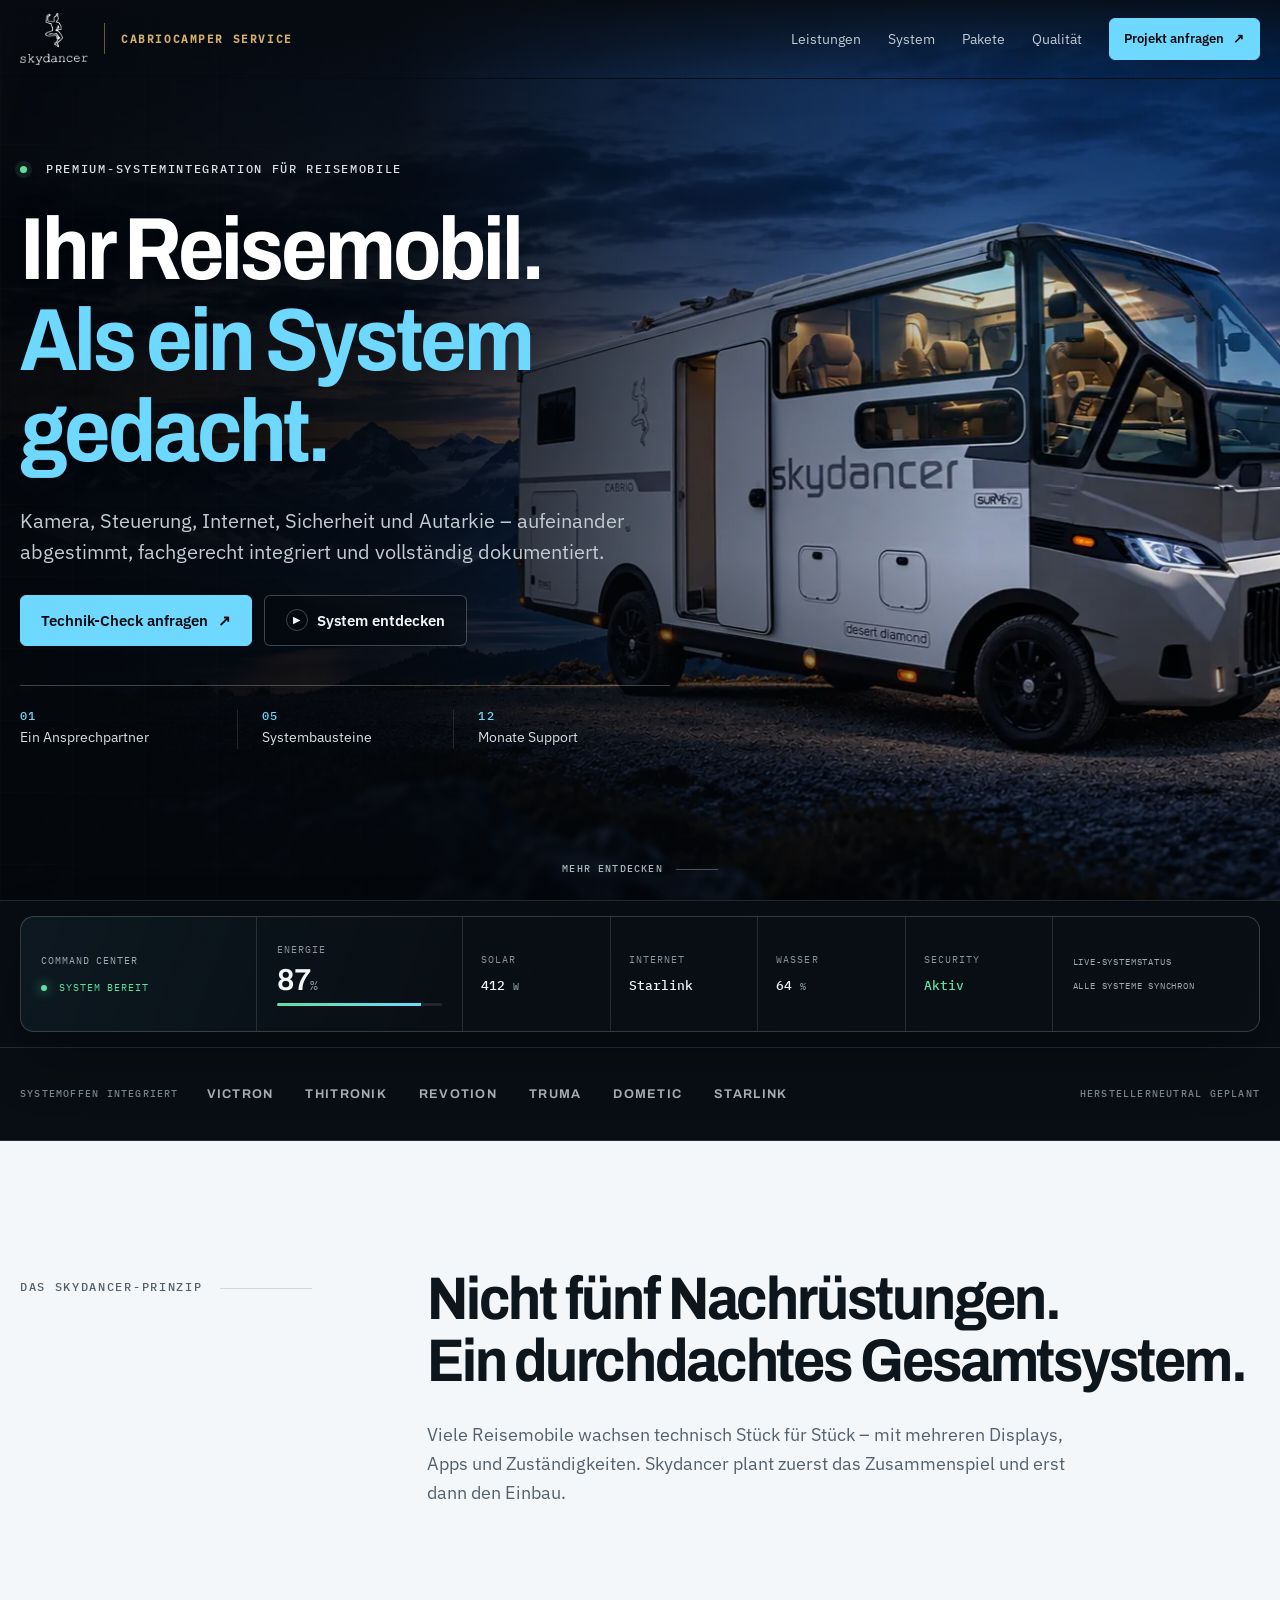
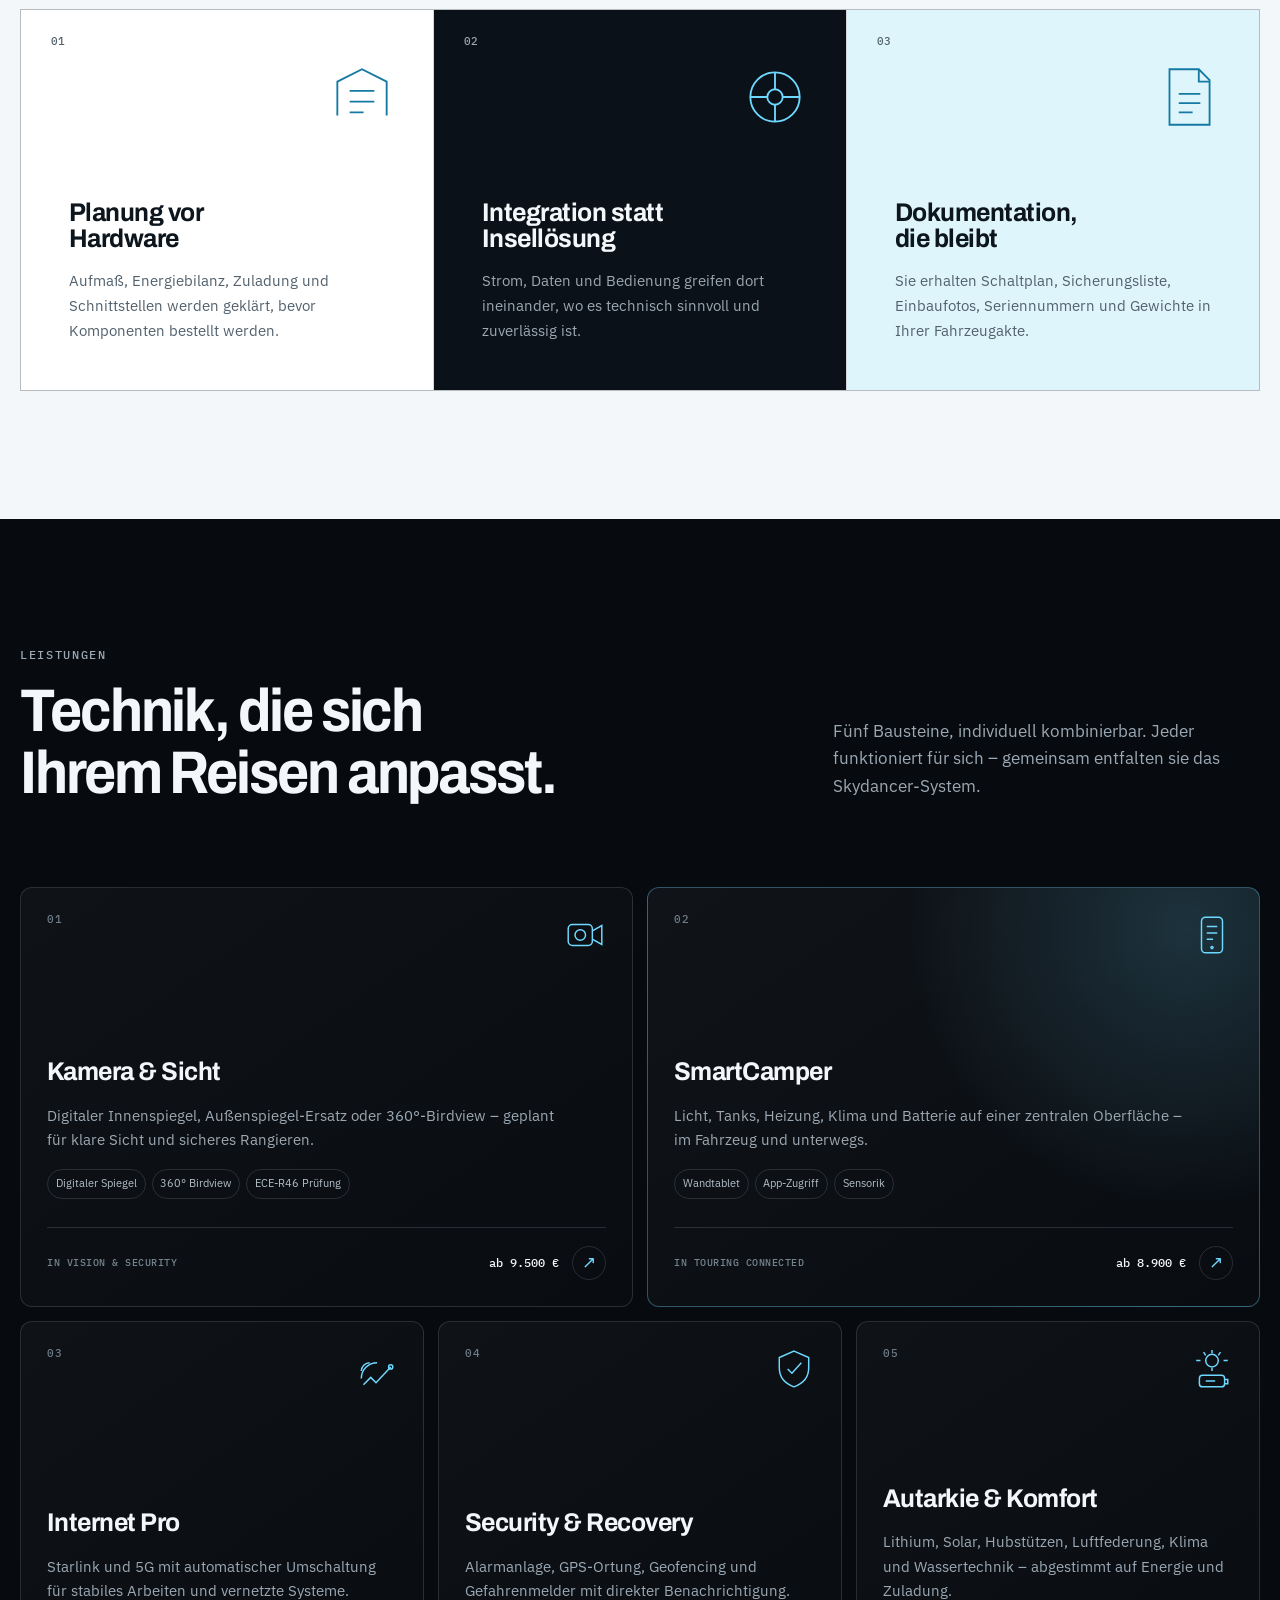
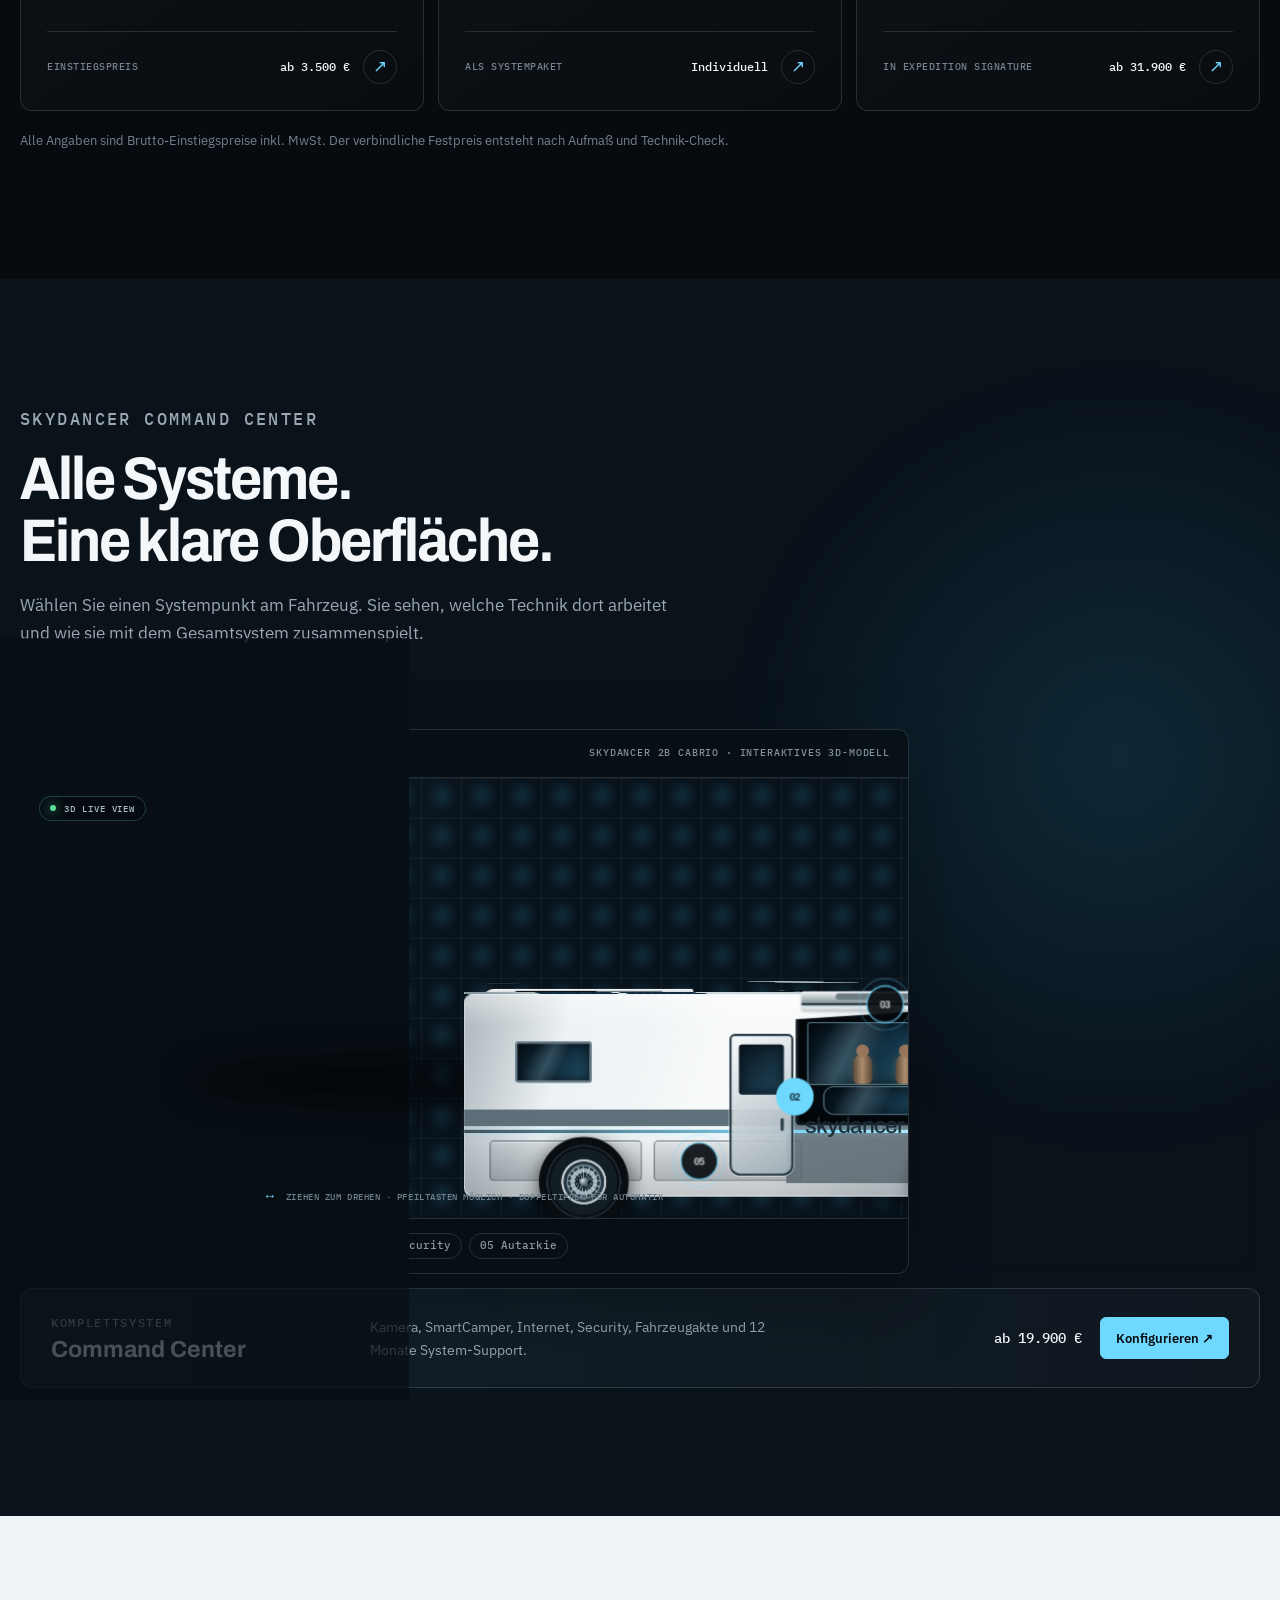
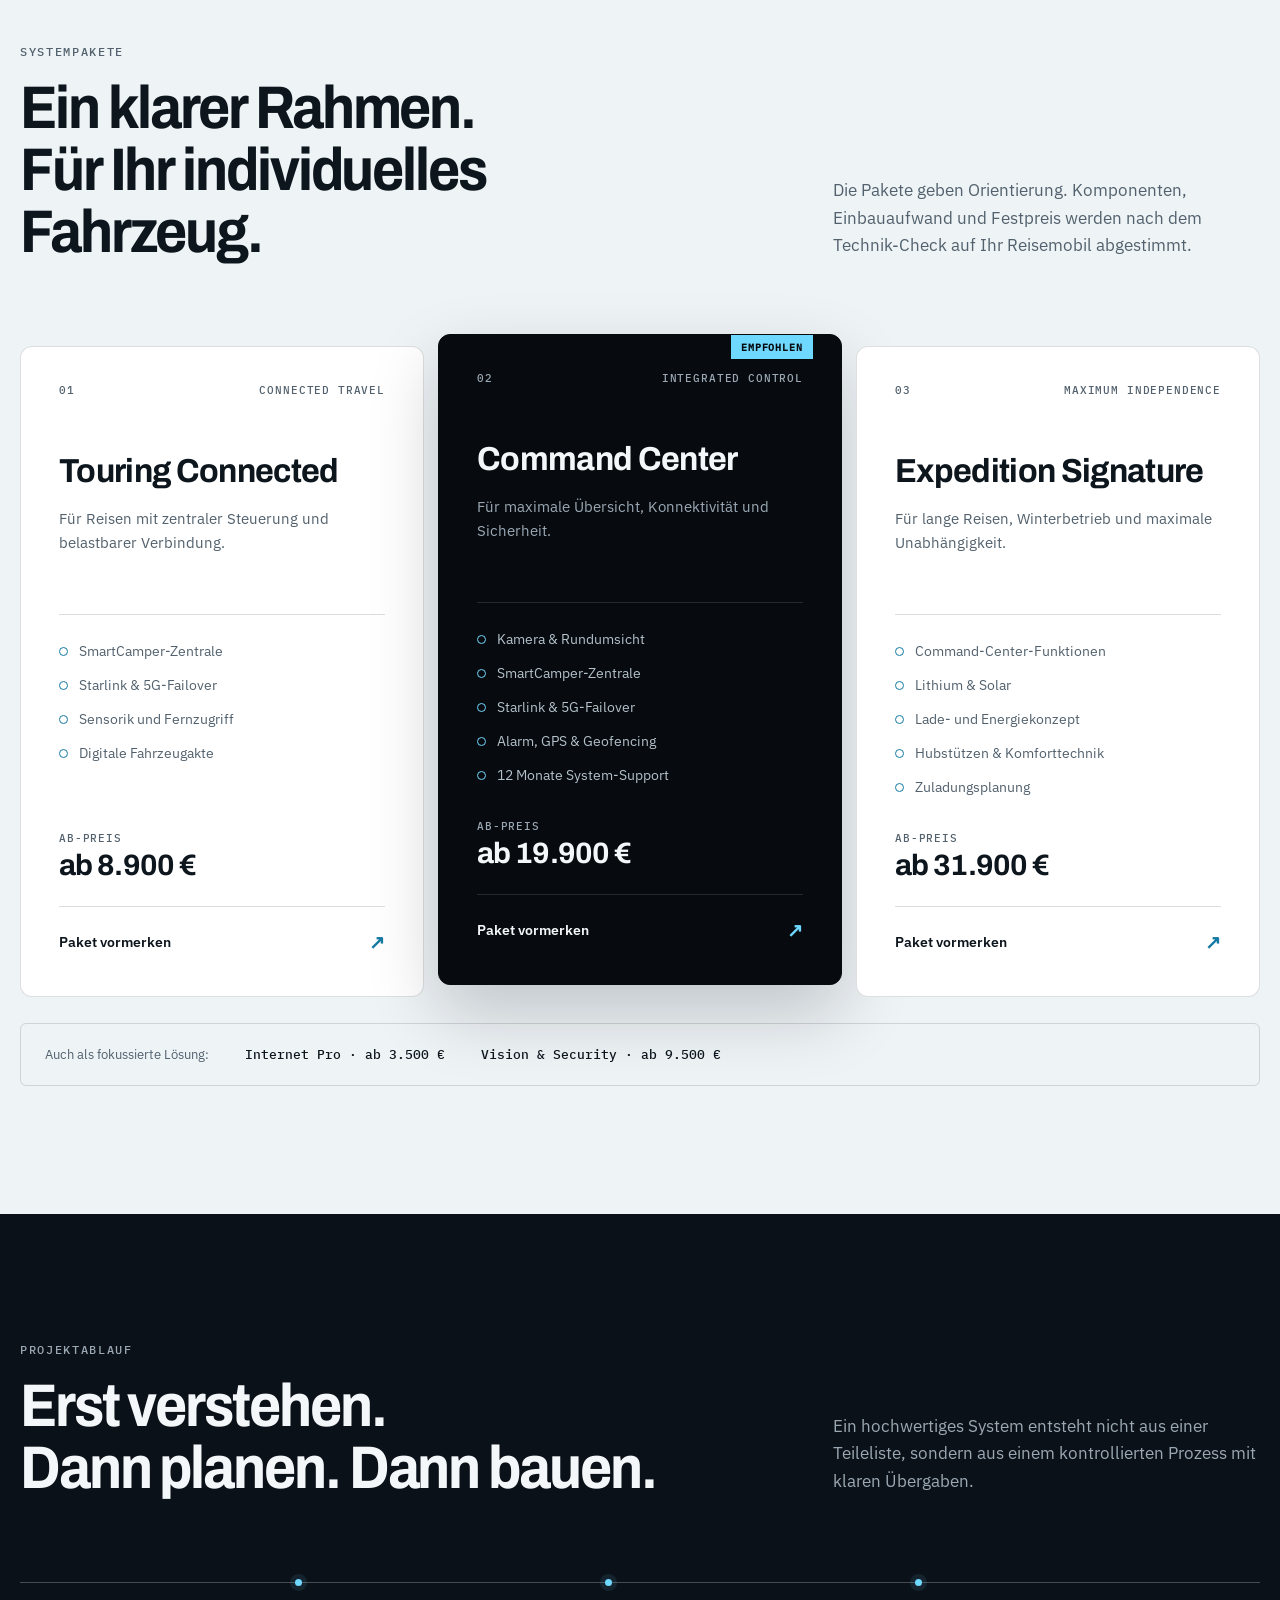
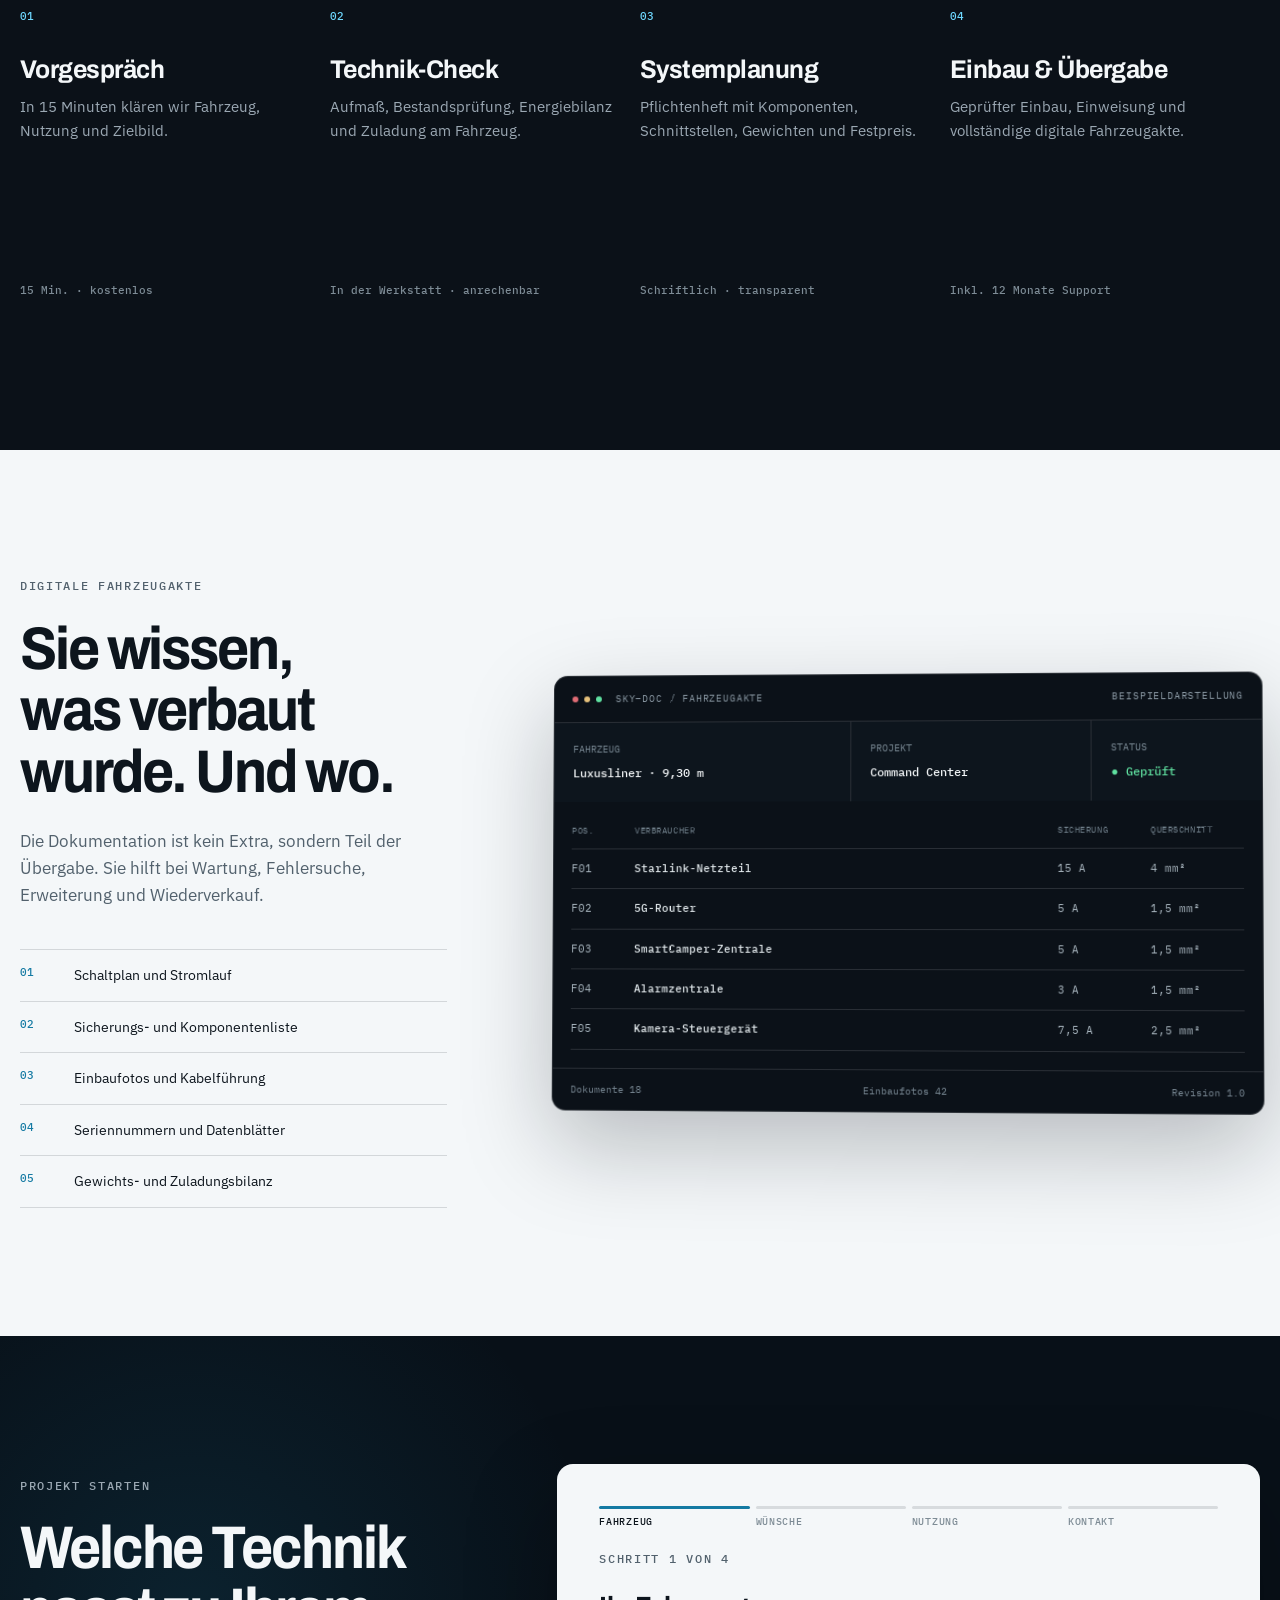
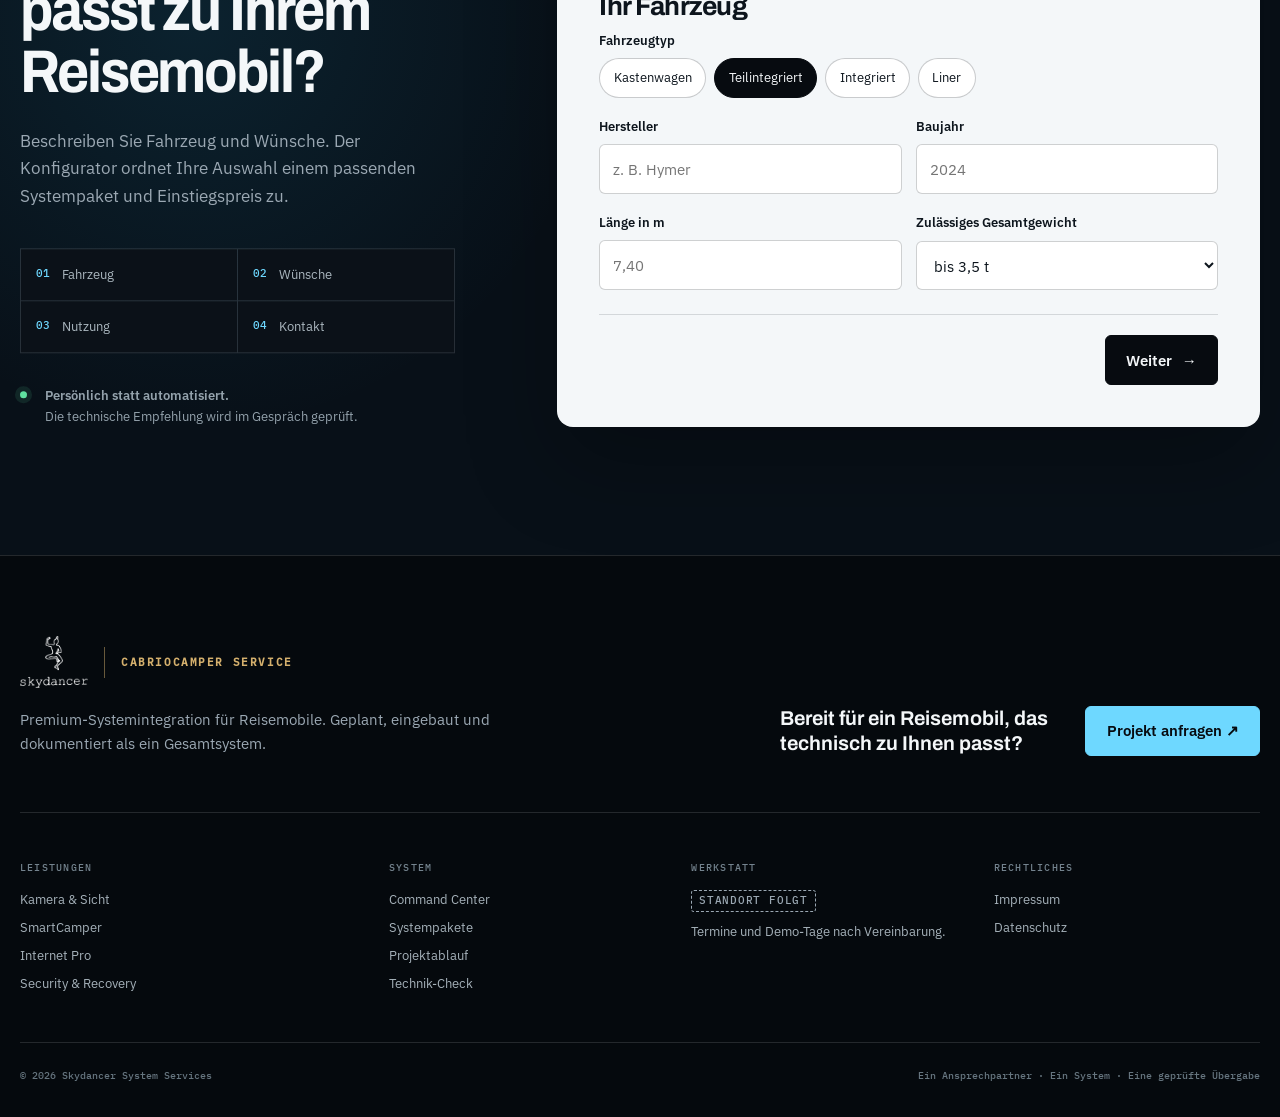
==== index.html @ f737f05a "3D-Modell an originalen Skydancer Cabrio anpassen" ====
<!DOCTYPE html>
<html lang="de">
<!-- Eigenständige Chrome-Version: Medien, Schriften, Styles und Funktionen sind vollständig eingebettet. -->
<head>
  <meta charset="UTF-8" />
  <meta name="viewport" content="width=device-width, initial-scale=1.0, viewport-fit=cover" />
  <title>Skydancer | Premium-Systemintegration für Reisemobile</title>
  <meta name="description" content="Skydancer plant und integriert Kamera, SmartCamper, Internet, Sicherheit und Autarkie als ein abgestimmtes System – inklusive geprüfter Übergabe und digitaler Fahrzeugakte." />
  <meta name="theme-color" content="#070b10" />
  <link rel="canonical" href="https://vanlifemum-boop.github.io/Skydancer-System-Services/" />
  <meta property="og:type" content="website" />
  <meta property="og:title" content="Skydancer System Services" />
  <meta property="og:description" content="Premium-Systemintegration für Reisemobile. Ein Ansprechpartner. Ein System. Eine geprüfte Übergabe." />
  <meta property="og:url" content="https://vanlifemum-boop.github.io/Skydancer-System-Services/" />
  <link rel="icon" type="image/png" href="[data-uri]" />
  <style>
/* Lokal gehostet (DSGVO): keine Verbindung zu Google Fonts. Nur Latin-Zeichensatz. */
@font-face {
  font-family: 'Archivo';
  font-style: normal;
  font-weight: 500 800;
  font-stretch: 62% 125%;
  font-display: swap;
  src: url([data-uri]) format('woff2');
  unicode-range: U+0000-00FF, U+0131, U+0152-0153, U+02BB-02BC, U+02C6, U+02DA, U+02DC, U+0304, U+0308, U+0329, U+2000-206F, U+20AC, U+2122, U+2191, U+2193, U+2212, U+2215, U+FEFF, U+FFFD;
}
@font-face {
  font-family: 'IBM Plex Mono';
  font-style: normal;
  font-weight: 400;
  font-display: swap;
  src: url([data-uri]) format('woff2');
  unicode-range: U+0000-00FF, U+0131, U+0152-0153, U+02BB-02BC, U+02C6, U+02DA, U+02DC, U+0304, U+0308, U+0329, U+2000-206F, U+20AC, U+2122, U+2191, U+2193, U+2212, U+2215, U+FEFF, U+FFFD;
}
@font-face {
  font-family: 'IBM Plex Mono';
  font-style: normal;
  font-weight: 500;
  font-display: swap;
  src: url([data-uri]) format('woff2');
  unicode-range: U+0000-00FF, U+0131, U+0152-0153, U+02BB-02BC, U+02C6, U+02DA, U+02DC, U+0304, U+0308, U+0329, U+2000-206F, U+20AC, U+2122, U+2191, U+2193, U+2212, U+2215, U+FEFF, U+FFFD;
}
@font-face {
  font-family: 'IBM Plex Sans';
  font-style: normal;
  font-weight: 400 600;
  font-stretch: 100%;
  font-display: swap;
  src: url([data-uri]) format('woff2');
  unicode-range: U+0000-00FF, U+0131, U+0152-0153, U+02BB-02BC, U+02C6, U+02DA, U+02DC, U+0304, U+0308, U+0329, U+2000-206F, U+20AC, U+2122, U+2191, U+2193, U+2212, U+2215, U+FEFF, U+FFFD;
}

/* Skydancer System Services — Premium-Relaunch 2026
   Automotive-Präzision, kühle Farben, keine extern geladenen Schriften. */
:root {
  color-scheme: dark;
  --nacht: #070b10;
  --nacht-2: #0b1118;
  --nacht-3: #101923;
  --panel: #121c26;
  --eis: #f4f7f9;
  --eis-2: #e8eef2;
  --eis-3: #d5dfe5;
  --blau: #6ed8ff;
  --blau-hell: #a7ebff;
  --blau-dunkel: #147aa3;
  --gruen: #5fe0a0;
  --text: #f4f7f9;
  --text-leise: #9ba8b3;
  --tinte: #0d151d;
  --tinte-leise: #52616d;
  --linie: rgba(244, 247, 249, .13);
  --linie-stark: rgba(244, 247, 249, .25);
  --linie-hell: rgba(13, 21, 29, .14);
  --schatten: 0 30px 80px rgba(0, 0, 0, .25);
  --f-display: "Archivo", "Helvetica Neue", Arial, sans-serif;
  --f-text: "IBM Plex Sans", "Segoe UI", Arial, sans-serif;
  --f-mono: "IBM Plex Mono", ui-monospace, "SFMono-Regular", Menlo, monospace;
  --r-klein: 6px;
  --r: 12px;
  --r-gross: 20px;
  --breite: 1240px;
}

* { box-sizing: border-box; }
[hidden] { display: none !important; }
html { scroll-behavior: smooth; scroll-padding-top: 82px; -webkit-text-size-adjust: 100%; }
body { margin: 0; overflow-x: hidden; background: var(--nacht); color: var(--text); font-family: var(--f-text); font-size: 1.0625rem; line-height: 1.6; font-variant-numeric: tabular-nums; }
body, button, input, select, textarea { -webkit-font-smoothing: antialiased; }
img, svg { display: block; max-width: 100%; }
a { color: inherit; }
h1, h2, h3 { margin: 0; font-family: var(--f-display); font-weight: 700; line-height: 1.03; letter-spacing: -.035em; text-wrap: balance; }
h1 { font-size: clamp(3rem, 6.9vw, 6.8rem); font-stretch: 88%; }
h2 { font-size: clamp(2.35rem, 4.7vw, 4.6rem); font-stretch: 90%; }
h3 { font-size: clamp(1.3rem, 2vw, 1.7rem); font-stretch: 96%; letter-spacing: -.02em; }
p { margin: 0; }
button, input, select, textarea { font: inherit; }
:focus-visible { outline: 2px solid var(--blau-hell); outline-offset: 3px; }
::selection { background: var(--blau); color: var(--nacht); }
.symbol-defs { position: absolute; }
.wrap { width: min(100% - 40px, var(--breite)); margin-inline: auto; }
.sr-only { position: absolute; width: 1px; height: 1px; padding: 0; margin: -1px; overflow: hidden; clip: rect(0, 0, 0, 0); white-space: nowrap; border: 0; }
.skip { position: fixed; z-index: 200; top: -80px; left: 16px; padding: 10px 16px; background: var(--eis); color: var(--tinte); text-decoration: none; border-radius: 0 0 8px 8px; transition: top .2s; }
.skip:focus { top: 0; }
.label, .eyebrow { font: 500 .75rem/1.4 var(--f-mono); letter-spacing: .14em; text-transform: uppercase; }
.label { color: var(--text-leise); }
.statuspunkt { display: inline-block; width: 7px; height: 7px; margin-right: .65rem; border-radius: 50%; background: var(--gruen); box-shadow: 0 0 0 5px rgba(95, 224, 160, .11); }
.leise { color: var(--text-leise); }
.ph { display: inline-block; padding: .2em .6em; border: 1px dashed currentColor; border-radius: 3px; color: var(--text-leise); font: 500 .7rem/1.4 var(--f-mono); letter-spacing: .07em; text-transform: uppercase; }

/* Buttons */
.btn { display: inline-flex; min-height: 50px; align-items: center; justify-content: center; gap: .65em; padding: .9em 1.35em; border: 1px solid var(--blau); border-radius: var(--r-klein); background: var(--blau); color: var(--nacht); font: 600 .94rem/1 var(--f-text); text-decoration: none; cursor: pointer; transition: color .2s, background .2s, border-color .2s, transform .2s; }
.btn:hover { background: var(--blau-hell); border-color: var(--blau-hell); transform: translateY(-1px); }
.btn--klein { min-height: 42px; padding: .75em 1.1em; font-size: .84rem; }
.btn--glas { border-color: var(--linie-stark); background: rgba(7, 11, 16, .42); color: var(--eis); backdrop-filter: blur(12px); }
.btn--glas:hover { border-color: rgba(255,255,255,.45); background: rgba(255,255,255,.1); color: #fff; }
.btn--dunkel { border-color: var(--nacht); background: var(--nacht); color: var(--eis); }
.btn--dunkel:hover { border-color: #1b2a36; background: #1b2a36; }
.btn--zurueck { border-color: var(--linie-hell); background: transparent; color: var(--tinte); }
.btn--zurueck:hover { border-color: rgba(13,21,29,.3); background: rgba(13,21,29,.05); }
.btn-zeile { display: flex; flex-wrap: wrap; gap: 12px; }
.play { display: grid; width: 22px; height: 22px; place-items: center; border: 1px solid var(--linie-stark); border-radius: 50%; font-size: .55rem; }

/* Header */
.kopf { position: fixed; z-index: 100; top: 0; right: 0; left: 0; border-bottom: 1px solid transparent; background: linear-gradient(to bottom, rgba(7,11,16,.84), rgba(7,11,16,0)); transition: background .25s, border-color .25s, box-shadow .25s; }
.kopf.ist-kompakt, body:not(:has(.hero)) .kopf { border-color: var(--linie); background: rgba(7, 11, 16, .93); box-shadow: 0 10px 35px rgba(0,0,0,.15); backdrop-filter: blur(18px); }
.kopf__innen { display: flex; min-height: 78px; align-items: center; gap: 32px; }
.logo { display: inline-flex; align-items: center; gap: 16px; margin-right: auto; color: var(--eis); text-decoration: none; }
.logo__bild { width: 68px; height: auto; flex: none; object-fit: contain; }
.logo__zusatz { display: inline-flex; min-height: 31px; align-items: center; padding-left: 16px; border-left: 1px solid rgba(203, 169, 105, .5); color: #d5b06d; font: 600 .66rem/1.2 var(--f-mono); letter-spacing: .15em; text-transform: uppercase; white-space: nowrap; }
.nav { display: flex; align-items: center; gap: clamp(18px, 2.1vw, 32px); }
.nav > a:not(.btn) { position: relative; color: #c0cbd2; font-size: .89rem; text-decoration: none; }
.nav > a:not(.btn)::after { position: absolute; right: 0; bottom: -.55rem; left: 0; height: 1px; background: var(--blau); content: ""; transform: scaleX(0); transform-origin: left; transition: transform .2s; }
.nav > a:not(.btn):hover { color: #fff; }
.nav > a:not(.btn):hover::after { transform: scaleX(1); }
.menu-btn { display: none; width: 44px; height: 44px; place-items: center; gap: 5px; border: 1px solid var(--linie); border-radius: var(--r-klein); background: rgba(7,11,16,.5); color: #fff; cursor: pointer; }
.menu-btn i { display: block; width: 18px; height: 1px; background: currentColor; transition: transform .2s; }

/* Hero */
.hero { position: relative; min-height: max(760px, 100svh); overflow: hidden; border-bottom: 1px solid var(--linie); isolation: isolate; }
.hero__media, .hero__media img { position: absolute; inset: 0; width: 100%; height: 100%; }
.hero__media { overflow: hidden; }
.hero__media img { object-fit: cover; object-position: center; animation: hero-cinematic 20s ease-in-out infinite alternate; transform: scale(1.035); transform-origin: 64% 52%; will-change: transform; }
.hero__overlay { position: absolute; z-index: 1; inset: 0; background: linear-gradient(90deg, rgba(4,7,11,.98) 0%, rgba(4,7,11,.88) 31%, rgba(4,7,11,.48) 52%, rgba(4,7,11,.05) 76%), linear-gradient(0deg, rgba(4,7,11,.72) 0%, transparent 38%, rgba(4,7,11,.2) 100%); }
.hero__raster { position: absolute; z-index: 2; inset: 0; opacity: .16; background-image: linear-gradient(rgba(255,255,255,.08) 1px, transparent 1px), linear-gradient(90deg, rgba(255,255,255,.08) 1px, transparent 1px); background-size: 72px 72px; mask-image: linear-gradient(90deg, #000, transparent 58%); }
.hero__motion { position: absolute; z-index: 2; inset: 0; overflow: hidden; pointer-events: none; }
.hero__motion::before { position: absolute; top: -18%; left: 46%; width: 24vw; min-width: 260px; height: 140%; background: linear-gradient(90deg, transparent, rgba(110,216,255,.11), rgba(255,255,255,.045), transparent); content: ""; filter: blur(28px); mix-blend-mode: screen; transform: translateX(-75vw) skewX(-13deg); animation: hero-beam 12s ease-in-out infinite; }
.hero__motion::after { position: absolute; top: 10%; right: 5%; width: min(38vw, 560px); aspect-ratio: 1; border-radius: 50%; background: radial-gradient(circle, rgba(90,199,238,.13), rgba(28,96,130,.04) 43%, transparent 69%); content: ""; filter: blur(8px); mix-blend-mode: screen; animation: hero-glow 8s ease-in-out infinite alternate; }
.hero__innen { position: relative; z-index: 3; display: grid; min-height: max(760px, 100svh); grid-template-columns: minmax(0, 760px); align-items: center; padding-block: 130px 120px; }
.hero__text { display: grid; max-width: 760px; gap: 27px; }
.eyebrow { color: #d6e0e5; }
.hero h1 { color: #fff; text-shadow: 0 2px 30px rgba(0,0,0,.3); }
.hero h1 span { color: var(--blau); }
.hero__sub { max-width: 630px; color: #c2ccd3; font-size: clamp(1.08rem, 1.55vw, 1.3rem); line-height: 1.58; }
.hero__fakten { display: grid; max-width: 650px; grid-template-columns: repeat(3, minmax(0, 1fr)); margin: 12px 0 0; padding-top: 24px; border-top: 1px solid var(--linie-stark); }
.hero__fakten div { display: grid; gap: 5px; padding-right: 18px; }
.hero__fakten div + div { padding-left: 24px; border-left: 1px solid var(--linie); }
.hero__fakten dt { color: var(--blau); font: 500 .72rem/1 var(--f-mono); letter-spacing: .12em; }
.hero__fakten dd { margin: 0; color: #d8e0e5; font-size: .88rem; }
.statusband { position: relative; z-index: 5; padding-block: 15px; border-bottom: 1px solid var(--linie); background: #070d13; }
.hero__konsole { display: grid; min-height: 116px; grid-template-columns: minmax(185px,.8fr) minmax(170px,.7fr) minmax(0,2fr) minmax(170px,.7fr); overflow: hidden; border: 1px solid rgba(255,255,255,.18); border-radius: 14px; background: linear-gradient(110deg, rgba(110,216,255,.06), rgba(9,15,21,.92) 35%, rgba(9,15,21,.98)); box-shadow: 0 24px 60px rgba(0,0,0,.26); font-family: var(--f-mono); }
.konsole__kopf, .konsole__fuss { display: flex; align-items: center; justify-content: space-between; gap: 10px; color: #9dabb5; font-size: .65rem; letter-spacing: .09em; text-transform: uppercase; }
.konsole__kopf { align-items: flex-start; flex-direction: column; justify-content: center; padding: 18px 20px; border-right: 1px solid var(--linie); }
.online { color: var(--gruen); }
.online i { display: inline-block; width: 6px; height: 6px; margin-right: 5px; border-radius: 50%; background: currentColor; box-shadow: 0 0 12px currentColor; }
.konsole__wert { display: grid; align-content: center; gap: 7px; padding: 17px 20px; border-right: 1px solid var(--linie); }
.konsole__wert > span, .konsole__grid span { color: #85949f; font-size: .64rem; letter-spacing: .1em; text-transform: uppercase; }
.konsole__wert strong { font: 600 1.9rem/1 var(--f-display); letter-spacing: -.04em; }
.konsole__wert strong small { font: 400 .8rem/1 var(--f-mono); color: #8b9aa4; }
.meter { height: 3px; overflow: hidden; border-radius: 4px; background: rgba(255,255,255,.1); }
.meter i { display: block; height: 100%; background: linear-gradient(90deg, var(--gruen), var(--blau)); }
.konsole__grid { display: grid; grid-template-columns: repeat(4, minmax(0,1fr)); border-right: 1px solid var(--linie); }
.konsole__grid div { display: grid; align-content: center; gap: 7px; padding: 16px 18px; }
.konsole__grid div + div { border-left: 1px solid var(--linie); }
.konsole__grid strong { color: #edf3f6; font-size: .84rem; font-weight: 500; }
.konsole__grid strong small { color: #85949f; font-size: .65rem; }
.konsole__grid .ok { color: var(--gruen); }
.konsole__fuss { align-items: flex-start; flex-direction: column; justify-content: center; padding: 17px 20px; font-size: .56rem; }
.hero__scroll { position: absolute; z-index: 4; bottom: 26px; left: 50%; display: flex; align-items: center; gap: 13px; color: #aab6be; font: 500 .62rem/1 var(--f-mono); letter-spacing: .12em; text-decoration: none; text-transform: uppercase; transform: translateX(-50%); }
.hero__scroll i { position: relative; width: 42px; height: 1px; overflow: hidden; background: rgba(255,255,255,.28); }
.hero__scroll i::after { position: absolute; inset: 0; background: var(--blau); content: ""; animation: scroll-line 2.5s infinite; transform: translateX(-100%); }
@keyframes scroll-line { 55%, 100% { transform: translateX(100%); } }
@keyframes hero-cinematic { from { transform: scale(1.035) translate3d(-.25%,0,0); } to { transform: scale(1.105) translate3d(1.1%,-.45%,0); } }
@keyframes hero-beam { 0%,15% { transform: translateX(-75vw) skewX(-13deg); opacity: 0; } 38%,62% { opacity: .75; } 85%,100% { transform: translateX(72vw) skewX(-13deg); opacity: 0; } }
@keyframes hero-glow { from { opacity: .38; transform: scale(.88) translate3d(0,2%,0); } to { opacity: .9; transform: scale(1.08) translate3d(-4%,-2%,0); } }

/* Markenleiste */
.systemleiste { border-bottom: 1px solid var(--linie); background: #090e14; }
.systemleiste__innen { display: flex; min-height: 92px; align-items: center; gap: 28px; }
.systemleiste__titel, .systemleiste__hinweis { flex: none; color: #778691; font: 500 .63rem/1.3 var(--f-mono); letter-spacing: .12em; text-transform: uppercase; }
.systemleiste__hinweis { margin-left: auto; text-align: right; }
.marken { display: flex; flex-wrap: wrap; align-items: center; justify-content: center; gap: 10px clamp(18px, 2.5vw, 35px); }
.marken span { color: #cdd6dc; font: 650 .79rem/1 var(--f-display); letter-spacing: .1em; opacity: .82; }

/* Gemeinsame Sektionen */
.sek { position: relative; padding-block: clamp(86px, 10vw, 150px); }
.sek--hell { background: var(--eis); color: var(--tinte); }
.sek--hell .label { color: var(--tinte-leise); }
.sek__kopf { display: grid; max-width: 760px; gap: 18px; margin-bottom: clamp(48px, 7vw, 82px); }
.sek__kopf > p { max-width: 650px; color: var(--text-leise); font-size: 1.08rem; }
.sek__kopf--breit { max-width: none; grid-template-columns: minmax(0, 1.25fr) minmax(280px, .75fr); align-items: end; gap: clamp(40px, 8vw, 110px); }
.sek__kopf--breit > div { display: grid; gap: 17px; }
.sek__kopf--breit > p { padding-bottom: 5px; }

/* Prinzip */
.prinzip { overflow: hidden; }
.intro { display: grid; grid-template-columns: minmax(180px, .35fr) minmax(0, 1fr); gap: clamp(40px, 9vw, 130px); }
.intro > div:first-child { display: flex; align-items: flex-start; gap: 18px; padding-top: 10px; }
.intro__linie { height: 1px; flex: 1; margin-top: .5em; background: var(--linie-hell); }
.intro__text { display: grid; max-width: 880px; gap: 27px; }
.intro__text p { max-width: 670px; color: var(--tinte-leise); font-size: 1.13rem; }
.prinzip__karten { display: grid; grid-template-columns: repeat(3, minmax(0, 1fr)); gap: 1px; margin-top: clamp(60px, 8vw, 110px); background: var(--linie-hell); border: 1px solid var(--linie-hell); }
.prinzipkarte { position: relative; display: grid; min-height: 380px; align-content: end; gap: 16px; overflow: hidden; padding: clamp(28px, 4vw, 48px); background: #fff; }
.prinzipkarte__nr { position: absolute; top: 26px; left: 30px; color: var(--tinte-leise); font: 500 .7rem/1 var(--f-mono); }
.prinzipkarte svg { position: absolute; top: 50px; right: 34px; width: 74px; color: var(--blau-dunkel); fill: none; stroke: currentColor; stroke-width: 1.2; }
.prinzipkarte h3 { max-width: 240px; }
.prinzipkarte p { color: var(--tinte-leise); font-size: .96rem; }
.prinzipkarte--dunkel { background: var(--nacht-2); color: var(--eis); }
.prinzipkarte--dunkel p, .prinzipkarte--dunkel .prinzipkarte__nr { color: var(--text-leise); }
.prinzipkarte--dunkel svg { color: var(--blau); }
.prinzipkarte--blau { background: #dff5fc; }

/* Leistungen */
.leistungen { background: var(--nacht); }
.service-grid { display: grid; grid-template-columns: repeat(12, minmax(0, 1fr)); gap: 14px; }
.service { position: relative; display: flex; min-height: 390px; grid-column: span 4; flex-direction: column; overflow: hidden; padding: 26px; border: 1px solid var(--linie); border-radius: var(--r); background: linear-gradient(145deg, rgba(255,255,255,.035), rgba(255,255,255,.01)); transition: border-color .25s, background .25s, transform .25s; }
.service--gross { min-height: 420px; grid-column: span 6; }
.service:hover { z-index: 1; border-color: rgba(110,216,255,.5); background: linear-gradient(145deg, rgba(110,216,255,.075), rgba(255,255,255,.015)); transform: translateY(-4px); }
.service--akzent { border-color: rgba(110,216,255,.35); background: radial-gradient(circle at 88% 10%, rgba(110,216,255,.17), transparent 42%), linear-gradient(145deg, rgba(255,255,255,.04), rgba(255,255,255,.01)); }
.service__kopf { display: flex; align-items: flex-start; justify-content: space-between; }
.service__nr { color: #6f7d88; font: 500 .7rem/1 var(--f-mono); letter-spacing: .1em; }
.service__kopf svg { width: 42px; color: var(--blau); fill: none; stroke: currentColor; stroke-width: 1.4; }
.service__inhalt { display: grid; gap: 17px; margin-top: auto; padding-top: 60px; }
.service__inhalt p { max-width: 520px; color: var(--text-leise); font-size: .96rem; }
.tags { display: flex; flex-wrap: wrap; gap: 6px; margin: 0; padding: 0; list-style: none; }
.tags li { padding: .45em .7em; border: 1px solid var(--linie); border-radius: 100px; color: #b4c0c8; font-size: .7rem; }
.service__fuss { display: grid; grid-template-columns: minmax(0, 1fr) auto auto; align-items: center; gap: 13px; margin-top: 28px; padding-top: 18px; border-top: 1px solid var(--linie); }
.service__fuss > span { color: #75838d; font: 500 .65rem/1.3 var(--f-mono); letter-spacing: .05em; text-transform: uppercase; }
.service__fuss strong { font: 500 .77rem/1.2 var(--f-mono); white-space: nowrap; }
.service__fuss a { display: grid; width: 34px; height: 34px; place-items: center; border: 1px solid var(--linie); border-radius: 50%; color: var(--blau); text-decoration: none; transition: background .2s, color .2s; }
.service__fuss a:hover { background: var(--blau); color: var(--nacht); }
.preishinweis { margin-top: 20px; color: #74828d; font-size: .8rem; }

/* Command Center */
.command { overflow: hidden; background: #0a121a; }
.command::before { position: absolute; inset: 0; opacity: .18; background-image: linear-gradient(rgba(255,255,255,.045) 1px, transparent 1px), linear-gradient(90deg, rgba(255,255,255,.045) 1px, transparent 1px); background-size: 64px 64px; content: ""; mask-image: radial-gradient(circle at center, #000, transparent 72%); }
.command__glow { position: absolute; top: 5%; right: -20%; width: 65vw; height: 65vw; border-radius: 50%; background: radial-gradient(circle, rgba(35,151,196,.18), transparent 64%); filter: blur(30px); pointer-events: none; }
.command .wrap { position: relative; }
.command__kopf { max-width: 760px; }
.command__layout { display: grid; grid-template-columns: minmax(0, 1.45fr) minmax(300px, .55fr); gap: 14px; }
.fahrzeug, .modul { border: 1px solid var(--linie); border-radius: var(--r); background: rgba(8, 14, 20, .72); box-shadow: var(--schatten); backdrop-filter: blur(8px); }
.fahrzeug { overflow: hidden; }
.fahrzeug__kopf { display: flex; min-height: 48px; align-items: center; justify-content: space-between; gap: 20px; padding: 0 18px; border-bottom: 1px solid var(--linie); color: #81909b; font: 500 .65rem/1.3 var(--f-mono); letter-spacing: .08em; text-transform: uppercase; }
.fahrzeug__buehne { position: relative; min-height: 400px; background-image: linear-gradient(rgba(255,255,255,.05) 1px, transparent 1px), linear-gradient(90deg, rgba(255,255,255,.05) 1px, transparent 1px); background-size: 40px 40px; }
.fahrzeug__buehne--3d { min-height: 440px; overflow: hidden; isolation: isolate; background-color: #09131c; background-image: radial-gradient(ellipse at 52% 44%, rgba(56,175,218,.16), transparent 52%), linear-gradient(rgba(255,255,255,.043) 1px, transparent 1px), linear-gradient(90deg, rgba(255,255,255,.043) 1px, transparent 1px); }
.fahrzeug__buehne--3d::before { position: absolute; z-index: -1; inset: 0; background: linear-gradient(116deg, transparent 15%, rgba(110,216,255,.045) 49%, transparent 72%); content: ""; transform: translateX(-35%); animation: vehicle-scan 7s ease-in-out infinite; }
.vehicle-badge { position: absolute; z-index: 5; top: 18px; left: 18px; display: flex; align-items: center; gap: 8px; padding: 7px 10px; border: 1px solid rgba(110,216,255,.24); border-radius: 100px; background: rgba(7,11,16,.58); color: #a8bbc6; font: 500 .59rem/1 var(--f-mono); letter-spacing: .1em; text-transform: uppercase; backdrop-filter: blur(8px); }
.vehicle-badge i { width: 6px; height: 6px; border-radius: 50%; background: var(--gruen); box-shadow: 0 0 12px var(--gruen); }
.vehicle-scene { --vehicle-scale: .95; --vehicle-turn: 20deg; position: absolute; z-index: 2; inset: 0; outline: none; cursor: grab; perspective: 1100px; perspective-origin: 50% 44%; touch-action: pan-y; -webkit-user-select: none; user-select: none; }
.vehicle-scene:focus-visible { outline: 1px solid var(--blau); outline-offset: -5px; }
.vehicle-scene.is-dragging { cursor: grabbing; }
.vehicle-shadow { position: absolute; top: 69%; left: 50%; width: min(72%, 560px); height: 48px; border-radius: 50%; background: rgba(0,0,0,.72); filter: blur(18px); opacity: .85; transform: translate(-50%, -50%); }
.vehicle-orbit { position: absolute; top: 49%; left: 50%; width: 560px; height: 190px; transform-style: preserve-3d; animation: vehicle-orbit 9s ease-in-out infinite; will-change: transform; }
.vehicle-scene.is-manual .vehicle-orbit { animation: none; transform: translate3d(-50%,-50%,0) rotateX(-7deg) rotateY(var(--vehicle-turn)) scale(var(--vehicle-scale)); }
.bus-3d { position: relative; width: 560px; height: 190px; transform-style: preserve-3d; }
.bus-face { position: absolute; overflow: hidden; border: 1px solid rgba(234,244,249,.35); box-shadow: inset 0 0 28px rgba(255,255,255,.08); backface-visibility: hidden; transform-style: preserve-3d; }
.bus-face--side { inset: 0; overflow: visible; border-radius: 7px 30px 17px 8px; background: linear-gradient(104deg, #a9b4ba 0%, #edf2f4 17%, #f8fafb 54%, #abb8bf 100%); }
.bus-face--side::before { position: absolute; inset: 0; border-radius: inherit; background: linear-gradient(180deg, rgba(255,255,255,.42), transparent 16%, transparent 68%, rgba(13,25,34,.23)), linear-gradient(108deg, transparent 0 28%, rgba(255,255,255,.4) 42%, transparent 57%); content: ""; pointer-events: none; }
.bus-face--side-a { transform: translateZ(68px); }
.bus-face--side-b { transform: rotateY(180deg) translateZ(68px); }
.skydancer-rear-window { position: absolute; z-index: 1; top: 43px; left: 47px; width: 72px; height: 39px; border: 2px solid #667b87; border-radius: 3px; background: linear-gradient(135deg, #07121a, #17394c 68%, #285a70); box-shadow: inset 0 0 13px #050a0e, 0 1px rgba(255,255,255,.6); }
.skydancer-rear-window::after { position: absolute; inset: 0; background: linear-gradient(116deg, transparent 22%, rgba(181,227,245,.2) 43%, transparent 60%); content: ""; }
.skydancer-cockpit { position: absolute; z-index: 2; top: 10px; right: 8px; width: 240px; height: 112px; overflow: hidden; border: 3px solid #111b22; border-radius: 5px 20px 5px 4px; background: #050b10; box-shadow: inset 0 0 22px #000, 0 1px rgba(255,255,255,.5); clip-path: polygon(0 11%, 78% 0, 94% 10%, 100% 31%, 100% 100%, 0 100%); }
.cockpit-glass { position: absolute; overflow: hidden; border: 1px solid rgba(133,177,196,.58); background: linear-gradient(135deg, #071018 3%, #15384c 62%, #2d6075); box-shadow: inset 0 0 16px rgba(2,7,11,.85); }
.cockpit-glass::after { position: absolute; inset: 0; background: linear-gradient(117deg, transparent 15%, rgba(188,231,248,.22) 35%, transparent 55%); content: ""; }
.cockpit-glass--salon { top: 12px; left: 8px; width: 116px; height: 59px; border-radius: 3px 4px 4px 3px; }
.cockpit-glass--lower { bottom: 7px; left: 23px; width: 109px; height: 27px; border-radius: 10px 3px 3px 10px; }
.cockpit-glass--driver { top: 7px; right: 6px; width: 100px; height: 96px; border-radius: 4px 15px 4px 4px; clip-path: polygon(0 7%, 72% 0, 91% 13%, 100% 30%, 100% 100%, 18% 100%, 0 64%); }
.cockpit-seat { position: absolute; z-index: 2; top: 42px; width: 18px; height: 28px; border-radius: 9px 9px 5px 5px; background: linear-gradient(90deg, #6b4b34, #d2a275 48%, #6b4b34); box-shadow: 0 0 8px rgba(244,183,120,.22); opacity: .8; }
.cockpit-seat::before { position: absolute; top: -9px; left: 3px; width: 12px; height: 12px; border-radius: 50%; background: #b7845d; content: ""; }.cockpit-seat--1 { left: 51px; }.cockpit-seat--2 { left: 91px; }
.cabrio-rail { position: absolute; z-index: 3; top: -4px; right: 18px; width: 225px; height: 17px; border-radius: 2px 13px 2px 2px; background: linear-gradient(180deg, #f8fafb, #86959d 64%, #25343d 65% 78%, #dbe4e8 79%); box-shadow: 0 2px 3px rgba(0,0,0,.25); transform: translateZ(2px); }
.cabrio-rail i { position: absolute; top: 2px; right: 35px; width: 88px; height: 6px; border-radius: 5px; background: #0a1319; box-shadow: -70px 0 0 #6d7b82; }
.bus-swoosh { position: absolute; z-index: 1; top: 98px; right: -1px; left: -1px; height: 78px; background: linear-gradient(180deg, transparent 0 11%, #596a74 12% 31%, transparent 32%), linear-gradient(90deg, transparent 0 54%, rgba(94,106,114,.92) 54% 100%); opacity: .96; }
.bus-swoosh::after { position: absolute; top: 28px; right: 0; left: 0; height: 3px; background: linear-gradient(90deg, #394e59, #7fdfff 60%, #f4f7f9); content: ""; box-shadow: 0 0 7px rgba(110,216,255,.38); }
.bus-brand { position: absolute; z-index: 4; top: 112px; left: 319px; display: flex; align-items: baseline; gap: 7px; color: #1a2c36; letter-spacing: -.04em; }
.bus-brand b { font: 500 21px/1 var(--f-display); }
.bus-brand span { color: #435a67; font: 500 6px/1 var(--f-mono); letter-spacing: .12em; }
.bus-door { position: absolute; z-index: 4; top: 36px; left: 248px; width: 60px; height: 133px; border: 2px solid #263a46; border-radius: 5px 5px 10px 10px; background: linear-gradient(145deg, rgba(246,249,250,.96), rgba(160,174,182,.92)); box-shadow: 0 0 0 1px rgba(255,255,255,.42); }
.bus-door i { position: absolute; top: 8px; right: 7px; left: 7px; height: 47px; border-radius: 3px; background: linear-gradient(140deg, #0a1721, #21485d); box-shadow: inset 0 0 13px #071019; }
.bus-door span { position: absolute; top: 77px; right: 7px; width: 3px; height: 12px; border-radius: 3px; background: #2b3d47; }
.bus-bay { position: absolute; bottom: 14px; height: 38px; border: 1px solid rgba(35,53,63,.55); border-radius: 4px; background: linear-gradient(180deg, rgba(35,52,61,.08), rgba(27,44,53,.2)); box-shadow: inset 0 1px rgba(255,255,255,.35); }
.bus-bay--1 { left: 23px; width: 143px; }.bus-bay--2 { left: 177px; width: 139px; }.bus-bay--3 { right: 22px; width: 91px; }
.bus-wheel { position: absolute; z-index: 3; bottom: -28px; width: 84px; height: 84px; border: 7px solid #080d12; border-radius: 50%; background: radial-gradient(circle, #15232d 0 17%, #9eafb8 18% 25%, #263640 26% 38%, #cbd5da 39% 42%, #131d24 43% 63%, #06090c 64%); box-shadow: 0 5px 18px rgba(0,0,0,.65), inset 0 0 0 2px #202a30; transform: translateZ(4px); }
.bus-wheel::before { position: absolute; inset: 19px; border: 1px solid #8ca0ab; border-radius: 50%; content: ""; background: repeating-conic-gradient(from 4deg, transparent 0 15deg, rgba(203,216,223,.7) 16deg 21deg); }
.bus-wheel i { position: absolute; inset: 31px; z-index: 2; border-radius: 50%; background: radial-gradient(circle at 35% 32%, #dce5e9, #435660 70%); }
.bus-wheel--rear { left: 69px; }.bus-wheel--front { right: 55px; }
.bus-face--front, .bus-face--rear { top: 0; left: 212px; width: 136px; height: 190px; }
.bus-face--front { border-radius: 8px 29px 15px 8px; background: linear-gradient(165deg, #e9eef0 0 47%, #63717a 48% 76%, #b7c2c7 77%); transform: rotateY(90deg) translateZ(280px); }
.bus-windshield { position: absolute; top: 8px; right: 7px; left: 7px; height: 108px; overflow: hidden; border: 4px solid #10191f; border-radius: 5px 22px 4px 4px; background: linear-gradient(145deg, #050b10 12%, #123348 67%, #2e6a83); box-shadow: inset 0 0 25px #020507; clip-path: polygon(3% 4%, 77% 0, 94% 12%, 100% 27%, 100% 100%, 0 100%, 0 16%); }
.bus-windshield::after { position: absolute; inset: 0; background: linear-gradient(113deg, transparent 17%, rgba(175,229,249,.25) 34%, transparent 52%); content: ""; }
.bus-windshield i { position: absolute; top: 0; bottom: 0; left: 50%; width: 3px; background: #111c23; box-shadow: 1px 0 rgba(194,220,232,.25); }
.bus-frontline { position: absolute; top: 118px; right: 0; left: 0; height: 4px; background: linear-gradient(90deg, #202d35, #77868e 22%, #202d35 50%, #77868e 78%, #202d35); box-shadow: 0 0 8px rgba(110,216,255,.2); }
.bus-light { position: absolute; top: 131px; width: 35px; height: 11px; border-radius: 2px 10px 3px 8px; background: linear-gradient(90deg, #7ccfea, #f4fdff 55%, #8edff5); box-shadow: 0 0 11px rgba(167,235,255,.75); clip-path: polygon(0 22%,100% 0,83% 100%,8% 78%); }.bus-light--l { left: 8px; }.bus-light--r { right: 8px; transform: scaleX(-1); }
.bus-grille { position: absolute; bottom: 3px; left: 50%; display: flex; width: 43px; height: 45px; align-items: stretch; justify-content: center; gap: 3px; padding: 5px 6px; border: 2px solid #465861; border-radius: 7px 7px 3px 3px; background: #070b0e; box-shadow: inset 0 0 8px #000; transform: translateX(-50%); }.bus-grille i { width: 3px; height: 100%; border-radius: 2px; background: #26343b; }
.bus-emblem { position: absolute; bottom: 45px; left: 50%; display: grid; width: 18px; height: 18px; place-items: center; border: 1px solid rgba(227,240,246,.75); border-radius: 50%; background: #15242c; color: var(--blau); font: 700 9px/1 var(--f-display); transform: translateX(-50%); }
.bus-face--rear { border-radius: 24px 6px 8px 15px; background: linear-gradient(145deg, #dce5e9, #71838d); transform: rotateY(-90deg) translateZ(280px); }
.bus-rear-window { position: absolute; top: 14px; right: 12px; left: 12px; height: 68px; border: 1px solid #607d8c; border-radius: 16px 5px 5px 5px; background: linear-gradient(135deg, #09141d, #1d4054); box-shadow: inset 0 0 18px #050a0e; }
.bus-tail { position: absolute; top: 96px; width: 8px; height: 48px; border-radius: 5px; background: linear-gradient(#ff5d57 0 36%, #ffcb68 37% 54%, #d91f2b 55%); box-shadow: 0 0 9px rgba(255,74,66,.5); }.bus-tail--l { left: 11px; }.bus-tail--r { right: 11px; }
.bus-rear-panel { position: absolute; right: 27px; bottom: 16px; left: 27px; height: 30px; border: 1px solid #455b67; border-radius: 4px; background: rgba(21,36,45,.12); }.bus-face--rear > span { position: absolute; top: 103px; right: 0; left: 0; color: #2b414d; font: 600 7px/1 var(--f-mono); letter-spacing: .16em; text-align: center; }
.bus-face--roof, .bus-face--floor { left: 0; width: 560px; height: 136px; }
.bus-face--roof { top: 27px; overflow: visible; border-radius: 16px; background: linear-gradient(90deg, #7d8d96, #e5ebee 24%, #bac6cc 72%, #71818a); transform: rotateX(90deg) translateZ(95px); }
.roof-panel { position: absolute; top: 20px; height: 90px; border: 2px solid #354c59; border-radius: 3px; background: repeating-linear-gradient(90deg, transparent 0 14px, rgba(117,191,216,.2) 15px 16px), repeating-linear-gradient(0deg, #0f2a3a 0 13px, #173e52 14px 15px); box-shadow: 0 2px 5px rgba(0,0,0,.25); }.roof-panel--1 { left: 72px; width: 78px; }.roof-panel--2 { left: 158px; width: 78px; }
.roof-cabrio-opening { position: absolute; top: 12px; right: 16px; width: 215px; height: 112px; border: 5px solid #18262e; border-radius: 5px 15px 5px 5px; background: radial-gradient(ellipse at 48% 60%, rgba(218,156,98,.42), transparent 25%), linear-gradient(135deg, #020507, #173141 72%, #081018); box-shadow: inset 0 0 22px #000, 0 0 0 2px rgba(225,235,240,.55); transform: translateZ(2px); }
.roof-cabrio-opening::after { position: absolute; inset: 8px; border: 1px solid rgba(137,190,212,.34); border-radius: 3px 10px 3px 3px; background: linear-gradient(125deg, transparent 25%, rgba(183,229,246,.14) 42%, transparent 59%); content: ""; }
.roof-cabrio-cover { position: absolute; top: 8px; right: 182px; width: 80px; height: 119px; border: 2px solid #5b6d76; border-radius: 5px; background: linear-gradient(90deg, #7c8c94, #edf2f4 45%, #788991); box-shadow: 9px 0 14px rgba(0,0,0,.25); transform: translateZ(11px); }
.roof-dome { position: absolute; top: 43px; left: 246px; width: 47px; height: 47px; border: 2px solid #78909c; border-radius: 50%; background: radial-gradient(ellipse at 50% 24%, #eef5f7, #8a9aa2 70%); box-shadow: 0 8px 14px rgba(0,0,0,.2); transform: translateZ(14px); }.roof-air { position: absolute; top: 34px; left: 18px; width: 42px; height: 65px; border: 2px solid #5e737e; border-radius: 7px; background: linear-gradient(90deg, #9aaab2, #e0e7ea, #7f9099); transform: translateZ(9px); }
.bus-face--floor { top: 27px; background: #101920; transform: rotateX(-90deg) translateZ(95px); }
.bus-hotspot { position: absolute; z-index: 12; display: grid; width: 35px; height: 35px; place-items: center; padding: 0; border: 1px solid var(--blau); border-radius: 50%; background: rgba(7,11,16,.91); color: var(--eis); font: 500 9px/1 var(--f-mono); cursor: pointer; transform: translate(-50%,-50%) translateZ(8px); transition: background .2s, color .2s, scale .2s; }
.bus-hotspot::after { position: absolute; inset: -8px; border: 1px solid var(--blau); border-radius: 50%; content: ""; opacity: .35; animation: hotspot 2.8s ease-out infinite; }
.bus-hotspot:hover { scale: 1.1; }.bus-hotspot[aria-pressed="true"] { background: var(--blau); color: var(--nacht); }.bus-hotspot[aria-pressed="true"]::after { animation: none; opacity: 0; }
.bus-hotspot--kamera { top: 41%; right: -2%; }.bus-hotspot--smart { top: 50%; left: 55%; }.bus-hotspot--internet { top: 4%; left: 70%; }.bus-hotspot--security { top: 41%; right: 13%; }.bus-hotspot--autarkie { top: 82%; left: 39%; }
.vehicle-hint { position: absolute; z-index: 4; right: 16px; bottom: 13px; left: 16px; color: #6f818d; font: 500 .57rem/1.4 var(--f-mono); letter-spacing: .06em; text-align: center; text-transform: uppercase; pointer-events: none; }.vehicle-hint span { margin-right: 6px; color: var(--blau); font-size: .85rem; }
@keyframes hotspot { from { opacity: .5; transform: scale(.7); } to { opacity: 0; transform: scale(1.5); } }
@keyframes vehicle-orbit { 0%,100% { transform: translate3d(-50%,-50%,0) rotateX(-7deg) rotateY(28deg) scale(var(--vehicle-scale)); } 50% { transform: translate3d(-50%,-50%,0) rotateX(-7deg) rotateY(8deg) scale(var(--vehicle-scale)); } }
@keyframes vehicle-scan { 0%,100% { transform: translateX(-44%); } 50% { transform: translateX(48%); } }
.modul-legende { display: flex; flex-wrap: wrap; gap: 7px; padding: 14px 16px; border-top: 1px solid var(--linie); }
.modul-legende button { padding: .6em .9em; border: 1px solid var(--linie); border-radius: 100px; background: transparent; color: #8998a3; font: 500 .7rem/1 var(--f-mono); cursor: pointer; }
.modul-legende button:hover, .modul-legende button[aria-pressed="true"] { border-color: var(--blau); color: var(--eis); }
.modul { position: relative; display: flex; min-height: 500px; flex-direction: column; gap: 18px; overflow: hidden; padding: 30px; }
.modul__status { color: var(--gruen); font: 500 .68rem/1.4 var(--f-mono); }
.modul__status span { display: inline-block; width: 6px; height: 6px; margin-right: 6px; border-radius: 50%; background: currentColor; }
.modul__index { position: absolute; top: 30px; right: 30px; color: rgba(255,255,255,.08); font: 700 5.5rem/1 var(--f-display); }
.modul h3 { margin-top: auto; padding-top: 90px; font-size: clamp(1.8rem, 3vw, 2.7rem); }
.modul > p:not(.modul__status):not(.modul__index) { color: var(--text-leise); font-size: .95rem; }
.modul ul { display: grid; gap: 8px; margin: 0; padding: 0; color: #bec9d0; font-size: .85rem; list-style: none; }
.modul li { position: relative; padding-left: 18px; }
.modul li::before { position: absolute; top: .65em; left: 0; width: 5px; height: 5px; border-radius: 50%; background: var(--blau); content: ""; }
.modul__linie { display: grid; grid-template-columns: repeat(5, 1fr); gap: 4px; margin-top: auto; }
.modul__linie i { height: 2px; background: var(--linie); }
.modul__linie i:nth-child(2) { background: var(--blau); }
.command__cta { display: grid; grid-template-columns: .75fr 1.15fr 1fr; align-items: center; gap: 30px; margin-top: 14px; padding: 26px 30px; border: 1px solid var(--linie); border-radius: var(--r); background: linear-gradient(90deg, rgba(110,216,255,.08), rgba(255,255,255,.025)); }
.command__cta > div:first-child { display: grid; gap: 6px; }
.command__cta > div:first-child strong { font: 700 1.45rem/1 var(--f-display); }
.command__cta > p { color: var(--text-leise); font-size: .9rem; }
.command__cta > div:last-child { display: flex; align-items: center; justify-content: flex-end; gap: 18px; }
.command__cta > div:last-child > strong { font: 500 .85rem/1 var(--f-mono); white-space: nowrap; }

/* Pakete */
.pakete { background: #eef3f6; }
.pakete__kopf > p { color: var(--tinte-leise); }
.paket-grid { display: grid; grid-template-columns: repeat(3, minmax(0, 1fr)); gap: 14px; }
.paket { position: relative; display: flex; min-height: 620px; flex-direction: column; padding: clamp(26px, 3vw, 38px); border: 1px solid var(--linie-hell); border-radius: var(--r); background: #fff; }
.paket--empfohlen { border-color: var(--nacht); background: var(--nacht); color: var(--eis); box-shadow: 0 28px 70px rgba(6,15,22,.2); transform: translateY(-12px); }
.paket__badge { position: absolute; top: 0; right: 28px; padding: .65em 1em; background: var(--blau); color: var(--nacht); font: 600 .65rem/1 var(--f-mono); letter-spacing: .08em; text-transform: uppercase; }
.paket__oben { display: flex; align-items: center; justify-content: space-between; margin-bottom: 58px; color: var(--tinte-leise); font: 500 .66rem/1 var(--f-mono); letter-spacing: .08em; text-transform: uppercase; }
.paket--empfohlen .paket__oben { color: var(--text-leise); }
.paket h3 { font-size: clamp(1.8rem, 2.6vw, 2.6rem); }
.paket__intro { min-height: 82px; margin-top: 18px; color: var(--tinte-leise); font-size: .95rem; }
.paket--empfohlen .paket__intro { color: var(--text-leise); }
.paket ul { display: grid; gap: 11px; margin: 26px 0 0; padding: 24px 0 0; border-top: 1px solid var(--linie-hell); color: var(--tinte-leise); font-size: .9rem; list-style: none; }
.paket--empfohlen ul { border-color: var(--linie); color: #b4c1c9; }
.paket li { position: relative; padding-left: 20px; }
.paket li::before { position: absolute; top: .55em; left: 0; width: 7px; height: 7px; border: 1px solid var(--blau-dunkel); border-radius: 50%; content: ""; }
.paket--empfohlen li::before { border-color: var(--blau); }
.paket__preis { display: grid; gap: 7px; margin-top: auto; padding-top: 35px; }
.paket__preis small { color: var(--tinte-leise); font: 500 .66rem/1 var(--f-mono); letter-spacing: .08em; text-transform: uppercase; }
.paket--empfohlen .paket__preis small { color: var(--text-leise); }
.paket__preis strong { font: 700 clamp(1.6rem, 2.3vw, 2.2rem)/1 var(--f-display); letter-spacing: -.03em; }
.paket__link { display: flex; align-items: center; justify-content: space-between; margin-top: 26px; padding-top: 20px; border-top: 1px solid var(--linie-hell); color: var(--tinte); font-size: .87rem; font-weight: 600; text-decoration: none; }
.paket--empfohlen .paket__link { border-color: var(--linie); color: var(--eis); }
.paket__link span { color: var(--blau-dunkel); font-size: 1.2rem; }
.paket--empfohlen .paket__link span { color: var(--blau); }
.pakete__solo { display: flex; flex-wrap: wrap; gap: 18px 36px; margin-top: 26px; padding: 20px 24px; border: 1px solid var(--linie-hell); border-radius: var(--r-klein); color: var(--tinte-leise); font-size: .83rem; }
.pakete__solo strong { color: var(--tinte); font-family: var(--f-mono); font-weight: 500; }

/* Ablauf */
.ablauf-sektion { background: var(--nacht-2); }
.ablauf { display: grid; grid-template-columns: repeat(4, minmax(0, 1fr)); margin: 0; padding: 0; list-style: none; }
.schritt { position: relative; display: flex; min-height: 340px; flex-direction: column; gap: 35px; padding: 28px 28px 24px 0; border-top: 1px solid var(--linie-stark); }
.schritt:not(:last-child)::after { position: absolute; top: -4px; right: 28px; width: 7px; height: 7px; border-radius: 50%; background: var(--blau); content: ""; box-shadow: 0 0 0 5px rgba(110,216,255,.09); }
.schritt__nr { color: var(--blau); font: 500 .7rem/1 var(--f-mono); }
.schritt > div { display: grid; gap: 12px; }
.schritt p { color: var(--text-leise); font-size: .92rem; }
.dauer { margin-top: auto; color: #7e8c96; font: 500 .68rem/1.4 var(--f-mono); }

/* Fahrzeugakte */
.dokumentation { overflow: hidden; }
.dokumentation__layout { display: grid; grid-template-columns: minmax(280px, .75fr) minmax(0, 1.25fr); align-items: center; gap: clamp(50px, 8vw, 120px); }
.dokumentation__text { display: grid; gap: 24px; }
.dokumentation__text > p:not(.label) { color: var(--tinte-leise); font-size: 1.05rem; }
.dokumentation__liste { display: grid; gap: 0; margin: 16px 0 0; padding: 0; border-top: 1px solid var(--linie-hell); list-style: none; }
.dokumentation__liste li { display: grid; grid-template-columns: 40px 1fr; gap: 14px; padding: 14px 0; border-bottom: 1px solid var(--linie-hell); font-size: .88rem; }
.dokumentation__liste span { color: var(--blau-dunkel); font: 500 .68rem/1.5 var(--f-mono); }
.akte { margin: 0; overflow: hidden; border: 1px solid rgba(255,255,255,.15); border-radius: 14px; background: var(--nacht-2); color: var(--eis); box-shadow: 0 35px 90px rgba(7,16,23,.25); font-family: var(--f-mono); transform: perspective(1200px) rotateY(-2deg) rotateX(1deg); }
.akte__kopf { display: flex; align-items: center; justify-content: space-between; gap: 15px; padding: 15px 18px; border-bottom: 1px solid var(--linie); color: #8997a2; font-size: .64rem; letter-spacing: .08em; text-transform: uppercase; }
.akte__kopf > span:first-child { display: flex; align-items: center; gap: 6px; }
.akte__kopf i { width: 6px; height: 6px; border-radius: 50%; background: #40505c; }
.akte__kopf i:first-child { background: #e06c75; }
.akte__kopf i:nth-child(2) { background: #e5c07b; }
.akte__kopf i:nth-child(3) { margin-right: 8px; background: var(--gruen); }
.akte__meta { display: grid; grid-template-columns: 1.25fr 1fr .7fr; gap: 1px; background: var(--linie); }
.akte__meta div { display: grid; gap: 6px; padding: 19px; background: #0d151d; }
.akte__meta small { color: #778691; font-size: .62rem; text-transform: uppercase; }
.akte__meta strong { font-size: .76rem; font-weight: 500; }
.status-ok { color: var(--gruen); }
.status-ok::before { content: "● "; }
.akte__tabelle { padding: 10px 18px 18px; }
.akte__zeile { display: grid; grid-template-columns: 52px minmax(145px, 1fr) 80px 92px; gap: 12px; padding: 11px 0; border-bottom: 1px solid var(--linie); color: #a9b6bf; font-size: .68rem; }
.akte__zeile strong { color: #e5ecef; font-weight: 500; }
.akte__zeile--kopf { color: #6f7e89; font-size: .59rem; letter-spacing: .06em; text-transform: uppercase; }
.akte figcaption { display: flex; flex-wrap: wrap; justify-content: space-between; gap: 12px; padding: 13px 18px; border-top: 1px solid var(--linie); color: #74838e; font-size: .61rem; }

/* Anfrage und Konfigurator */
.anfrage { overflow: hidden; background: #081018; }
.anfrage__glow { position: absolute; top: -20%; left: -20%; width: 70vw; height: 70vw; border-radius: 50%; background: radial-gradient(circle, rgba(31,144,186,.14), transparent 65%); }
.konf { position: relative; display: grid; grid-template-columns: minmax(280px, .65fr) minmax(0, 1.05fr); align-items: start; gap: clamp(45px, 8vw, 110px); }
.konf__info { position: sticky; top: 120px; display: grid; gap: 24px; }
.konf__info > p:not(.label) { max-width: 510px; color: var(--text-leise); }
.konf__info ol { display: grid; grid-template-columns: repeat(2, minmax(0, 1fr)); gap: 1px; margin: 14px 0 0; padding: 1px; background: var(--linie); list-style: none; }
.konf__info li { display: flex; gap: 12px; padding: 15px; background: var(--nacht-2); color: #aab6be; font-size: .82rem; }
.konf__info li span { color: var(--blau); font: 500 .68rem/1.7 var(--f-mono); }
.konf__hinweis { display: flex; align-items: flex-start; gap: 8px; margin-top: 8px; color: #94a2ac; font-size: .82rem; }
.konf__hinweis .statuspunkt { margin-top: .48em; flex: none; }
.formular { display: grid; gap: 24px; padding: clamp(24px, 4vw, 42px); border-radius: 16px; background: var(--eis); color: var(--tinte); box-shadow: 0 35px 90px rgba(0,0,0,.28); }
.formular > .label { color: var(--tinte-leise); }
.fortschritt { display: grid; grid-template-columns: repeat(4, minmax(0, 1fr)); gap: 6px; }
.fortschritt span { display: grid; gap: 8px; color: #7d8b95; font: 500 .64rem/1 var(--f-mono); letter-spacing: .07em; text-transform: uppercase; }
.fortschritt span::before { height: 3px; border-radius: 2px; background: rgba(13,21,29,.12); content: ""; }
.fortschritt span.aktiv, .fortschritt span.fertig { color: var(--tinte); }
.fortschritt span.aktiv::before, .fortschritt span.fertig::before { background: var(--blau-dunkel); }
fieldset { display: grid; min-width: 0; gap: 18px; margin: 0; padding: 0; border: 0; }
legend { margin-bottom: 8px; padding: 0; font: 700 1.65rem/1.15 var(--f-display); letter-spacing: -.02em; }
.feld { display: grid; gap: 7px; }
.feld > label, .feld__titel { font-size: .82rem; font-weight: 600; }
.feld label small { color: var(--tinte-leise); font-size: .75rem; font-weight: 400; }
.feldhilfe { color: var(--tinte-leise); font-size: .84rem; }
.feldreihe { display: grid; grid-template-columns: repeat(2, minmax(0, 1fr)); gap: 14px; }
input[type="text"], input[type="tel"], input[type="number"], input[type="file"], select, textarea { width: 100%; border: 1px solid rgba(13,21,29,.2); border-radius: var(--r-klein); background: #fff; color: var(--tinte); color-scheme: light; font-size: .95rem; }
input[type="text"], input[type="tel"], input[type="number"], select, textarea { padding: .78em .85em; }
input[type="file"] { padding: .55em; font-size: .82rem; }
input[type="file"]::file-selector-button { margin-right: 12px; padding: .55em .8em; border: 0; border-radius: 4px; background: var(--eis-2); color: var(--tinte); cursor: pointer; }
textarea { min-height: 100px; resize: vertical; }
input:focus-visible, select:focus-visible, textarea:focus-visible { outline: 2px solid var(--blau-dunkel); outline-offset: 1px; }
.chips { display: flex; flex-wrap: wrap; gap: 8px; }
.chip { position: relative; }
.chip input { position: absolute; inset: 0; margin: 0; opacity: 0; cursor: pointer; }
.chip span { display: inline-block; padding: .62em 1em; border: 1px solid rgba(13,21,29,.22); border-radius: 100px; background: #fff; font-size: .84rem; }
.chip input:checked + span { border-color: var(--nacht); background: var(--nacht); color: var(--eis); }
.chip input:focus-visible + span { outline: 2px solid var(--blau-dunkel); outline-offset: 2px; }
.wahl { display: grid; grid-template-columns: repeat(2, minmax(0, 1fr)); gap: 8px; }
.wahl label { position: relative; display: grid; grid-template-columns: 35px minmax(0, 1fr); align-items: center; gap: 12px; padding: 15px; border: 1px solid rgba(13,21,29,.15); border-radius: 8px; background: #fff; cursor: pointer; }
.wahl label:last-child { grid-column: 1 / -1; }
.wahl input { position: absolute; top: 12px; right: 12px; accent-color: var(--blau-dunkel); }
.wahl label:has(input:checked) { border-color: var(--blau-dunkel); box-shadow: inset 0 0 0 1px var(--blau-dunkel); }
.wahl__icon { color: var(--blau-dunkel); font: 500 .68rem/1 var(--f-mono); }
.wahl label > span:last-child { display: grid; gap: 2px; padding-right: 18px; }
.wahl b { font-size: .86rem; }
.wahl small { color: var(--tinte-leise); font-size: .72rem; }
.vorschlag { display: grid; gap: 5px; padding: 15px 17px; border: 1px solid rgba(20,122,163,.3); border-radius: 8px; background: #e6f6fc; }
.vorschlag .label { color: var(--blau-dunkel); font-size: .61rem; }
.vorschlag b { font: 650 1rem/1.3 var(--f-display); }
.spanne { color: var(--blau-dunkel); font: 500 .78rem/1.4 var(--f-mono); }
.toggle-zeile { display: grid; grid-template-columns: repeat(2, minmax(0, 1fr)); gap: 8px; }
.check { display: grid; grid-template-columns: 20px minmax(0, 1fr); gap: 10px; padding: 14px; border: 1px solid rgba(13,21,29,.15); border-radius: 8px; background: #fff; cursor: pointer; }
.check input { margin: .2em 0 0; accent-color: var(--blau-dunkel); }
.check span { display: grid; gap: 2px; }
.check b { font-size: .84rem; }
.check small { color: var(--tinte-leise); font-size: .72rem; }
.formular__nav { display: flex; align-items: center; justify-content: flex-end; gap: 10px; padding-top: 20px; border-top: 1px solid var(--linie-hell); }
.formular__nav #zurueck { margin-right: auto; }
.fehler { color: #a23228; font-size: .82rem; }
.ergebnis { display: grid; gap: 18px; }
.ergebnis h3 { font-size: 2rem; }
.ergebnis dl { display: grid; grid-template-columns: 110px minmax(0, 1fr); gap: 9px 16px; margin: 0; font-size: .82rem; }
.ergebnis dt { color: var(--tinte-leise); }
.ergebnis dd { margin: 0; }
.hinweis { padding: 12px 14px; border-radius: 6px; background: rgba(13,21,29,.05); color: var(--tinte-leise); font-size: .77rem; }
.ergebnis .btn { justify-self: start; }
.kopierstatus { min-height: 1em; color: var(--blau-dunkel); font-size: .78rem; }

/* Footer */
.fuss { padding-block: 80px 34px; border-top: 1px solid var(--linie); background: #05090d; }
.fuss__oben { display: grid; grid-template-columns: 1fr .8fr; align-items: end; gap: 50px; padding-bottom: 56px; border-bottom: 1px solid var(--linie); }
.fuss__oben > div:first-child { display: grid; max-width: 500px; gap: 20px; }
.fuss__oben > div:first-child > p { color: var(--text-leise); font-size: .92rem; }
.logo--fuss { justify-self: start; }
.fuss__cta { display: flex; align-items: center; justify-content: flex-end; gap: 25px; }
.fuss__cta p { max-width: 280px; font: 650 1.25rem/1.25 var(--f-display); }
.fuss__raster { display: grid; grid-template-columns: 1.25fr 1fr 1fr 1fr; gap: 36px; padding-block: 48px; }
.fuss__raster h3 { margin-bottom: 15px; color: #74838e; font: 500 .65rem/1.3 var(--f-mono); letter-spacing: .12em; text-transform: uppercase; }
.fuss__raster p, .fuss__raster li { color: #a5b1b9; font-size: .82rem; }
.fuss__raster p + p { margin-top: 9px; }
.fuss__raster ul { display: grid; gap: 7px; margin: 0; padding: 0; list-style: none; }
.fuss__raster a { color: #a5b1b9; text-decoration: none; }
.fuss__raster a:hover { color: var(--blau); }
.fuss__unten { display: flex; flex-wrap: wrap; justify-content: space-between; gap: 15px; padding-top: 25px; border-top: 1px solid var(--linie); color: #66757f; font: 500 .65rem/1.4 var(--f-mono); }
.mobil-cta { display: none; }

/* Rechtsseiten */
.recht { min-height: 70vh; padding-block: 150px 100px; background: var(--eis); color: var(--tinte); }
.recht .wrap { max-width: 840px; }
.recht__innen { display: grid; gap: 30px; }
.recht h1 { font-size: clamp(2.8rem, 6vw, 5rem); }
.recht h2 { margin-top: 12px; font-size: 1.45rem; letter-spacing: -.02em; }
.recht h3 { font-size: 1.05rem; }
.recht section { display: grid; gap: 10px; }
.recht p, .recht li { color: var(--tinte); }
.recht ul { display: grid; gap: 6px; margin: 0; padding-left: 1.2em; }
.recht a { color: var(--blau-dunkel); }
.recht address { font-style: normal; line-height: 1.75; }
.recht__stand { padding-top: 18px; border-top: 1px solid var(--linie-hell); color: var(--tinte-leise) !important; font-size: .8rem; }
.recht .ph { color: var(--blau-dunkel); }

/* Responsive */
@media (max-width: 1100px) {
  .hero__innen { grid-template-columns: minmax(0, 760px); }
  .command__layout { grid-template-columns: 1fr; }
  .modul { min-height: 420px; }
  .command__cta { grid-template-columns: .8fr 1.2fr; }
  .command__cta > div:last-child { grid-column: 1 / -1; justify-content: space-between; border-top: 1px solid var(--linie); padding-top: 18px; }
  .paket { min-height: 650px; }
}

@media (max-width: 920px) {
  h1 { font-size: clamp(3.1rem, 10vw, 5.6rem); }
  .menu-btn { display: grid; }
  .nav { position: fixed; top: 78px; right: 0; left: 0; display: grid; gap: 0; padding: 10px 20px 22px; border-bottom: 1px solid var(--linie); background: rgba(7,11,16,.98); box-shadow: 0 18px 40px rgba(0,0,0,.25); visibility: hidden; opacity: 0; transform: translateY(-10px); transition: opacity .2s, transform .2s, visibility .2s; }
  .nav.ist-offen { visibility: visible; opacity: 1; transform: translateY(0); }
  .nav > a:not(.btn) { padding: 13px 2px; border-bottom: 1px solid var(--linie); font-size: .95rem; }
  .nav > a:not(.btn)::after { display: none; }
  .nav .btn { margin-top: 14px; }
  .menu-btn[aria-expanded="true"] i:first-of-type { transform: translateY(3px) rotate(45deg); }
  .menu-btn[aria-expanded="true"] i:last-of-type { transform: translateY(-3px) rotate(-45deg); }
  .hero__innen { grid-template-columns: 1fr; align-content: center; padding-block: 130px 110px; }
  .hero__text { max-width: 720px; }
  .hero__konsole { grid-template-columns: 1fr 1fr; }
  .konsole__wert { border-right: 0; }
  .konsole__grid { grid-column: 1 / -1; border-top: 1px solid var(--linie); border-right: 0; }
  .konsole__fuss { grid-column: 1 / -1; align-items: center; flex-direction: row; border-top: 1px solid var(--linie); }
  .hero__overlay { background: linear-gradient(90deg, rgba(4,7,11,.98), rgba(4,7,11,.76) 56%, rgba(4,7,11,.18)), linear-gradient(0deg, rgba(4,7,11,.72), transparent 48%); }
  .systemleiste__hinweis { display: none; }
  .systemleiste__innen { align-items: flex-start; flex-direction: column; gap: 15px; padding-block: 22px; }
  .marken { justify-content: flex-start; }
  .intro { grid-template-columns: 1fr; gap: 32px; }
  .intro > div:first-child { max-width: 360px; }
  .prinzip__karten { grid-template-columns: 1fr; }
  .prinzipkarte { min-height: 320px; }
  .service { grid-column: span 6; }
  .service--gross { grid-column: span 12; }
  .paket-grid { grid-template-columns: 1fr; }
  .paket, .paket--empfohlen { min-height: auto; transform: none; }
  .paket__intro { min-height: 0; }
  .paket ul { margin-bottom: 40px; }
  .ablauf { grid-template-columns: repeat(2, minmax(0, 1fr)); gap: 30px 0; }
  .schritt { min-height: 280px; }
  .dokumentation__layout { grid-template-columns: 1fr; }
  .akte { transform: none; }
  .konf { grid-template-columns: 1fr; }
  .konf__info { position: static; }
  .fuss__raster { grid-template-columns: repeat(2, minmax(0, 1fr)); }
}

@media (max-width: 720px) {
  body { padding-bottom: 70px; }
  .wrap { width: min(100% - 28px, var(--breite)); }
  .kopf__innen { min-height: 70px; }
  .nav { top: 70px; }
  .kopf .logo__zusatz { display: none; }
  .hero { min-height: 760px; }
  .hero__media img { object-position: 67% center; }
  .hero__overlay { background: linear-gradient(90deg, rgba(4,7,11,.97), rgba(4,7,11,.66) 76%, rgba(4,7,11,.28)), linear-gradient(0deg, rgba(4,7,11,.92), rgba(4,7,11,.03) 58%, rgba(4,7,11,.28)); }
  .hero__raster { opacity: .1; }
  .hero__innen { min-height: 760px; align-content: end; padding-block: 110px 92px; }
  .hero__text { gap: 21px; }
  .hero h1 { font-size: clamp(2.75rem, 13vw, 4.3rem); }
  .hero__sub { font-size: 1rem; }
  .hero .btn-zeile { display: grid; grid-template-columns: 1fr; }
  .hero__fakten { grid-template-columns: 1fr; gap: 0; }
  .hero__fakten div { grid-template-columns: 36px 1fr; align-items: center; gap: 8px; padding: 8px 0; }
  .hero__fakten div + div { padding-left: 0; border-top: 1px solid var(--linie); border-left: 0; }
  .hero__scroll { display: none; }
  .statusband { padding-block: 10px; }
  .hero__konsole { border-radius: 10px; }
  .konsole__kopf, .konsole__wert { min-height: 98px; padding: 15px 16px; }
  .konsole__grid { grid-template-columns: repeat(2, minmax(0,1fr)); }
  .konsole__grid div { min-height: 72px; padding: 13px 16px; }
  .konsole__grid div:nth-child(3) { border-left: 0; }
  .konsole__grid div:nth-child(n+3) { border-top: 1px solid var(--linie); }
  .konsole__fuss { padding: 12px 16px; }
  .sek { padding-block: 82px; }
  .sek__kopf--breit { grid-template-columns: 1fr; gap: 22px; }
  .service-grid { grid-template-columns: 1fr; }
  .service, .service--gross { min-height: 360px; grid-column: auto; }
  .service__fuss { grid-template-columns: 1fr auto; }
  .service__fuss > span { grid-column: 1 / -1; }
  .fahrzeug__kopf span:last-child { display: none; }
  .fahrzeug__buehne { min-height: 280px; }
  .fahrzeug__buehne--3d { min-height: 330px; }
  .vehicle-scene { --vehicle-scale: .56; perspective: 850px; }
  .vehicle-orbit { top: 48%; }
  .vehicle-shadow { top: 65%; width: 68%; height: 34px; }
  .bus-hotspot { width: 34px; height: 34px; }
  .vehicle-hint { bottom: 10px; font-size: .5rem; }
  .modul { min-height: 390px; padding: 24px; }
  .modul__index { top: 22px; right: 22px; font-size: 4rem; }
  .command__cta { grid-template-columns: 1fr; padding: 24px; }
  .command__cta > div:last-child { grid-column: auto; align-items: flex-start; flex-direction: column; }
  .pakete__solo { display: grid; }
  .ablauf { grid-template-columns: 1fr; gap: 0; }
  .schritt { min-height: 240px; padding-right: 0; }
  .schritt:not(:last-child)::after { right: 0; }
  .akte { overflow-x: auto; }
  .akte__kopf, .akte__meta, .akte__tabelle, .akte figcaption { min-width: 600px; }
  .formular { padding: 22px 18px; }
  .wahl, .toggle-zeile, .feldreihe { grid-template-columns: 1fr; }
  .wahl label:last-child { grid-column: auto; }
  .fortschritt span { font-size: 0; gap: 0; }
  .ergebnis dl { grid-template-columns: 1fr; gap: 2px; }
  .ergebnis dd { margin-bottom: 10px; }
  .fuss { padding-block: 65px 30px; }
  .fuss__oben { grid-template-columns: 1fr; }
  .fuss__cta { align-items: flex-start; flex-direction: column; }
  .fuss__raster { grid-template-columns: 1fr; }
  .fuss__unten { flex-direction: column; }
  .mobil-cta { position: fixed; z-index: 90; right: 0; bottom: 0; left: 0; display: flex; gap: 8px; padding: 9px 12px calc(9px + env(safe-area-inset-bottom, 0px)); border-top: 1px solid var(--linie); background: rgba(7,11,16,.96); backdrop-filter: blur(15px); }
  .mobil-cta .btn { min-height: 48px; flex: 1; padding-inline: .7em; font-size: .82rem; }
  .recht { padding-block: 120px 80px; }
}

@media (max-width: 420px) {
  .logo__bild { width: 62px; }
  .marken { gap: 12px 18px; }
  .marken span { font-size: .68rem; }
  .modul-legende { display: grid; grid-template-columns: repeat(2, 1fr); }
  .modul-legende button { text-align: left; }
  .fahrzeug__buehne--3d { min-height: 300px; }
  .vehicle-scene { --vehicle-scale: .48; }
  .vehicle-orbit { top: 47%; }
  .vehicle-badge { top: 12px; left: 12px; }
  .vehicle-hint { right: 9px; left: 9px; letter-spacing: .03em; }
  .formular__nav { align-items: stretch; flex-direction: column-reverse; }
  .formular__nav #zurueck { margin-right: 0; }
}

@media (prefers-reduced-motion: reduce) {
  html { scroll-behavior: auto; }
  *, *::before, *::after { scroll-behavior: auto !important; animation-duration: .01ms !important; animation-iteration-count: 1 !important; transition-duration: .01ms !important; }
}

  </style>
</head>
<body>
  <a class="skip" href="#inhalt">Zum Inhalt springen</a>

  <header class="kopf" data-header>
    <div class="wrap kopf__innen">
      <a class="logo" href="#top" aria-label="Skydancer, zum Seitenanfang">
        <img class="logo__bild" src="[data-uri]" width="174" height="134" alt="" />
        <span class="logo__zusatz">CabrioCamper Service</span>
      </a>
      <button class="menu-btn" type="button" aria-expanded="false" aria-controls="hauptnav" data-menu-button><span class="sr-only">Menü öffnen</span><i></i><i></i></button>
      <nav class="nav" id="hauptnav" aria-label="Hauptnavigation" data-navigation>
        <a href="#bausteine">Leistungen</a><a href="#command-center">System</a><a href="#pakete">Pakete</a><a href="#ablauf">Qualität</a>
        <a class="btn btn--klein" href="#technik-check">Projekt anfragen <span aria-hidden="true">↗</span></a>
      </nav>
    </div>
  </header>

  <main id="inhalt">
    <section class="hero" id="top" aria-labelledby="hero-titel">
      <picture class="hero__media" aria-hidden="true">
        <source media="(max-width: 720px)" srcset="[data-uri]" type="image/webp" />
        <img src="[data-uri]" alt="" width="1672" height="941" fetchpriority="high" />
      </picture>
      <div class="hero__overlay" aria-hidden="true"></div><div class="hero__raster" aria-hidden="true"></div><div class="hero__motion" aria-hidden="true"></div>
      <div class="wrap hero__innen">
        <div class="hero__text">
          <p class="eyebrow"><span class="statuspunkt"></span> Premium-Systemintegration für Reisemobile</p>
          <h1 id="hero-titel">Ihr Reisemobil.<br /><span>Als ein System gedacht.</span></h1>
          <p class="hero__sub">Kamera, Steuerung, Internet, Sicherheit und Autarkie – aufeinander abgestimmt, fachgerecht integriert und vollständig dokumentiert.</p>
          <div class="btn-zeile"><a class="btn" href="#technik-check">Technik-Check anfragen <span aria-hidden="true">↗</span></a><a class="btn btn--glas" href="#command-center"><span class="play" aria-hidden="true">▶</span> System entdecken</a></div>
          <dl class="hero__fakten" aria-label="Skydancer Leistungsversprechen"><div><dt>01</dt><dd>Ein Ansprechpartner</dd></div><div><dt>05</dt><dd>Systembausteine</dd></div><div><dt>12</dt><dd>Monate Support</dd></div></dl>
        </div>
      </div>
      <a class="hero__scroll" href="#prinzip"><span>Mehr entdecken</span><i aria-hidden="true"></i></a>
    </section>

    <section class="statusband" aria-label="Beispiel eines integrierten Systemstatus">
      <div class="wrap">
        <aside class="hero__konsole">
          <div class="konsole__kopf"><span>Command Center</span><span class="online"><i></i> System bereit</span></div>
          <div class="konsole__wert"><span>Energie</span><strong>87<small>%</small></strong><div class="meter"><i style="width:87%"></i></div></div>
          <div class="konsole__grid"><div><span>Solar</span><strong>412 <small>W</small></strong></div><div><span>Internet</span><strong>Starlink</strong></div><div><span>Wasser</span><strong>64 <small>%</small></strong></div><div><span>Security</span><strong class="ok">Aktiv</strong></div></div>
          <div class="konsole__fuss"><span>Live-Systemstatus</span><span>Alle Systeme synchron</span></div>
        </aside>
      </div>
    </section>

    <section class="systemleiste" aria-label="Integrierbare Systeme"><div class="wrap systemleiste__innen"><span class="systemleiste__titel">Systemoffen integriert</span><div class="marken"><span>VICTRON</span><span>THITRONIK</span><span>REVOTION</span><span>TRUMA</span><span>DOMETIC</span><span>STARLINK</span></div><span class="systemleiste__hinweis">Herstellerneutral geplant</span></div></section>

    <section class="sek sek--hell prinzip" id="prinzip" aria-labelledby="prinzip-titel">
      <div class="wrap">
        <div class="intro"><div><p class="label">Das Skydancer-Prinzip</p><span class="intro__linie" aria-hidden="true"></span></div><div class="intro__text"><h2 id="prinzip-titel">Nicht fünf Nachrüstungen.<br />Ein durchdachtes Gesamtsystem.</h2><p>Viele Reisemobile wachsen technisch Stück für Stück – mit mehreren Displays, Apps und Zuständigkeiten. Skydancer plant zuerst das Zusammenspiel und erst dann den Einbau.</p></div></div>
        <div class="prinzip__karten">
          <article class="prinzipkarte"><span class="prinzipkarte__nr">01</span><svg viewBox="0 0 48 48" aria-hidden="true"><path d="M8 36V14l16-8 16 8v22M16 20h16M16 27h16M16 34h9" /></svg><h3>Planung vor Hardware</h3><p>Aufmaß, Energiebilanz, Zuladung und Schnittstellen werden geklärt, bevor Komponenten bestellt werden.</p></article>
          <article class="prinzipkarte prinzipkarte--dunkel"><span class="prinzipkarte__nr">02</span><svg viewBox="0 0 48 48" aria-hidden="true"><circle cx="24" cy="24" r="16"/><circle cx="24" cy="24" r="5"/><path d="M24 8v11M24 29v11M8 24h11M29 24h11"/></svg><h3>Integration statt Insellösung</h3><p>Strom, Daten und Bedienung greifen dort ineinander, wo es technisch sinnvoll und zuverlässig ist.</p></article>
          <article class="prinzipkarte prinzipkarte--blau"><span class="prinzipkarte__nr">03</span><svg viewBox="0 0 48 48" aria-hidden="true"><path d="M12 6h19l7 7v29H12z"/><path d="M31 6v8h7M18 22h14M18 28h14M18 34h9"/></svg><h3>Dokumentation, die bleibt</h3><p>Sie erhalten Schaltplan, Sicherungsliste, Einbaufotos, Seriennummern und Gewichte in Ihrer Fahrzeugakte.</p></article>
        </div>
      </div>
    </section>

    <section class="sek leistungen" id="bausteine" aria-labelledby="leistungen-titel">
      <div class="wrap">
        <div class="sek__kopf sek__kopf--breit"><div><p class="label">Leistungen</p><h2 id="leistungen-titel">Technik, die sich Ihrem Reisen anpasst.</h2></div><p>Fünf Bausteine, individuell kombinierbar. Jeder funktioniert für sich – gemeinsam entfalten sie das Skydancer-System.</p></div>
        <div class="service-grid">
          <article class="service service--gross"><div class="service__kopf"><span class="service__nr">01</span><svg viewBox="0 0 40 40" aria-hidden="true"><rect x="4" y="10" width="23" height="20" rx="4"/><path d="M27 16l9-5v18l-9-5"/><circle cx="15.5" cy="20" r="5"/></svg></div><div class="service__inhalt"><h3>Kamera &amp; Sicht</h3><p>Digitaler Innenspiegel, Außenspiegel-Ersatz oder 360°-Birdview – geplant für klare Sicht und sicheres Rangieren.</p><ul class="tags"><li>Digitaler Spiegel</li><li>360° Birdview</li><li>ECE-R46 Prüfung</li></ul></div><div class="service__fuss"><span>In Vision &amp; Security</span><strong>ab 9.500 €</strong><a href="#technik-check" data-preset="kamera" aria-label="Kamera und Sicht auswählen">↗</a></div></article>
          <article class="service service--gross service--akzent"><div class="service__kopf"><span class="service__nr">02</span><svg viewBox="0 0 40 40" aria-hidden="true"><rect x="10" y="3" width="20" height="34" rx="4"/><path d="M15 12h10M15 18h10M15 24h6"/><circle cx="20" cy="32" r="1"/></svg></div><div class="service__inhalt"><h3>SmartCamper</h3><p>Licht, Tanks, Heizung, Klima und Batterie auf einer zentralen Oberfläche – im Fahrzeug und unterwegs.</p><ul class="tags"><li>Wandtablet</li><li>App-Zugriff</li><li>Sensorik</li></ul></div><div class="service__fuss"><span>In Touring Connected</span><strong>ab 8.900 €</strong><a href="#technik-check" data-preset="smart" aria-label="SmartCamper auswählen">↗</a></div></article>
          <article class="service"><div class="service__kopf"><span class="service__nr">03</span><svg viewBox="0 0 40 40" aria-hidden="true"><path d="M6 29a15 15 0 0 1 15-15M6 22a8 8 0 0 1 8-8M8 35l7-7 5 5 14-15"/><circle cx="34" cy="18" r="2"/></svg></div><div class="service__inhalt"><h3>Internet Pro</h3><p>Starlink und 5G mit automatischer Umschaltung für stabiles Arbeiten und vernetzte Systeme.</p></div><div class="service__fuss"><span>Einstiegspreis</span><strong>ab 3.500 €</strong><a href="#technik-check" data-preset="internet" aria-label="Internet Pro auswählen">↗</a></div></article>
          <article class="service"><div class="service__kopf"><span class="service__nr">04</span><svg viewBox="0 0 40 40" aria-hidden="true"><path d="M20 3l14 6v10c0 9-6 15-14 18C12 34 6 28 6 19V9z"/><path d="M14 20l4 4 9-10"/></svg></div><div class="service__inhalt"><h3>Security &amp; Recovery</h3><p>Alarmanlage, GPS-Ortung, Geofencing und Gefahrenmelder mit direkter Benachrichtigung.</p></div><div class="service__fuss"><span>Als Systempaket</span><strong>Individuell</strong><a href="#technik-check" data-preset="security" aria-label="Security und Recovery auswählen">↗</a></div></article>
          <article class="service"><div class="service__kopf"><span class="service__nr">05</span><svg viewBox="0 0 40 40" aria-hidden="true"><circle cx="20" cy="12" r="6"/><path d="M20 2v3M20 19v3M9 12H5M35 12h-4M12 4l2 3M28 4l-2 3"/><rect x="8" y="26" width="24" height="11" rx="3"/><path d="M14 31.5h9M32 30h3v4h-3"/></svg></div><div class="service__inhalt"><h3>Autarkie &amp; Komfort</h3><p>Lithium, Solar, Hubstützen, Luftfederung, Klima und Wassertechnik – abgestimmt auf Energie und Zuladung.</p></div><div class="service__fuss"><span>In Expedition Signature</span><strong>ab 31.900 €</strong><a href="#technik-check" data-preset="autarkie" aria-label="Autarkie und Komfort auswählen">↗</a></div></article>
        </div>
        <p class="preishinweis">Alle Angaben sind Brutto-Einstiegspreise inkl. MwSt. Der verbindliche Festpreis entsteht nach Aufmaß und Technik-Check.</p>
      </div>
    </section>

    <section class="sek command" id="command-center" aria-labelledby="command-titel">
      <div class="command__glow" aria-hidden="true"></div>
      <div class="wrap">
        <div class="sek__kopf command__kopf"><p class="label">Skydancer Command Center</p><h2 id="command-titel">Alle Systeme.<br />Eine klare Oberfläche.</h2><p>Wählen Sie einen Systempunkt am Fahrzeug. Sie sehen, welche Technik dort arbeitet und wie sie mit dem Gesamtsystem zusammenspielt.</p></div>
        <div class="command__layout">
          <div class="fahrzeug">
            <div class="fahrzeug__kopf"><span>Systemarchitektur</span><span>Skydancer 2B Cabrio · Interaktives 3D-Modell</span></div>
            <div class="fahrzeug__buehne fahrzeug__buehne--3d">
              <div class="vehicle-badge"><i></i> 3D Live View</div>
              <div class="vehicle-scene" data-vehicle-scene tabindex="0" role="group" aria-label="Drehbares 3D-Modell eines busförmigen Luxus-Reisemobils. Mit Maus oder Finger ziehen, um das Fahrzeug zu drehen.">
                <div class="vehicle-shadow" aria-hidden="true"></div>
                <div class="vehicle-orbit" data-vehicle-orbit>
                  <div class="bus-3d">
                    <div class="bus-face bus-face--side bus-face--side-a">
                      <div class="skydancer-rear-window"></div>
                      <div class="skydancer-cockpit"><i class="cockpit-glass cockpit-glass--salon"></i><i class="cockpit-glass cockpit-glass--lower"></i><i class="cockpit-glass cockpit-glass--driver"></i><span class="cockpit-seat cockpit-seat--1"></span><span class="cockpit-seat cockpit-seat--2"></span></div>
                      <div class="cabrio-rail"><i></i></div>
                      <div class="bus-swoosh"></div><div class="bus-brand"><b>skydancer</b><span>CABRIO · 2B</span></div>
                      <div class="bus-door"><i></i><span></span></div>
                      <div class="bus-bay bus-bay--1"></div><div class="bus-bay bus-bay--2"></div><div class="bus-bay bus-bay--3"></div>
                      <div class="bus-wheel bus-wheel--rear"><i></i><span></span></div><div class="bus-wheel bus-wheel--front"><i></i><span></span></div>
                      <button class="bus-hotspot bus-hotspot--kamera" type="button" data-modul="kamera" aria-pressed="false" aria-label="Kamera und Sicht anzeigen"><span>01</span></button>
                      <button class="bus-hotspot bus-hotspot--smart" type="button" data-modul="smart" aria-pressed="true" aria-label="SmartCamper anzeigen"><span>02</span></button>
                      <button class="bus-hotspot bus-hotspot--internet" type="button" data-modul="internet" aria-pressed="false" aria-label="Internet Pro anzeigen"><span>03</span></button>
                      <button class="bus-hotspot bus-hotspot--security" type="button" data-modul="security" aria-pressed="false" aria-label="Security und Recovery anzeigen"><span>04</span></button>
                      <button class="bus-hotspot bus-hotspot--autarkie" type="button" data-modul="autarkie" aria-pressed="false" aria-label="Autarkie und Komfort anzeigen"><span>05</span></button>
                    </div>
                    <div class="bus-face bus-face--side bus-face--side-b">
                      <div class="skydancer-rear-window"></div>
                      <div class="skydancer-cockpit"><i class="cockpit-glass cockpit-glass--salon"></i><i class="cockpit-glass cockpit-glass--lower"></i><i class="cockpit-glass cockpit-glass--driver"></i><span class="cockpit-seat cockpit-seat--1"></span><span class="cockpit-seat cockpit-seat--2"></span></div>
                      <div class="cabrio-rail"><i></i></div>
                      <div class="bus-swoosh"></div><div class="bus-brand"><b>skydancer</b><span>CABRIO · 2B</span></div>
                      <div class="bus-door"><i></i><span></span></div>
                      <div class="bus-bay bus-bay--1"></div><div class="bus-bay bus-bay--2"></div><div class="bus-bay bus-bay--3"></div>
                      <div class="bus-wheel bus-wheel--rear"><i></i><span></span></div><div class="bus-wheel bus-wheel--front"><i></i><span></span></div>
                    </div>
                    <div class="bus-face bus-face--front"><div class="bus-windshield"><i></i></div><div class="bus-frontline"></div><i class="bus-light bus-light--l"></i><i class="bus-light bus-light--r"></i><div class="bus-grille"><i></i><i></i><i></i><i></i><i></i></div><span class="bus-emblem">S</span></div>
                    <div class="bus-face bus-face--rear"><div class="bus-rear-window"></div><i class="bus-tail bus-tail--l"></i><i class="bus-tail bus-tail--r"></i><div class="bus-rear-panel"></div><span>SKYDANCER</span></div>
                    <div class="bus-face bus-face--roof"><i class="roof-panel roof-panel--1"></i><i class="roof-panel roof-panel--2"></i><i class="roof-cabrio-opening"></i><i class="roof-cabrio-cover"></i><i class="roof-dome"></i><i class="roof-air"></i></div>
                    <div class="bus-face bus-face--floor"></div>
                  </div>
                </div>
              </div>
              <p class="vehicle-hint"><span aria-hidden="true">↔</span> Ziehen zum Drehen · Pfeiltasten möglich · Doppeltippen für Automatik</p>
            </div>
            <div class="modul-legende" aria-label="Systempunkt auswählen"><button type="button" data-modul="kamera" aria-pressed="false">01 Kamera</button><button type="button" data-modul="smart" aria-pressed="true">02 SmartCamper</button><button type="button" data-modul="internet" aria-pressed="false">03 Internet</button><button type="button" data-modul="security" aria-pressed="false">04 Security</button><button type="button" data-modul="autarkie" aria-pressed="false">05 Autarkie</button></div>
          </div>
          <article class="modul" aria-live="polite"><p class="modul__status" id="modul-status"><span></span> Zentrale · Tablet im Wohnraum</p><p class="modul__index" id="modul-index">02</p><h3 id="modul-titel">SmartCamper</h3><p id="modul-text">Ein Wandtablet und die App auf Ihrem Telefon bündeln Werte und Funktionen. Sensoren melden sich, bevor etwas knapp wird.</p><ul id="modul-liste"><li>Zentrale Steuerung mit Wandtablet und App</li><li>Einbindung von Truma, Dometic und Victron</li><li>Füllstand-, Gas- und Temperatursensoren</li></ul><div class="modul__linie" aria-hidden="true"><i></i><i></i><i></i><i></i><i></i></div></article>
        </div>
        <div class="command__cta"><div><span class="label">Komplettsystem</span><strong>Command Center</strong></div><p>Kamera, SmartCamper, Internet, Security, Fahrzeugakte und 12 Monate System-Support.</p><div><strong>ab 19.900 €</strong><a class="btn btn--klein" href="#technik-check" data-preset="kamera,smart,internet,security">Konfigurieren ↗</a></div></div>
      </div>
    </section>

    <section class="sek sek--hell pakete" id="pakete" aria-labelledby="pakete-titel">
      <div class="wrap">
        <div class="sek__kopf sek__kopf--breit pakete__kopf"><div><p class="label">Systempakete</p><h2 id="pakete-titel">Ein klarer Rahmen.<br />Für Ihr individuelles Fahrzeug.</h2></div><p>Die Pakete geben Orientierung. Komponenten, Einbauaufwand und Festpreis werden nach dem Technik-Check auf Ihr Reisemobil abgestimmt.</p></div>
        <div class="paket-grid">
          <article class="paket"><div class="paket__oben"><span>01</span><p>Connected Travel</p></div><h3>Touring Connected</h3><p class="paket__intro">Für Reisen mit zentraler Steuerung und belastbarer Verbindung.</p><ul><li>SmartCamper-Zentrale</li><li>Starlink &amp; 5G-Failover</li><li>Sensorik und Fernzugriff</li><li>Digitale Fahrzeugakte</li></ul><div class="paket__preis"><small>ab-Preis</small><strong>ab 8.900 €</strong></div><a class="paket__link" href="#technik-check" data-preset="smart,internet">Paket vormerken <span>↗</span></a></article>
          <article class="paket paket--empfohlen"><div class="paket__badge">Empfohlen</div><div class="paket__oben"><span>02</span><p>Integrated Control</p></div><h3>Command Center</h3><p class="paket__intro">Für maximale Übersicht, Konnektivität und Sicherheit.</p><ul><li>Kamera &amp; Rundumsicht</li><li>SmartCamper-Zentrale</li><li>Starlink &amp; 5G-Failover</li><li>Alarm, GPS &amp; Geofencing</li><li>12 Monate System-Support</li></ul><div class="paket__preis"><small>ab-Preis</small><strong>ab 19.900 €</strong></div><a class="paket__link" href="#technik-check" data-preset="kamera,smart,internet,security">Paket vormerken <span>↗</span></a></article>
          <article class="paket"><div class="paket__oben"><span>03</span><p>Maximum Independence</p></div><h3>Expedition Signature</h3><p class="paket__intro">Für lange Reisen, Winterbetrieb und maximale Unabhängigkeit.</p><ul><li>Command-Center-Funktionen</li><li>Lithium &amp; Solar</li><li>Lade- und Energiekonzept</li><li>Hubstützen &amp; Komforttechnik</li><li>Zuladungsplanung</li></ul><div class="paket__preis"><small>ab-Preis</small><strong>ab 31.900 €</strong></div><a class="paket__link" href="#technik-check" data-preset="kamera,smart,internet,security,autarkie">Paket vormerken <span>↗</span></a></article>
        </div>
        <div class="pakete__solo"><span>Auch als fokussierte Lösung:</span><strong>Internet Pro · ab 3.500 €</strong><strong>Vision &amp; Security · ab 9.500 €</strong></div>
      </div>
    </section>

    <section class="sek ablauf-sektion" id="ablauf" aria-labelledby="ablauf-titel">
      <div class="wrap"><div class="sek__kopf sek__kopf--breit"><div><p class="label">Projektablauf</p><h2 id="ablauf-titel">Erst verstehen.<br />Dann planen. Dann bauen.</h2></div><p>Ein hochwertiges System entsteht nicht aus einer Teileliste, sondern aus einem kontrollierten Prozess mit klaren Übergaben.</p></div>
        <ol class="ablauf"><li class="schritt"><span class="schritt__nr">01</span><div><h3>Vorgespräch</h3><p>In 15 Minuten klären wir Fahrzeug, Nutzung und Zielbild.</p></div><span class="dauer">15 Min. · kostenlos</span></li><li class="schritt"><span class="schritt__nr">02</span><div><h3>Technik-Check</h3><p>Aufmaß, Bestandsprüfung, Energiebilanz und Zuladung am Fahrzeug.</p></div><span class="dauer">In der Werkstatt · anrechenbar</span></li><li class="schritt"><span class="schritt__nr">03</span><div><h3>Systemplanung</h3><p>Pflichtenheft mit Komponenten, Schnittstellen, Gewichten und Festpreis.</p></div><span class="dauer">Schriftlich · transparent</span></li><li class="schritt"><span class="schritt__nr">04</span><div><h3>Einbau &amp; Übergabe</h3><p>Geprüfter Einbau, Einweisung und vollständige digitale Fahrzeugakte.</p></div><span class="dauer">Inkl. 12 Monate Support</span></li></ol>
      </div>
    </section>

    <section class="sek sek--hell dokumentation" aria-labelledby="akte-titel">
      <div class="wrap dokumentation__layout">
        <div class="dokumentation__text"><p class="label">Digitale Fahrzeugakte</p><h2 id="akte-titel">Sie wissen, was verbaut wurde. Und wo.</h2><p>Die Dokumentation ist kein Extra, sondern Teil der Übergabe. Sie hilft bei Wartung, Fehlersuche, Erweiterung und Wiederverkauf.</p><ul class="dokumentation__liste"><li><span>01</span>Schaltplan und Stromlauf</li><li><span>02</span>Sicherungs- und Komponentenliste</li><li><span>03</span>Einbaufotos und Kabelführung</li><li><span>04</span>Seriennummern und Datenblätter</li><li><span>05</span>Gewichts- und Zuladungsbilanz</li></ul></div>
        <figure class="akte"><div class="akte__kopf"><span><i></i><i></i><i></i> SKY–DOC / FAHRZEUGAKTE</span><span>Beispieldarstellung</span></div><div class="akte__meta"><div><small>Fahrzeug</small><strong>Luxusliner · 9,30 m</strong></div><div><small>Projekt</small><strong>Command Center</strong></div><div><small>Status</small><strong class="status-ok">Geprüft</strong></div></div><div class="akte__tabelle"><div class="akte__zeile akte__zeile--kopf"><span>Pos.</span><span>Verbraucher</span><span>Sicherung</span><span>Querschnitt</span></div><div class="akte__zeile"><span>F01</span><strong>Starlink-Netzteil</strong><span>15 A</span><span>4 mm²</span></div><div class="akte__zeile"><span>F02</span><strong>5G-Router</strong><span>5 A</span><span>1,5 mm²</span></div><div class="akte__zeile"><span>F03</span><strong>SmartCamper-Zentrale</strong><span>5 A</span><span>1,5 mm²</span></div><div class="akte__zeile"><span>F04</span><strong>Alarmzentrale</strong><span>3 A</span><span>1,5 mm²</span></div><div class="akte__zeile"><span>F05</span><strong>Kamera-Steuergerät</strong><span>7,5 A</span><span>2,5 mm²</span></div></div><figcaption><span>Dokumente 18</span><span>Einbaufotos 42</span><span>Revision 1.0</span></figcaption></figure>
      </div>
    </section>

    <section class="sek anfrage" id="technik-check" aria-labelledby="konf-titel">
      <div class="anfrage__glow" aria-hidden="true"></div>
      <div class="wrap konf">
        <div class="konf__info"><p class="label">Projekt starten</p><h2 id="konf-titel">Welche Technik passt zu Ihrem Reisemobil?</h2><p>Beschreiben Sie Fahrzeug und Wünsche. Der Konfigurator ordnet Ihre Auswahl einem passenden Systempaket und Einstiegspreis zu.</p><ol><li><span>01</span>Fahrzeug</li><li><span>02</span>Wünsche</li><li><span>03</span>Nutzung</li><li><span>04</span>Kontakt</li></ol><div class="konf__hinweis"><span class="statuspunkt"></span><p><strong>Persönlich statt automatisiert.</strong><br />Die technische Empfehlung wird im Gespräch geprüft.</p></div></div>
        <form class="formular" id="konfigurator" novalidate>
          <div class="fortschritt" aria-hidden="true"><span class="aktiv">Fahrzeug</span><span>Wünsche</span><span>Nutzung</span><span>Kontakt</span></div><p class="label" id="schritt-anzeige" aria-live="polite">Schritt 1 von 4</p>
          <fieldset data-schritt="1"><legend>Ihr Fahrzeug</legend><div class="feld"><span class="feld__titel" id="typ-titel">Fahrzeugtyp</span><div class="chips" role="radiogroup" aria-labelledby="typ-titel"><label class="chip"><input type="radio" name="typ" value="Kastenwagen"/><span>Kastenwagen</span></label><label class="chip"><input type="radio" name="typ" value="Teilintegriert" checked/><span>Teilintegriert</span></label><label class="chip"><input type="radio" name="typ" value="Integriert"/><span>Integriert</span></label><label class="chip"><input type="radio" name="typ" value="Liner"/><span>Liner</span></label></div></div><div class="feldreihe"><div class="feld"><label for="hersteller">Hersteller</label><input type="text" id="hersteller" name="hersteller" placeholder="z. B. Hymer" autocomplete="organization"/></div><div class="feld"><label for="baujahr">Baujahr</label><input type="number" id="baujahr" name="baujahr" inputmode="numeric" min="1990" max="2028" placeholder="2024"/></div></div><div class="feldreihe"><div class="feld"><label for="laenge">Länge in m</label><input type="text" id="laenge" name="laenge" inputmode="decimal" placeholder="7,40"/></div><div class="feld"><label for="zgg">Zulässiges Gesamtgewicht</label><select id="zgg" name="zgg"><option>bis 3,5 t</option><option>bis 4,25 t</option><option>bis 5,5 t</option><option>bis 7,5 t</option><option>über 7,5 t</option><option>weiß ich nicht</option></select></div></div></fieldset>
          <fieldset data-schritt="2" hidden><legend>Ihre Wünsche</legend><p class="feldhilfe">Mehrfachauswahl möglich.</p><div class="wahl"><label><input type="checkbox" name="baustein" value="kamera"/><span class="wahl__icon">01</span><span><b>Kamera &amp; Sicht</b><small>Spiegel, Birdview, 360°</small></span></label><label><input type="checkbox" name="baustein" value="smart"/><span class="wahl__icon">02</span><span><b>SmartCamper</b><small>Zentrale Steuerung</small></span></label><label><input type="checkbox" name="baustein" value="internet"/><span class="wahl__icon">03</span><span><b>Internet Pro</b><small>Starlink, 5G, Failover</small></span></label><label><input type="checkbox" name="baustein" value="security"/><span class="wahl__icon">04</span><span><b>Security &amp; Recovery</b><small>Alarm, GPS, Geofencing</small></span></label><label><input type="checkbox" name="baustein" value="autarkie"/><span class="wahl__icon">05</span><span><b>Autarkie &amp; Komfort</b><small>Lithium, Solar, Hubstützen</small></span></label></div><div class="vorschlag" id="vorschlag" aria-live="polite"><span class="label">Passender Vorschlag</span><b id="vorschlag-name">Wählen Sie mindestens einen Baustein</b><span class="spanne" id="vorschlag-spanne"></span></div></fieldset>
          <fieldset data-schritt="3" hidden><legend>So reisen Sie</legend><div class="feld"><label for="dauer">Reisedauer pro Jahr</label><select id="dauer" name="dauer"><option>bis 4 Wochen</option><option selected>1 bis 3 Monate</option><option>3 bis 6 Monate</option><option>mehr als 6 Monate</option></select></div><div class="toggle-zeile"><label class="check"><input type="checkbox" id="winter" name="winter"/><span><b>Winterbetrieb</b><small>Ich reise auch bei Frost.</small></span></label><label class="check"><input type="checkbox" id="arbeit" name="arbeit"/><span><b>Mobiles Arbeiten</b><small>Ich arbeite aus dem Fahrzeug.</small></span></label></div><div class="feld"><label for="vorhanden">Vorhandene Technik <small>(optional)</small></label><textarea id="vorhanden" name="vorhanden" placeholder="z. B. 2 × 100 Ah AGM, 200 W Solar, Truma Combi 6"></textarea></div></fieldset>
          <fieldset data-schritt="4" hidden><legend>Ihr Rückruf</legend><div class="feldreihe"><div class="feld"><label for="name">Name</label><input type="text" id="name" name="name" autocomplete="name" required/></div><div class="feld"><label for="telefon">Telefon</label><input type="tel" id="telefon" name="telefon" autocomplete="tel" required/></div></div><div class="feld"><label for="zeit">Beste Rückrufzeit</label><select id="zeit" name="zeit"><option>Vormittags (9–12 Uhr)</option><option>Mittags (12–14 Uhr)</option><option>Nachmittags (14–17 Uhr)</option><option>Abends (17–19 Uhr)</option></select></div><div class="feld"><label for="fotos">Fotos von Elektrik und Zuladungsschild <small>(optional)</small></label><input type="file" id="fotos" name="fotos" accept="image/*" multiple/></div><p class="fehler" id="fehler" hidden></p></fieldset>
          <div class="ergebnis" id="ergebnis" hidden tabindex="-1"><p class="label">Projektübersicht</p><h3 id="ergebnis-titel">Ihre Anfrage ist vorbereitet.</h3><dl id="ergebnis-liste"></dl><p class="hinweis">Der Einstiegspreis ist unverbindlich. Die Website überträgt in dieser Vorschau noch keine Daten.</p><button class="btn btn--dunkel" type="button" id="kopieren">Zusammenfassung kopieren</button><p class="kopierstatus" id="kopierstatus" aria-live="polite"></p></div>
          <div class="formular__nav"><button type="button" class="btn btn--zurueck" id="zurueck" hidden>← Zurück</button><button type="button" class="btn btn--dunkel" id="weiter">Weiter <span aria-hidden="true">→</span></button><button type="submit" class="btn btn--dunkel" id="absenden" hidden>Anfrage zusammenstellen <span aria-hidden="true">→</span></button></div>
        </form>
      </div>
    </section>
  </main>

  <footer class="fuss" id="ueber">
    <div class="wrap">
      <div class="fuss__oben"><div><a class="logo logo--fuss" href="#top" aria-label="Skydancer, zum Seitenanfang"><img class="logo__bild" src="[data-uri]" width="174" height="134" alt="" /><span class="logo__zusatz">CabrioCamper Service</span></a><p>Premium-Systemintegration für Reisemobile. Geplant, eingebaut und dokumentiert als ein Gesamtsystem.</p></div><div class="fuss__cta"><p>Bereit für ein Reisemobil, das technisch zu Ihnen passt?</p><a class="btn" href="#technik-check">Projekt anfragen ↗</a></div></div>
      <div class="fuss__raster"><div><h3>Leistungen</h3><ul><li><a href="#bausteine">Kamera &amp; Sicht</a></li><li><a href="#bausteine">SmartCamper</a></li><li><a href="#bausteine">Internet Pro</a></li><li><a href="#bausteine">Security &amp; Recovery</a></li></ul></div><div><h3>System</h3><ul><li><a href="#command-center">Command Center</a></li><li><a href="#pakete">Systempakete</a></li><li><a href="#ablauf">Projektablauf</a></li><li><a href="#technik-check">Technik-Check</a></li></ul></div><div><h3>Werkstatt</h3><p><span class="ph">Standort folgt</span></p><p>Termine und Demo-Tage nach Vereinbarung.</p></div><div><h3>Rechtliches</h3><ul><li><a href="impressum.html">Impressum</a></li><li><a href="datenschutz.html">Datenschutz</a></li></ul></div></div>
      <div class="fuss__unten"><span>© <span id="jahr">2026</span> Skydancer System Services</span><span>Ein Ansprechpartner · Ein System · Eine geprüfte Übergabe</span></div>
    </div>
  </footer>
  <div class="mobil-cta"><a class="btn btn--glas" href="#technik-check">Rückruf</a><a class="btn" href="#technik-check">Projekt anfragen</a></div>
  <script>
(function () {
  "use strict";

  var header = document.querySelector("[data-header]");
  var menuButton = document.querySelector("[data-menu-button]");
  var navigation = document.querySelector("[data-navigation]");
  var year = document.getElementById("jahr");

  if (year) year.textContent = String(new Date().getFullYear());

  function updateHeader() {
    if (header) header.classList.toggle("ist-kompakt", window.scrollY > 24);
  }
  updateHeader();
  window.addEventListener("scroll", updateHeader, { passive: true });

  function closeMenu() {
    if (!menuButton || !navigation) return;
    menuButton.setAttribute("aria-expanded", "false");
    navigation.classList.remove("ist-offen");
    menuButton.querySelector(".sr-only").textContent = "Menü öffnen";
  }

  if (menuButton && navigation) {
    menuButton.addEventListener("click", function () {
      var isOpen = menuButton.getAttribute("aria-expanded") === "true";
      menuButton.setAttribute("aria-expanded", String(!isOpen));
      navigation.classList.toggle("ist-offen", !isOpen);
      menuButton.querySelector(".sr-only").textContent = isOpen ? "Menü öffnen" : "Menü schließen";
    });
    navigation.querySelectorAll("a").forEach(function (link) { link.addEventListener("click", closeMenu); });
    document.addEventListener("keydown", function (event) { if (event.key === "Escape") closeMenu(); });
  }

  var vehicleScene = document.querySelector("[data-vehicle-scene]");
  if (vehicleScene) {
    var vehicleAngle = 20;
    var dragStartX = 0;
    var dragStartAngle = vehicleAngle;
    var draggingVehicle = false;

    function setVehicleAngle(angle) {
      vehicleAngle = angle;
      vehicleScene.style.setProperty("--vehicle-turn", angle + "deg");
      vehicleScene.classList.add("is-manual");
    }

    function stopVehicleDrag(event) {
      if (!draggingVehicle) return;
      draggingVehicle = false;
      vehicleScene.classList.remove("is-dragging");
      if (event && vehicleScene.hasPointerCapture && vehicleScene.hasPointerCapture(event.pointerId)) {
        vehicleScene.releasePointerCapture(event.pointerId);
      }
    }

    vehicleScene.addEventListener("pointerdown", function (event) {
      if (event.target.closest("[data-modul]") || (event.pointerType === "mouse" && event.button !== 0)) return;
      draggingVehicle = true;
      dragStartX = event.clientX;
      dragStartAngle = vehicleAngle;
      setVehicleAngle(vehicleAngle);
      vehicleScene.classList.add("is-dragging");
      vehicleScene.setPointerCapture(event.pointerId);
    });
    vehicleScene.addEventListener("pointermove", function (event) {
      if (!draggingVehicle) return;
      setVehicleAngle(dragStartAngle + (event.clientX - dragStartX) * .42);
    });
    vehicleScene.addEventListener("pointerup", stopVehicleDrag);
    vehicleScene.addEventListener("pointercancel", stopVehicleDrag);
    vehicleScene.addEventListener("dblclick", function (event) {
      if (event.target.closest("[data-modul]")) return;
      vehicleAngle = 20;
      vehicleScene.classList.remove("is-manual", "is-dragging");
    });
    vehicleScene.addEventListener("keydown", function (event) {
      if (event.key !== "ArrowLeft" && event.key !== "ArrowRight") return;
      event.preventDefault();
      setVehicleAngle(vehicleAngle + (event.key === "ArrowRight" ? 8 : -8));
    });
  }

  var modules = {
    kamera: {
      index: "01",
      status: "Front und Heck · Monitor im Cockpit",
      title: "Kamera & Sicht",
      text: "Digitale Sichtsysteme reduzieren tote Winkel und geben beim Rangieren ein klares Bild – passend zur Geometrie Ihres Fahrzeugs geplant.",
      items: ["Digitaler Innenspiegel mit Heckkamera", "360°-Birdview aus vier Kameras", "Außenspiegel-Ersatz nur mit passender Abnahme"]
    },
    smart: {
      index: "02",
      status: "Zentrale · Tablet im Wohnraum",
      title: "SmartCamper",
      text: "Ein Wandtablet und die App auf Ihrem Telefon bündeln Werte und Funktionen. Sensoren melden sich, bevor etwas knapp wird.",
      items: ["Zentrale Steuerung mit Wandtablet und App", "Einbindung von Truma, Dometic und Victron", "Füllstand-, Gas- und Temperatursensoren"]
    },
    internet: {
      index: "03",
      status: "Dach · Starlink aktiv, 5G bereit",
      title: "Internet Pro",
      text: "Starlink und 5G arbeiten als abgestimmtes Netz. Bricht eine Verbindung ab, übernimmt die andere automatisch.",
      items: ["Flach montierte Starlink-Antenne", "5G-Router mit leistungsfähiger Dachantenne", "WLAN im gesamten Fahrzeug und Fernzugriff"]
    },
    security: {
      index: "04",
      status: "Aufbautür · Security aktiv",
      title: "Security & Recovery",
      text: "Tür- und Klappenkontakte, Ortung und Gefahrenmelder informieren Sie direkt, wenn am Fahrzeug etwas passiert.",
      items: ["Alarmanlage mit Kontakten und Sirene", "GPS-Ortung mit Geofencing", "Gas- und Rauchmelder mit Benachrichtigung"]
    },
    autarkie: {
      index: "05",
      status: "Unterflur · Energiesystem bereit",
      title: "Autarkie & Komfort",
      text: "Lithium, Solar und Ladetechnik werden aus Ihrer Nutzung berechnet. Komfortsysteme planen wir mit Blick auf Gewicht und Reserven.",
      items: ["Lithium-Batterie mit abgestimmter Ladetechnik", "Solarleistung nach Energiebilanz", "Hubstützen, Luftfederung, Klima und Wassertechnik"]
    }
  };

  var moduleButtons = document.querySelectorAll("[data-modul]");
  function showModule(id) {
    var module = modules[id];
    if (!module) return;
    var status = document.getElementById("modul-status");
    var index = document.getElementById("modul-index");
    var title = document.getElementById("modul-titel");
    var text = document.getElementById("modul-text");
    var list = document.getElementById("modul-liste");
    if (status) status.innerHTML = "<span></span> " + module.status;
    if (index) index.textContent = module.index;
    if (title) title.textContent = module.title;
    if (text) text.textContent = module.text;
    if (list) {
      list.innerHTML = "";
      module.items.forEach(function (item) {
        var li = document.createElement("li");
        li.textContent = item;
        list.appendChild(li);
      });
    }
    moduleButtons.forEach(function (button) {
      button.setAttribute("aria-pressed", button.dataset.modul === id ? "true" : "false");
    });
  }
  moduleButtons.forEach(function (button) {
    button.addEventListener("click", function () { showModule(button.dataset.modul); });
  });

  var form = document.getElementById("konfigurator");
  if (!form) return;

  var steps = form.querySelectorAll("fieldset[data-schritt]");
  var progress = form.querySelectorAll(".fortschritt span");
  var stepLabel = document.getElementById("schritt-anzeige");
  var next = document.getElementById("weiter");
  var back = document.getElementById("zurueck");
  var submit = document.getElementById("absenden");
  var error = document.getElementById("fehler");
  var current = 1;
  var summaryText = "";
  var names = { kamera: "Kamera & Sicht", smart: "SmartCamper", internet: "Internet Pro", security: "Security & Recovery", autarkie: "Autarkie & Komfort" };

  function selected() {
    return Array.prototype.map.call(form.querySelectorAll('input[name="baustein"]:checked'), function (input) { return input.value; });
  }

  function recommendation(selection) {
    function has(value) { return selection.indexOf(value) !== -1; }
    if (!selection.length) return null;
    if (has("autarkie") && selection.length >= 3) return { name: "Expedition Signature", price: "ab 31.900 €" };
    if (has("kamera") && has("smart") && has("internet") && has("security")) return { name: "Command Center", price: "ab 19.900 €" };
    if ((has("kamera") || has("security")) && !has("smart") && !has("internet") && !has("autarkie")) return { name: "Vision & Security", price: "ab 9.500 €" };
    if (has("internet") && selection.length === 1) return { name: "Internet Pro", price: "ab 3.500 €" };
    if ((has("internet") || has("smart")) && !has("kamera") && !has("security") && !has("autarkie")) return { name: "Touring Connected", price: "ab 8.900 €" };
    return { name: "Individuelle Kombination", price: "Preis nach Technik-Check" };
  }

  function updateRecommendation() {
    var result = recommendation(selected());
    document.getElementById("vorschlag-name").textContent = result ? result.name : "Wählen Sie mindestens einen Baustein";
    document.getElementById("vorschlag-spanne").textContent = result ? result.price : "";
  }
  form.querySelectorAll('input[name="baustein"]').forEach(function (input) { input.addEventListener("change", updateRecommendation); });

  function goTo(step) {
    current = step;
    steps.forEach(function (fieldset) { fieldset.hidden = Number(fieldset.dataset.schritt) !== step; });
    progress.forEach(function (marker, index) { marker.className = index + 1 < step ? "fertig" : (index + 1 === step ? "aktiv" : ""); });
    stepLabel.textContent = "Schritt " + step + " von 4";
    back.hidden = step === 1;
    next.hidden = step === 4;
    submit.hidden = step !== 4;
    if (error) error.hidden = true;
  }

  function valid(step) {
    if (step === 2 && !selected().length) {
      document.getElementById("vorschlag-name").textContent = "Bitte wählen Sie mindestens einen Baustein.";
      return false;
    }
    return true;
  }

  next.addEventListener("click", function () {
    if (!valid(current)) return;
    goTo(current + 1);
    var first = form.querySelector('fieldset[data-schritt="' + current + '"] input, fieldset[data-schritt="' + current + '"] select');
    if (first) first.focus({ preventScroll: true });
  });
  back.addEventListener("click", function () { goTo(current - 1); });

  document.querySelectorAll("[data-preset]").forEach(function (link) {
    link.addEventListener("click", function () {
      var preset = link.dataset.preset.split(",");
      form.querySelectorAll('input[name="baustein"]').forEach(function (input) { input.checked = preset.indexOf(input.value) !== -1; });
      updateRecommendation();
    });
  });

  form.addEventListener("submit", function (event) {
    event.preventDefault();
    var nameInput = form.elements.namedItem("name");
    var phoneInput = form.elements.namedItem("telefon");
    var customerName = nameInput.value.trim();
    var phone = phoneInput.value.trim();
    if (!customerName || !phone) {
      error.textContent = "Bitte tragen Sie Ihren Namen und Ihre Telefonnummer ein, damit ein Rückruf vorbereitet werden kann.";
      error.hidden = false;
      (customerName ? phoneInput : nameInput).focus();
      return;
    }

    var vehicleType = (form.querySelector('input[name="typ"]:checked') || {}).value || "–";
    var result = recommendation(selected());
    var manufacturer = form.elements.namedItem("hersteller").value.trim();
    var buildYear = form.elements.namedItem("baujahr").value.trim();
    var length = form.elements.namedItem("laenge").value.trim();
    var weight = form.elements.namedItem("zgg").value;
    var vehicle = [vehicleType, manufacturer, buildYear, length ? length + " m" : "", weight].filter(Boolean).join(" · ");
    var rows = [
      ["Fahrzeug", vehicle],
      ["Bausteine", selected().map(function (id) { return names[id]; }).join(", ")],
      ["Vorschlag", result.name],
      ["Einstiegspreis", result.price],
      ["Rückruf", phone + " · " + form.elements.namedItem("zeit").value]
    ];
    var list = document.getElementById("ergebnis-liste");
    list.innerHTML = "";
    rows.forEach(function (row) {
      var dt = document.createElement("dt");
      var dd = document.createElement("dd");
      dt.textContent = row[0];
      dd.textContent = row[1];
      list.appendChild(dt);
      list.appendChild(dd);
    });
    document.getElementById("ergebnis-titel").textContent = "Danke, " + customerName + ".";
    summaryText = "Skydancer Projektanfrage\n" + rows.map(function (row) { return row[0] + ": " + row[1]; }).join("\n");
    steps.forEach(function (fieldset) { fieldset.hidden = true; });
    form.querySelector(".formular__nav").hidden = true;
    form.querySelector(".fortschritt").hidden = true;
    stepLabel.hidden = true;
    var resultBox = document.getElementById("ergebnis");
    resultBox.hidden = false;
    resultBox.focus();
  });

  var copyButton = document.getElementById("kopieren");
  var copyStatus = document.getElementById("kopierstatus");
  if (copyButton) {
    copyButton.addEventListener("click", function () {
      function done() { copyStatus.textContent = "Zusammenfassung wurde kopiert."; }
      if (navigator.clipboard && window.isSecureContext) {
        navigator.clipboard.writeText(summaryText).then(done).catch(function () { copyStatus.textContent = "Kopieren war nicht möglich. Bitte markieren Sie die Angaben manuell."; });
      } else {
        var area = document.createElement("textarea");
        area.value = summaryText;
        area.setAttribute("readonly", "");
        area.style.position = "fixed";
        area.style.opacity = "0";
        document.body.appendChild(area);
        area.select();
        try { document.execCommand("copy"); done(); } catch (ignore) { copyStatus.textContent = "Kopieren war nicht möglich. Bitte markieren Sie die Angaben manuell."; }
        document.body.removeChild(area);
      }
    });
  }
})();

  </script>
</body>
</html>
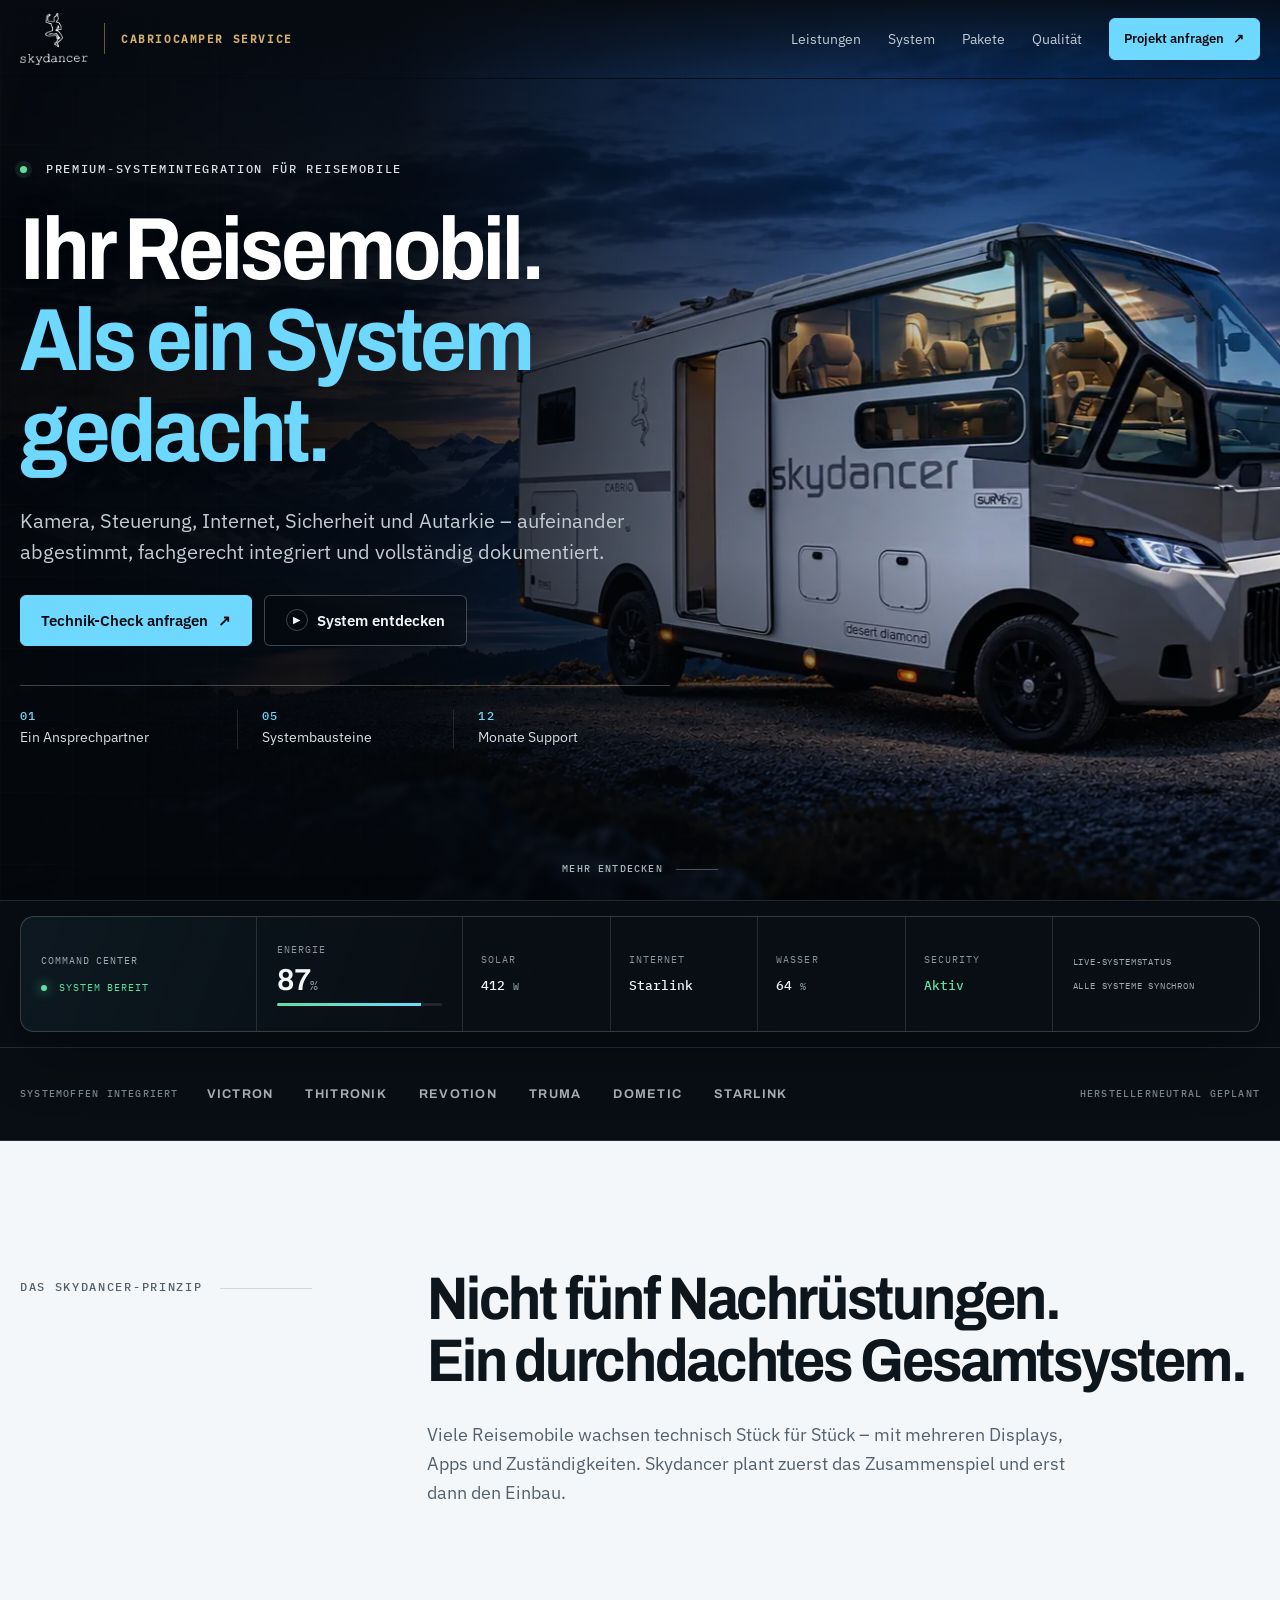
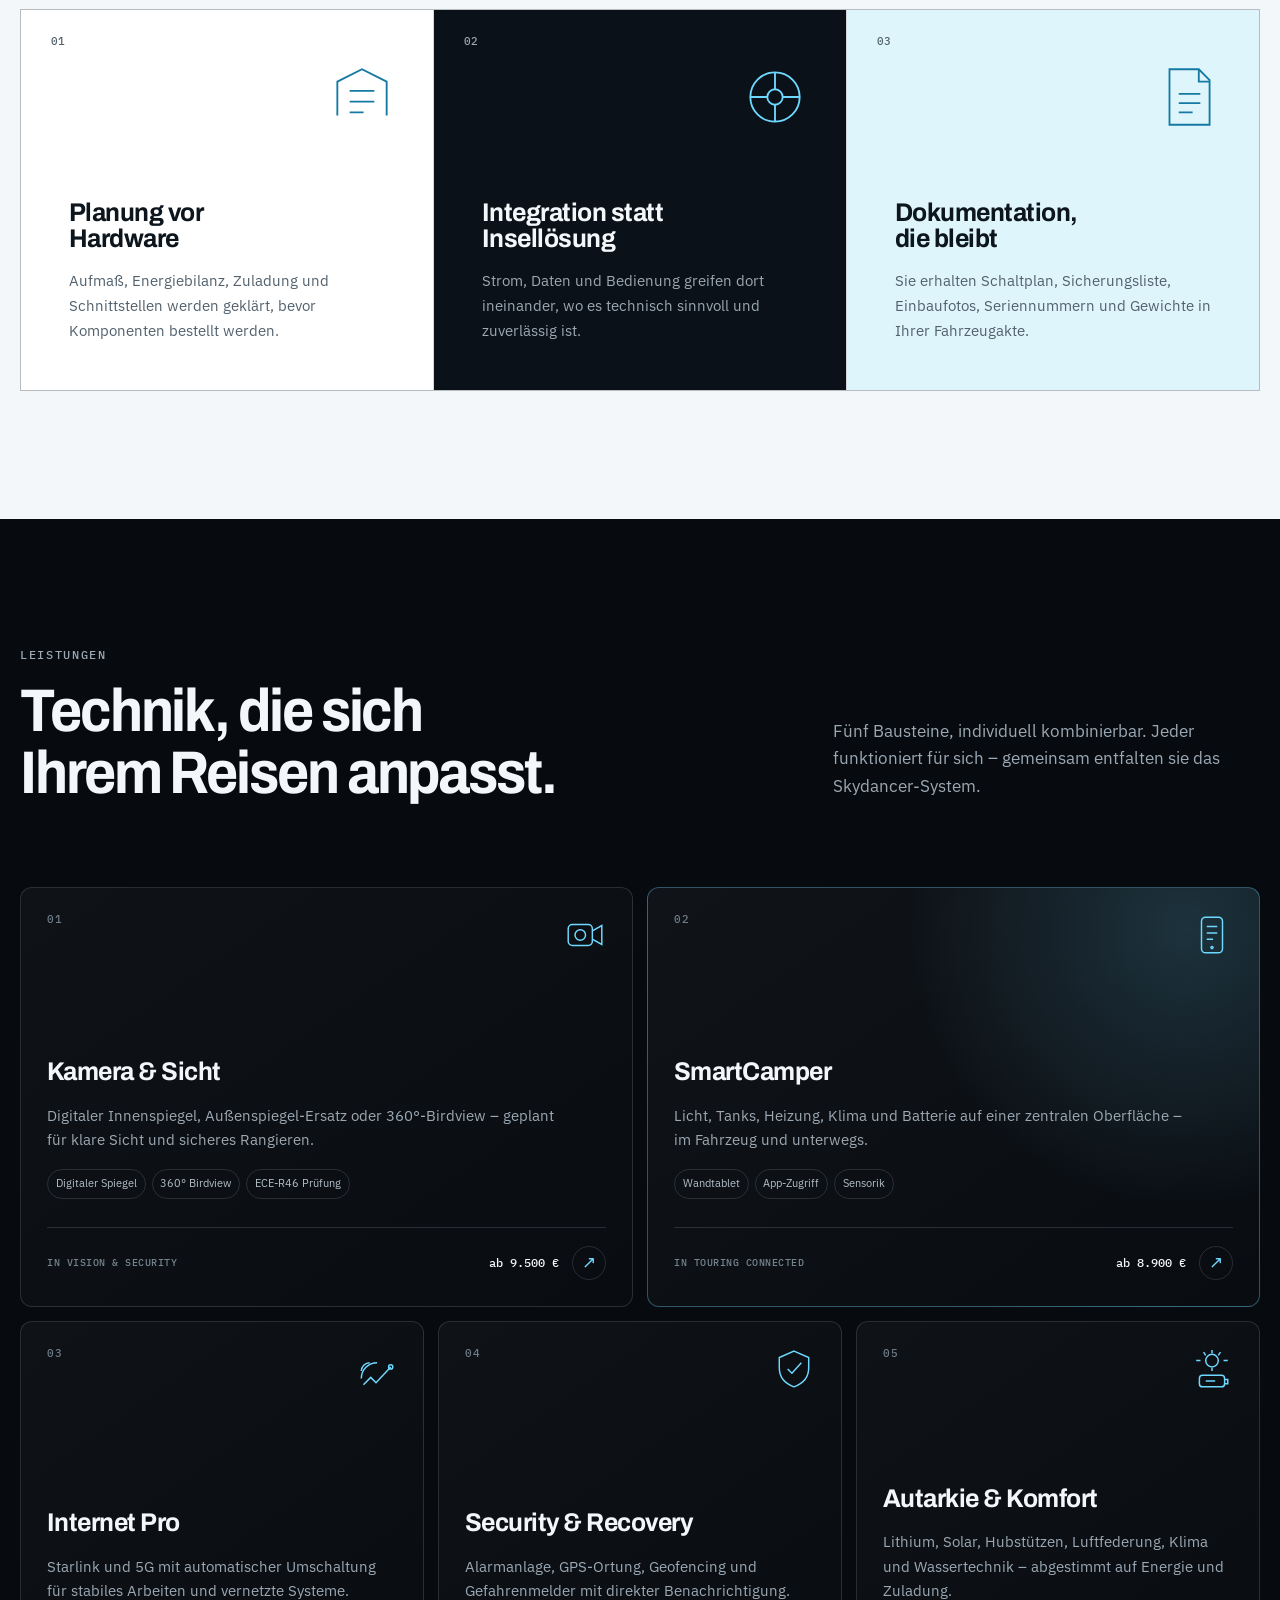
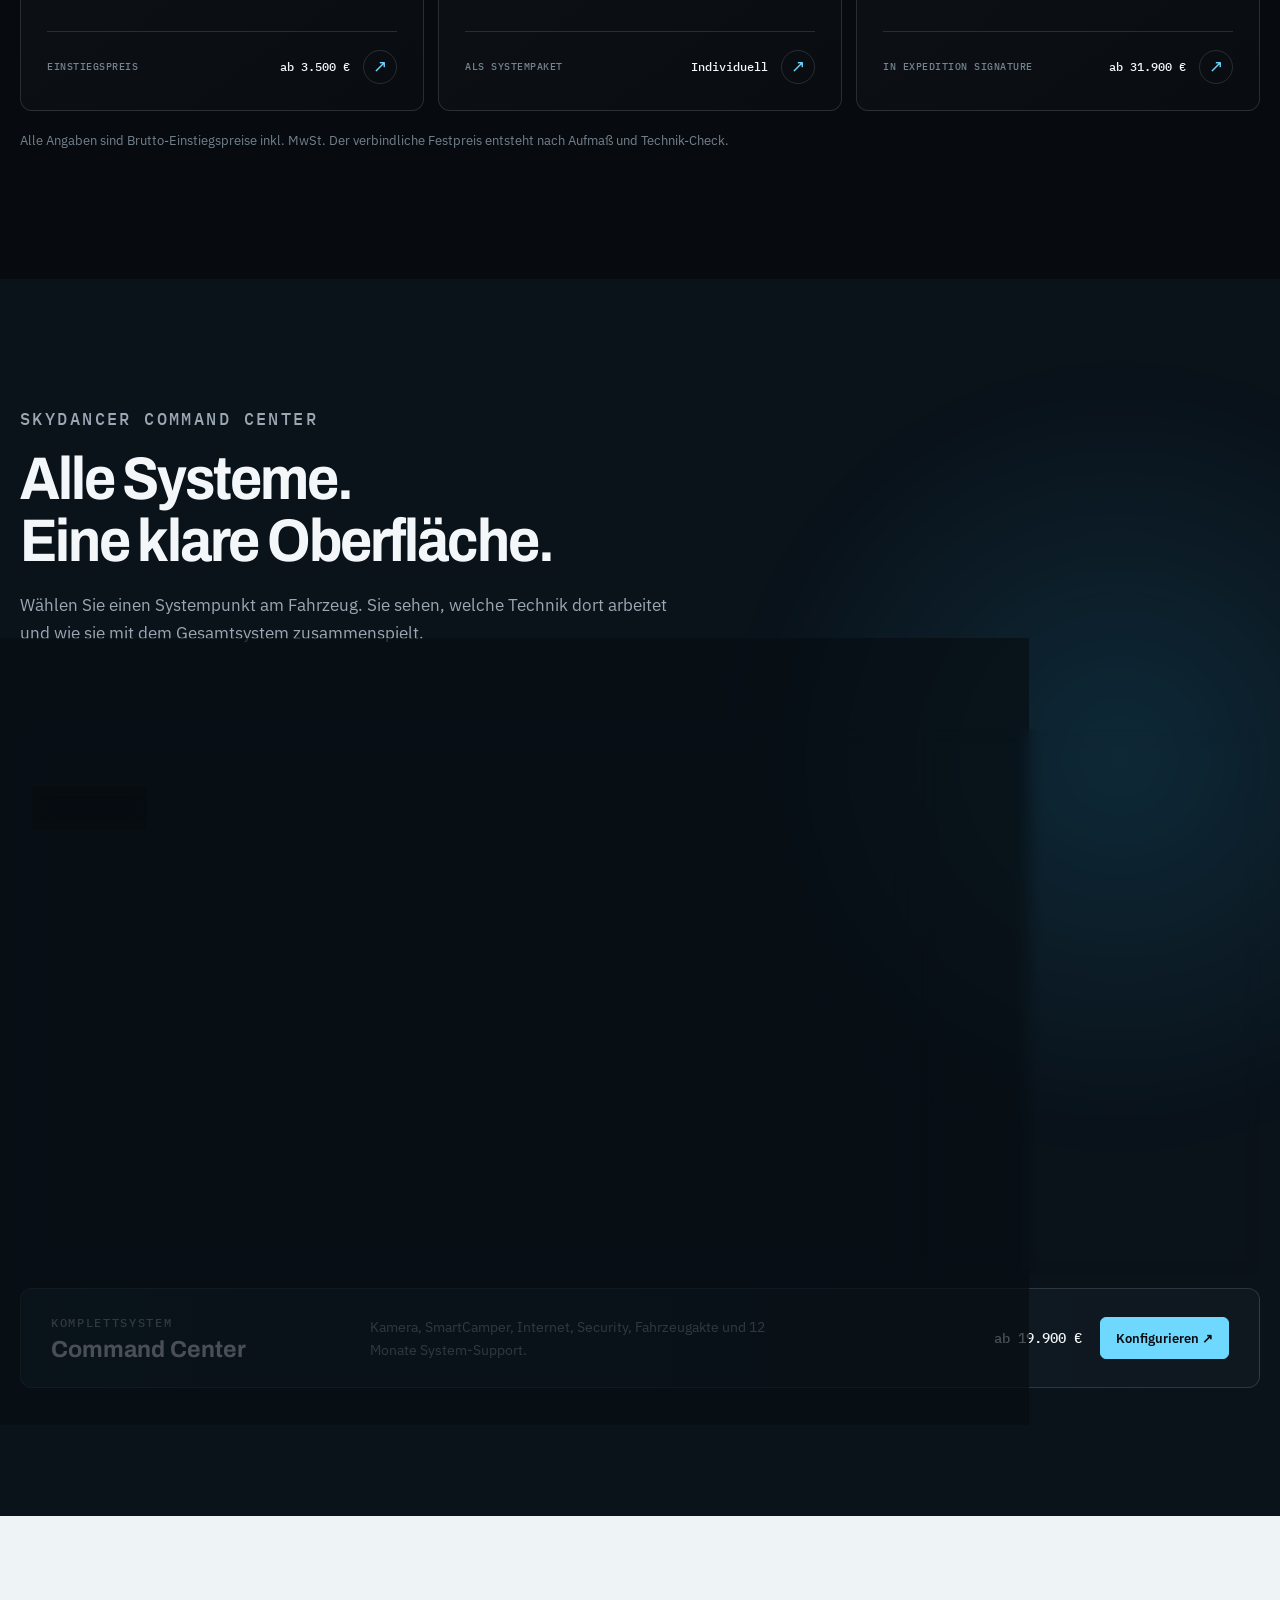
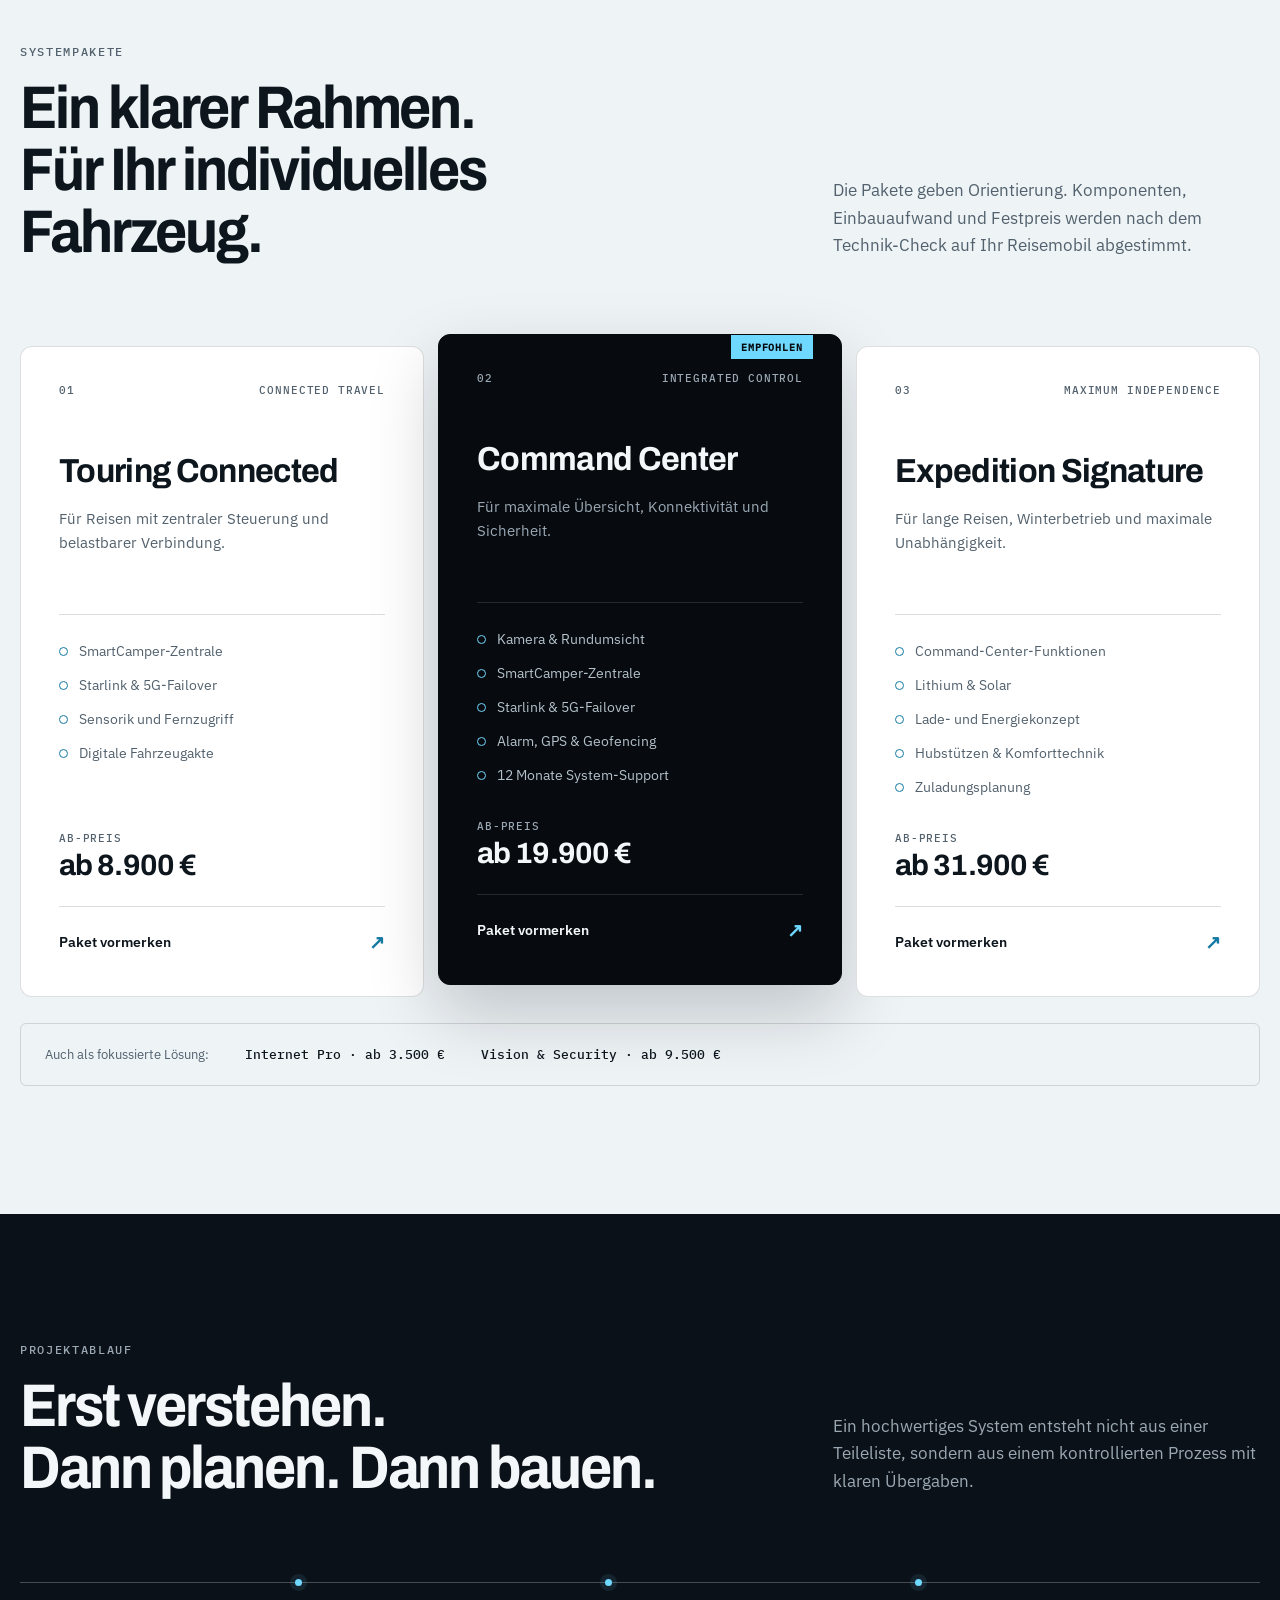
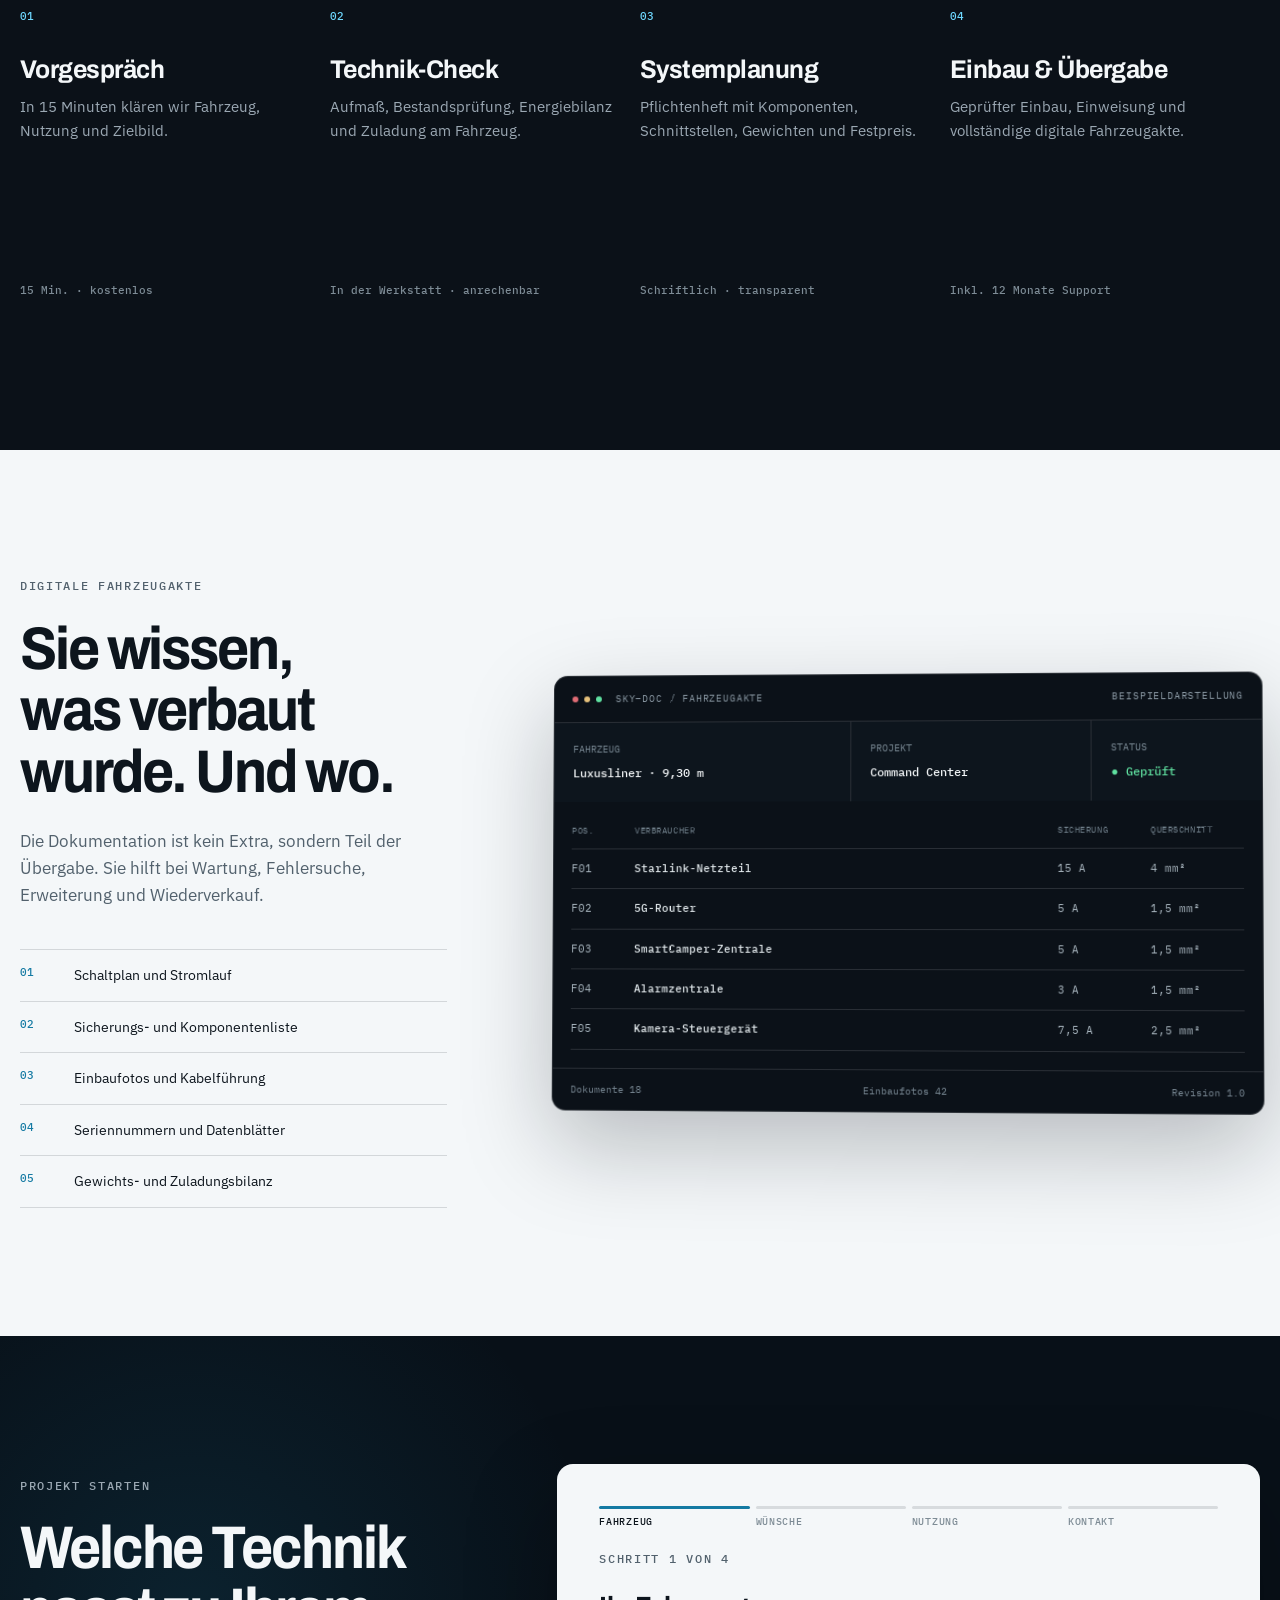
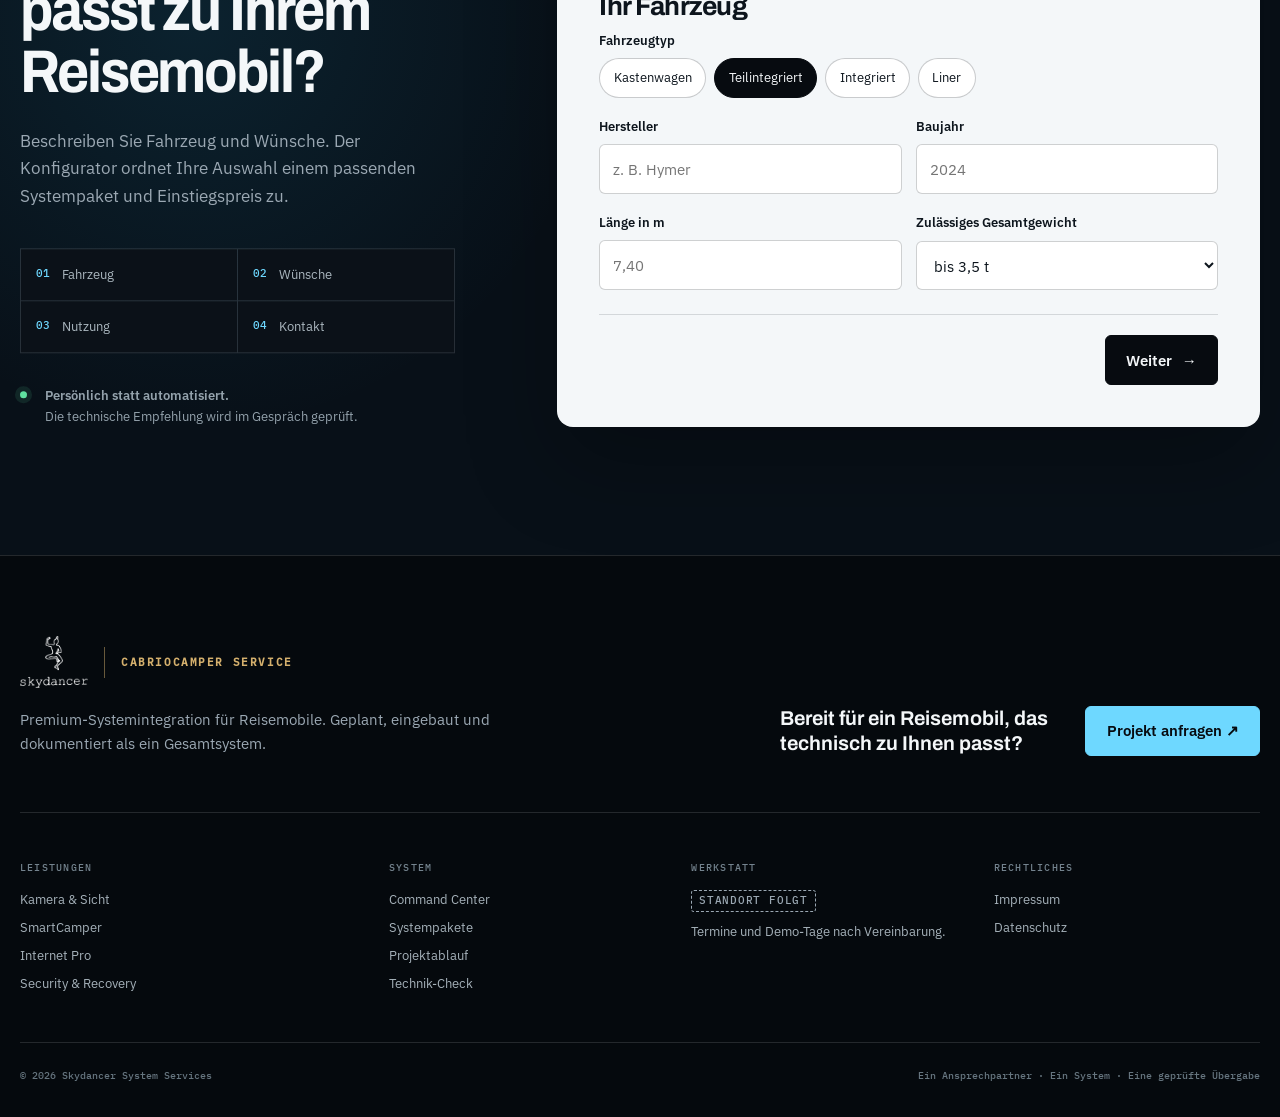
==== commit b3f8b4f7: "Skydancer 3D-Modell aus Frontperspektive zeigen" ====
--- a/index.html
+++ b/index.html
@@ -256,7 +256,7 @@
 .fahrzeug__buehne--3d::before { position: absolute; z-index: -1; inset: 0; background: linear-gradient(116deg, transparent 15%, rgba(110,216,255,.045) 49%, transparent 72%); content: ""; transform: translateX(-35%); animation: vehicle-scan 7s ease-in-out infinite; }
 .vehicle-badge { position: absolute; z-index: 5; top: 18px; left: 18px; display: flex; align-items: center; gap: 8px; padding: 7px 10px; border: 1px solid rgba(110,216,255,.24); border-radius: 100px; background: rgba(7,11,16,.58); color: #a8bbc6; font: 500 .59rem/1 var(--f-mono); letter-spacing: .1em; text-transform: uppercase; backdrop-filter: blur(8px); }
 .vehicle-badge i { width: 6px; height: 6px; border-radius: 50%; background: var(--gruen); box-shadow: 0 0 12px var(--gruen); }
-.vehicle-scene { --vehicle-scale: .95; --vehicle-turn: 20deg; position: absolute; z-index: 2; inset: 0; outline: none; cursor: grab; perspective: 1100px; perspective-origin: 50% 44%; touch-action: pan-y; -webkit-user-select: none; user-select: none; }
+.vehicle-scene { --vehicle-scale: .95; --vehicle-turn: -20deg; position: absolute; z-index: 2; inset: 0; outline: none; cursor: grab; perspective: 1100px; perspective-origin: 50% 44%; touch-action: pan-y; -webkit-user-select: none; user-select: none; }
 .vehicle-scene:focus-visible { outline: 1px solid var(--blau); outline-offset: -5px; }
 .vehicle-scene.is-dragging { cursor: grabbing; }
 .vehicle-shadow { position: absolute; top: 69%; left: 50%; width: min(72%, 560px); height: 48px; border-radius: 50%; background: rgba(0,0,0,.72); filter: blur(18px); opacity: .85; transform: translate(-50%, -50%); }
@@ -321,7 +321,7 @@
 .bus-hotspot--kamera { top: 41%; right: -2%; }.bus-hotspot--smart { top: 50%; left: 55%; }.bus-hotspot--internet { top: 4%; left: 70%; }.bus-hotspot--security { top: 41%; right: 13%; }.bus-hotspot--autarkie { top: 82%; left: 39%; }
 .vehicle-hint { position: absolute; z-index: 4; right: 16px; bottom: 13px; left: 16px; color: #6f818d; font: 500 .57rem/1.4 var(--f-mono); letter-spacing: .06em; text-align: center; text-transform: uppercase; pointer-events: none; }.vehicle-hint span { margin-right: 6px; color: var(--blau); font-size: .85rem; }
 @keyframes hotspot { from { opacity: .5; transform: scale(.7); } to { opacity: 0; transform: scale(1.5); } }
-@keyframes vehicle-orbit { 0%,100% { transform: translate3d(-50%,-50%,0) rotateX(-7deg) rotateY(28deg) scale(var(--vehicle-scale)); } 50% { transform: translate3d(-50%,-50%,0) rotateX(-7deg) rotateY(8deg) scale(var(--vehicle-scale)); } }
+@keyframes vehicle-orbit { 0%,100% { transform: translate3d(-50%,-50%,0) rotateX(-7deg) rotateY(-28deg) scale(var(--vehicle-scale)); } 50% { transform: translate3d(-50%,-50%,0) rotateX(-7deg) rotateY(-8deg) scale(var(--vehicle-scale)); } }
 @keyframes vehicle-scan { 0%,100% { transform: translateX(-44%); } 50% { transform: translateX(48%); } }
 .modul-legende { display: flex; flex-wrap: wrap; gap: 7px; padding: 14px 16px; border-top: 1px solid var(--linie); }
 .modul-legende button { padding: .6em .9em; border: 1px solid var(--linie); border-radius: 100px; background: transparent; color: #8998a3; font: 500 .7rem/1 var(--f-mono); cursor: pointer; }
@@ -863,7 +863,7 @@
 
   var vehicleScene = document.querySelector("[data-vehicle-scene]");
   if (vehicleScene) {
-    var vehicleAngle = 20;
+    var vehicleAngle = -20;
     var dragStartX = 0;
     var dragStartAngle = vehicleAngle;
     var draggingVehicle = false;
@@ -900,7 +900,7 @@
     vehicleScene.addEventListener("pointercancel", stopVehicleDrag);
     vehicleScene.addEventListener("dblclick", function (event) {
       if (event.target.closest("[data-modul]")) return;
-      vehicleAngle = 20;
+      vehicleAngle = -20;
       vehicleScene.classList.remove("is-manual", "is-dragging");
     });
     vehicleScene.addEventListener("keydown", function (event) {
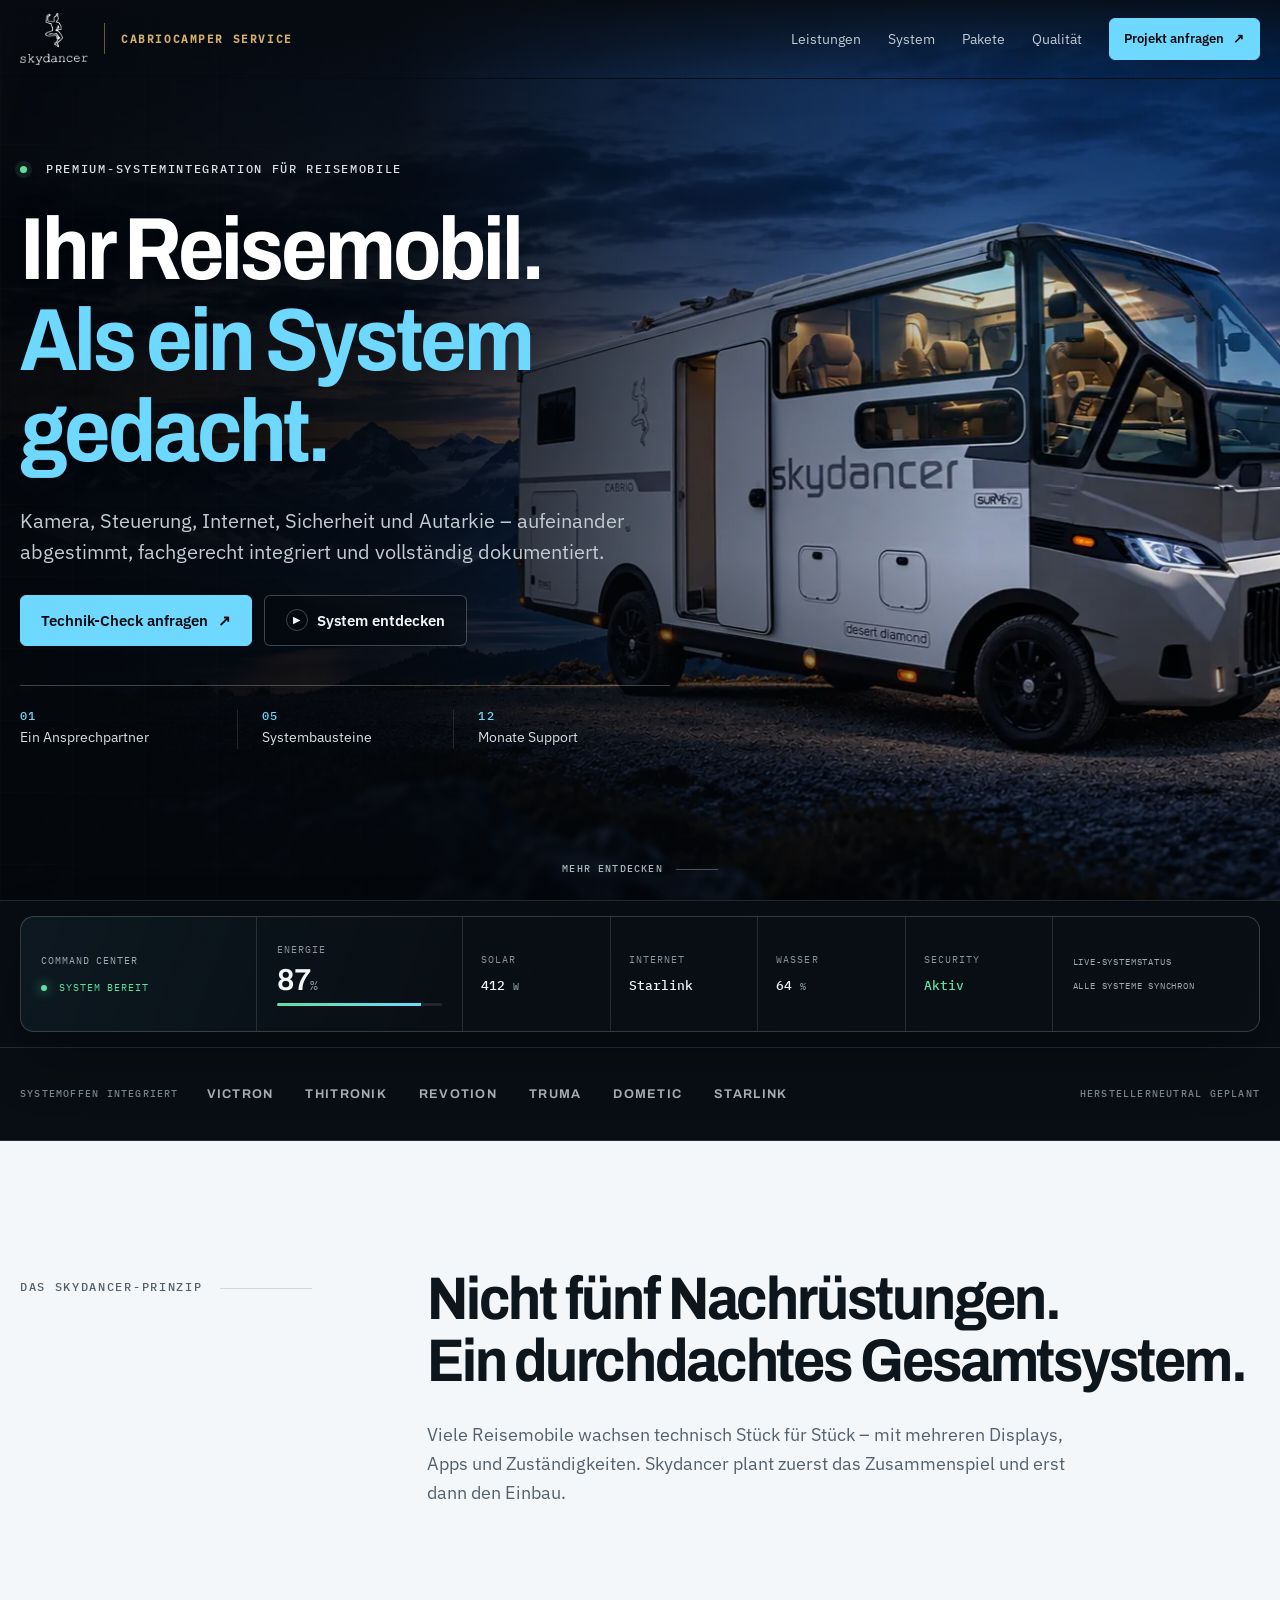
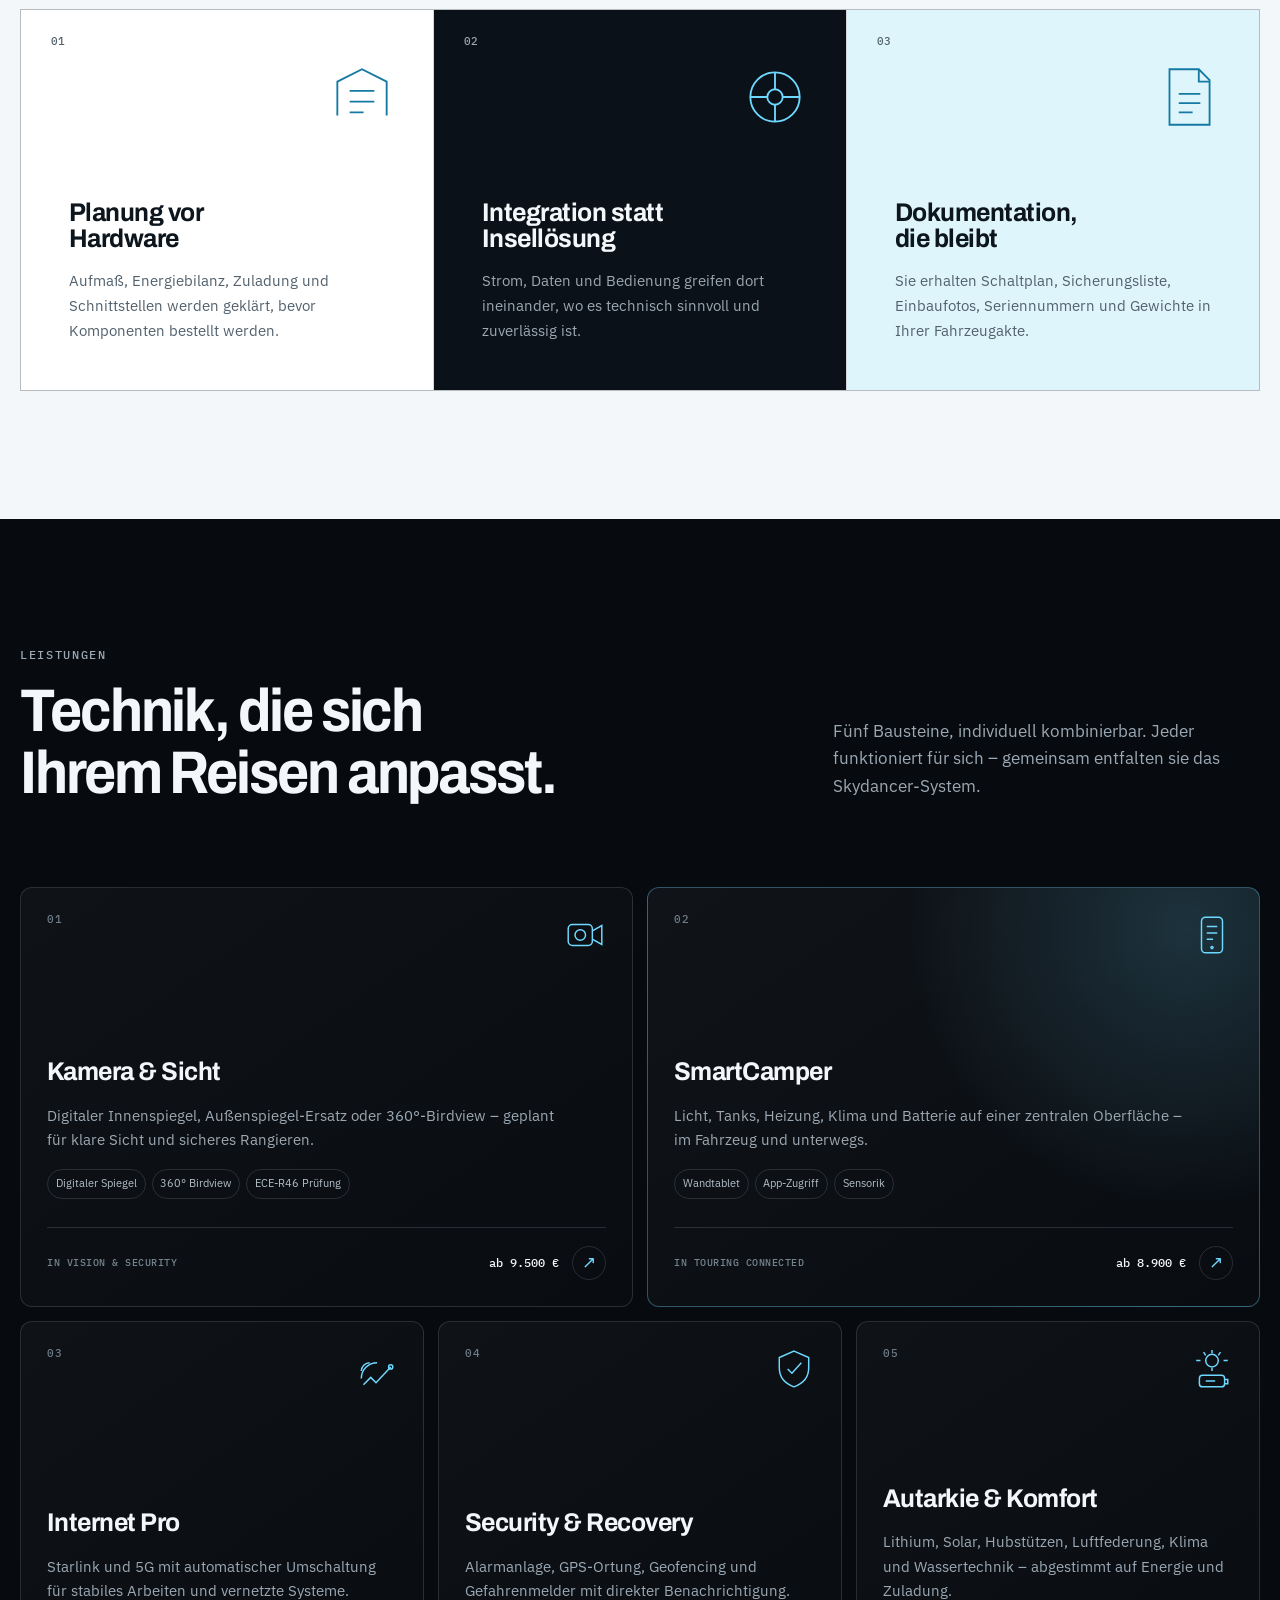
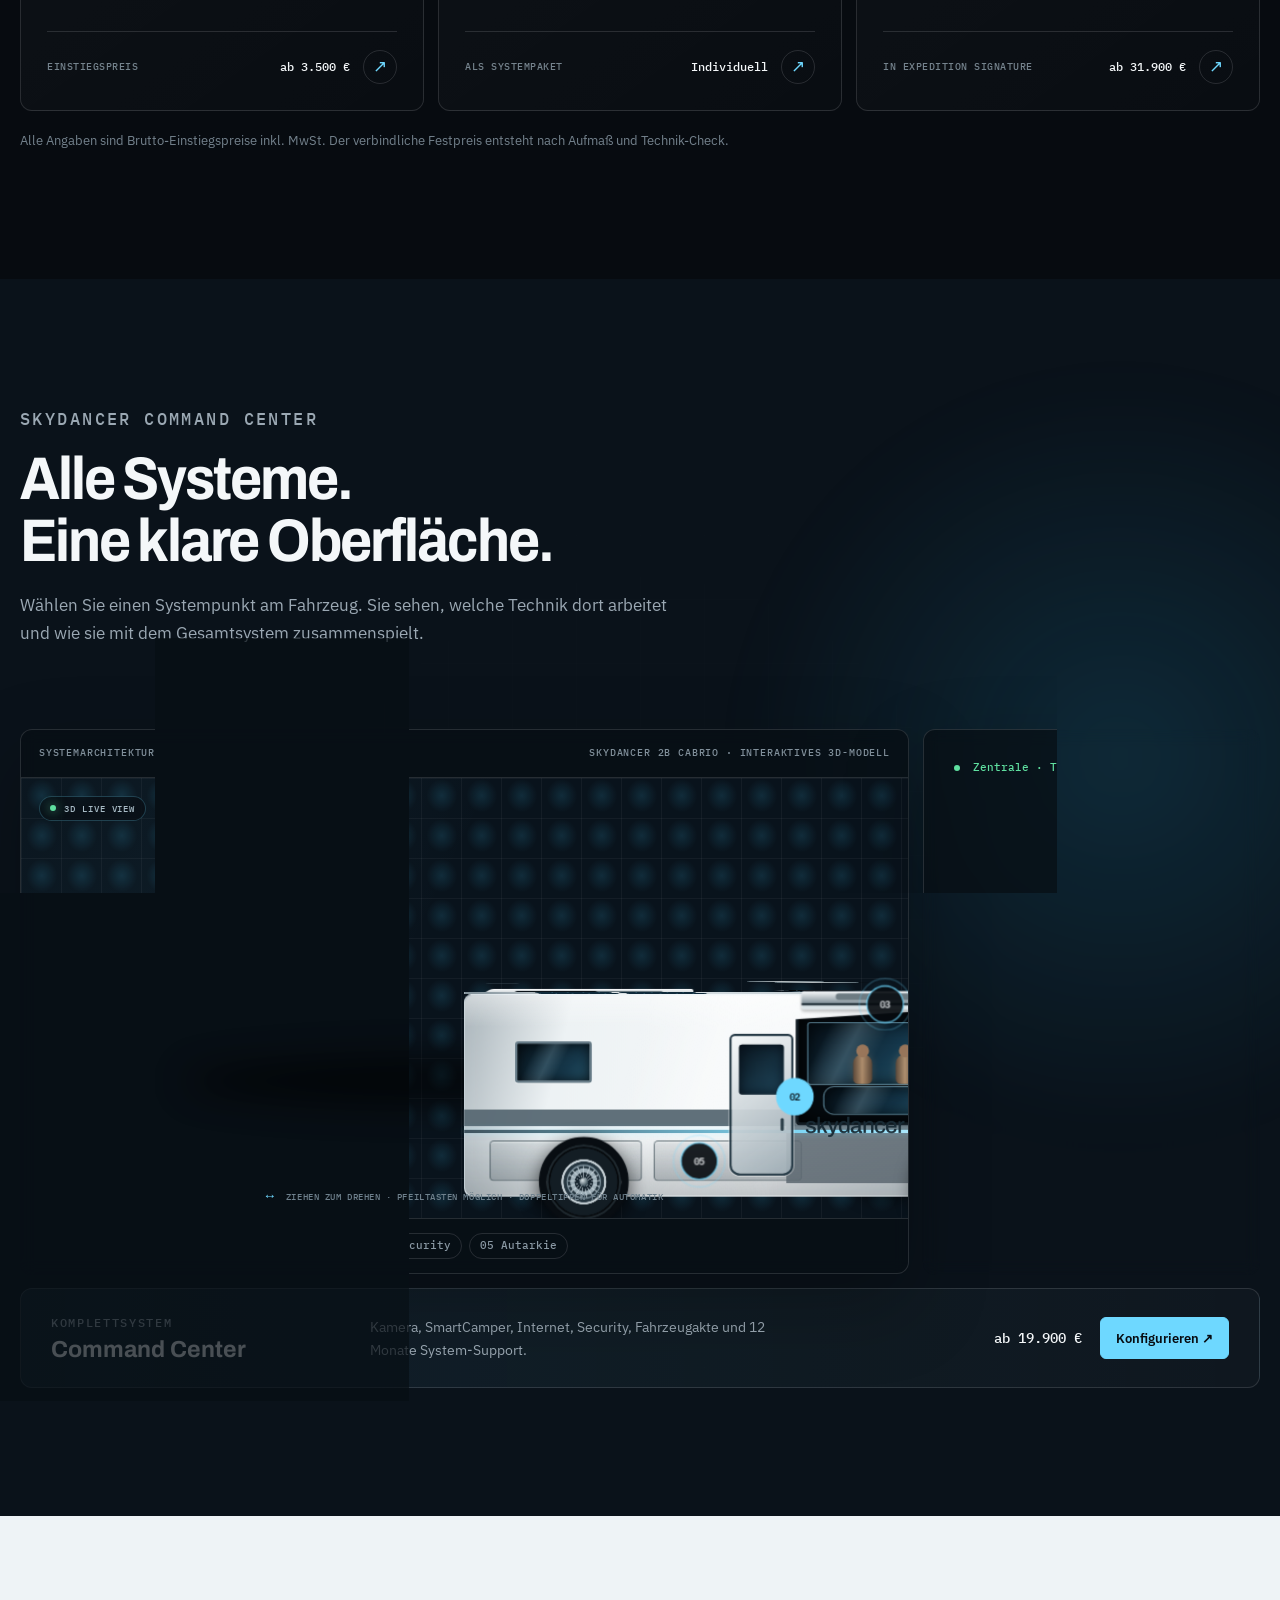
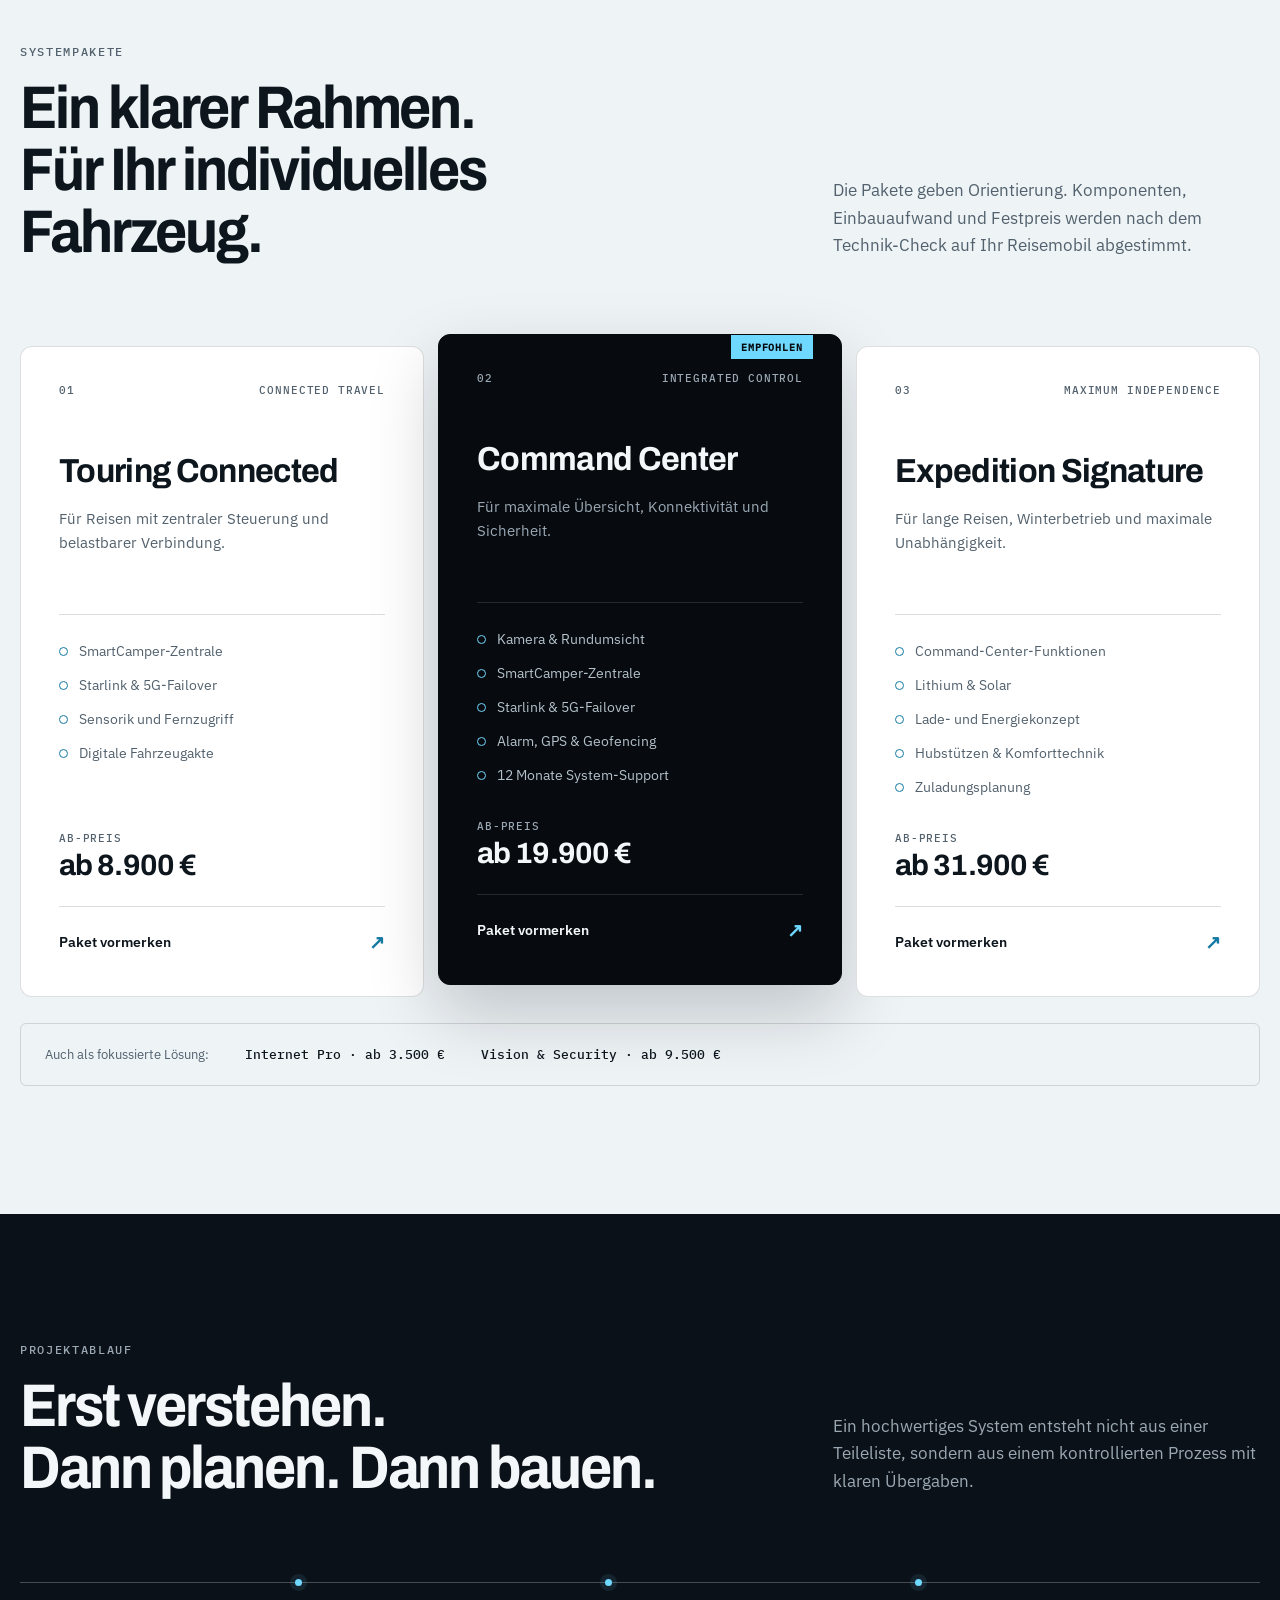
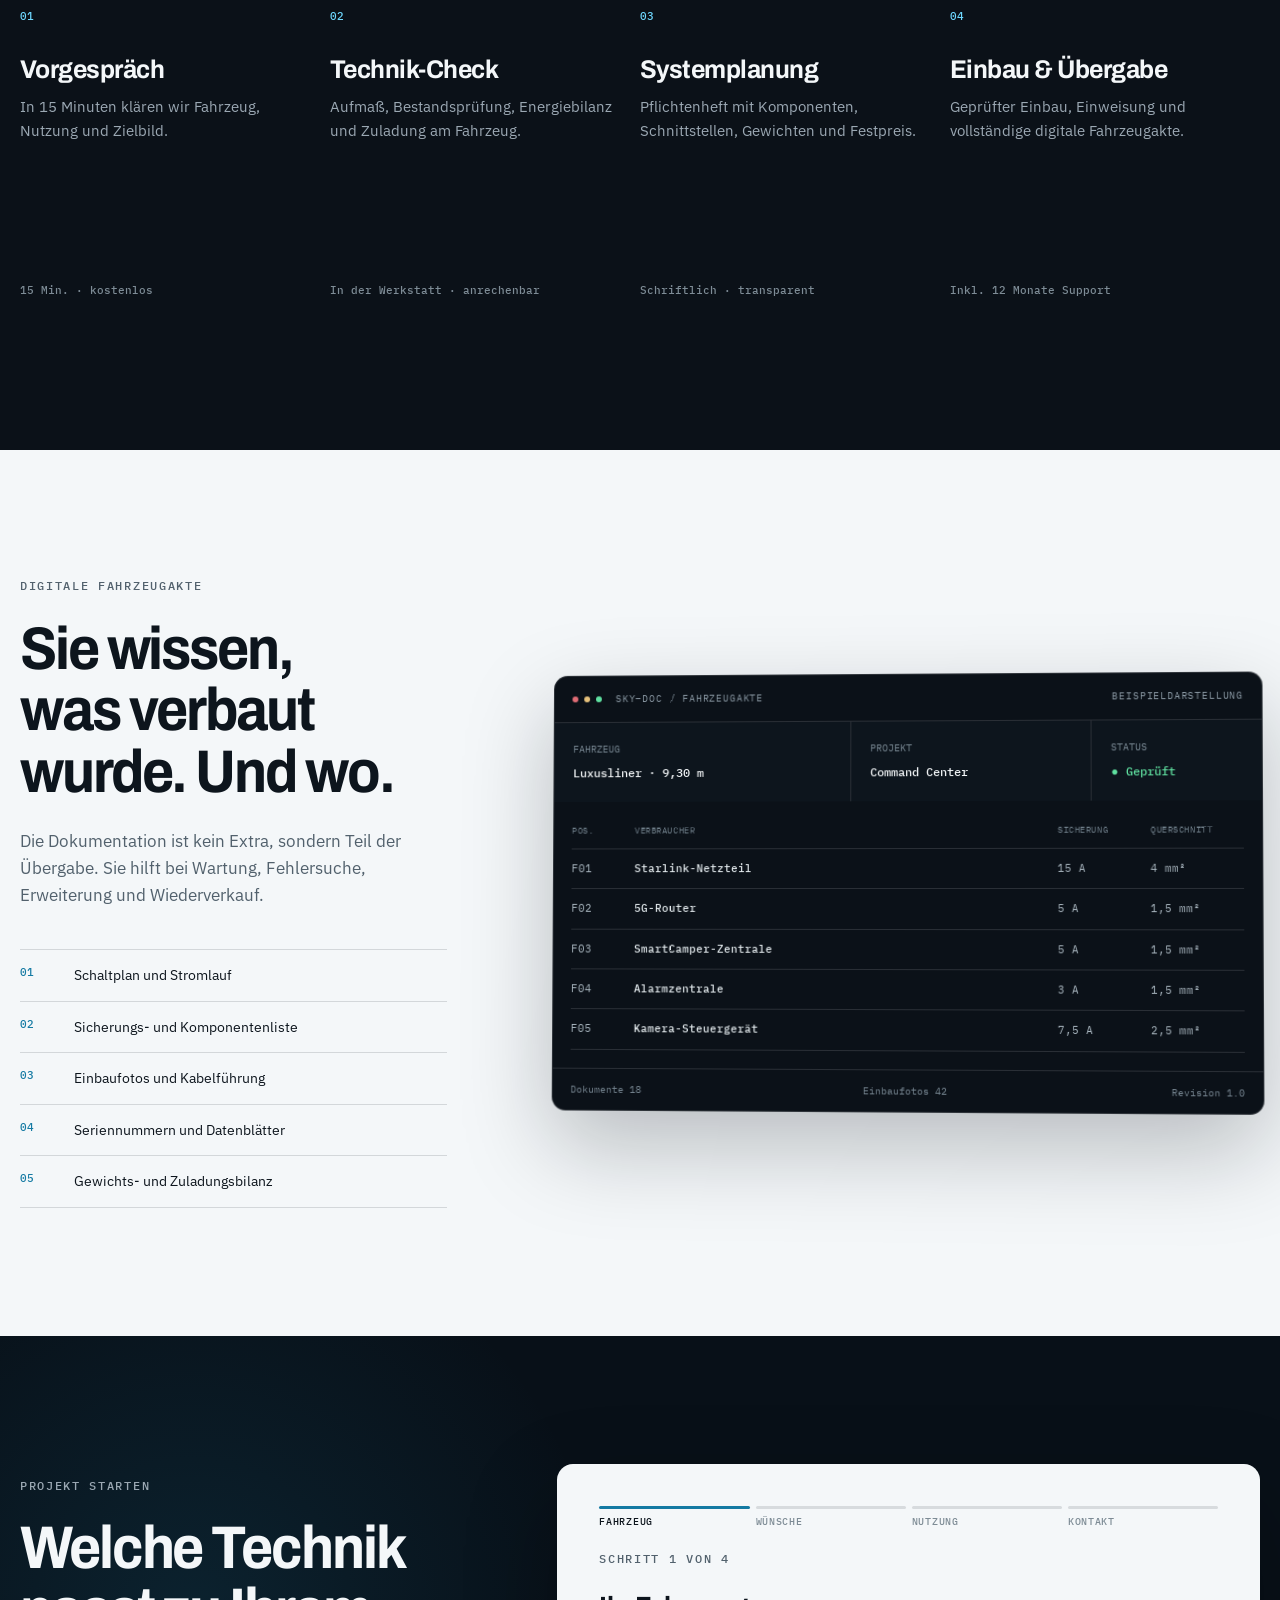
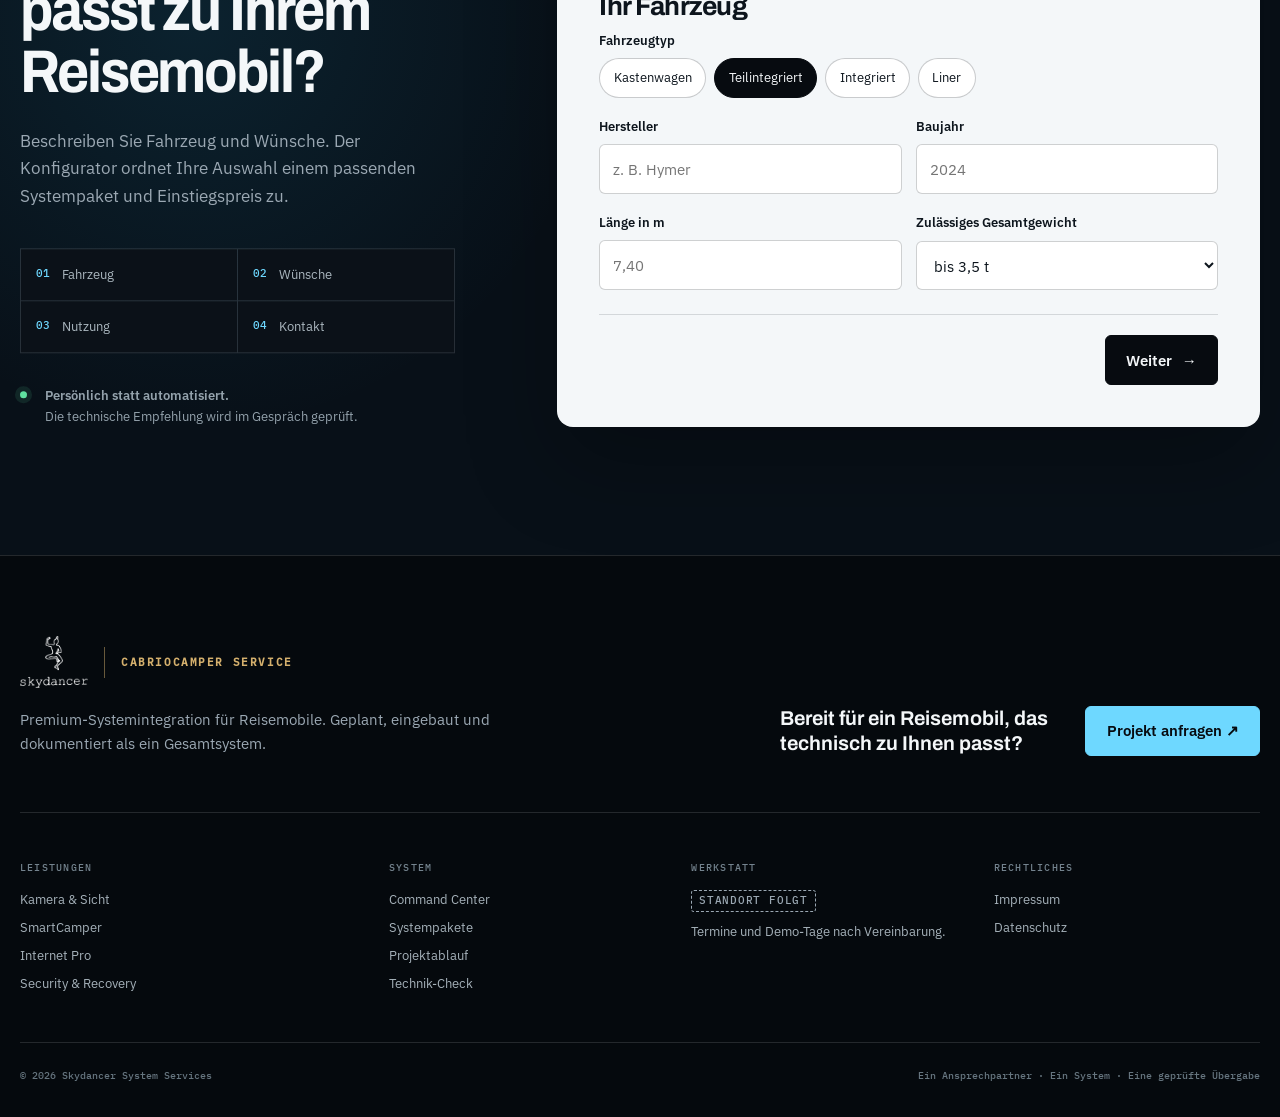
==== commit d5e90801: "Panorama-Front des Skydancer stärker zeigen" ====
--- a/index.html
+++ b/index.html
@@ -256,7 +256,7 @@
 .fahrzeug__buehne--3d::before { position: absolute; z-index: -1; inset: 0; background: linear-gradient(116deg, transparent 15%, rgba(110,216,255,.045) 49%, transparent 72%); content: ""; transform: translateX(-35%); animation: vehicle-scan 7s ease-in-out infinite; }
 .vehicle-badge { position: absolute; z-index: 5; top: 18px; left: 18px; display: flex; align-items: center; gap: 8px; padding: 7px 10px; border: 1px solid rgba(110,216,255,.24); border-radius: 100px; background: rgba(7,11,16,.58); color: #a8bbc6; font: 500 .59rem/1 var(--f-mono); letter-spacing: .1em; text-transform: uppercase; backdrop-filter: blur(8px); }
 .vehicle-badge i { width: 6px; height: 6px; border-radius: 50%; background: var(--gruen); box-shadow: 0 0 12px var(--gruen); }
-.vehicle-scene { --vehicle-scale: .95; --vehicle-turn: -20deg; position: absolute; z-index: 2; inset: 0; outline: none; cursor: grab; perspective: 1100px; perspective-origin: 50% 44%; touch-action: pan-y; -webkit-user-select: none; user-select: none; }
+.vehicle-scene { --vehicle-scale: .93; --vehicle-turn: -32deg; position: absolute; z-index: 2; inset: 0; outline: none; cursor: grab; perspective: 1100px; perspective-origin: 50% 44%; touch-action: pan-y; -webkit-user-select: none; user-select: none; }
 .vehicle-scene:focus-visible { outline: 1px solid var(--blau); outline-offset: -5px; }
 .vehicle-scene.is-dragging { cursor: grabbing; }
 .vehicle-shadow { position: absolute; top: 69%; left: 50%; width: min(72%, 560px); height: 48px; border-radius: 50%; background: rgba(0,0,0,.72); filter: blur(18px); opacity: .85; transform: translate(-50%, -50%); }
@@ -321,7 +321,7 @@
 .bus-hotspot--kamera { top: 41%; right: -2%; }.bus-hotspot--smart { top: 50%; left: 55%; }.bus-hotspot--internet { top: 4%; left: 70%; }.bus-hotspot--security { top: 41%; right: 13%; }.bus-hotspot--autarkie { top: 82%; left: 39%; }
 .vehicle-hint { position: absolute; z-index: 4; right: 16px; bottom: 13px; left: 16px; color: #6f818d; font: 500 .57rem/1.4 var(--f-mono); letter-spacing: .06em; text-align: center; text-transform: uppercase; pointer-events: none; }.vehicle-hint span { margin-right: 6px; color: var(--blau); font-size: .85rem; }
 @keyframes hotspot { from { opacity: .5; transform: scale(.7); } to { opacity: 0; transform: scale(1.5); } }
-@keyframes vehicle-orbit { 0%,100% { transform: translate3d(-50%,-50%,0) rotateX(-7deg) rotateY(-28deg) scale(var(--vehicle-scale)); } 50% { transform: translate3d(-50%,-50%,0) rotateX(-7deg) rotateY(-8deg) scale(var(--vehicle-scale)); } }
+@keyframes vehicle-orbit { 0%,100% { transform: translate3d(-50%,-50%,0) rotateX(-7deg) rotateY(-42deg) scale(var(--vehicle-scale)); } 50% { transform: translate3d(-50%,-50%,0) rotateX(-7deg) rotateY(-22deg) scale(var(--vehicle-scale)); } }
 @keyframes vehicle-scan { 0%,100% { transform: translateX(-44%); } 50% { transform: translateX(48%); } }
 .modul-legende { display: flex; flex-wrap: wrap; gap: 7px; padding: 14px 16px; border-top: 1px solid var(--linie); }
 .modul-legende button { padding: .6em .9em; border: 1px solid var(--linie); border-radius: 100px; background: transparent; color: #8998a3; font: 500 .7rem/1 var(--f-mono); cursor: pointer; }
@@ -863,7 +863,7 @@
 
   var vehicleScene = document.querySelector("[data-vehicle-scene]");
   if (vehicleScene) {
-    var vehicleAngle = -20;
+    var vehicleAngle = -32;
     var dragStartX = 0;
     var dragStartAngle = vehicleAngle;
     var draggingVehicle = false;
@@ -900,7 +900,7 @@
     vehicleScene.addEventListener("pointercancel", stopVehicleDrag);
     vehicleScene.addEventListener("dblclick", function (event) {
       if (event.target.closest("[data-modul]")) return;
-      vehicleAngle = -20;
+      vehicleAngle = -32;
       vehicleScene.classList.remove("is-manual", "is-dragging");
     });
     vehicleScene.addEventListener("keydown", function (event) {
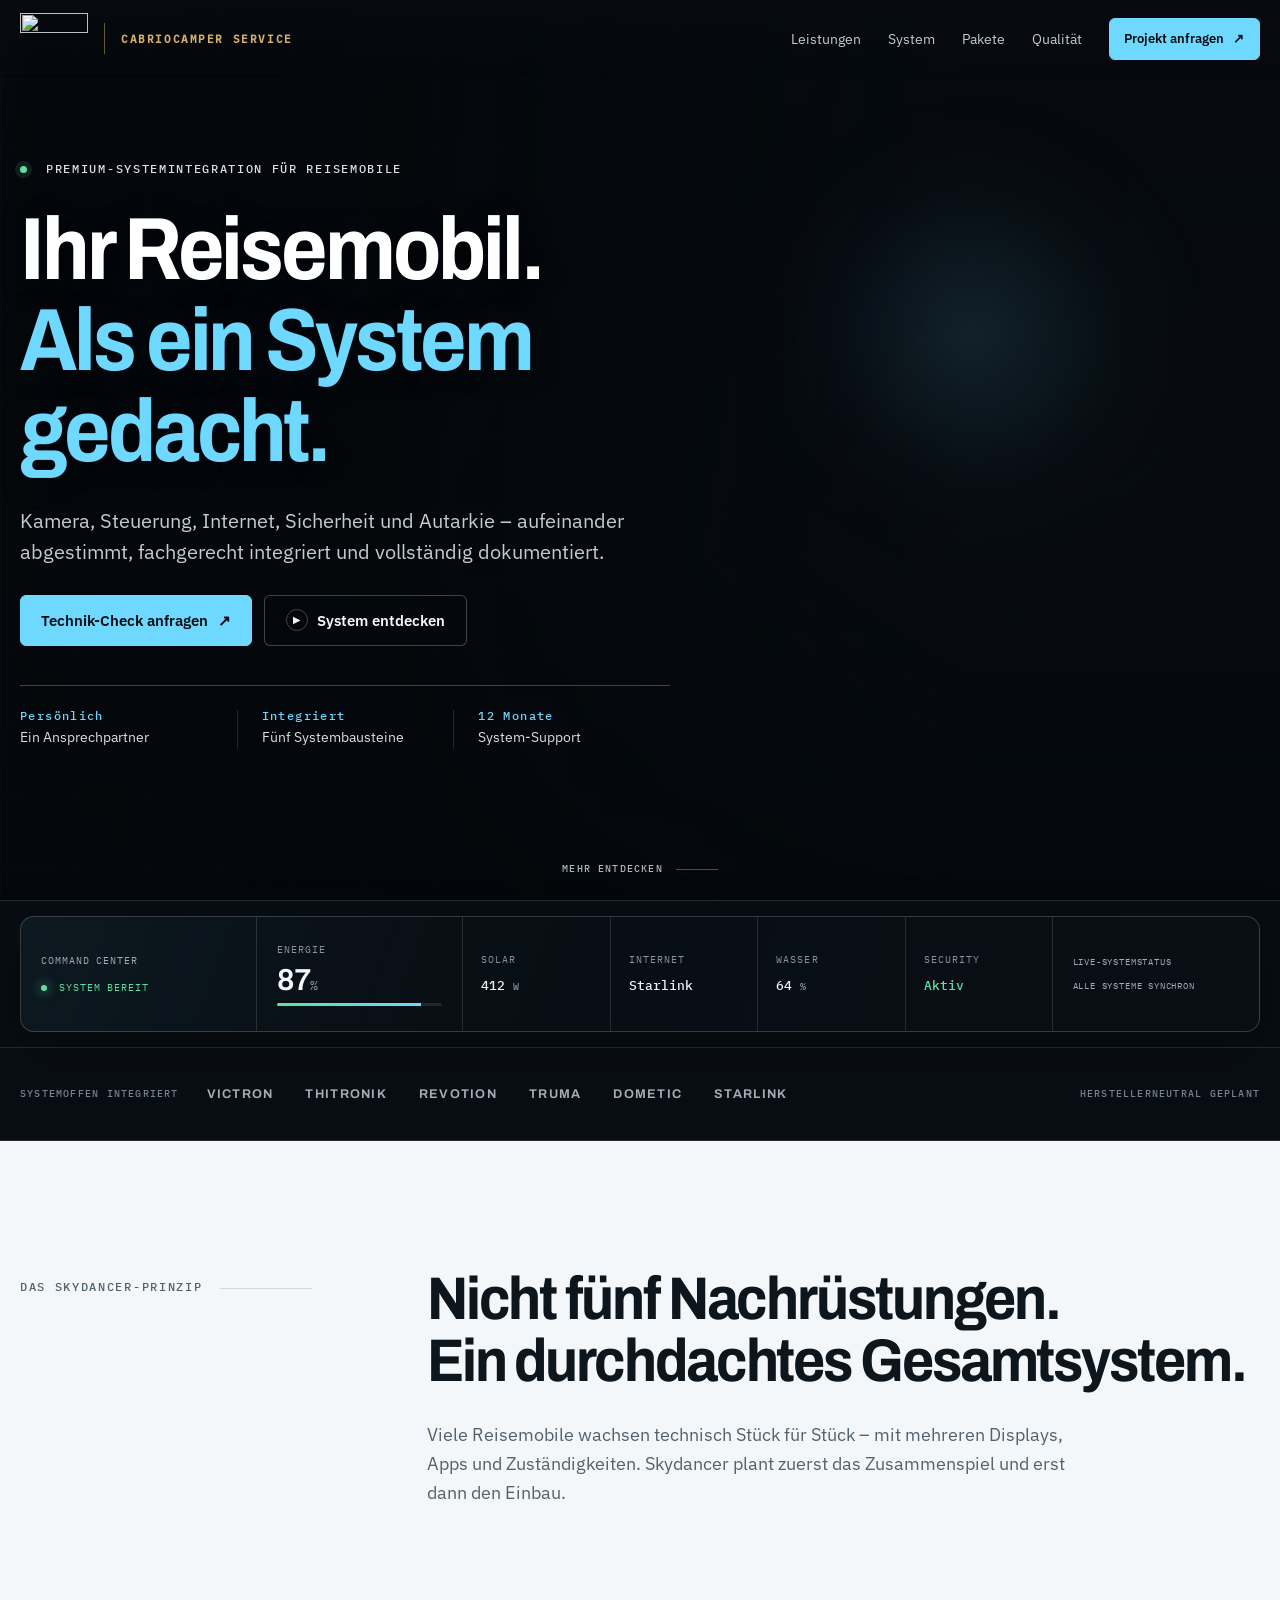
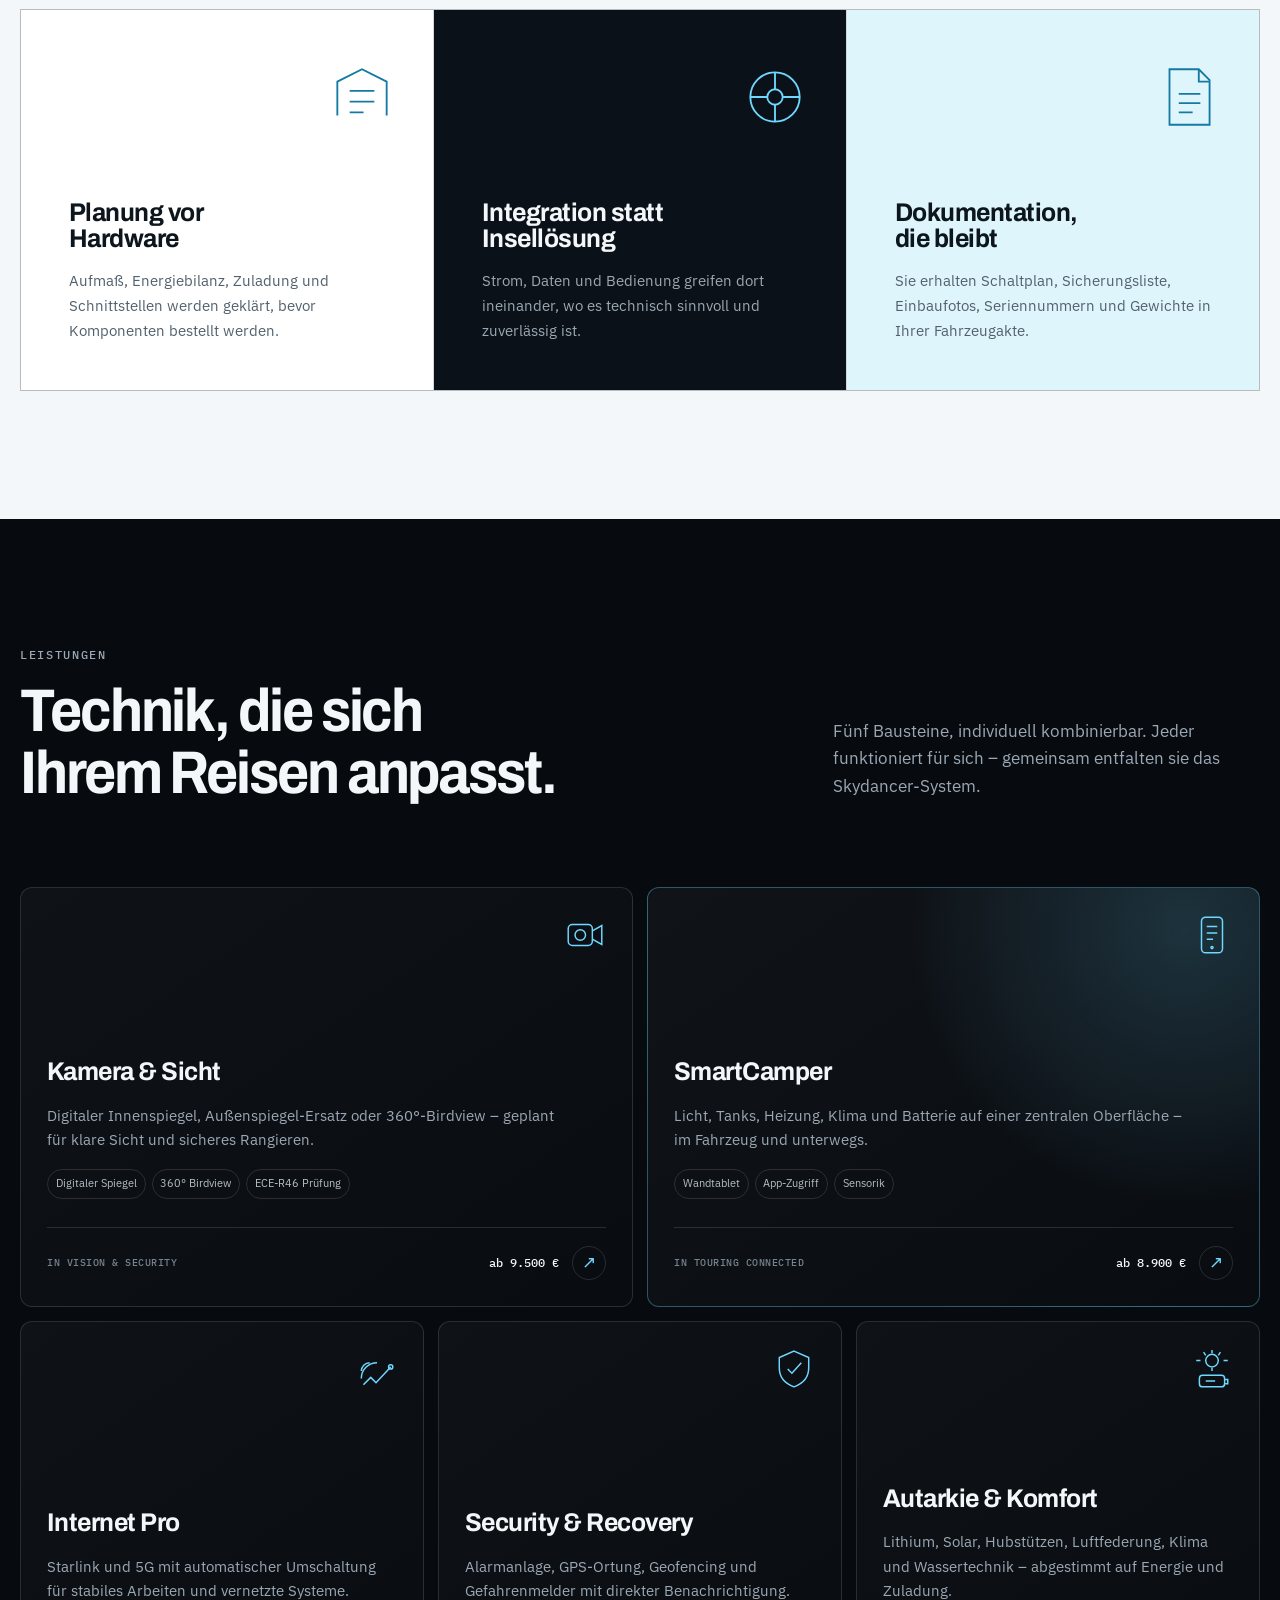
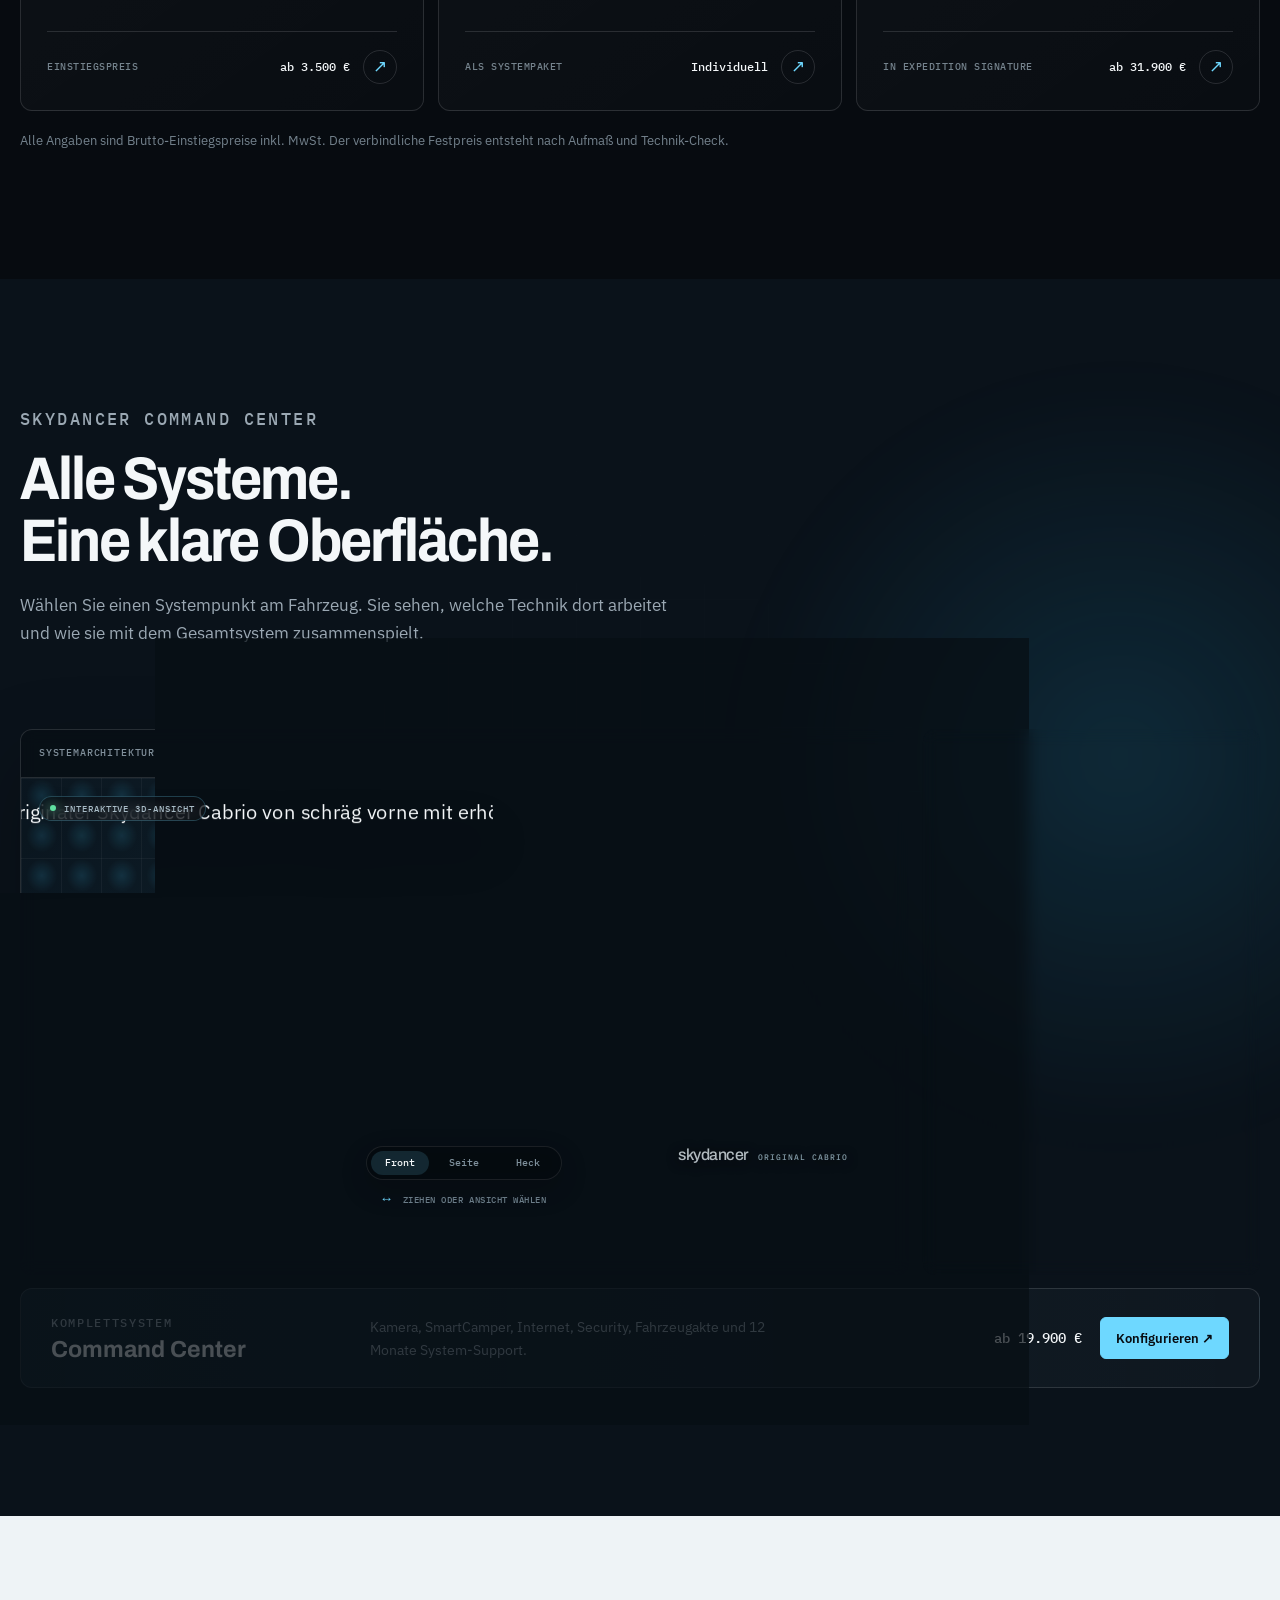
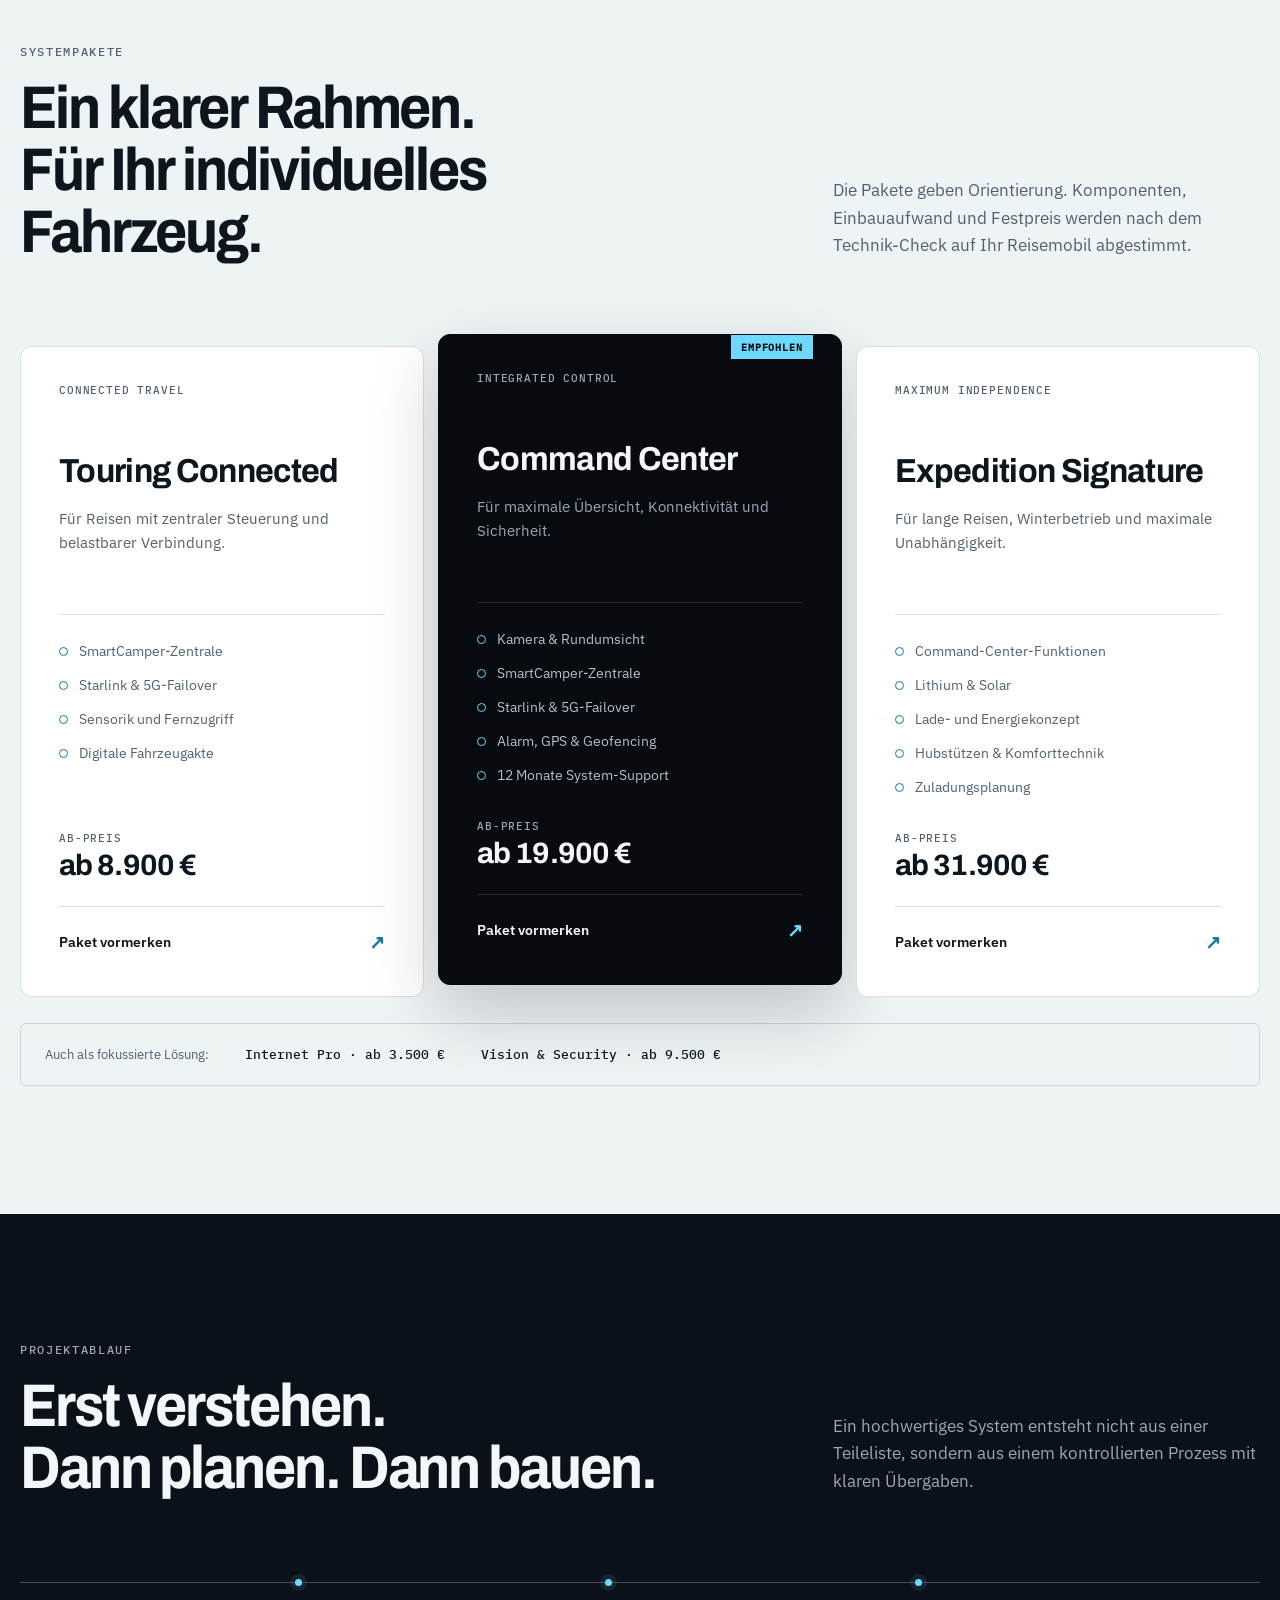
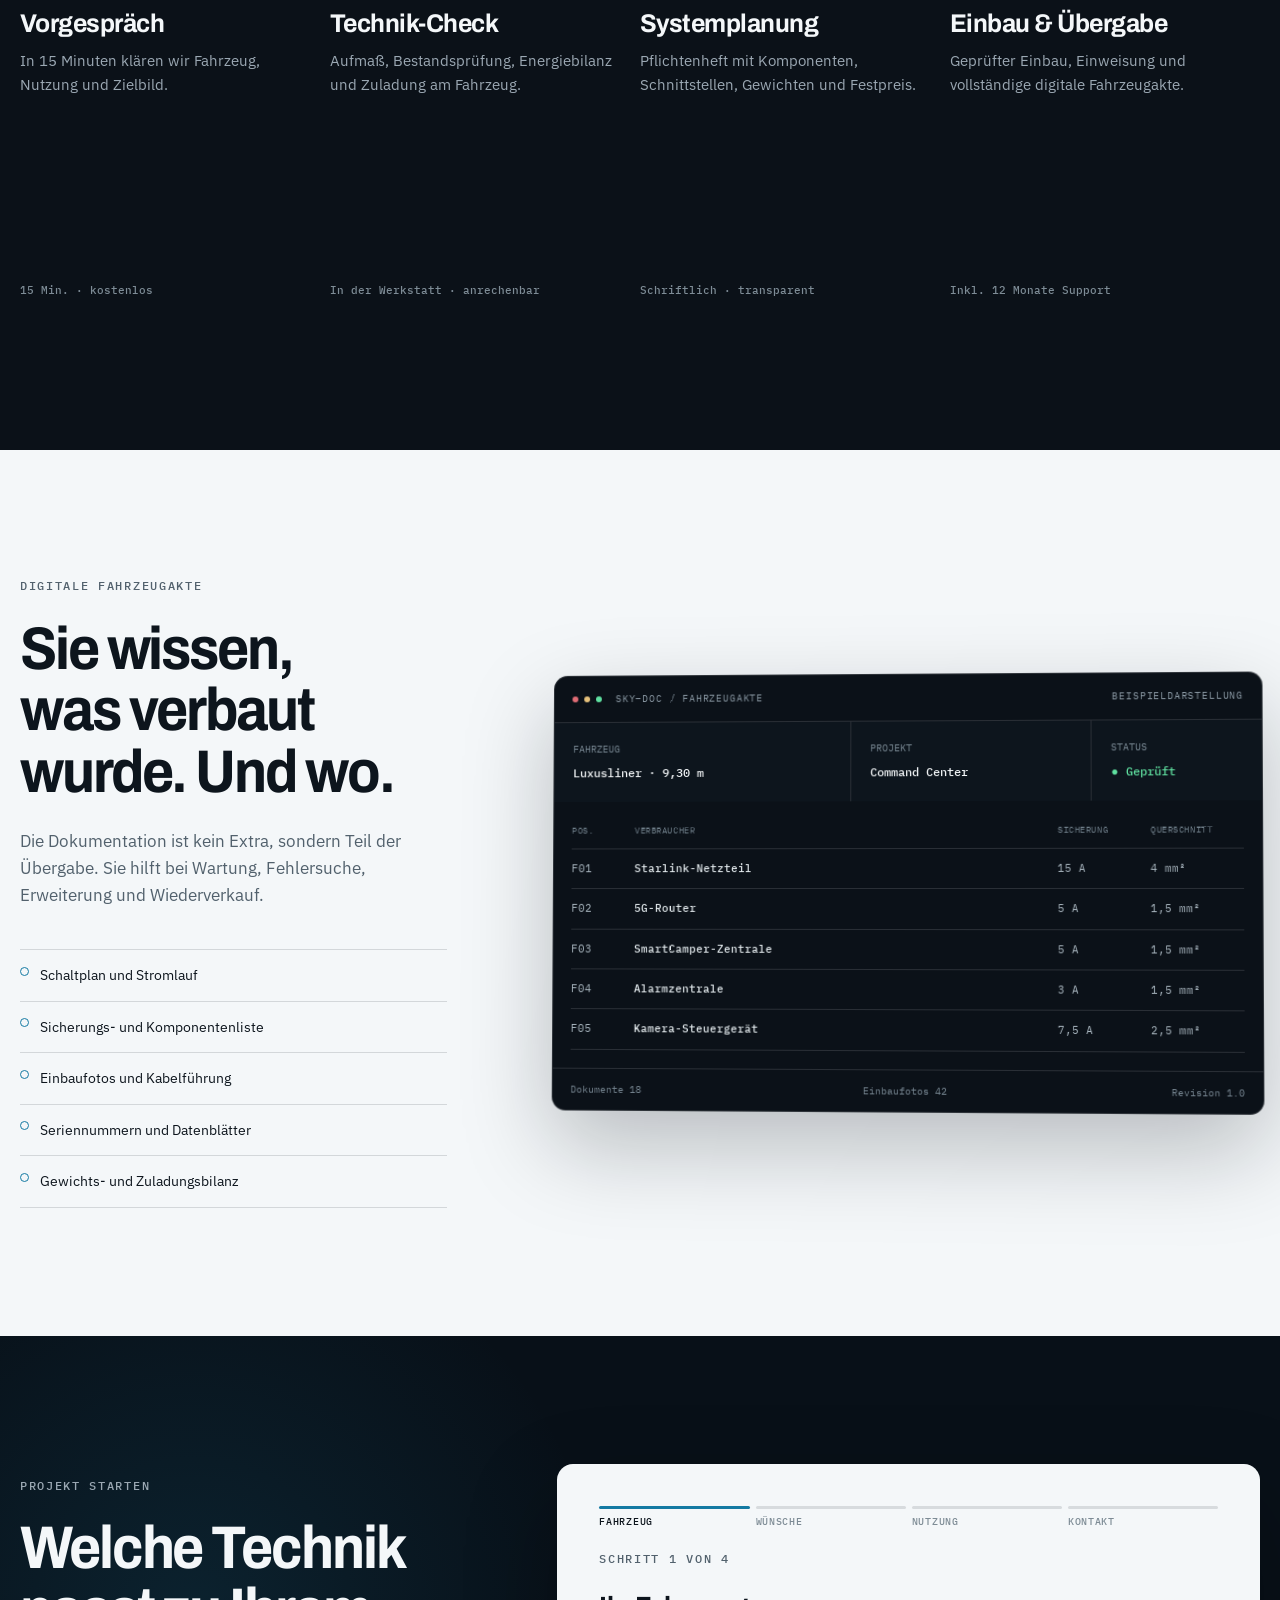
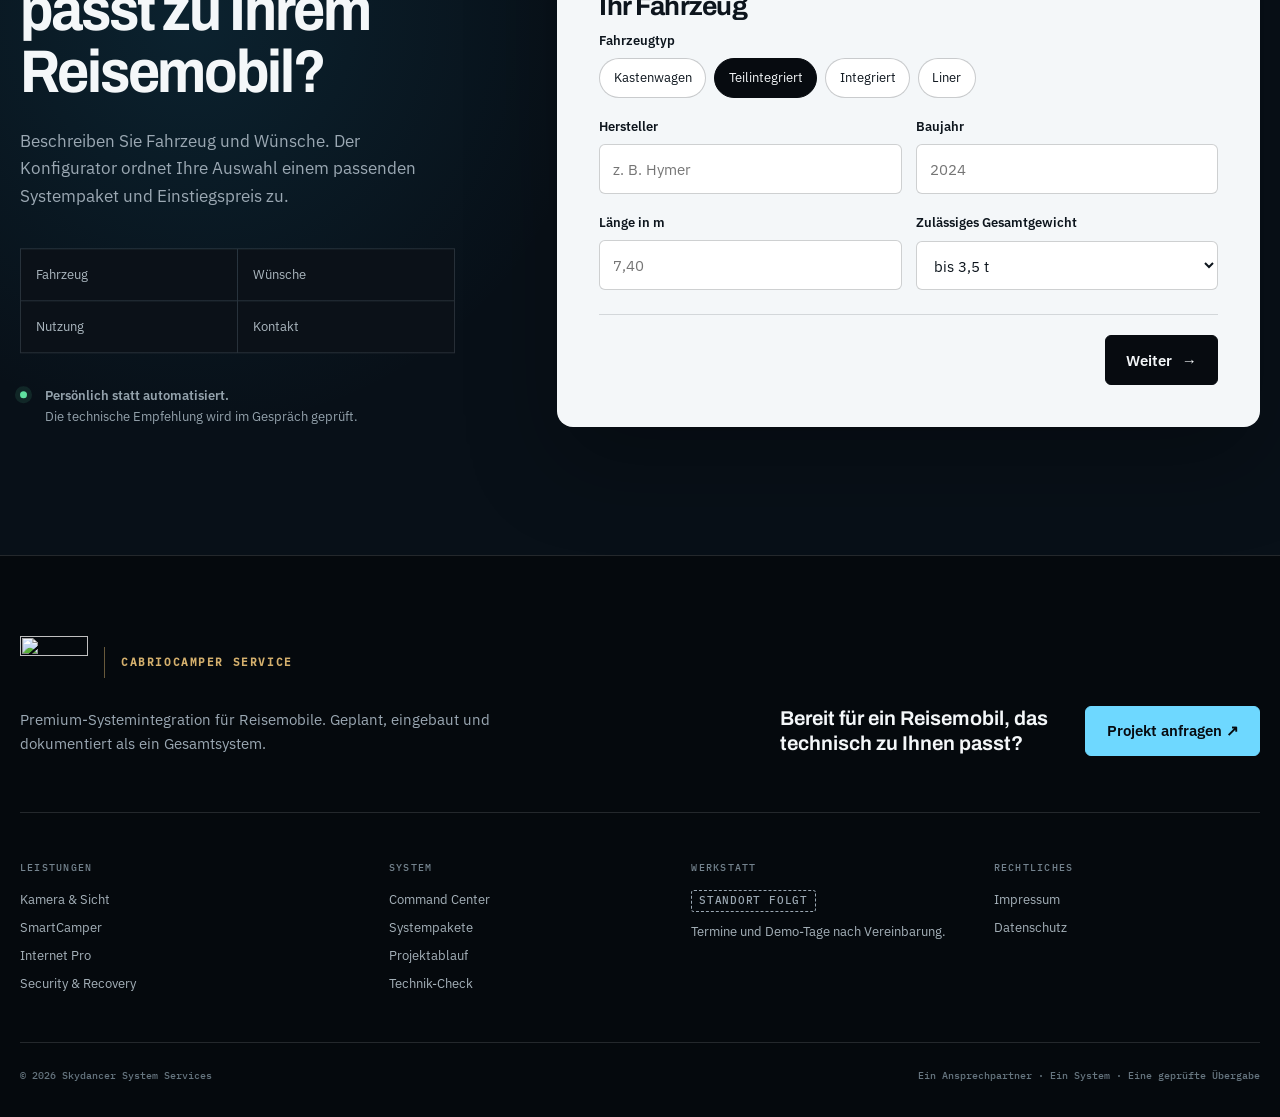
==== commit a1f5b15c: "Original-Skydancer und Nummerierung überarbeiten" ====
--- a/index.html
+++ b/index.html
@@ -1,6 +1,5 @@
 <!DOCTYPE html>
 <html lang="de">
-<!-- Eigenständige Chrome-Version: Medien, Schriften, Styles und Funktionen sind vollständig eingebettet. -->
 <head>
   <meta charset="UTF-8" />
   <meta name="viewport" content="width=device-width, initial-scale=1.0, viewport-fit=cover" />
@@ -12,642 +11,11 @@
   <meta property="og:title" content="Skydancer System Services" />
   <meta property="og:description" content="Premium-Systemintegration für Reisemobile. Ein Ansprechpartner. Ein System. Eine geprüfte Übergabe." />
   <meta property="og:url" content="https://vanlifemum-boop.github.io/Skydancer-System-Services/" />
-  <link rel="icon" type="image/png" href="[data-uri]" />
-  <style>
-/* Lokal gehostet (DSGVO): keine Verbindung zu Google Fonts. Nur Latin-Zeichensatz. */
-@font-face {
-  font-family: 'Archivo';
-  font-style: normal;
-  font-weight: 500 800;
-  font-stretch: 62% 125%;
-  font-display: swap;
-  src: url([data-uri]) format('woff2');
-  unicode-range: U+0000-00FF, U+0131, U+0152-0153, U+02BB-02BC, U+02C6, U+02DA, U+02DC, U+0304, U+0308, U+0329, U+2000-206F, U+20AC, U+2122, U+2191, U+2193, U+2212, U+2215, U+FEFF, U+FFFD;
-}
-@font-face {
-  font-family: 'IBM Plex Mono';
-  font-style: normal;
-  font-weight: 400;
-  font-display: swap;
-  src: url([data-uri]) format('woff2');
-  unicode-range: U+0000-00FF, U+0131, U+0152-0153, U+02BB-02BC, U+02C6, U+02DA, U+02DC, U+0304, U+0308, U+0329, U+2000-206F, U+20AC, U+2122, U+2191, U+2193, U+2212, U+2215, U+FEFF, U+FFFD;
-}
-@font-face {
-  font-family: 'IBM Plex Mono';
-  font-style: normal;
-  font-weight: 500;
-  font-display: swap;
-  src: url([data-uri]) format('woff2');
-  unicode-range: U+0000-00FF, U+0131, U+0152-0153, U+02BB-02BC, U+02C6, U+02DA, U+02DC, U+0304, U+0308, U+0329, U+2000-206F, U+20AC, U+2122, U+2191, U+2193, U+2212, U+2215, U+FEFF, U+FFFD;
-}
-@font-face {
-  font-family: 'IBM Plex Sans';
-  font-style: normal;
-  font-weight: 400 600;
-  font-stretch: 100%;
-  font-display: swap;
-  src: url([data-uri]) format('woff2');
-  unicode-range: U+0000-00FF, U+0131, U+0152-0153, U+02BB-02BC, U+02C6, U+02DA, U+02DC, U+0304, U+0308, U+0329, U+2000-206F, U+20AC, U+2122, U+2191, U+2193, U+2212, U+2215, U+FEFF, U+FFFD;
-}
-
-/* Skydancer System Services — Premium-Relaunch 2026
-   Automotive-Präzision, kühle Farben, keine extern geladenen Schriften. */
-:root {
-  color-scheme: dark;
-  --nacht: #070b10;
-  --nacht-2: #0b1118;
-  --nacht-3: #101923;
-  --panel: #121c26;
-  --eis: #f4f7f9;
-  --eis-2: #e8eef2;
-  --eis-3: #d5dfe5;
-  --blau: #6ed8ff;
-  --blau-hell: #a7ebff;
-  --blau-dunkel: #147aa3;
-  --gruen: #5fe0a0;
-  --text: #f4f7f9;
-  --text-leise: #9ba8b3;
-  --tinte: #0d151d;
-  --tinte-leise: #52616d;
-  --linie: rgba(244, 247, 249, .13);
-  --linie-stark: rgba(244, 247, 249, .25);
-  --linie-hell: rgba(13, 21, 29, .14);
-  --schatten: 0 30px 80px rgba(0, 0, 0, .25);
-  --f-display: "Archivo", "Helvetica Neue", Arial, sans-serif;
-  --f-text: "IBM Plex Sans", "Segoe UI", Arial, sans-serif;
-  --f-mono: "IBM Plex Mono", ui-monospace, "SFMono-Regular", Menlo, monospace;
-  --r-klein: 6px;
-  --r: 12px;
-  --r-gross: 20px;
-  --breite: 1240px;
-}
-
-* { box-sizing: border-box; }
-[hidden] { display: none !important; }
-html { scroll-behavior: smooth; scroll-padding-top: 82px; -webkit-text-size-adjust: 100%; }
-body { margin: 0; overflow-x: hidden; background: var(--nacht); color: var(--text); font-family: var(--f-text); font-size: 1.0625rem; line-height: 1.6; font-variant-numeric: tabular-nums; }
-body, button, input, select, textarea { -webkit-font-smoothing: antialiased; }
-img, svg { display: block; max-width: 100%; }
-a { color: inherit; }
-h1, h2, h3 { margin: 0; font-family: var(--f-display); font-weight: 700; line-height: 1.03; letter-spacing: -.035em; text-wrap: balance; }
-h1 { font-size: clamp(3rem, 6.9vw, 6.8rem); font-stretch: 88%; }
-h2 { font-size: clamp(2.35rem, 4.7vw, 4.6rem); font-stretch: 90%; }
-h3 { font-size: clamp(1.3rem, 2vw, 1.7rem); font-stretch: 96%; letter-spacing: -.02em; }
-p { margin: 0; }
-button, input, select, textarea { font: inherit; }
-:focus-visible { outline: 2px solid var(--blau-hell); outline-offset: 3px; }
-::selection { background: var(--blau); color: var(--nacht); }
-.symbol-defs { position: absolute; }
-.wrap { width: min(100% - 40px, var(--breite)); margin-inline: auto; }
-.sr-only { position: absolute; width: 1px; height: 1px; padding: 0; margin: -1px; overflow: hidden; clip: rect(0, 0, 0, 0); white-space: nowrap; border: 0; }
-.skip { position: fixed; z-index: 200; top: -80px; left: 16px; padding: 10px 16px; background: var(--eis); color: var(--tinte); text-decoration: none; border-radius: 0 0 8px 8px; transition: top .2s; }
-.skip:focus { top: 0; }
-.label, .eyebrow { font: 500 .75rem/1.4 var(--f-mono); letter-spacing: .14em; text-transform: uppercase; }
-.label { color: var(--text-leise); }
-.statuspunkt { display: inline-block; width: 7px; height: 7px; margin-right: .65rem; border-radius: 50%; background: var(--gruen); box-shadow: 0 0 0 5px rgba(95, 224, 160, .11); }
-.leise { color: var(--text-leise); }
-.ph { display: inline-block; padding: .2em .6em; border: 1px dashed currentColor; border-radius: 3px; color: var(--text-leise); font: 500 .7rem/1.4 var(--f-mono); letter-spacing: .07em; text-transform: uppercase; }
-
-/* Buttons */
-.btn { display: inline-flex; min-height: 50px; align-items: center; justify-content: center; gap: .65em; padding: .9em 1.35em; border: 1px solid var(--blau); border-radius: var(--r-klein); background: var(--blau); color: var(--nacht); font: 600 .94rem/1 var(--f-text); text-decoration: none; cursor: pointer; transition: color .2s, background .2s, border-color .2s, transform .2s; }
-.btn:hover { background: var(--blau-hell); border-color: var(--blau-hell); transform: translateY(-1px); }
-.btn--klein { min-height: 42px; padding: .75em 1.1em; font-size: .84rem; }
-.btn--glas { border-color: var(--linie-stark); background: rgba(7, 11, 16, .42); color: var(--eis); backdrop-filter: blur(12px); }
-.btn--glas:hover { border-color: rgba(255,255,255,.45); background: rgba(255,255,255,.1); color: #fff; }
-.btn--dunkel { border-color: var(--nacht); background: var(--nacht); color: var(--eis); }
-.btn--dunkel:hover { border-color: #1b2a36; background: #1b2a36; }
-.btn--zurueck { border-color: var(--linie-hell); background: transparent; color: var(--tinte); }
-.btn--zurueck:hover { border-color: rgba(13,21,29,.3); background: rgba(13,21,29,.05); }
-.btn-zeile { display: flex; flex-wrap: wrap; gap: 12px; }
-.play { display: grid; width: 22px; height: 22px; place-items: center; border: 1px solid var(--linie-stark); border-radius: 50%; font-size: .55rem; }
-
-/* Header */
-.kopf { position: fixed; z-index: 100; top: 0; right: 0; left: 0; border-bottom: 1px solid transparent; background: linear-gradient(to bottom, rgba(7,11,16,.84), rgba(7,11,16,0)); transition: background .25s, border-color .25s, box-shadow .25s; }
-.kopf.ist-kompakt, body:not(:has(.hero)) .kopf { border-color: var(--linie); background: rgba(7, 11, 16, .93); box-shadow: 0 10px 35px rgba(0,0,0,.15); backdrop-filter: blur(18px); }
-.kopf__innen { display: flex; min-height: 78px; align-items: center; gap: 32px; }
-.logo { display: inline-flex; align-items: center; gap: 16px; margin-right: auto; color: var(--eis); text-decoration: none; }
-.logo__bild { width: 68px; height: auto; flex: none; object-fit: contain; }
-.logo__zusatz { display: inline-flex; min-height: 31px; align-items: center; padding-left: 16px; border-left: 1px solid rgba(203, 169, 105, .5); color: #d5b06d; font: 600 .66rem/1.2 var(--f-mono); letter-spacing: .15em; text-transform: uppercase; white-space: nowrap; }
-.nav { display: flex; align-items: center; gap: clamp(18px, 2.1vw, 32px); }
-.nav > a:not(.btn) { position: relative; color: #c0cbd2; font-size: .89rem; text-decoration: none; }
-.nav > a:not(.btn)::after { position: absolute; right: 0; bottom: -.55rem; left: 0; height: 1px; background: var(--blau); content: ""; transform: scaleX(0); transform-origin: left; transition: transform .2s; }
-.nav > a:not(.btn):hover { color: #fff; }
-.nav > a:not(.btn):hover::after { transform: scaleX(1); }
-.menu-btn { display: none; width: 44px; height: 44px; place-items: center; gap: 5px; border: 1px solid var(--linie); border-radius: var(--r-klein); background: rgba(7,11,16,.5); color: #fff; cursor: pointer; }
-.menu-btn i { display: block; width: 18px; height: 1px; background: currentColor; transition: transform .2s; }
-
-/* Hero */
-.hero { position: relative; min-height: max(760px, 100svh); overflow: hidden; border-bottom: 1px solid var(--linie); isolation: isolate; }
-.hero__media, .hero__media img { position: absolute; inset: 0; width: 100%; height: 100%; }
-.hero__media { overflow: hidden; }
-.hero__media img { object-fit: cover; object-position: center; animation: hero-cinematic 20s ease-in-out infinite alternate; transform: scale(1.035); transform-origin: 64% 52%; will-change: transform; }
-.hero__overlay { position: absolute; z-index: 1; inset: 0; background: linear-gradient(90deg, rgba(4,7,11,.98) 0%, rgba(4,7,11,.88) 31%, rgba(4,7,11,.48) 52%, rgba(4,7,11,.05) 76%), linear-gradient(0deg, rgba(4,7,11,.72) 0%, transparent 38%, rgba(4,7,11,.2) 100%); }
-.hero__raster { position: absolute; z-index: 2; inset: 0; opacity: .16; background-image: linear-gradient(rgba(255,255,255,.08) 1px, transparent 1px), linear-gradient(90deg, rgba(255,255,255,.08) 1px, transparent 1px); background-size: 72px 72px; mask-image: linear-gradient(90deg, #000, transparent 58%); }
-.hero__motion { position: absolute; z-index: 2; inset: 0; overflow: hidden; pointer-events: none; }
-.hero__motion::before { position: absolute; top: -18%; left: 46%; width: 24vw; min-width: 260px; height: 140%; background: linear-gradient(90deg, transparent, rgba(110,216,255,.11), rgba(255,255,255,.045), transparent); content: ""; filter: blur(28px); mix-blend-mode: screen; transform: translateX(-75vw) skewX(-13deg); animation: hero-beam 12s ease-in-out infinite; }
-.hero__motion::after { position: absolute; top: 10%; right: 5%; width: min(38vw, 560px); aspect-ratio: 1; border-radius: 50%; background: radial-gradient(circle, rgba(90,199,238,.13), rgba(28,96,130,.04) 43%, transparent 69%); content: ""; filter: blur(8px); mix-blend-mode: screen; animation: hero-glow 8s ease-in-out infinite alternate; }
-.hero__innen { position: relative; z-index: 3; display: grid; min-height: max(760px, 100svh); grid-template-columns: minmax(0, 760px); align-items: center; padding-block: 130px 120px; }
-.hero__text { display: grid; max-width: 760px; gap: 27px; }
-.eyebrow { color: #d6e0e5; }
-.hero h1 { color: #fff; text-shadow: 0 2px 30px rgba(0,0,0,.3); }
-.hero h1 span { color: var(--blau); }
-.hero__sub { max-width: 630px; color: #c2ccd3; font-size: clamp(1.08rem, 1.55vw, 1.3rem); line-height: 1.58; }
-.hero__fakten { display: grid; max-width: 650px; grid-template-columns: repeat(3, minmax(0, 1fr)); margin: 12px 0 0; padding-top: 24px; border-top: 1px solid var(--linie-stark); }
-.hero__fakten div { display: grid; gap: 5px; padding-right: 18px; }
-.hero__fakten div + div { padding-left: 24px; border-left: 1px solid var(--linie); }
-.hero__fakten dt { color: var(--blau); font: 500 .72rem/1 var(--f-mono); letter-spacing: .12em; }
-.hero__fakten dd { margin: 0; color: #d8e0e5; font-size: .88rem; }
-.statusband { position: relative; z-index: 5; padding-block: 15px; border-bottom: 1px solid var(--linie); background: #070d13; }
-.hero__konsole { display: grid; min-height: 116px; grid-template-columns: minmax(185px,.8fr) minmax(170px,.7fr) minmax(0,2fr) minmax(170px,.7fr); overflow: hidden; border: 1px solid rgba(255,255,255,.18); border-radius: 14px; background: linear-gradient(110deg, rgba(110,216,255,.06), rgba(9,15,21,.92) 35%, rgba(9,15,21,.98)); box-shadow: 0 24px 60px rgba(0,0,0,.26); font-family: var(--f-mono); }
-.konsole__kopf, .konsole__fuss { display: flex; align-items: center; justify-content: space-between; gap: 10px; color: #9dabb5; font-size: .65rem; letter-spacing: .09em; text-transform: uppercase; }
-.konsole__kopf { align-items: flex-start; flex-direction: column; justify-content: center; padding: 18px 20px; border-right: 1px solid var(--linie); }
-.online { color: var(--gruen); }
-.online i { display: inline-block; width: 6px; height: 6px; margin-right: 5px; border-radius: 50%; background: currentColor; box-shadow: 0 0 12px currentColor; }
-.konsole__wert { display: grid; align-content: center; gap: 7px; padding: 17px 20px; border-right: 1px solid var(--linie); }
-.konsole__wert > span, .konsole__grid span { color: #85949f; font-size: .64rem; letter-spacing: .1em; text-transform: uppercase; }
-.konsole__wert strong { font: 600 1.9rem/1 var(--f-display); letter-spacing: -.04em; }
-.konsole__wert strong small { font: 400 .8rem/1 var(--f-mono); color: #8b9aa4; }
-.meter { height: 3px; overflow: hidden; border-radius: 4px; background: rgba(255,255,255,.1); }
-.meter i { display: block; height: 100%; background: linear-gradient(90deg, var(--gruen), var(--blau)); }
-.konsole__grid { display: grid; grid-template-columns: repeat(4, minmax(0,1fr)); border-right: 1px solid var(--linie); }
-.konsole__grid div { display: grid; align-content: center; gap: 7px; padding: 16px 18px; }
-.konsole__grid div + div { border-left: 1px solid var(--linie); }
-.konsole__grid strong { color: #edf3f6; font-size: .84rem; font-weight: 500; }
-.konsole__grid strong small { color: #85949f; font-size: .65rem; }
-.konsole__grid .ok { color: var(--gruen); }
-.konsole__fuss { align-items: flex-start; flex-direction: column; justify-content: center; padding: 17px 20px; font-size: .56rem; }
-.hero__scroll { position: absolute; z-index: 4; bottom: 26px; left: 50%; display: flex; align-items: center; gap: 13px; color: #aab6be; font: 500 .62rem/1 var(--f-mono); letter-spacing: .12em; text-decoration: none; text-transform: uppercase; transform: translateX(-50%); }
-.hero__scroll i { position: relative; width: 42px; height: 1px; overflow: hidden; background: rgba(255,255,255,.28); }
-.hero__scroll i::after { position: absolute; inset: 0; background: var(--blau); content: ""; animation: scroll-line 2.5s infinite; transform: translateX(-100%); }
-@keyframes scroll-line { 55%, 100% { transform: translateX(100%); } }
-@keyframes hero-cinematic { from { transform: scale(1.035) translate3d(-.25%,0,0); } to { transform: scale(1.105) translate3d(1.1%,-.45%,0); } }
-@keyframes hero-beam { 0%,15% { transform: translateX(-75vw) skewX(-13deg); opacity: 0; } 38%,62% { opacity: .75; } 85%,100% { transform: translateX(72vw) skewX(-13deg); opacity: 0; } }
-@keyframes hero-glow { from { opacity: .38; transform: scale(.88) translate3d(0,2%,0); } to { opacity: .9; transform: scale(1.08) translate3d(-4%,-2%,0); } }
-
-/* Markenleiste */
-.systemleiste { border-bottom: 1px solid var(--linie); background: #090e14; }
-.systemleiste__innen { display: flex; min-height: 92px; align-items: center; gap: 28px; }
-.systemleiste__titel, .systemleiste__hinweis { flex: none; color: #778691; font: 500 .63rem/1.3 var(--f-mono); letter-spacing: .12em; text-transform: uppercase; }
-.systemleiste__hinweis { margin-left: auto; text-align: right; }
-.marken { display: flex; flex-wrap: wrap; align-items: center; justify-content: center; gap: 10px clamp(18px, 2.5vw, 35px); }
-.marken span { color: #cdd6dc; font: 650 .79rem/1 var(--f-display); letter-spacing: .1em; opacity: .82; }
-
-/* Gemeinsame Sektionen */
-.sek { position: relative; padding-block: clamp(86px, 10vw, 150px); }
-.sek--hell { background: var(--eis); color: var(--tinte); }
-.sek--hell .label { color: var(--tinte-leise); }
-.sek__kopf { display: grid; max-width: 760px; gap: 18px; margin-bottom: clamp(48px, 7vw, 82px); }
-.sek__kopf > p { max-width: 650px; color: var(--text-leise); font-size: 1.08rem; }
-.sek__kopf--breit { max-width: none; grid-template-columns: minmax(0, 1.25fr) minmax(280px, .75fr); align-items: end; gap: clamp(40px, 8vw, 110px); }
-.sek__kopf--breit > div { display: grid; gap: 17px; }
-.sek__kopf--breit > p { padding-bottom: 5px; }
-
-/* Prinzip */
-.prinzip { overflow: hidden; }
-.intro { display: grid; grid-template-columns: minmax(180px, .35fr) minmax(0, 1fr); gap: clamp(40px, 9vw, 130px); }
-.intro > div:first-child { display: flex; align-items: flex-start; gap: 18px; padding-top: 10px; }
-.intro__linie { height: 1px; flex: 1; margin-top: .5em; background: var(--linie-hell); }
-.intro__text { display: grid; max-width: 880px; gap: 27px; }
-.intro__text p { max-width: 670px; color: var(--tinte-leise); font-size: 1.13rem; }
-.prinzip__karten { display: grid; grid-template-columns: repeat(3, minmax(0, 1fr)); gap: 1px; margin-top: clamp(60px, 8vw, 110px); background: var(--linie-hell); border: 1px solid var(--linie-hell); }
-.prinzipkarte { position: relative; display: grid; min-height: 380px; align-content: end; gap: 16px; overflow: hidden; padding: clamp(28px, 4vw, 48px); background: #fff; }
-.prinzipkarte__nr { position: absolute; top: 26px; left: 30px; color: var(--tinte-leise); font: 500 .7rem/1 var(--f-mono); }
-.prinzipkarte svg { position: absolute; top: 50px; right: 34px; width: 74px; color: var(--blau-dunkel); fill: none; stroke: currentColor; stroke-width: 1.2; }
-.prinzipkarte h3 { max-width: 240px; }
-.prinzipkarte p { color: var(--tinte-leise); font-size: .96rem; }
-.prinzipkarte--dunkel { background: var(--nacht-2); color: var(--eis); }
-.prinzipkarte--dunkel p, .prinzipkarte--dunkel .prinzipkarte__nr { color: var(--text-leise); }
-.prinzipkarte--dunkel svg { color: var(--blau); }
-.prinzipkarte--blau { background: #dff5fc; }
-
-/* Leistungen */
-.leistungen { background: var(--nacht); }
-.service-grid { display: grid; grid-template-columns: repeat(12, minmax(0, 1fr)); gap: 14px; }
-.service { position: relative; display: flex; min-height: 390px; grid-column: span 4; flex-direction: column; overflow: hidden; padding: 26px; border: 1px solid var(--linie); border-radius: var(--r); background: linear-gradient(145deg, rgba(255,255,255,.035), rgba(255,255,255,.01)); transition: border-color .25s, background .25s, transform .25s; }
-.service--gross { min-height: 420px; grid-column: span 6; }
-.service:hover { z-index: 1; border-color: rgba(110,216,255,.5); background: linear-gradient(145deg, rgba(110,216,255,.075), rgba(255,255,255,.015)); transform: translateY(-4px); }
-.service--akzent { border-color: rgba(110,216,255,.35); background: radial-gradient(circle at 88% 10%, rgba(110,216,255,.17), transparent 42%), linear-gradient(145deg, rgba(255,255,255,.04), rgba(255,255,255,.01)); }
-.service__kopf { display: flex; align-items: flex-start; justify-content: space-between; }
-.service__nr { color: #6f7d88; font: 500 .7rem/1 var(--f-mono); letter-spacing: .1em; }
-.service__kopf svg { width: 42px; color: var(--blau); fill: none; stroke: currentColor; stroke-width: 1.4; }
-.service__inhalt { display: grid; gap: 17px; margin-top: auto; padding-top: 60px; }
-.service__inhalt p { max-width: 520px; color: var(--text-leise); font-size: .96rem; }
-.tags { display: flex; flex-wrap: wrap; gap: 6px; margin: 0; padding: 0; list-style: none; }
-.tags li { padding: .45em .7em; border: 1px solid var(--linie); border-radius: 100px; color: #b4c0c8; font-size: .7rem; }
-.service__fuss { display: grid; grid-template-columns: minmax(0, 1fr) auto auto; align-items: center; gap: 13px; margin-top: 28px; padding-top: 18px; border-top: 1px solid var(--linie); }
-.service__fuss > span { color: #75838d; font: 500 .65rem/1.3 var(--f-mono); letter-spacing: .05em; text-transform: uppercase; }
-.service__fuss strong { font: 500 .77rem/1.2 var(--f-mono); white-space: nowrap; }
-.service__fuss a { display: grid; width: 34px; height: 34px; place-items: center; border: 1px solid var(--linie); border-radius: 50%; color: var(--blau); text-decoration: none; transition: background .2s, color .2s; }
-.service__fuss a:hover { background: var(--blau); color: var(--nacht); }
-.preishinweis { margin-top: 20px; color: #74828d; font-size: .8rem; }
-
-/* Command Center */
-.command { overflow: hidden; background: #0a121a; }
-.command::before { position: absolute; inset: 0; opacity: .18; background-image: linear-gradient(rgba(255,255,255,.045) 1px, transparent 1px), linear-gradient(90deg, rgba(255,255,255,.045) 1px, transparent 1px); background-size: 64px 64px; content: ""; mask-image: radial-gradient(circle at center, #000, transparent 72%); }
-.command__glow { position: absolute; top: 5%; right: -20%; width: 65vw; height: 65vw; border-radius: 50%; background: radial-gradient(circle, rgba(35,151,196,.18), transparent 64%); filter: blur(30px); pointer-events: none; }
-.command .wrap { position: relative; }
-.command__kopf { max-width: 760px; }
-.command__layout { display: grid; grid-template-columns: minmax(0, 1.45fr) minmax(300px, .55fr); gap: 14px; }
-.fahrzeug, .modul { border: 1px solid var(--linie); border-radius: var(--r); background: rgba(8, 14, 20, .72); box-shadow: var(--schatten); backdrop-filter: blur(8px); }
-.fahrzeug { overflow: hidden; }
-.fahrzeug__kopf { display: flex; min-height: 48px; align-items: center; justify-content: space-between; gap: 20px; padding: 0 18px; border-bottom: 1px solid var(--linie); color: #81909b; font: 500 .65rem/1.3 var(--f-mono); letter-spacing: .08em; text-transform: uppercase; }
-.fahrzeug__buehne { position: relative; min-height: 400px; background-image: linear-gradient(rgba(255,255,255,.05) 1px, transparent 1px), linear-gradient(90deg, rgba(255,255,255,.05) 1px, transparent 1px); background-size: 40px 40px; }
-.fahrzeug__buehne--3d { min-height: 440px; overflow: hidden; isolation: isolate; background-color: #09131c; background-image: radial-gradient(ellipse at 52% 44%, rgba(56,175,218,.16), transparent 52%), linear-gradient(rgba(255,255,255,.043) 1px, transparent 1px), linear-gradient(90deg, rgba(255,255,255,.043) 1px, transparent 1px); }
-.fahrzeug__buehne--3d::before { position: absolute; z-index: -1; inset: 0; background: linear-gradient(116deg, transparent 15%, rgba(110,216,255,.045) 49%, transparent 72%); content: ""; transform: translateX(-35%); animation: vehicle-scan 7s ease-in-out infinite; }
-.vehicle-badge { position: absolute; z-index: 5; top: 18px; left: 18px; display: flex; align-items: center; gap: 8px; padding: 7px 10px; border: 1px solid rgba(110,216,255,.24); border-radius: 100px; background: rgba(7,11,16,.58); color: #a8bbc6; font: 500 .59rem/1 var(--f-mono); letter-spacing: .1em; text-transform: uppercase; backdrop-filter: blur(8px); }
-.vehicle-badge i { width: 6px; height: 6px; border-radius: 50%; background: var(--gruen); box-shadow: 0 0 12px var(--gruen); }
-.vehicle-scene { --vehicle-scale: .93; --vehicle-turn: -32deg; position: absolute; z-index: 2; inset: 0; outline: none; cursor: grab; perspective: 1100px; perspective-origin: 50% 44%; touch-action: pan-y; -webkit-user-select: none; user-select: none; }
-.vehicle-scene:focus-visible { outline: 1px solid var(--blau); outline-offset: -5px; }
-.vehicle-scene.is-dragging { cursor: grabbing; }
-.vehicle-shadow { position: absolute; top: 69%; left: 50%; width: min(72%, 560px); height: 48px; border-radius: 50%; background: rgba(0,0,0,.72); filter: blur(18px); opacity: .85; transform: translate(-50%, -50%); }
-.vehicle-orbit { position: absolute; top: 49%; left: 50%; width: 560px; height: 190px; transform-style: preserve-3d; animation: vehicle-orbit 9s ease-in-out infinite; will-change: transform; }
-.vehicle-scene.is-manual .vehicle-orbit { animation: none; transform: translate3d(-50%,-50%,0) rotateX(-7deg) rotateY(var(--vehicle-turn)) scale(var(--vehicle-scale)); }
-.bus-3d { position: relative; width: 560px; height: 190px; transform-style: preserve-3d; }
-.bus-face { position: absolute; overflow: hidden; border: 1px solid rgba(234,244,249,.35); box-shadow: inset 0 0 28px rgba(255,255,255,.08); backface-visibility: hidden; transform-style: preserve-3d; }
-.bus-face--side { inset: 0; overflow: visible; border-radius: 7px 30px 17px 8px; background: linear-gradient(104deg, #a9b4ba 0%, #edf2f4 17%, #f8fafb 54%, #abb8bf 100%); }
-.bus-face--side::before { position: absolute; inset: 0; border-radius: inherit; background: linear-gradient(180deg, rgba(255,255,255,.42), transparent 16%, transparent 68%, rgba(13,25,34,.23)), linear-gradient(108deg, transparent 0 28%, rgba(255,255,255,.4) 42%, transparent 57%); content: ""; pointer-events: none; }
-.bus-face--side-a { transform: translateZ(68px); }
-.bus-face--side-b { transform: rotateY(180deg) translateZ(68px); }
-.skydancer-rear-window { position: absolute; z-index: 1; top: 43px; left: 47px; width: 72px; height: 39px; border: 2px solid #667b87; border-radius: 3px; background: linear-gradient(135deg, #07121a, #17394c 68%, #285a70); box-shadow: inset 0 0 13px #050a0e, 0 1px rgba(255,255,255,.6); }
-.skydancer-rear-window::after { position: absolute; inset: 0; background: linear-gradient(116deg, transparent 22%, rgba(181,227,245,.2) 43%, transparent 60%); content: ""; }
-.skydancer-cockpit { position: absolute; z-index: 2; top: 10px; right: 8px; width: 240px; height: 112px; overflow: hidden; border: 3px solid #111b22; border-radius: 5px 20px 5px 4px; background: #050b10; box-shadow: inset 0 0 22px #000, 0 1px rgba(255,255,255,.5); clip-path: polygon(0 11%, 78% 0, 94% 10%, 100% 31%, 100% 100%, 0 100%); }
-.cockpit-glass { position: absolute; overflow: hidden; border: 1px solid rgba(133,177,196,.58); background: linear-gradient(135deg, #071018 3%, #15384c 62%, #2d6075); box-shadow: inset 0 0 16px rgba(2,7,11,.85); }
-.cockpit-glass::after { position: absolute; inset: 0; background: linear-gradient(117deg, transparent 15%, rgba(188,231,248,.22) 35%, transparent 55%); content: ""; }
-.cockpit-glass--salon { top: 12px; left: 8px; width: 116px; height: 59px; border-radius: 3px 4px 4px 3px; }
-.cockpit-glass--lower { bottom: 7px; left: 23px; width: 109px; height: 27px; border-radius: 10px 3px 3px 10px; }
-.cockpit-glass--driver { top: 7px; right: 6px; width: 100px; height: 96px; border-radius: 4px 15px 4px 4px; clip-path: polygon(0 7%, 72% 0, 91% 13%, 100% 30%, 100% 100%, 18% 100%, 0 64%); }
-.cockpit-seat { position: absolute; z-index: 2; top: 42px; width: 18px; height: 28px; border-radius: 9px 9px 5px 5px; background: linear-gradient(90deg, #6b4b34, #d2a275 48%, #6b4b34); box-shadow: 0 0 8px rgba(244,183,120,.22); opacity: .8; }
-.cockpit-seat::before { position: absolute; top: -9px; left: 3px; width: 12px; height: 12px; border-radius: 50%; background: #b7845d; content: ""; }.cockpit-seat--1 { left: 51px; }.cockpit-seat--2 { left: 91px; }
-.cabrio-rail { position: absolute; z-index: 3; top: -4px; right: 18px; width: 225px; height: 17px; border-radius: 2px 13px 2px 2px; background: linear-gradient(180deg, #f8fafb, #86959d 64%, #25343d 65% 78%, #dbe4e8 79%); box-shadow: 0 2px 3px rgba(0,0,0,.25); transform: translateZ(2px); }
-.cabrio-rail i { position: absolute; top: 2px; right: 35px; width: 88px; height: 6px; border-radius: 5px; background: #0a1319; box-shadow: -70px 0 0 #6d7b82; }
-.bus-swoosh { position: absolute; z-index: 1; top: 98px; right: -1px; left: -1px; height: 78px; background: linear-gradient(180deg, transparent 0 11%, #596a74 12% 31%, transparent 32%), linear-gradient(90deg, transparent 0 54%, rgba(94,106,114,.92) 54% 100%); opacity: .96; }
-.bus-swoosh::after { position: absolute; top: 28px; right: 0; left: 0; height: 3px; background: linear-gradient(90deg, #394e59, #7fdfff 60%, #f4f7f9); content: ""; box-shadow: 0 0 7px rgba(110,216,255,.38); }
-.bus-brand { position: absolute; z-index: 4; top: 112px; left: 319px; display: flex; align-items: baseline; gap: 7px; color: #1a2c36; letter-spacing: -.04em; }
-.bus-brand b { font: 500 21px/1 var(--f-display); }
-.bus-brand span { color: #435a67; font: 500 6px/1 var(--f-mono); letter-spacing: .12em; }
-.bus-door { position: absolute; z-index: 4; top: 36px; left: 248px; width: 60px; height: 133px; border: 2px solid #263a46; border-radius: 5px 5px 10px 10px; background: linear-gradient(145deg, rgba(246,249,250,.96), rgba(160,174,182,.92)); box-shadow: 0 0 0 1px rgba(255,255,255,.42); }
-.bus-door i { position: absolute; top: 8px; right: 7px; left: 7px; height: 47px; border-radius: 3px; background: linear-gradient(140deg, #0a1721, #21485d); box-shadow: inset 0 0 13px #071019; }
-.bus-door span { position: absolute; top: 77px; right: 7px; width: 3px; height: 12px; border-radius: 3px; background: #2b3d47; }
-.bus-bay { position: absolute; bottom: 14px; height: 38px; border: 1px solid rgba(35,53,63,.55); border-radius: 4px; background: linear-gradient(180deg, rgba(35,52,61,.08), rgba(27,44,53,.2)); box-shadow: inset 0 1px rgba(255,255,255,.35); }
-.bus-bay--1 { left: 23px; width: 143px; }.bus-bay--2 { left: 177px; width: 139px; }.bus-bay--3 { right: 22px; width: 91px; }
-.bus-wheel { position: absolute; z-index: 3; bottom: -28px; width: 84px; height: 84px; border: 7px solid #080d12; border-radius: 50%; background: radial-gradient(circle, #15232d 0 17%, #9eafb8 18% 25%, #263640 26% 38%, #cbd5da 39% 42%, #131d24 43% 63%, #06090c 64%); box-shadow: 0 5px 18px rgba(0,0,0,.65), inset 0 0 0 2px #202a30; transform: translateZ(4px); }
-.bus-wheel::before { position: absolute; inset: 19px; border: 1px solid #8ca0ab; border-radius: 50%; content: ""; background: repeating-conic-gradient(from 4deg, transparent 0 15deg, rgba(203,216,223,.7) 16deg 21deg); }
-.bus-wheel i { position: absolute; inset: 31px; z-index: 2; border-radius: 50%; background: radial-gradient(circle at 35% 32%, #dce5e9, #435660 70%); }
-.bus-wheel--rear { left: 69px; }.bus-wheel--front { right: 55px; }
-.bus-face--front, .bus-face--rear { top: 0; left: 212px; width: 136px; height: 190px; }
-.bus-face--front { border-radius: 8px 29px 15px 8px; background: linear-gradient(165deg, #e9eef0 0 47%, #63717a 48% 76%, #b7c2c7 77%); transform: rotateY(90deg) translateZ(280px); }
-.bus-windshield { position: absolute; top: 8px; right: 7px; left: 7px; height: 108px; overflow: hidden; border: 4px solid #10191f; border-radius: 5px 22px 4px 4px; background: linear-gradient(145deg, #050b10 12%, #123348 67%, #2e6a83); box-shadow: inset 0 0 25px #020507; clip-path: polygon(3% 4%, 77% 0, 94% 12%, 100% 27%, 100% 100%, 0 100%, 0 16%); }
-.bus-windshield::after { position: absolute; inset: 0; background: linear-gradient(113deg, transparent 17%, rgba(175,229,249,.25) 34%, transparent 52%); content: ""; }
-.bus-windshield i { position: absolute; top: 0; bottom: 0; left: 50%; width: 3px; background: #111c23; box-shadow: 1px 0 rgba(194,220,232,.25); }
-.bus-frontline { position: absolute; top: 118px; right: 0; left: 0; height: 4px; background: linear-gradient(90deg, #202d35, #77868e 22%, #202d35 50%, #77868e 78%, #202d35); box-shadow: 0 0 8px rgba(110,216,255,.2); }
-.bus-light { position: absolute; top: 131px; width: 35px; height: 11px; border-radius: 2px 10px 3px 8px; background: linear-gradient(90deg, #7ccfea, #f4fdff 55%, #8edff5); box-shadow: 0 0 11px rgba(167,235,255,.75); clip-path: polygon(0 22%,100% 0,83% 100%,8% 78%); }.bus-light--l { left: 8px; }.bus-light--r { right: 8px; transform: scaleX(-1); }
-.bus-grille { position: absolute; bottom: 3px; left: 50%; display: flex; width: 43px; height: 45px; align-items: stretch; justify-content: center; gap: 3px; padding: 5px 6px; border: 2px solid #465861; border-radius: 7px 7px 3px 3px; background: #070b0e; box-shadow: inset 0 0 8px #000; transform: translateX(-50%); }.bus-grille i { width: 3px; height: 100%; border-radius: 2px; background: #26343b; }
-.bus-emblem { position: absolute; bottom: 45px; left: 50%; display: grid; width: 18px; height: 18px; place-items: center; border: 1px solid rgba(227,240,246,.75); border-radius: 50%; background: #15242c; color: var(--blau); font: 700 9px/1 var(--f-display); transform: translateX(-50%); }
-.bus-face--rear { border-radius: 24px 6px 8px 15px; background: linear-gradient(145deg, #dce5e9, #71838d); transform: rotateY(-90deg) translateZ(280px); }
-.bus-rear-window { position: absolute; top: 14px; right: 12px; left: 12px; height: 68px; border: 1px solid #607d8c; border-radius: 16px 5px 5px 5px; background: linear-gradient(135deg, #09141d, #1d4054); box-shadow: inset 0 0 18px #050a0e; }
-.bus-tail { position: absolute; top: 96px; width: 8px; height: 48px; border-radius: 5px; background: linear-gradient(#ff5d57 0 36%, #ffcb68 37% 54%, #d91f2b 55%); box-shadow: 0 0 9px rgba(255,74,66,.5); }.bus-tail--l { left: 11px; }.bus-tail--r { right: 11px; }
-.bus-rear-panel { position: absolute; right: 27px; bottom: 16px; left: 27px; height: 30px; border: 1px solid #455b67; border-radius: 4px; background: rgba(21,36,45,.12); }.bus-face--rear > span { position: absolute; top: 103px; right: 0; left: 0; color: #2b414d; font: 600 7px/1 var(--f-mono); letter-spacing: .16em; text-align: center; }
-.bus-face--roof, .bus-face--floor { left: 0; width: 560px; height: 136px; }
-.bus-face--roof { top: 27px; overflow: visible; border-radius: 16px; background: linear-gradient(90deg, #7d8d96, #e5ebee 24%, #bac6cc 72%, #71818a); transform: rotateX(90deg) translateZ(95px); }
-.roof-panel { position: absolute; top: 20px; height: 90px; border: 2px solid #354c59; border-radius: 3px; background: repeating-linear-gradient(90deg, transparent 0 14px, rgba(117,191,216,.2) 15px 16px), repeating-linear-gradient(0deg, #0f2a3a 0 13px, #173e52 14px 15px); box-shadow: 0 2px 5px rgba(0,0,0,.25); }.roof-panel--1 { left: 72px; width: 78px; }.roof-panel--2 { left: 158px; width: 78px; }
-.roof-cabrio-opening { position: absolute; top: 12px; right: 16px; width: 215px; height: 112px; border: 5px solid #18262e; border-radius: 5px 15px 5px 5px; background: radial-gradient(ellipse at 48% 60%, rgba(218,156,98,.42), transparent 25%), linear-gradient(135deg, #020507, #173141 72%, #081018); box-shadow: inset 0 0 22px #000, 0 0 0 2px rgba(225,235,240,.55); transform: translateZ(2px); }
-.roof-cabrio-opening::after { position: absolute; inset: 8px; border: 1px solid rgba(137,190,212,.34); border-radius: 3px 10px 3px 3px; background: linear-gradient(125deg, transparent 25%, rgba(183,229,246,.14) 42%, transparent 59%); content: ""; }
-.roof-cabrio-cover { position: absolute; top: 8px; right: 182px; width: 80px; height: 119px; border: 2px solid #5b6d76; border-radius: 5px; background: linear-gradient(90deg, #7c8c94, #edf2f4 45%, #788991); box-shadow: 9px 0 14px rgba(0,0,0,.25); transform: translateZ(11px); }
-.roof-dome { position: absolute; top: 43px; left: 246px; width: 47px; height: 47px; border: 2px solid #78909c; border-radius: 50%; background: radial-gradient(ellipse at 50% 24%, #eef5f7, #8a9aa2 70%); box-shadow: 0 8px 14px rgba(0,0,0,.2); transform: translateZ(14px); }.roof-air { position: absolute; top: 34px; left: 18px; width: 42px; height: 65px; border: 2px solid #5e737e; border-radius: 7px; background: linear-gradient(90deg, #9aaab2, #e0e7ea, #7f9099); transform: translateZ(9px); }
-.bus-face--floor { top: 27px; background: #101920; transform: rotateX(-90deg) translateZ(95px); }
-.bus-hotspot { position: absolute; z-index: 12; display: grid; width: 35px; height: 35px; place-items: center; padding: 0; border: 1px solid var(--blau); border-radius: 50%; background: rgba(7,11,16,.91); color: var(--eis); font: 500 9px/1 var(--f-mono); cursor: pointer; transform: translate(-50%,-50%) translateZ(8px); transition: background .2s, color .2s, scale .2s; }
-.bus-hotspot::after { position: absolute; inset: -8px; border: 1px solid var(--blau); border-radius: 50%; content: ""; opacity: .35; animation: hotspot 2.8s ease-out infinite; }
-.bus-hotspot:hover { scale: 1.1; }.bus-hotspot[aria-pressed="true"] { background: var(--blau); color: var(--nacht); }.bus-hotspot[aria-pressed="true"]::after { animation: none; opacity: 0; }
-.bus-hotspot--kamera { top: 41%; right: -2%; }.bus-hotspot--smart { top: 50%; left: 55%; }.bus-hotspot--internet { top: 4%; left: 70%; }.bus-hotspot--security { top: 41%; right: 13%; }.bus-hotspot--autarkie { top: 82%; left: 39%; }
-.vehicle-hint { position: absolute; z-index: 4; right: 16px; bottom: 13px; left: 16px; color: #6f818d; font: 500 .57rem/1.4 var(--f-mono); letter-spacing: .06em; text-align: center; text-transform: uppercase; pointer-events: none; }.vehicle-hint span { margin-right: 6px; color: var(--blau); font-size: .85rem; }
-@keyframes hotspot { from { opacity: .5; transform: scale(.7); } to { opacity: 0; transform: scale(1.5); } }
-@keyframes vehicle-orbit { 0%,100% { transform: translate3d(-50%,-50%,0) rotateX(-7deg) rotateY(-42deg) scale(var(--vehicle-scale)); } 50% { transform: translate3d(-50%,-50%,0) rotateX(-7deg) rotateY(-22deg) scale(var(--vehicle-scale)); } }
-@keyframes vehicle-scan { 0%,100% { transform: translateX(-44%); } 50% { transform: translateX(48%); } }
-.modul-legende { display: flex; flex-wrap: wrap; gap: 7px; padding: 14px 16px; border-top: 1px solid var(--linie); }
-.modul-legende button { padding: .6em .9em; border: 1px solid var(--linie); border-radius: 100px; background: transparent; color: #8998a3; font: 500 .7rem/1 var(--f-mono); cursor: pointer; }
-.modul-legende button:hover, .modul-legende button[aria-pressed="true"] { border-color: var(--blau); color: var(--eis); }
-.modul { position: relative; display: flex; min-height: 500px; flex-direction: column; gap: 18px; overflow: hidden; padding: 30px; }
-.modul__status { color: var(--gruen); font: 500 .68rem/1.4 var(--f-mono); }
-.modul__status span { display: inline-block; width: 6px; height: 6px; margin-right: 6px; border-radius: 50%; background: currentColor; }
-.modul__index { position: absolute; top: 30px; right: 30px; color: rgba(255,255,255,.08); font: 700 5.5rem/1 var(--f-display); }
-.modul h3 { margin-top: auto; padding-top: 90px; font-size: clamp(1.8rem, 3vw, 2.7rem); }
-.modul > p:not(.modul__status):not(.modul__index) { color: var(--text-leise); font-size: .95rem; }
-.modul ul { display: grid; gap: 8px; margin: 0; padding: 0; color: #bec9d0; font-size: .85rem; list-style: none; }
-.modul li { position: relative; padding-left: 18px; }
-.modul li::before { position: absolute; top: .65em; left: 0; width: 5px; height: 5px; border-radius: 50%; background: var(--blau); content: ""; }
-.modul__linie { display: grid; grid-template-columns: repeat(5, 1fr); gap: 4px; margin-top: auto; }
-.modul__linie i { height: 2px; background: var(--linie); }
-.modul__linie i:nth-child(2) { background: var(--blau); }
-.command__cta { display: grid; grid-template-columns: .75fr 1.15fr 1fr; align-items: center; gap: 30px; margin-top: 14px; padding: 26px 30px; border: 1px solid var(--linie); border-radius: var(--r); background: linear-gradient(90deg, rgba(110,216,255,.08), rgba(255,255,255,.025)); }
-.command__cta > div:first-child { display: grid; gap: 6px; }
-.command__cta > div:first-child strong { font: 700 1.45rem/1 var(--f-display); }
-.command__cta > p { color: var(--text-leise); font-size: .9rem; }
-.command__cta > div:last-child { display: flex; align-items: center; justify-content: flex-end; gap: 18px; }
-.command__cta > div:last-child > strong { font: 500 .85rem/1 var(--f-mono); white-space: nowrap; }
-
-/* Pakete */
-.pakete { background: #eef3f6; }
-.pakete__kopf > p { color: var(--tinte-leise); }
-.paket-grid { display: grid; grid-template-columns: repeat(3, minmax(0, 1fr)); gap: 14px; }
-.paket { position: relative; display: flex; min-height: 620px; flex-direction: column; padding: clamp(26px, 3vw, 38px); border: 1px solid var(--linie-hell); border-radius: var(--r); background: #fff; }
-.paket--empfohlen { border-color: var(--nacht); background: var(--nacht); color: var(--eis); box-shadow: 0 28px 70px rgba(6,15,22,.2); transform: translateY(-12px); }
-.paket__badge { position: absolute; top: 0; right: 28px; padding: .65em 1em; background: var(--blau); color: var(--nacht); font: 600 .65rem/1 var(--f-mono); letter-spacing: .08em; text-transform: uppercase; }
-.paket__oben { display: flex; align-items: center; justify-content: space-between; margin-bottom: 58px; color: var(--tinte-leise); font: 500 .66rem/1 var(--f-mono); letter-spacing: .08em; text-transform: uppercase; }
-.paket--empfohlen .paket__oben { color: var(--text-leise); }
-.paket h3 { font-size: clamp(1.8rem, 2.6vw, 2.6rem); }
-.paket__intro { min-height: 82px; margin-top: 18px; color: var(--tinte-leise); font-size: .95rem; }
-.paket--empfohlen .paket__intro { color: var(--text-leise); }
-.paket ul { display: grid; gap: 11px; margin: 26px 0 0; padding: 24px 0 0; border-top: 1px solid var(--linie-hell); color: var(--tinte-leise); font-size: .9rem; list-style: none; }
-.paket--empfohlen ul { border-color: var(--linie); color: #b4c1c9; }
-.paket li { position: relative; padding-left: 20px; }
-.paket li::before { position: absolute; top: .55em; left: 0; width: 7px; height: 7px; border: 1px solid var(--blau-dunkel); border-radius: 50%; content: ""; }
-.paket--empfohlen li::before { border-color: var(--blau); }
-.paket__preis { display: grid; gap: 7px; margin-top: auto; padding-top: 35px; }
-.paket__preis small { color: var(--tinte-leise); font: 500 .66rem/1 var(--f-mono); letter-spacing: .08em; text-transform: uppercase; }
-.paket--empfohlen .paket__preis small { color: var(--text-leise); }
-.paket__preis strong { font: 700 clamp(1.6rem, 2.3vw, 2.2rem)/1 var(--f-display); letter-spacing: -.03em; }
-.paket__link { display: flex; align-items: center; justify-content: space-between; margin-top: 26px; padding-top: 20px; border-top: 1px solid var(--linie-hell); color: var(--tinte); font-size: .87rem; font-weight: 600; text-decoration: none; }
-.paket--empfohlen .paket__link { border-color: var(--linie); color: var(--eis); }
-.paket__link span { color: var(--blau-dunkel); font-size: 1.2rem; }
-.paket--empfohlen .paket__link span { color: var(--blau); }
-.pakete__solo { display: flex; flex-wrap: wrap; gap: 18px 36px; margin-top: 26px; padding: 20px 24px; border: 1px solid var(--linie-hell); border-radius: var(--r-klein); color: var(--tinte-leise); font-size: .83rem; }
-.pakete__solo strong { color: var(--tinte); font-family: var(--f-mono); font-weight: 500; }
-
-/* Ablauf */
-.ablauf-sektion { background: var(--nacht-2); }
-.ablauf { display: grid; grid-template-columns: repeat(4, minmax(0, 1fr)); margin: 0; padding: 0; list-style: none; }
-.schritt { position: relative; display: flex; min-height: 340px; flex-direction: column; gap: 35px; padding: 28px 28px 24px 0; border-top: 1px solid var(--linie-stark); }
-.schritt:not(:last-child)::after { position: absolute; top: -4px; right: 28px; width: 7px; height: 7px; border-radius: 50%; background: var(--blau); content: ""; box-shadow: 0 0 0 5px rgba(110,216,255,.09); }
-.schritt__nr { color: var(--blau); font: 500 .7rem/1 var(--f-mono); }
-.schritt > div { display: grid; gap: 12px; }
-.schritt p { color: var(--text-leise); font-size: .92rem; }
-.dauer { margin-top: auto; color: #7e8c96; font: 500 .68rem/1.4 var(--f-mono); }
-
-/* Fahrzeugakte */
-.dokumentation { overflow: hidden; }
-.dokumentation__layout { display: grid; grid-template-columns: minmax(280px, .75fr) minmax(0, 1.25fr); align-items: center; gap: clamp(50px, 8vw, 120px); }
-.dokumentation__text { display: grid; gap: 24px; }
-.dokumentation__text > p:not(.label) { color: var(--tinte-leise); font-size: 1.05rem; }
-.dokumentation__liste { display: grid; gap: 0; margin: 16px 0 0; padding: 0; border-top: 1px solid var(--linie-hell); list-style: none; }
-.dokumentation__liste li { display: grid; grid-template-columns: 40px 1fr; gap: 14px; padding: 14px 0; border-bottom: 1px solid var(--linie-hell); font-size: .88rem; }
-.dokumentation__liste span { color: var(--blau-dunkel); font: 500 .68rem/1.5 var(--f-mono); }
-.akte { margin: 0; overflow: hidden; border: 1px solid rgba(255,255,255,.15); border-radius: 14px; background: var(--nacht-2); color: var(--eis); box-shadow: 0 35px 90px rgba(7,16,23,.25); font-family: var(--f-mono); transform: perspective(1200px) rotateY(-2deg) rotateX(1deg); }
-.akte__kopf { display: flex; align-items: center; justify-content: space-between; gap: 15px; padding: 15px 18px; border-bottom: 1px solid var(--linie); color: #8997a2; font-size: .64rem; letter-spacing: .08em; text-transform: uppercase; }
-.akte__kopf > span:first-child { display: flex; align-items: center; gap: 6px; }
-.akte__kopf i { width: 6px; height: 6px; border-radius: 50%; background: #40505c; }
-.akte__kopf i:first-child { background: #e06c75; }
-.akte__kopf i:nth-child(2) { background: #e5c07b; }
-.akte__kopf i:nth-child(3) { margin-right: 8px; background: var(--gruen); }
-.akte__meta { display: grid; grid-template-columns: 1.25fr 1fr .7fr; gap: 1px; background: var(--linie); }
-.akte__meta div { display: grid; gap: 6px; padding: 19px; background: #0d151d; }
-.akte__meta small { color: #778691; font-size: .62rem; text-transform: uppercase; }
-.akte__meta strong { font-size: .76rem; font-weight: 500; }
-.status-ok { color: var(--gruen); }
-.status-ok::before { content: "● "; }
-.akte__tabelle { padding: 10px 18px 18px; }
-.akte__zeile { display: grid; grid-template-columns: 52px minmax(145px, 1fr) 80px 92px; gap: 12px; padding: 11px 0; border-bottom: 1px solid var(--linie); color: #a9b6bf; font-size: .68rem; }
-.akte__zeile strong { color: #e5ecef; font-weight: 500; }
-.akte__zeile--kopf { color: #6f7e89; font-size: .59rem; letter-spacing: .06em; text-transform: uppercase; }
-.akte figcaption { display: flex; flex-wrap: wrap; justify-content: space-between; gap: 12px; padding: 13px 18px; border-top: 1px solid var(--linie); color: #74838e; font-size: .61rem; }
-
-/* Anfrage und Konfigurator */
-.anfrage { overflow: hidden; background: #081018; }
-.anfrage__glow { position: absolute; top: -20%; left: -20%; width: 70vw; height: 70vw; border-radius: 50%; background: radial-gradient(circle, rgba(31,144,186,.14), transparent 65%); }
-.konf { position: relative; display: grid; grid-template-columns: minmax(280px, .65fr) minmax(0, 1.05fr); align-items: start; gap: clamp(45px, 8vw, 110px); }
-.konf__info { position: sticky; top: 120px; display: grid; gap: 24px; }
-.konf__info > p:not(.label) { max-width: 510px; color: var(--text-leise); }
-.konf__info ol { display: grid; grid-template-columns: repeat(2, minmax(0, 1fr)); gap: 1px; margin: 14px 0 0; padding: 1px; background: var(--linie); list-style: none; }
-.konf__info li { display: flex; gap: 12px; padding: 15px; background: var(--nacht-2); color: #aab6be; font-size: .82rem; }
-.konf__info li span { color: var(--blau); font: 500 .68rem/1.7 var(--f-mono); }
-.konf__hinweis { display: flex; align-items: flex-start; gap: 8px; margin-top: 8px; color: #94a2ac; font-size: .82rem; }
-.konf__hinweis .statuspunkt { margin-top: .48em; flex: none; }
-.formular { display: grid; gap: 24px; padding: clamp(24px, 4vw, 42px); border-radius: 16px; background: var(--eis); color: var(--tinte); box-shadow: 0 35px 90px rgba(0,0,0,.28); }
-.formular > .label { color: var(--tinte-leise); }
-.fortschritt { display: grid; grid-template-columns: repeat(4, minmax(0, 1fr)); gap: 6px; }
-.fortschritt span { display: grid; gap: 8px; color: #7d8b95; font: 500 .64rem/1 var(--f-mono); letter-spacing: .07em; text-transform: uppercase; }
-.fortschritt span::before { height: 3px; border-radius: 2px; background: rgba(13,21,29,.12); content: ""; }
-.fortschritt span.aktiv, .fortschritt span.fertig { color: var(--tinte); }
-.fortschritt span.aktiv::before, .fortschritt span.fertig::before { background: var(--blau-dunkel); }
-fieldset { display: grid; min-width: 0; gap: 18px; margin: 0; padding: 0; border: 0; }
-legend { margin-bottom: 8px; padding: 0; font: 700 1.65rem/1.15 var(--f-display); letter-spacing: -.02em; }
-.feld { display: grid; gap: 7px; }
-.feld > label, .feld__titel { font-size: .82rem; font-weight: 600; }
-.feld label small { color: var(--tinte-leise); font-size: .75rem; font-weight: 400; }
-.feldhilfe { color: var(--tinte-leise); font-size: .84rem; }
-.feldreihe { display: grid; grid-template-columns: repeat(2, minmax(0, 1fr)); gap: 14px; }
-input[type="text"], input[type="tel"], input[type="number"], input[type="file"], select, textarea { width: 100%; border: 1px solid rgba(13,21,29,.2); border-radius: var(--r-klein); background: #fff; color: var(--tinte); color-scheme: light; font-size: .95rem; }
-input[type="text"], input[type="tel"], input[type="number"], select, textarea { padding: .78em .85em; }
-input[type="file"] { padding: .55em; font-size: .82rem; }
-input[type="file"]::file-selector-button { margin-right: 12px; padding: .55em .8em; border: 0; border-radius: 4px; background: var(--eis-2); color: var(--tinte); cursor: pointer; }
-textarea { min-height: 100px; resize: vertical; }
-input:focus-visible, select:focus-visible, textarea:focus-visible { outline: 2px solid var(--blau-dunkel); outline-offset: 1px; }
-.chips { display: flex; flex-wrap: wrap; gap: 8px; }
-.chip { position: relative; }
-.chip input { position: absolute; inset: 0; margin: 0; opacity: 0; cursor: pointer; }
-.chip span { display: inline-block; padding: .62em 1em; border: 1px solid rgba(13,21,29,.22); border-radius: 100px; background: #fff; font-size: .84rem; }
-.chip input:checked + span { border-color: var(--nacht); background: var(--nacht); color: var(--eis); }
-.chip input:focus-visible + span { outline: 2px solid var(--blau-dunkel); outline-offset: 2px; }
-.wahl { display: grid; grid-template-columns: repeat(2, minmax(0, 1fr)); gap: 8px; }
-.wahl label { position: relative; display: grid; grid-template-columns: 35px minmax(0, 1fr); align-items: center; gap: 12px; padding: 15px; border: 1px solid rgba(13,21,29,.15); border-radius: 8px; background: #fff; cursor: pointer; }
-.wahl label:last-child { grid-column: 1 / -1; }
-.wahl input { position: absolute; top: 12px; right: 12px; accent-color: var(--blau-dunkel); }
-.wahl label:has(input:checked) { border-color: var(--blau-dunkel); box-shadow: inset 0 0 0 1px var(--blau-dunkel); }
-.wahl__icon { color: var(--blau-dunkel); font: 500 .68rem/1 var(--f-mono); }
-.wahl label > span:last-child { display: grid; gap: 2px; padding-right: 18px; }
-.wahl b { font-size: .86rem; }
-.wahl small { color: var(--tinte-leise); font-size: .72rem; }
-.vorschlag { display: grid; gap: 5px; padding: 15px 17px; border: 1px solid rgba(20,122,163,.3); border-radius: 8px; background: #e6f6fc; }
-.vorschlag .label { color: var(--blau-dunkel); font-size: .61rem; }
-.vorschlag b { font: 650 1rem/1.3 var(--f-display); }
-.spanne { color: var(--blau-dunkel); font: 500 .78rem/1.4 var(--f-mono); }
-.toggle-zeile { display: grid; grid-template-columns: repeat(2, minmax(0, 1fr)); gap: 8px; }
-.check { display: grid; grid-template-columns: 20px minmax(0, 1fr); gap: 10px; padding: 14px; border: 1px solid rgba(13,21,29,.15); border-radius: 8px; background: #fff; cursor: pointer; }
-.check input { margin: .2em 0 0; accent-color: var(--blau-dunkel); }
-.check span { display: grid; gap: 2px; }
-.check b { font-size: .84rem; }
-.check small { color: var(--tinte-leise); font-size: .72rem; }
-.formular__nav { display: flex; align-items: center; justify-content: flex-end; gap: 10px; padding-top: 20px; border-top: 1px solid var(--linie-hell); }
-.formular__nav #zurueck { margin-right: auto; }
-.fehler { color: #a23228; font-size: .82rem; }
-.ergebnis { display: grid; gap: 18px; }
-.ergebnis h3 { font-size: 2rem; }
-.ergebnis dl { display: grid; grid-template-columns: 110px minmax(0, 1fr); gap: 9px 16px; margin: 0; font-size: .82rem; }
-.ergebnis dt { color: var(--tinte-leise); }
-.ergebnis dd { margin: 0; }
-.hinweis { padding: 12px 14px; border-radius: 6px; background: rgba(13,21,29,.05); color: var(--tinte-leise); font-size: .77rem; }
-.ergebnis .btn { justify-self: start; }
-.kopierstatus { min-height: 1em; color: var(--blau-dunkel); font-size: .78rem; }
-
-/* Footer */
-.fuss { padding-block: 80px 34px; border-top: 1px solid var(--linie); background: #05090d; }
-.fuss__oben { display: grid; grid-template-columns: 1fr .8fr; align-items: end; gap: 50px; padding-bottom: 56px; border-bottom: 1px solid var(--linie); }
-.fuss__oben > div:first-child { display: grid; max-width: 500px; gap: 20px; }
-.fuss__oben > div:first-child > p { color: var(--text-leise); font-size: .92rem; }
-.logo--fuss { justify-self: start; }
-.fuss__cta { display: flex; align-items: center; justify-content: flex-end; gap: 25px; }
-.fuss__cta p { max-width: 280px; font: 650 1.25rem/1.25 var(--f-display); }
-.fuss__raster { display: grid; grid-template-columns: 1.25fr 1fr 1fr 1fr; gap: 36px; padding-block: 48px; }
-.fuss__raster h3 { margin-bottom: 15px; color: #74838e; font: 500 .65rem/1.3 var(--f-mono); letter-spacing: .12em; text-transform: uppercase; }
-.fuss__raster p, .fuss__raster li { color: #a5b1b9; font-size: .82rem; }
-.fuss__raster p + p { margin-top: 9px; }
-.fuss__raster ul { display: grid; gap: 7px; margin: 0; padding: 0; list-style: none; }
-.fuss__raster a { color: #a5b1b9; text-decoration: none; }
-.fuss__raster a:hover { color: var(--blau); }
-.fuss__unten { display: flex; flex-wrap: wrap; justify-content: space-between; gap: 15px; padding-top: 25px; border-top: 1px solid var(--linie); color: #66757f; font: 500 .65rem/1.4 var(--f-mono); }
-.mobil-cta { display: none; }
-
-/* Rechtsseiten */
-.recht { min-height: 70vh; padding-block: 150px 100px; background: var(--eis); color: var(--tinte); }
-.recht .wrap { max-width: 840px; }
-.recht__innen { display: grid; gap: 30px; }
-.recht h1 { font-size: clamp(2.8rem, 6vw, 5rem); }
-.recht h2 { margin-top: 12px; font-size: 1.45rem; letter-spacing: -.02em; }
-.recht h3 { font-size: 1.05rem; }
-.recht section { display: grid; gap: 10px; }
-.recht p, .recht li { color: var(--tinte); }
-.recht ul { display: grid; gap: 6px; margin: 0; padding-left: 1.2em; }
-.recht a { color: var(--blau-dunkel); }
-.recht address { font-style: normal; line-height: 1.75; }
-.recht__stand { padding-top: 18px; border-top: 1px solid var(--linie-hell); color: var(--tinte-leise) !important; font-size: .8rem; }
-.recht .ph { color: var(--blau-dunkel); }
-
-/* Responsive */
-@media (max-width: 1100px) {
-  .hero__innen { grid-template-columns: minmax(0, 760px); }
-  .command__layout { grid-template-columns: 1fr; }
-  .modul { min-height: 420px; }
-  .command__cta { grid-template-columns: .8fr 1.2fr; }
-  .command__cta > div:last-child { grid-column: 1 / -1; justify-content: space-between; border-top: 1px solid var(--linie); padding-top: 18px; }
-  .paket { min-height: 650px; }
-}
-
-@media (max-width: 920px) {
-  h1 { font-size: clamp(3.1rem, 10vw, 5.6rem); }
-  .menu-btn { display: grid; }
-  .nav { position: fixed; top: 78px; right: 0; left: 0; display: grid; gap: 0; padding: 10px 20px 22px; border-bottom: 1px solid var(--linie); background: rgba(7,11,16,.98); box-shadow: 0 18px 40px rgba(0,0,0,.25); visibility: hidden; opacity: 0; transform: translateY(-10px); transition: opacity .2s, transform .2s, visibility .2s; }
-  .nav.ist-offen { visibility: visible; opacity: 1; transform: translateY(0); }
-  .nav > a:not(.btn) { padding: 13px 2px; border-bottom: 1px solid var(--linie); font-size: .95rem; }
-  .nav > a:not(.btn)::after { display: none; }
-  .nav .btn { margin-top: 14px; }
-  .menu-btn[aria-expanded="true"] i:first-of-type { transform: translateY(3px) rotate(45deg); }
-  .menu-btn[aria-expanded="true"] i:last-of-type { transform: translateY(-3px) rotate(-45deg); }
-  .hero__innen { grid-template-columns: 1fr; align-content: center; padding-block: 130px 110px; }
-  .hero__text { max-width: 720px; }
-  .hero__konsole { grid-template-columns: 1fr 1fr; }
-  .konsole__wert { border-right: 0; }
-  .konsole__grid { grid-column: 1 / -1; border-top: 1px solid var(--linie); border-right: 0; }
-  .konsole__fuss { grid-column: 1 / -1; align-items: center; flex-direction: row; border-top: 1px solid var(--linie); }
-  .hero__overlay { background: linear-gradient(90deg, rgba(4,7,11,.98), rgba(4,7,11,.76) 56%, rgba(4,7,11,.18)), linear-gradient(0deg, rgba(4,7,11,.72), transparent 48%); }
-  .systemleiste__hinweis { display: none; }
-  .systemleiste__innen { align-items: flex-start; flex-direction: column; gap: 15px; padding-block: 22px; }
-  .marken { justify-content: flex-start; }
-  .intro { grid-template-columns: 1fr; gap: 32px; }
-  .intro > div:first-child { max-width: 360px; }
-  .prinzip__karten { grid-template-columns: 1fr; }
-  .prinzipkarte { min-height: 320px; }
-  .service { grid-column: span 6; }
-  .service--gross { grid-column: span 12; }
-  .paket-grid { grid-template-columns: 1fr; }
-  .paket, .paket--empfohlen { min-height: auto; transform: none; }
-  .paket__intro { min-height: 0; }
-  .paket ul { margin-bottom: 40px; }
-  .ablauf { grid-template-columns: repeat(2, minmax(0, 1fr)); gap: 30px 0; }
-  .schritt { min-height: 280px; }
-  .dokumentation__layout { grid-template-columns: 1fr; }
-  .akte { transform: none; }
-  .konf { grid-template-columns: 1fr; }
-  .konf__info { position: static; }
-  .fuss__raster { grid-template-columns: repeat(2, minmax(0, 1fr)); }
-}
-
-@media (max-width: 720px) {
-  body { padding-bottom: 70px; }
-  .wrap { width: min(100% - 28px, var(--breite)); }
-  .kopf__innen { min-height: 70px; }
-  .nav { top: 70px; }
-  .kopf .logo__zusatz { display: none; }
-  .hero { min-height: 760px; }
-  .hero__media img { object-position: 67% center; }
-  .hero__overlay { background: linear-gradient(90deg, rgba(4,7,11,.97), rgba(4,7,11,.66) 76%, rgba(4,7,11,.28)), linear-gradient(0deg, rgba(4,7,11,.92), rgba(4,7,11,.03) 58%, rgba(4,7,11,.28)); }
-  .hero__raster { opacity: .1; }
-  .hero__innen { min-height: 760px; align-content: end; padding-block: 110px 92px; }
-  .hero__text { gap: 21px; }
-  .hero h1 { font-size: clamp(2.75rem, 13vw, 4.3rem); }
-  .hero__sub { font-size: 1rem; }
-  .hero .btn-zeile { display: grid; grid-template-columns: 1fr; }
-  .hero__fakten { grid-template-columns: 1fr; gap: 0; }
-  .hero__fakten div { grid-template-columns: 36px 1fr; align-items: center; gap: 8px; padding: 8px 0; }
-  .hero__fakten div + div { padding-left: 0; border-top: 1px solid var(--linie); border-left: 0; }
-  .hero__scroll { display: none; }
-  .statusband { padding-block: 10px; }
-  .hero__konsole { border-radius: 10px; }
-  .konsole__kopf, .konsole__wert { min-height: 98px; padding: 15px 16px; }
-  .konsole__grid { grid-template-columns: repeat(2, minmax(0,1fr)); }
-  .konsole__grid div { min-height: 72px; padding: 13px 16px; }
-  .konsole__grid div:nth-child(3) { border-left: 0; }
-  .konsole__grid div:nth-child(n+3) { border-top: 1px solid var(--linie); }
-  .konsole__fuss { padding: 12px 16px; }
-  .sek { padding-block: 82px; }
-  .sek__kopf--breit { grid-template-columns: 1fr; gap: 22px; }
-  .service-grid { grid-template-columns: 1fr; }
-  .service, .service--gross { min-height: 360px; grid-column: auto; }
-  .service__fuss { grid-template-columns: 1fr auto; }
-  .service__fuss > span { grid-column: 1 / -1; }
-  .fahrzeug__kopf span:last-child { display: none; }
-  .fahrzeug__buehne { min-height: 280px; }
-  .fahrzeug__buehne--3d { min-height: 330px; }
-  .vehicle-scene { --vehicle-scale: .56; perspective: 850px; }
-  .vehicle-orbit { top: 48%; }
-  .vehicle-shadow { top: 65%; width: 68%; height: 34px; }
-  .bus-hotspot { width: 34px; height: 34px; }
-  .vehicle-hint { bottom: 10px; font-size: .5rem; }
-  .modul { min-height: 390px; padding: 24px; }
-  .modul__index { top: 22px; right: 22px; font-size: 4rem; }
-  .command__cta { grid-template-columns: 1fr; padding: 24px; }
-  .command__cta > div:last-child { grid-column: auto; align-items: flex-start; flex-direction: column; }
-  .pakete__solo { display: grid; }
-  .ablauf { grid-template-columns: 1fr; gap: 0; }
-  .schritt { min-height: 240px; padding-right: 0; }
-  .schritt:not(:last-child)::after { right: 0; }
-  .akte { overflow-x: auto; }
-  .akte__kopf, .akte__meta, .akte__tabelle, .akte figcaption { min-width: 600px; }
-  .formular { padding: 22px 18px; }
-  .wahl, .toggle-zeile, .feldreihe { grid-template-columns: 1fr; }
-  .wahl label:last-child { grid-column: auto; }
-  .fortschritt span { font-size: 0; gap: 0; }
-  .ergebnis dl { grid-template-columns: 1fr; gap: 2px; }
-  .ergebnis dd { margin-bottom: 10px; }
-  .fuss { padding-block: 65px 30px; }
-  .fuss__oben { grid-template-columns: 1fr; }
-  .fuss__cta { align-items: flex-start; flex-direction: column; }
-  .fuss__raster { grid-template-columns: 1fr; }
-  .fuss__unten { flex-direction: column; }
-  .mobil-cta { position: fixed; z-index: 90; right: 0; bottom: 0; left: 0; display: flex; gap: 8px; padding: 9px 12px calc(9px + env(safe-area-inset-bottom, 0px)); border-top: 1px solid var(--linie); background: rgba(7,11,16,.96); backdrop-filter: blur(15px); }
-  .mobil-cta .btn { min-height: 48px; flex: 1; padding-inline: .7em; font-size: .82rem; }
-  .recht { padding-block: 120px 80px; }
-}
-
-@media (max-width: 420px) {
-  .logo__bild { width: 62px; }
-  .marken { gap: 12px 18px; }
-  .marken span { font-size: .68rem; }
-  .modul-legende { display: grid; grid-template-columns: repeat(2, 1fr); }
-  .modul-legende button { text-align: left; }
-  .fahrzeug__buehne--3d { min-height: 300px; }
-  .vehicle-scene { --vehicle-scale: .48; }
-  .vehicle-orbit { top: 47%; }
-  .vehicle-badge { top: 12px; left: 12px; }
-  .vehicle-hint { right: 9px; left: 9px; letter-spacing: .03em; }
-  .formular__nav { align-items: stretch; flex-direction: column-reverse; }
-  .formular__nav #zurueck { margin-right: 0; }
-}
-
-@media (prefers-reduced-motion: reduce) {
-  html { scroll-behavior: auto; }
-  *, *::before, *::after { scroll-behavior: auto !important; animation-duration: .01ms !important; animation-iteration-count: 1 !important; transition-duration: .01ms !important; }
-}
-
-  </style>
+  <link rel="icon" type="image/png" href="assets/skydancer-logo.png" />
+  <link rel="preload" href="fonts/archivo-500-800.woff2" as="font" type="font/woff2" crossorigin />
+  <link rel="preload" href="assets/skydancer-hero.webp" as="image" type="image/webp" fetchpriority="high" />
+  <link rel="stylesheet" href="fonts/fonts.css" />
+  <link rel="stylesheet" href="styles.css" />
 </head>
 <body>
   <a class="skip" href="#inhalt">Zum Inhalt springen</a>
@@ -655,7 +23,7 @@
   <header class="kopf" data-header>
     <div class="wrap kopf__innen">
       <a class="logo" href="#top" aria-label="Skydancer, zum Seitenanfang">
-        <img class="logo__bild" src="[data-uri]" width="174" height="134" alt="" />
+        <img class="logo__bild" src="assets/skydancer-logo.png" width="174" height="134" alt="" />
         <span class="logo__zusatz">CabrioCamper Service</span>
       </a>
       <button class="menu-btn" type="button" aria-expanded="false" aria-controls="hauptnav" data-menu-button><span class="sr-only">Menü öffnen</span><i></i><i></i></button>
@@ -669,8 +37,8 @@
   <main id="inhalt">
     <section class="hero" id="top" aria-labelledby="hero-titel">
       <picture class="hero__media" aria-hidden="true">
-        <source media="(max-width: 720px)" srcset="[data-uri]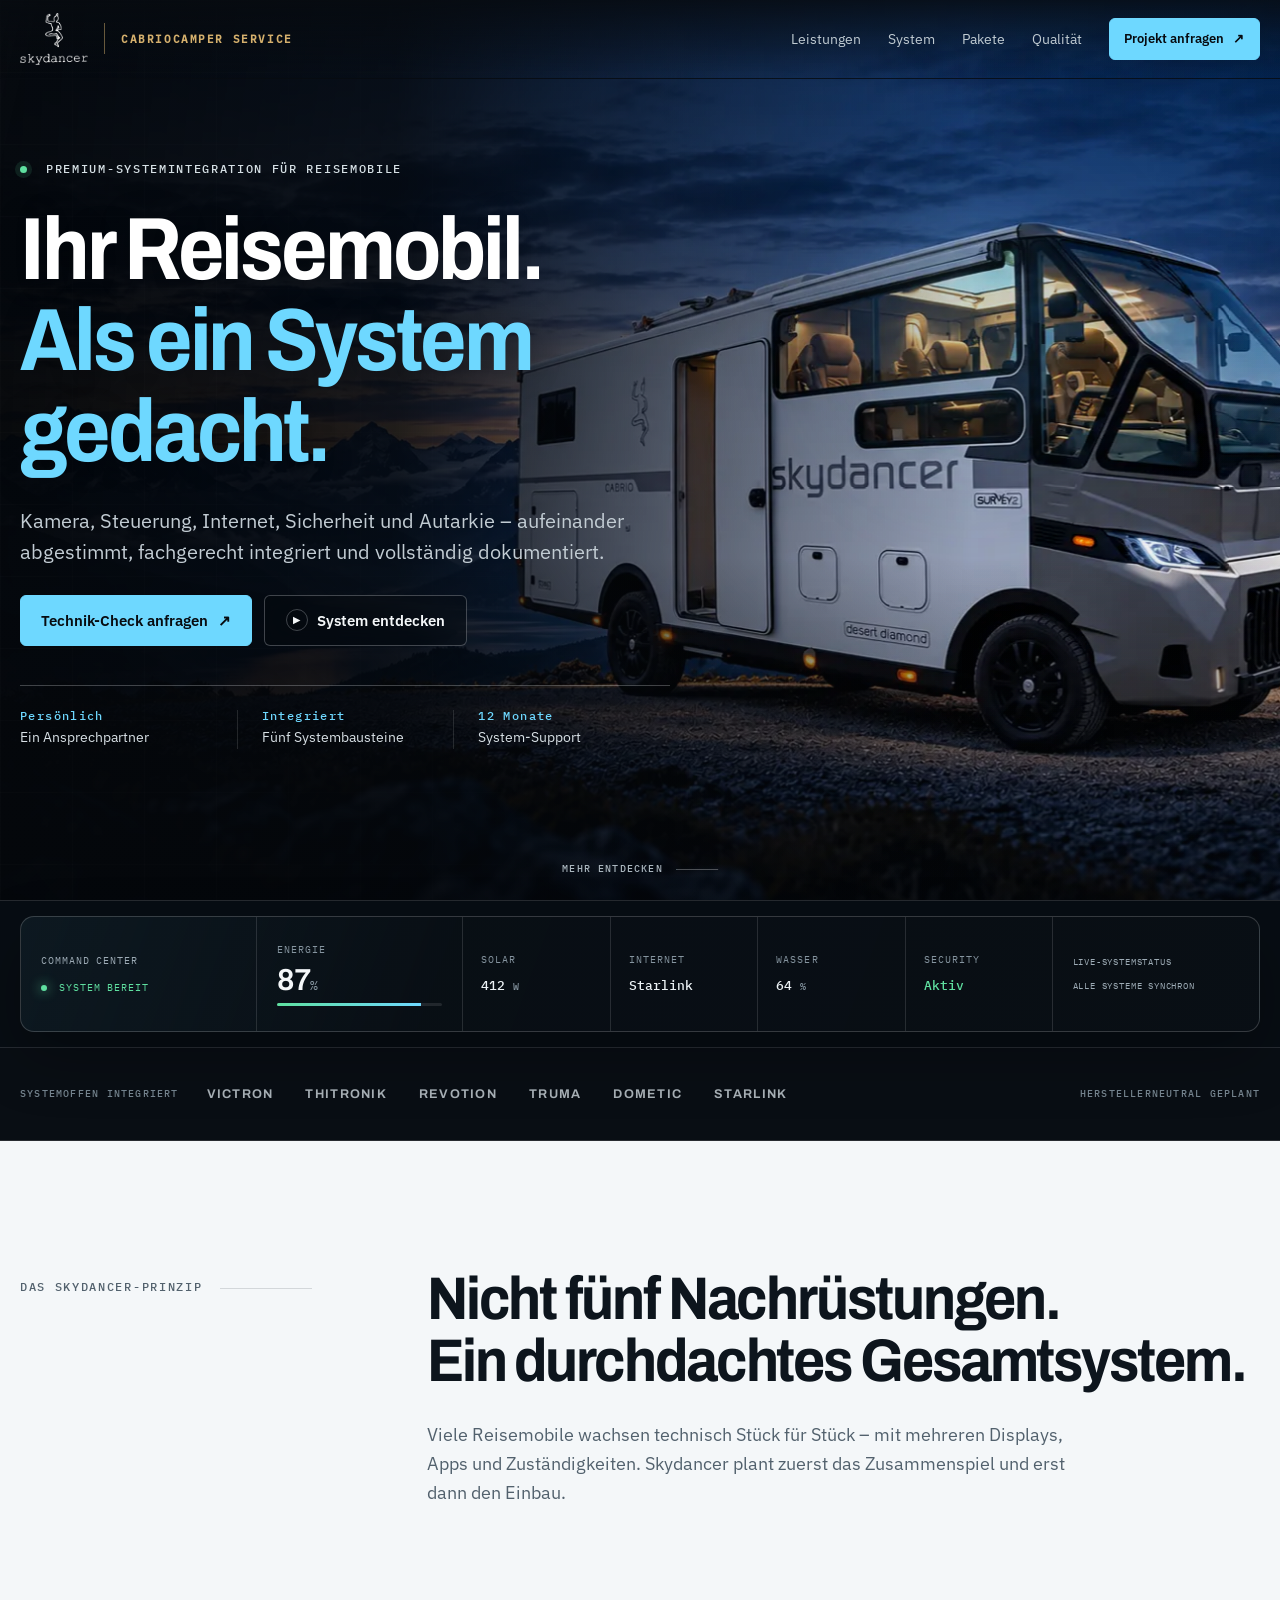
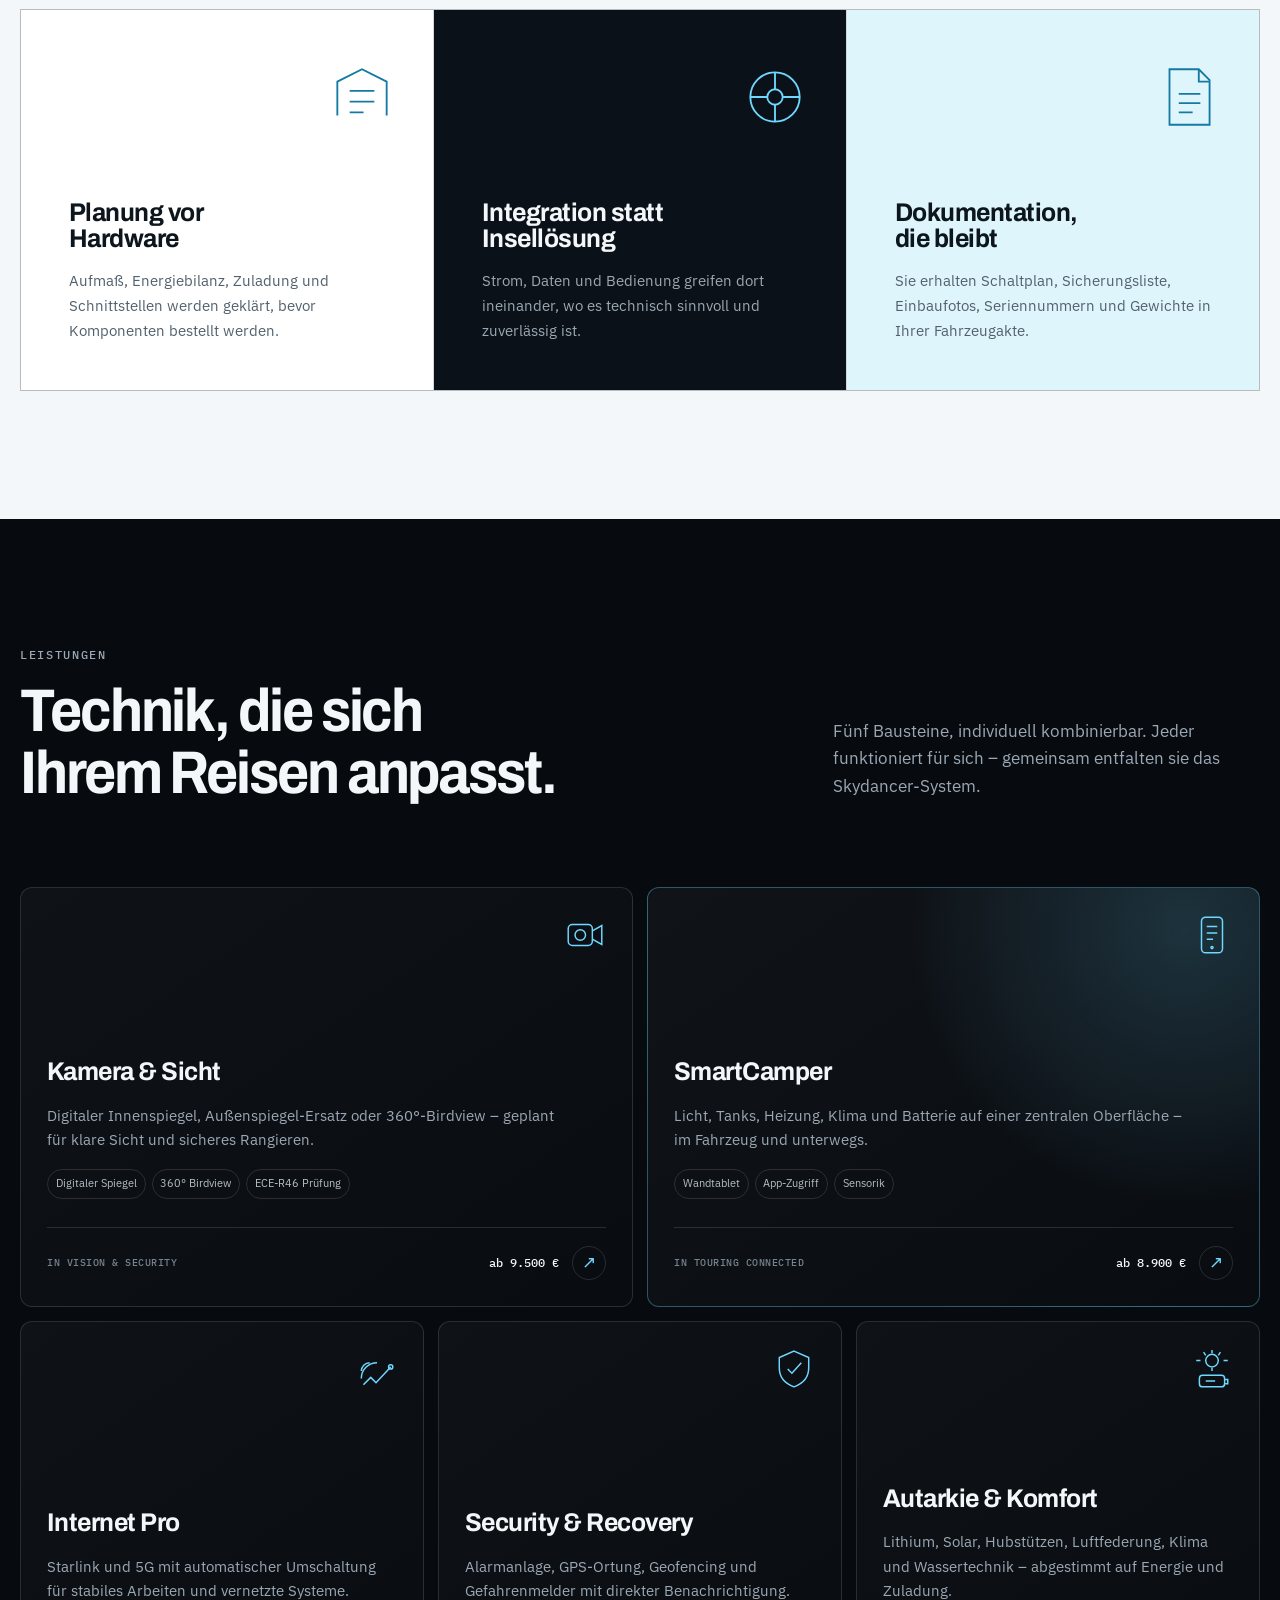
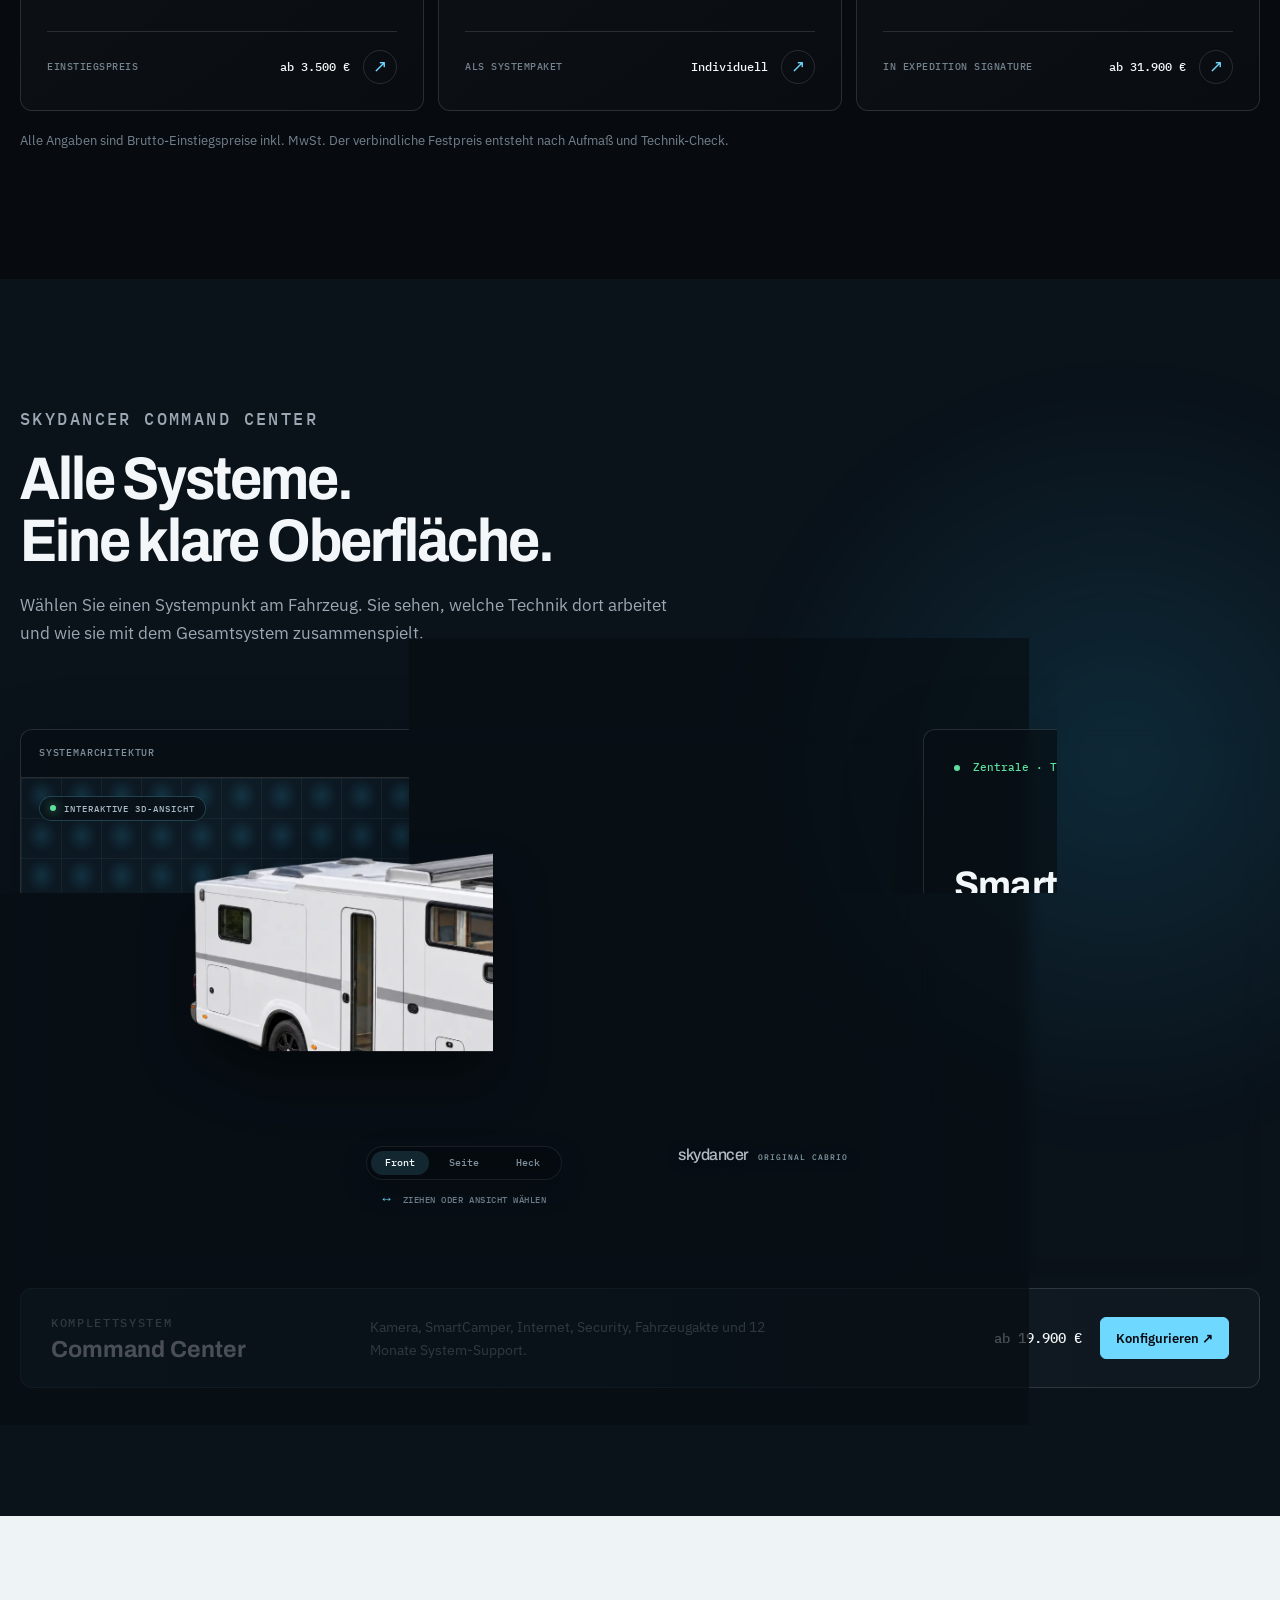
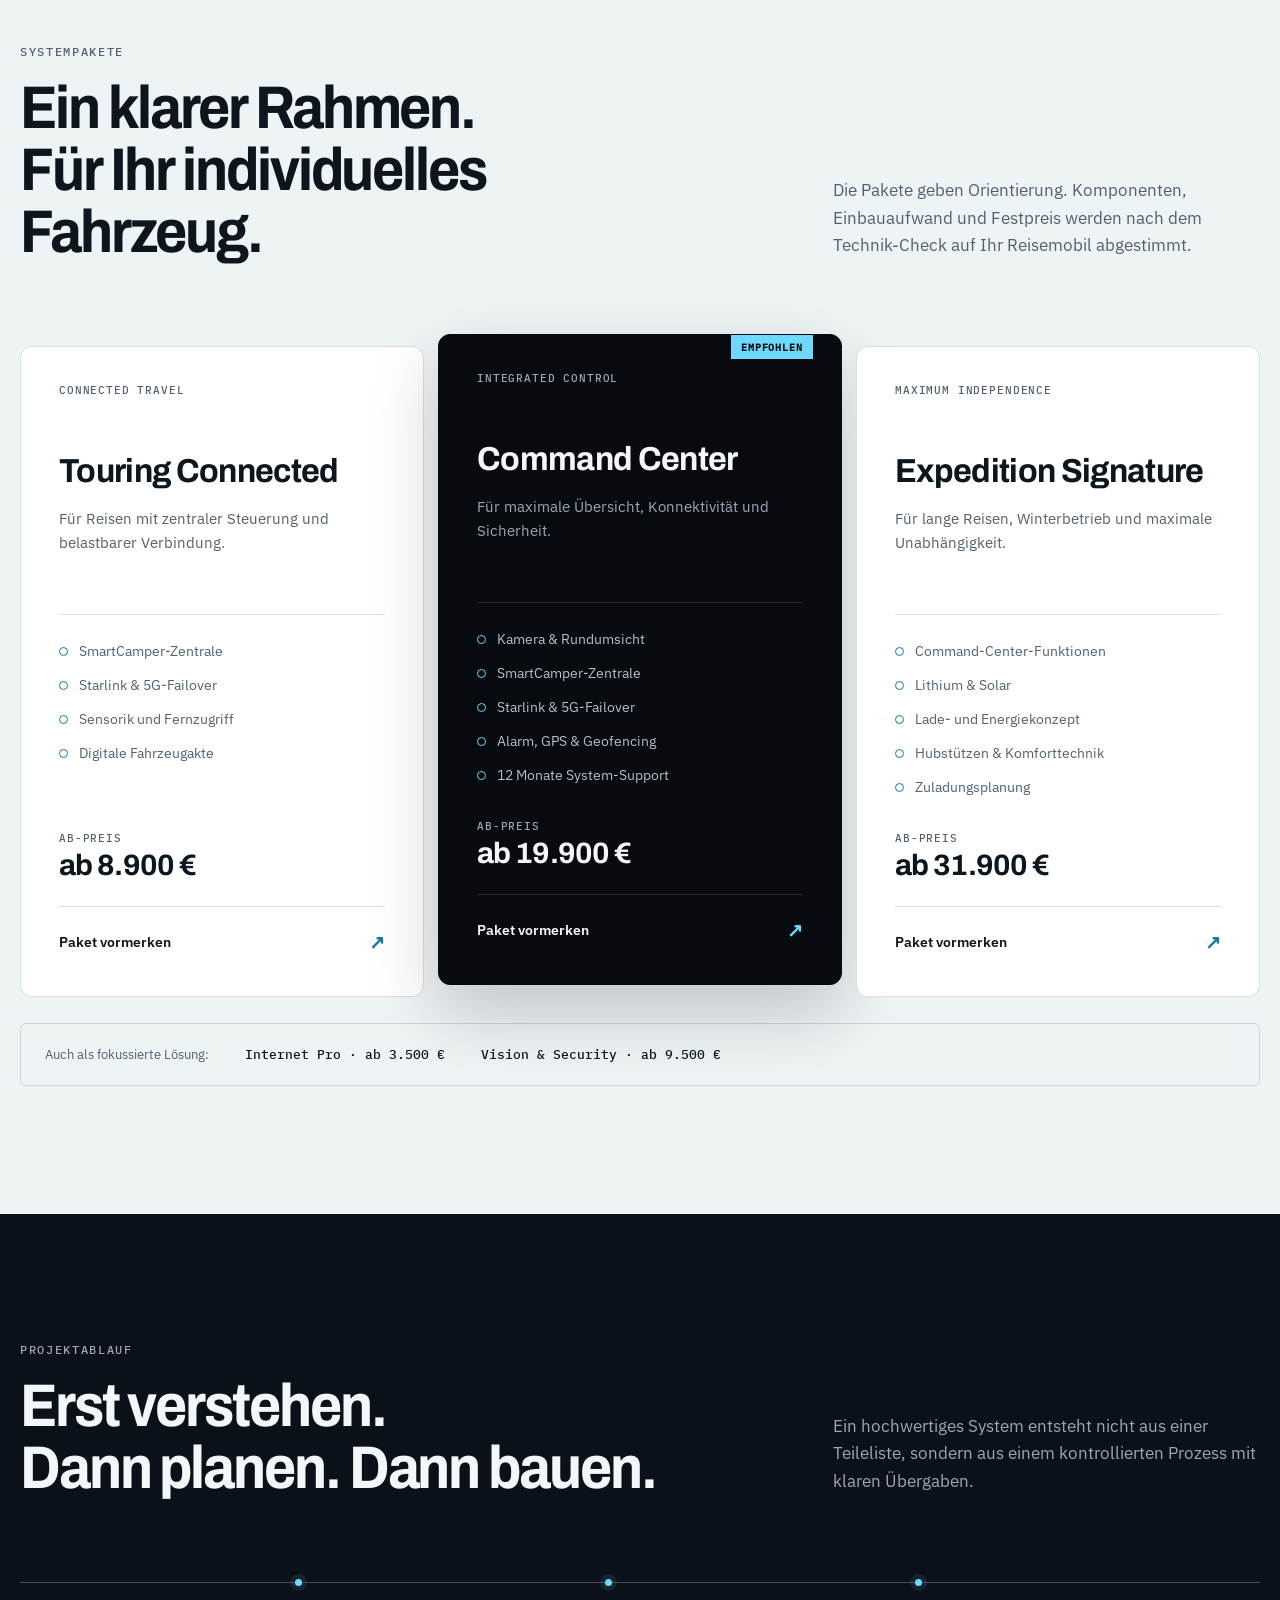
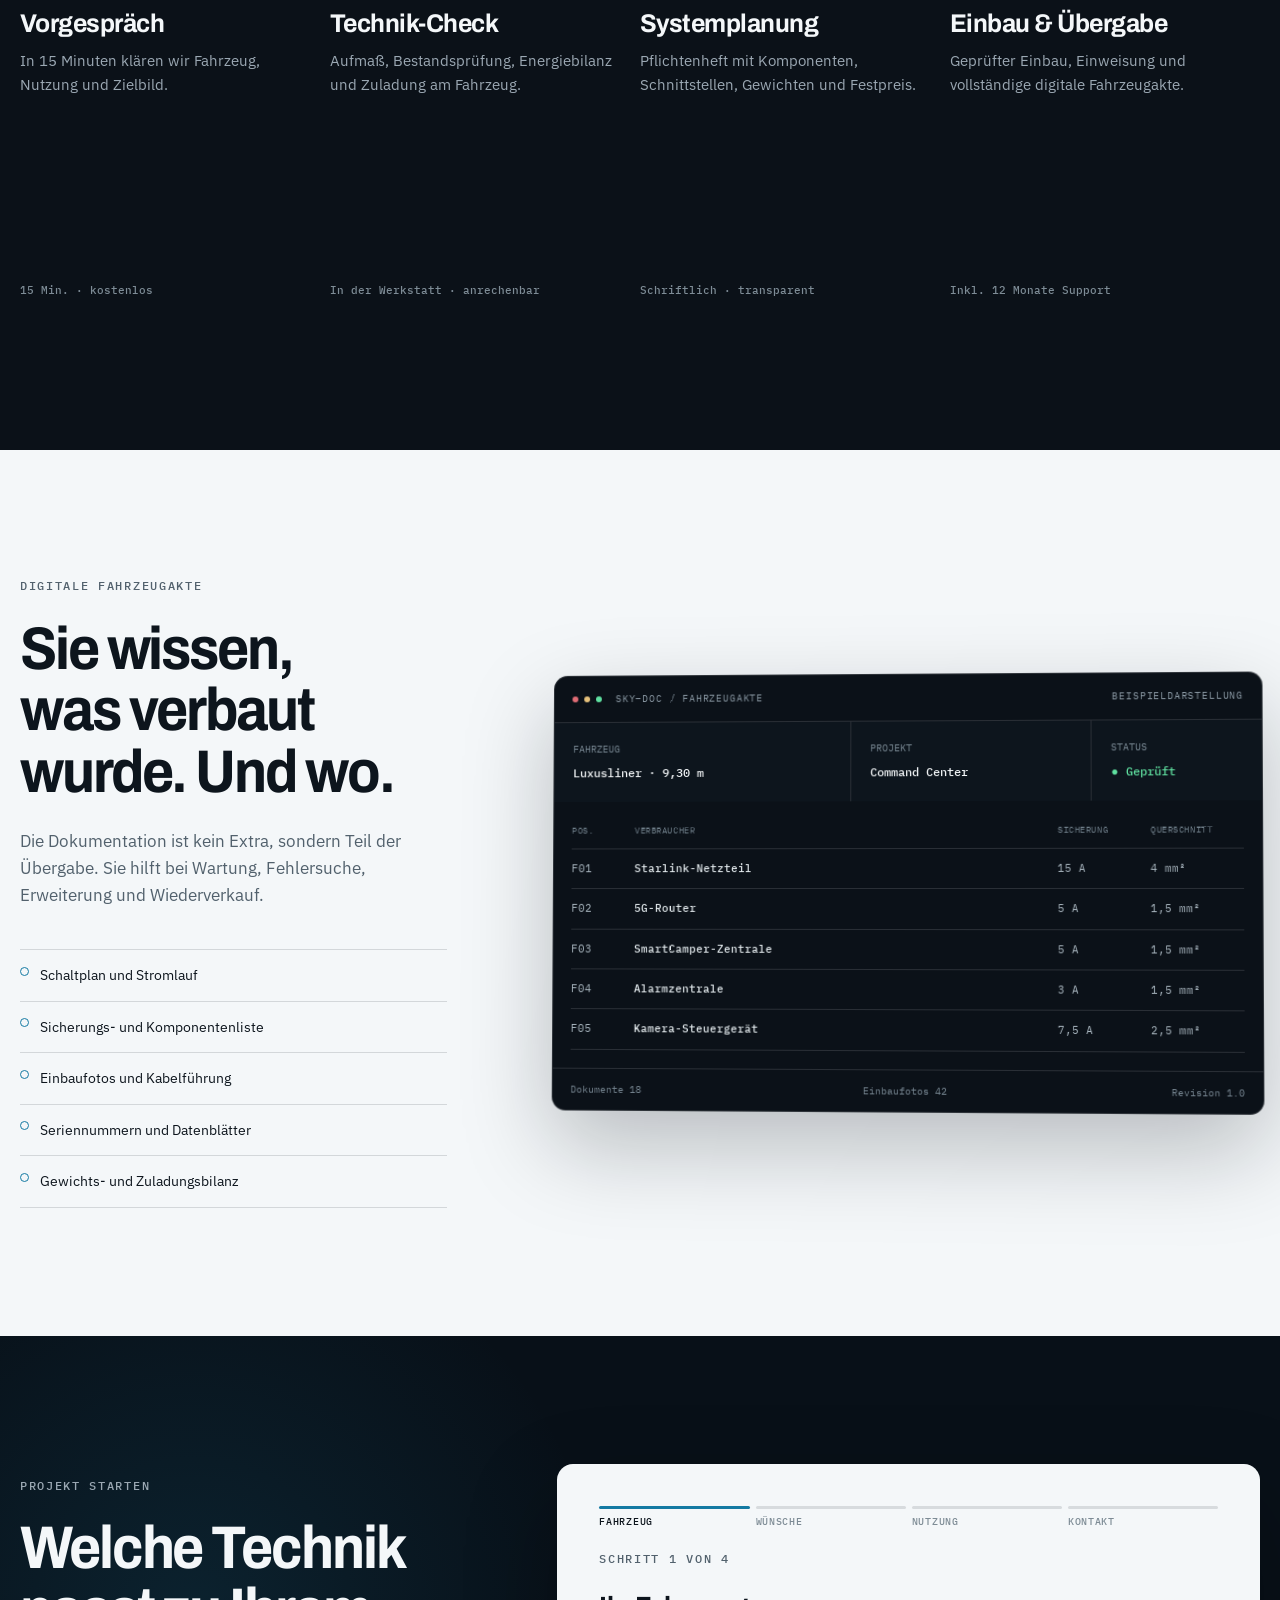
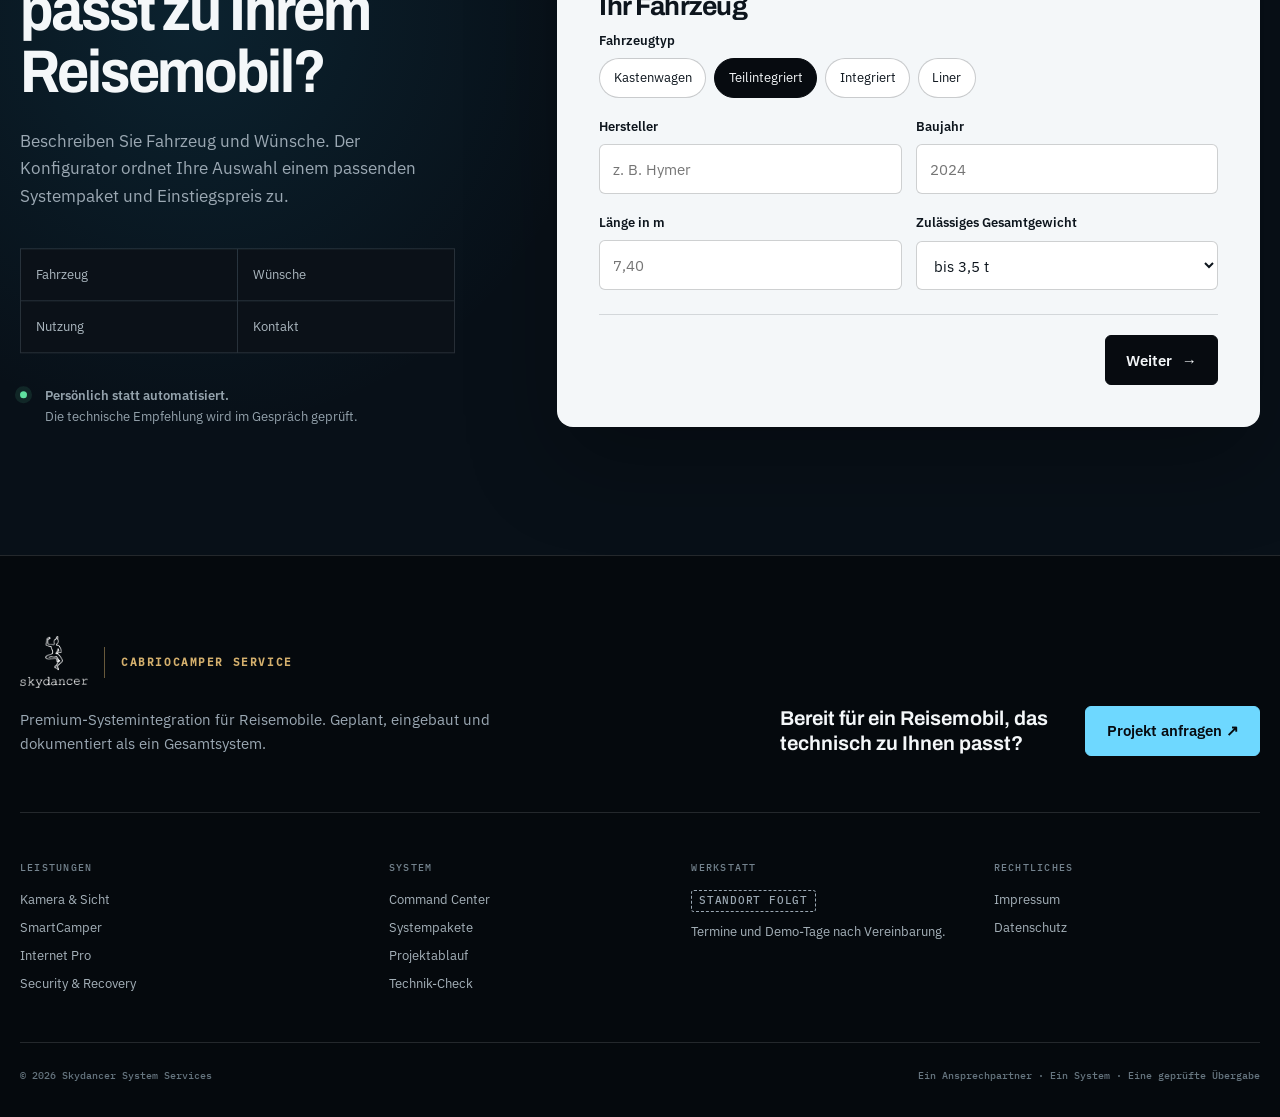
==== commit f30b516a: "Bilder direkt in die Website einbetten" ====
--- a/index.html
+++ b/index.html
@@ -1,5 +1,6 @@
 <!DOCTYPE html>
 <html lang="de">
+<!-- Eigenständige Chrome-Version: Medien, Schriften, Styles und Funktionen sind vollständig eingebettet. -->
 <head>
   <meta charset="UTF-8" />
   <meta name="viewport" content="width=device-width, initial-scale=1.0, viewport-fit=cover" />
@@ -11,11 +12,588 @@
   <meta property="og:title" content="Skydancer System Services" />
   <meta property="og:description" content="Premium-Systemintegration für Reisemobile. Ein Ansprechpartner. Ein System. Eine geprüfte Übergabe." />
   <meta property="og:url" content="https://vanlifemum-boop.github.io/Skydancer-System-Services/" />
-  <link rel="icon" type="image/png" href="assets/skydancer-logo.png" />
-  <link rel="preload" href="fonts/archivo-500-800.woff2" as="font" type="font/woff2" crossorigin />
-  <link rel="preload" href="assets/skydancer-hero.webp" as="image" type="image/webp" fetchpriority="high" />
-  <link rel="stylesheet" href="fonts/fonts.css" />
-  <link rel="stylesheet" href="styles.css" />
+  <link rel="icon" type="image/png" href="[data-uri]" />
+  <style>
+/* Lokal gehostet (DSGVO): keine Verbindung zu Google Fonts. Nur Latin-Zeichensatz. */
+@font-face {
+  font-family: 'Archivo';
+  font-style: normal;
+  font-weight: 500 800;
+  font-stretch: 62% 125%;
+  font-display: swap;
+  src: url([data-uri]) format('woff2');
+  unicode-range: U+0000-00FF, U+0131, U+0152-0153, U+02BB-02BC, U+02C6, U+02DA, U+02DC, U+0304, U+0308, U+0329, U+2000-206F, U+20AC, U+2122, U+2191, U+2193, U+2212, U+2215, U+FEFF, U+FFFD;
+}
+@font-face {
+  font-family: 'IBM Plex Mono';
+  font-style: normal;
+  font-weight: 400;
+  font-display: swap;
+  src: url([data-uri]) format('woff2');
+  unicode-range: U+0000-00FF, U+0131, U+0152-0153, U+02BB-02BC, U+02C6, U+02DA, U+02DC, U+0304, U+0308, U+0329, U+2000-206F, U+20AC, U+2122, U+2191, U+2193, U+2212, U+2215, U+FEFF, U+FFFD;
+}
+@font-face {
+  font-family: 'IBM Plex Mono';
+  font-style: normal;
+  font-weight: 500;
+  font-display: swap;
+  src: url([data-uri]) format('woff2');
+  unicode-range: U+0000-00FF, U+0131, U+0152-0153, U+02BB-02BC, U+02C6, U+02DA, U+02DC, U+0304, U+0308, U+0329, U+2000-206F, U+20AC, U+2122, U+2191, U+2193, U+2212, U+2215, U+FEFF, U+FFFD;
+}
+@font-face {
+  font-family: 'IBM Plex Sans';
+  font-style: normal;
+  font-weight: 400 600;
+  font-stretch: 100%;
+  font-display: swap;
+  src: url([data-uri]) format('woff2');
+  unicode-range: U+0000-00FF, U+0131, U+0152-0153, U+02BB-02BC, U+02C6, U+02DA, U+02DC, U+0304, U+0308, U+0329, U+2000-206F, U+20AC, U+2122, U+2191, U+2193, U+2212, U+2215, U+FEFF, U+FFFD;
+}
+
+/* Skydancer System Services — Premium-Relaunch 2026
+   Automotive-Präzision, kühle Farben, keine extern geladenen Schriften. */
+:root {
+  color-scheme: dark;
+  --nacht: #070b10;
+  --nacht-2: #0b1118;
+  --nacht-3: #101923;
+  --panel: #121c26;
+  --eis: #f4f7f9;
+  --eis-2: #e8eef2;
+  --eis-3: #d5dfe5;
+  --blau: #6ed8ff;
+  --blau-hell: #a7ebff;
+  --blau-dunkel: #147aa3;
+  --gruen: #5fe0a0;
+  --text: #f4f7f9;
+  --text-leise: #9ba8b3;
+  --tinte: #0d151d;
+  --tinte-leise: #52616d;
+  --linie: rgba(244, 247, 249, .13);
+  --linie-stark: rgba(244, 247, 249, .25);
+  --linie-hell: rgba(13, 21, 29, .14);
+  --schatten: 0 30px 80px rgba(0, 0, 0, .25);
+  --f-display: "Archivo", "Helvetica Neue", Arial, sans-serif;
+  --f-text: "IBM Plex Sans", "Segoe UI", Arial, sans-serif;
+  --f-mono: "IBM Plex Mono", ui-monospace, "SFMono-Regular", Menlo, monospace;
+  --r-klein: 6px;
+  --r: 12px;
+  --r-gross: 20px;
+  --breite: 1240px;
+}
+
+* { box-sizing: border-box; }
+[hidden] { display: none !important; }
+html { scroll-behavior: smooth; scroll-padding-top: 82px; -webkit-text-size-adjust: 100%; }
+body { margin: 0; overflow-x: hidden; background: var(--nacht); color: var(--text); font-family: var(--f-text); font-size: 1.0625rem; line-height: 1.6; font-variant-numeric: tabular-nums; }
+body, button, input, select, textarea { -webkit-font-smoothing: antialiased; }
+img, svg { display: block; max-width: 100%; }
+a { color: inherit; }
+h1, h2, h3 { margin: 0; font-family: var(--f-display); font-weight: 700; line-height: 1.03; letter-spacing: -.035em; text-wrap: balance; }
+h1 { font-size: clamp(3rem, 6.9vw, 6.8rem); font-stretch: 88%; }
+h2 { font-size: clamp(2.35rem, 4.7vw, 4.6rem); font-stretch: 90%; }
+h3 { font-size: clamp(1.3rem, 2vw, 1.7rem); font-stretch: 96%; letter-spacing: -.02em; }
+p { margin: 0; }
+button, input, select, textarea { font: inherit; }
+:focus-visible { outline: 2px solid var(--blau-hell); outline-offset: 3px; }
+::selection { background: var(--blau); color: var(--nacht); }
+.symbol-defs { position: absolute; }
+.wrap { width: min(100% - 40px, var(--breite)); margin-inline: auto; }
+.sr-only { position: absolute; width: 1px; height: 1px; padding: 0; margin: -1px; overflow: hidden; clip: rect(0, 0, 0, 0); white-space: nowrap; border: 0; }
+.skip { position: fixed; z-index: 200; top: -80px; left: 16px; padding: 10px 16px; background: var(--eis); color: var(--tinte); text-decoration: none; border-radius: 0 0 8px 8px; transition: top .2s; }
+.skip:focus { top: 0; }
+.label, .eyebrow { font: 500 .75rem/1.4 var(--f-mono); letter-spacing: .14em; text-transform: uppercase; }
+.label { color: var(--text-leise); }
+.statuspunkt { display: inline-block; width: 7px; height: 7px; margin-right: .65rem; border-radius: 50%; background: var(--gruen); box-shadow: 0 0 0 5px rgba(95, 224, 160, .11); }
+.leise { color: var(--text-leise); }
+.ph { display: inline-block; padding: .2em .6em; border: 1px dashed currentColor; border-radius: 3px; color: var(--text-leise); font: 500 .7rem/1.4 var(--f-mono); letter-spacing: .07em; text-transform: uppercase; }
+
+/* Buttons */
+.btn { display: inline-flex; min-height: 50px; align-items: center; justify-content: center; gap: .65em; padding: .9em 1.35em; border: 1px solid var(--blau); border-radius: var(--r-klein); background: var(--blau); color: var(--nacht); font: 600 .94rem/1 var(--f-text); text-decoration: none; cursor: pointer; transition: color .2s, background .2s, border-color .2s, transform .2s; }
+.btn:hover { background: var(--blau-hell); border-color: var(--blau-hell); transform: translateY(-1px); }
+.btn--klein { min-height: 42px; padding: .75em 1.1em; font-size: .84rem; }
+.btn--glas { border-color: var(--linie-stark); background: rgba(7, 11, 16, .42); color: var(--eis); backdrop-filter: blur(12px); }
+.btn--glas:hover { border-color: rgba(255,255,255,.45); background: rgba(255,255,255,.1); color: #fff; }
+.btn--dunkel { border-color: var(--nacht); background: var(--nacht); color: var(--eis); }
+.btn--dunkel:hover { border-color: #1b2a36; background: #1b2a36; }
+.btn--zurueck { border-color: var(--linie-hell); background: transparent; color: var(--tinte); }
+.btn--zurueck:hover { border-color: rgba(13,21,29,.3); background: rgba(13,21,29,.05); }
+.btn-zeile { display: flex; flex-wrap: wrap; gap: 12px; }
+.play { display: grid; width: 22px; height: 22px; place-items: center; border: 1px solid var(--linie-stark); border-radius: 50%; font-size: .55rem; }
+
+/* Header */
+.kopf { position: fixed; z-index: 100; top: 0; right: 0; left: 0; border-bottom: 1px solid transparent; background: linear-gradient(to bottom, rgba(7,11,16,.84), rgba(7,11,16,0)); transition: background .25s, border-color .25s, box-shadow .25s; }
+.kopf.ist-kompakt, body:not(:has(.hero)) .kopf { border-color: var(--linie); background: rgba(7, 11, 16, .93); box-shadow: 0 10px 35px rgba(0,0,0,.15); backdrop-filter: blur(18px); }
+.kopf__innen { display: flex; min-height: 78px; align-items: center; gap: 32px; }
+.logo { display: inline-flex; align-items: center; gap: 16px; margin-right: auto; color: var(--eis); text-decoration: none; }
+.logo__bild { width: 68px; height: auto; flex: none; object-fit: contain; }
+.logo__zusatz { display: inline-flex; min-height: 31px; align-items: center; padding-left: 16px; border-left: 1px solid rgba(203, 169, 105, .5); color: #d5b06d; font: 600 .66rem/1.2 var(--f-mono); letter-spacing: .15em; text-transform: uppercase; white-space: nowrap; }
+.nav { display: flex; align-items: center; gap: clamp(18px, 2.1vw, 32px); }
+.nav > a:not(.btn) { position: relative; color: #c0cbd2; font-size: .89rem; text-decoration: none; }
+.nav > a:not(.btn)::after { position: absolute; right: 0; bottom: -.55rem; left: 0; height: 1px; background: var(--blau); content: ""; transform: scaleX(0); transform-origin: left; transition: transform .2s; }
+.nav > a:not(.btn):hover { color: #fff; }
+.nav > a:not(.btn):hover::after { transform: scaleX(1); }
+.menu-btn { display: none; width: 44px; height: 44px; place-items: center; gap: 5px; border: 1px solid var(--linie); border-radius: var(--r-klein); background: rgba(7,11,16,.5); color: #fff; cursor: pointer; }
+.menu-btn i { display: block; width: 18px; height: 1px; background: currentColor; transition: transform .2s; }
+
+/* Hero */
+.hero { position: relative; min-height: max(760px, 100svh); overflow: hidden; border-bottom: 1px solid var(--linie); isolation: isolate; }
+.hero__media, .hero__media img { position: absolute; inset: 0; width: 100%; height: 100%; }
+.hero__media { overflow: hidden; }
+.hero__media img { object-fit: cover; object-position: center; animation: hero-cinematic 20s ease-in-out infinite alternate; transform: scale(1.035); transform-origin: 64% 52%; will-change: transform; }
+.hero__overlay { position: absolute; z-index: 1; inset: 0; background: linear-gradient(90deg, rgba(4,7,11,.98) 0%, rgba(4,7,11,.88) 31%, rgba(4,7,11,.48) 52%, rgba(4,7,11,.05) 76%), linear-gradient(0deg, rgba(4,7,11,.72) 0%, transparent 38%, rgba(4,7,11,.2) 100%); }
+.hero__raster { position: absolute; z-index: 2; inset: 0; opacity: .16; background-image: linear-gradient(rgba(255,255,255,.08) 1px, transparent 1px), linear-gradient(90deg, rgba(255,255,255,.08) 1px, transparent 1px); background-size: 72px 72px; mask-image: linear-gradient(90deg, #000, transparent 58%); }
+.hero__motion { position: absolute; z-index: 2; inset: 0; overflow: hidden; pointer-events: none; }
+.hero__motion::before { position: absolute; top: -18%; left: 46%; width: 24vw; min-width: 260px; height: 140%; background: linear-gradient(90deg, transparent, rgba(110,216,255,.11), rgba(255,255,255,.045), transparent); content: ""; filter: blur(28px); mix-blend-mode: screen; transform: translateX(-75vw) skewX(-13deg); animation: hero-beam 12s ease-in-out infinite; }
+.hero__motion::after { position: absolute; top: 10%; right: 5%; width: min(38vw, 560px); aspect-ratio: 1; border-radius: 50%; background: radial-gradient(circle, rgba(90,199,238,.13), rgba(28,96,130,.04) 43%, transparent 69%); content: ""; filter: blur(8px); mix-blend-mode: screen; animation: hero-glow 8s ease-in-out infinite alternate; }
+.hero__innen { position: relative; z-index: 3; display: grid; min-height: max(760px, 100svh); grid-template-columns: minmax(0, 760px); align-items: center; padding-block: 130px 120px; }
+.hero__text { display: grid; max-width: 760px; gap: 27px; }
+.eyebrow { color: #d6e0e5; }
+.hero h1 { color: #fff; text-shadow: 0 2px 30px rgba(0,0,0,.3); }
+.hero h1 span { color: var(--blau); }
+.hero__sub { max-width: 630px; color: #c2ccd3; font-size: clamp(1.08rem, 1.55vw, 1.3rem); line-height: 1.58; }
+.hero__fakten { display: grid; max-width: 650px; grid-template-columns: repeat(3, minmax(0, 1fr)); margin: 12px 0 0; padding-top: 24px; border-top: 1px solid var(--linie-stark); }
+.hero__fakten div { display: grid; gap: 5px; padding-right: 18px; }
+.hero__fakten div + div { padding-left: 24px; border-left: 1px solid var(--linie); }
+.hero__fakten dt { color: var(--blau); font: 500 .72rem/1 var(--f-mono); letter-spacing: .12em; }
+.hero__fakten dd { margin: 0; color: #d8e0e5; font-size: .88rem; }
+.statusband { position: relative; z-index: 5; padding-block: 15px; border-bottom: 1px solid var(--linie); background: #070d13; }
+.hero__konsole { display: grid; min-height: 116px; grid-template-columns: minmax(185px,.8fr) minmax(170px,.7fr) minmax(0,2fr) minmax(170px,.7fr); overflow: hidden; border: 1px solid rgba(255,255,255,.18); border-radius: 14px; background: linear-gradient(110deg, rgba(110,216,255,.06), rgba(9,15,21,.92) 35%, rgba(9,15,21,.98)); box-shadow: 0 24px 60px rgba(0,0,0,.26); font-family: var(--f-mono); }
+.konsole__kopf, .konsole__fuss { display: flex; align-items: center; justify-content: space-between; gap: 10px; color: #9dabb5; font-size: .65rem; letter-spacing: .09em; text-transform: uppercase; }
+.konsole__kopf { align-items: flex-start; flex-direction: column; justify-content: center; padding: 18px 20px; border-right: 1px solid var(--linie); }
+.online { color: var(--gruen); }
+.online i { display: inline-block; width: 6px; height: 6px; margin-right: 5px; border-radius: 50%; background: currentColor; box-shadow: 0 0 12px currentColor; }
+.konsole__wert { display: grid; align-content: center; gap: 7px; padding: 17px 20px; border-right: 1px solid var(--linie); }
+.konsole__wert > span, .konsole__grid span { color: #85949f; font-size: .64rem; letter-spacing: .1em; text-transform: uppercase; }
+.konsole__wert strong { font: 600 1.9rem/1 var(--f-display); letter-spacing: -.04em; }
+.konsole__wert strong small { font: 400 .8rem/1 var(--f-mono); color: #8b9aa4; }
+.meter { height: 3px; overflow: hidden; border-radius: 4px; background: rgba(255,255,255,.1); }
+.meter i { display: block; height: 100%; background: linear-gradient(90deg, var(--gruen), var(--blau)); }
+.konsole__grid { display: grid; grid-template-columns: repeat(4, minmax(0,1fr)); border-right: 1px solid var(--linie); }
+.konsole__grid div { display: grid; align-content: center; gap: 7px; padding: 16px 18px; }
+.konsole__grid div + div { border-left: 1px solid var(--linie); }
+.konsole__grid strong { color: #edf3f6; font-size: .84rem; font-weight: 500; }
+.konsole__grid strong small { color: #85949f; font-size: .65rem; }
+.konsole__grid .ok { color: var(--gruen); }
+.konsole__fuss { align-items: flex-start; flex-direction: column; justify-content: center; padding: 17px 20px; font-size: .56rem; }
+.hero__scroll { position: absolute; z-index: 4; bottom: 26px; left: 50%; display: flex; align-items: center; gap: 13px; color: #aab6be; font: 500 .62rem/1 var(--f-mono); letter-spacing: .12em; text-decoration: none; text-transform: uppercase; transform: translateX(-50%); }
+.hero__scroll i { position: relative; width: 42px; height: 1px; overflow: hidden; background: rgba(255,255,255,.28); }
+.hero__scroll i::after { position: absolute; inset: 0; background: var(--blau); content: ""; animation: scroll-line 2.5s infinite; transform: translateX(-100%); }
+@keyframes scroll-line { 55%, 100% { transform: translateX(100%); } }
+@keyframes hero-cinematic { from { transform: scale(1.035) translate3d(-.25%,0,0); } to { transform: scale(1.105) translate3d(1.1%,-.45%,0); } }
+@keyframes hero-beam { 0%,15% { transform: translateX(-75vw) skewX(-13deg); opacity: 0; } 38%,62% { opacity: .75; } 85%,100% { transform: translateX(72vw) skewX(-13deg); opacity: 0; } }
+@keyframes hero-glow { from { opacity: .38; transform: scale(.88) translate3d(0,2%,0); } to { opacity: .9; transform: scale(1.08) translate3d(-4%,-2%,0); } }
+
+/* Markenleiste */
+.systemleiste { border-bottom: 1px solid var(--linie); background: #090e14; }
+.systemleiste__innen { display: flex; min-height: 92px; align-items: center; gap: 28px; }
+.systemleiste__titel, .systemleiste__hinweis { flex: none; color: #778691; font: 500 .63rem/1.3 var(--f-mono); letter-spacing: .12em; text-transform: uppercase; }
+.systemleiste__hinweis { margin-left: auto; text-align: right; }
+.marken { display: flex; flex-wrap: wrap; align-items: center; justify-content: center; gap: 10px clamp(18px, 2.5vw, 35px); }
+.marken span { color: #cdd6dc; font: 650 .79rem/1 var(--f-display); letter-spacing: .1em; opacity: .82; }
+
+/* Gemeinsame Sektionen */
+.sek { position: relative; padding-block: clamp(86px, 10vw, 150px); }
+.sek--hell { background: var(--eis); color: var(--tinte); }
+.sek--hell .label { color: var(--tinte-leise); }
+.sek__kopf { display: grid; max-width: 760px; gap: 18px; margin-bottom: clamp(48px, 7vw, 82px); }
+.sek__kopf > p { max-width: 650px; color: var(--text-leise); font-size: 1.08rem; }
+.sek__kopf--breit { max-width: none; grid-template-columns: minmax(0, 1.25fr) minmax(280px, .75fr); align-items: end; gap: clamp(40px, 8vw, 110px); }
+.sek__kopf--breit > div { display: grid; gap: 17px; }
+.sek__kopf--breit > p { padding-bottom: 5px; }
+
+/* Prinzip */
+.prinzip { overflow: hidden; }
+.intro { display: grid; grid-template-columns: minmax(180px, .35fr) minmax(0, 1fr); gap: clamp(40px, 9vw, 130px); }
+.intro > div:first-child { display: flex; align-items: flex-start; gap: 18px; padding-top: 10px; }
+.intro__linie { height: 1px; flex: 1; margin-top: .5em; background: var(--linie-hell); }
+.intro__text { display: grid; max-width: 880px; gap: 27px; }
+.intro__text p { max-width: 670px; color: var(--tinte-leise); font-size: 1.13rem; }
+.prinzip__karten { display: grid; grid-template-columns: repeat(3, minmax(0, 1fr)); gap: 1px; margin-top: clamp(60px, 8vw, 110px); background: var(--linie-hell); border: 1px solid var(--linie-hell); }
+.prinzipkarte { position: relative; display: grid; min-height: 380px; align-content: end; gap: 16px; overflow: hidden; padding: clamp(28px, 4vw, 48px); background: #fff; }
+.prinzipkarte svg { position: absolute; top: 50px; right: 34px; width: 74px; color: var(--blau-dunkel); fill: none; stroke: currentColor; stroke-width: 1.2; }
+.prinzipkarte h3 { max-width: 240px; }
+.prinzipkarte p { color: var(--tinte-leise); font-size: .96rem; }
+.prinzipkarte--dunkel { background: var(--nacht-2); color: var(--eis); }
+.prinzipkarte--dunkel p { color: var(--text-leise); }
+.prinzipkarte--dunkel svg { color: var(--blau); }
+.prinzipkarte--blau { background: #dff5fc; }
+
+/* Leistungen */
+.leistungen { background: var(--nacht); }
+.service-grid { display: grid; grid-template-columns: repeat(12, minmax(0, 1fr)); gap: 14px; }
+.service { position: relative; display: flex; min-height: 390px; grid-column: span 4; flex-direction: column; overflow: hidden; padding: 26px; border: 1px solid var(--linie); border-radius: var(--r); background: linear-gradient(145deg, rgba(255,255,255,.035), rgba(255,255,255,.01)); transition: border-color .25s, background .25s, transform .25s; }
+.service--gross { min-height: 420px; grid-column: span 6; }
+.service:hover { z-index: 1; border-color: rgba(110,216,255,.5); background: linear-gradient(145deg, rgba(110,216,255,.075), rgba(255,255,255,.015)); transform: translateY(-4px); }
+.service--akzent { border-color: rgba(110,216,255,.35); background: radial-gradient(circle at 88% 10%, rgba(110,216,255,.17), transparent 42%), linear-gradient(145deg, rgba(255,255,255,.04), rgba(255,255,255,.01)); }
+.service__kopf { display: flex; align-items: flex-start; justify-content: flex-end; }
+.service__kopf svg { width: 42px; color: var(--blau); fill: none; stroke: currentColor; stroke-width: 1.4; }
+.service__inhalt { display: grid; gap: 17px; margin-top: auto; padding-top: 60px; }
+.service__inhalt p { max-width: 520px; color: var(--text-leise); font-size: .96rem; }
+.tags { display: flex; flex-wrap: wrap; gap: 6px; margin: 0; padding: 0; list-style: none; }
+.tags li { padding: .45em .7em; border: 1px solid var(--linie); border-radius: 100px; color: #b4c0c8; font-size: .7rem; }
+.service__fuss { display: grid; grid-template-columns: minmax(0, 1fr) auto auto; align-items: center; gap: 13px; margin-top: 28px; padding-top: 18px; border-top: 1px solid var(--linie); }
+.service__fuss > span { color: #75838d; font: 500 .65rem/1.3 var(--f-mono); letter-spacing: .05em; text-transform: uppercase; }
+.service__fuss strong { font: 500 .77rem/1.2 var(--f-mono); white-space: nowrap; }
+.service__fuss a { display: grid; width: 34px; height: 34px; place-items: center; border: 1px solid var(--linie); border-radius: 50%; color: var(--blau); text-decoration: none; transition: background .2s, color .2s; }
+.service__fuss a:hover { background: var(--blau); color: var(--nacht); }
+.preishinweis { margin-top: 20px; color: #74828d; font-size: .8rem; }
+
+/* Command Center */
+.command { overflow: hidden; background: #0a121a; }
+.command::before { position: absolute; inset: 0; opacity: .18; background-image: linear-gradient(rgba(255,255,255,.045) 1px, transparent 1px), linear-gradient(90deg, rgba(255,255,255,.045) 1px, transparent 1px); background-size: 64px 64px; content: ""; mask-image: radial-gradient(circle at center, #000, transparent 72%); }
+.command__glow { position: absolute; top: 5%; right: -20%; width: 65vw; height: 65vw; border-radius: 50%; background: radial-gradient(circle, rgba(35,151,196,.18), transparent 64%); filter: blur(30px); pointer-events: none; }
+.command .wrap { position: relative; }
+.command__kopf { max-width: 760px; }
+.command__layout { display: grid; grid-template-columns: minmax(0, 1.45fr) minmax(300px, .55fr); gap: 14px; }
+.fahrzeug, .modul { border: 1px solid var(--linie); border-radius: var(--r); background: rgba(8, 14, 20, .72); box-shadow: var(--schatten); backdrop-filter: blur(8px); }
+.fahrzeug { overflow: hidden; }
+.fahrzeug__kopf { display: flex; min-height: 48px; align-items: center; justify-content: space-between; gap: 20px; padding: 0 18px; border-bottom: 1px solid var(--linie); color: #81909b; font: 500 .65rem/1.3 var(--f-mono); letter-spacing: .08em; text-transform: uppercase; }
+.fahrzeug__buehne { position: relative; min-height: 400px; background-image: linear-gradient(rgba(255,255,255,.05) 1px, transparent 1px), linear-gradient(90deg, rgba(255,255,255,.05) 1px, transparent 1px); background-size: 40px 40px; }
+.fahrzeug__buehne--3d { min-height: 440px; overflow: hidden; isolation: isolate; background-color: #09131c; background-image: radial-gradient(ellipse at 52% 44%, rgba(56,175,218,.16), transparent 52%), linear-gradient(rgba(255,255,255,.043) 1px, transparent 1px), linear-gradient(90deg, rgba(255,255,255,.043) 1px, transparent 1px); }
+.fahrzeug__buehne--3d::before { position: absolute; z-index: -1; inset: 0; background: linear-gradient(116deg, transparent 15%, rgba(110,216,255,.045) 49%, transparent 72%); content: ""; transform: translateX(-35%); animation: vehicle-scan 7s ease-in-out infinite; }
+.vehicle-badge { position: absolute; z-index: 5; top: 18px; left: 18px; display: flex; align-items: center; gap: 8px; padding: 7px 10px; border: 1px solid rgba(110,216,255,.24); border-radius: 100px; background: rgba(7,11,16,.58); color: #a8bbc6; font: 500 .59rem/1 var(--f-mono); letter-spacing: .1em; text-transform: uppercase; backdrop-filter: blur(8px); }
+.vehicle-badge i { width: 6px; height: 6px; border-radius: 50%; background: var(--gruen); box-shadow: 0 0 12px var(--gruen); }
+.vehicle-scene { --vehicle-drag: 0px; position: absolute; z-index: 2; inset: 0; overflow: hidden; outline: none; cursor: grab; touch-action: pan-y; -webkit-user-select: none; user-select: none; }
+.vehicle-scene:focus-visible { outline: 1px solid var(--blau); outline-offset: -5px; }
+.vehicle-scene.is-dragging { cursor: grabbing; }
+.vehicle-shadow { position: absolute; top: 74%; left: 50%; width: min(72%, 650px); height: 48px; border-radius: 50%; background: rgba(0,0,0,.68); filter: blur(20px); opacity: .8; transform: translate(-50%, -50%); }
+.vehicle-turntable { position: absolute; top: 51%; left: 50%; width: min(94%, 800px); height: 78%; transform: translate(-50%, -50%); }
+.vehicle-turntable::before { position: absolute; inset: 11% 5% 7%; border-radius: 50%; background: radial-gradient(ellipse, rgba(69,176,216,.11), transparent 67%); content: ""; filter: blur(12px); }
+.vehicle-view { --view-scale: 1; position: absolute; inset: 0; width: 100%; height: 100%; object-fit: contain; opacity: 0; filter: drop-shadow(0 22px 20px rgba(0,0,0,.36)); transform: translate3d(0, 8px, 0) scale(.96); transition: opacity .55s ease, transform .65s cubic-bezier(.2,.75,.2,1), filter .55s ease; pointer-events: none; }
+.vehicle-view[data-vehicle-view="front"] { --view-scale: 1.2; }
+.vehicle-view[data-vehicle-view="side"] { --view-scale: 1; }
+.vehicle-view[data-vehicle-view="rear"] { --view-scale: 1.14; }
+.vehicle-view.is-active { z-index: 2; opacity: 1; filter: drop-shadow(0 24px 22px rgba(0,0,0,.42)); transform: translate3d(var(--vehicle-drag), 0, 0) scale(var(--view-scale)); }
+.vehicle-scene.is-dragging .vehicle-view.is-active { filter: drop-shadow(0 16px 16px rgba(0,0,0,.36)); transition-duration: .08s; }
+.vehicle-wordmark { position: absolute; z-index: 4; right: 2%; bottom: 3%; display: flex; align-items: baseline; gap: 9px; color: rgba(232,242,247,.76); text-shadow: 0 2px 12px #06101a; pointer-events: none; }
+.vehicle-wordmark strong { font: 500 1rem/1 var(--f-display); letter-spacing: -.03em; }
+.vehicle-wordmark span { color: #88a0ad; font: 500 .5rem/1 var(--f-mono); letter-spacing: .13em; }
+.vehicle-views { position: absolute; z-index: 6; bottom: 38px; left: 50%; display: flex; gap: 6px; padding: 4px; border: 1px solid rgba(255,255,255,.09); border-radius: 100px; background: rgba(5,10,15,.72); box-shadow: 0 10px 28px rgba(0,0,0,.2); transform: translateX(-50%); backdrop-filter: blur(10px); }
+.vehicle-views button { min-width: 58px; padding: 7px 11px; border: 0; border-radius: 100px; background: transparent; color: #7f919d; font: 500 .61rem/1 var(--f-mono); cursor: pointer; transition: background .2s, color .2s; }
+.vehicle-views button:hover, .vehicle-views button.is-active { background: rgba(110,216,255,.14); color: var(--eis); }
+.vehicle-hint { position: absolute; z-index: 4; right: 16px; bottom: 10px; left: 16px; color: #6f818d; font: 500 .55rem/1.4 var(--f-mono); letter-spacing: .06em; text-align: center; text-transform: uppercase; pointer-events: none; }.vehicle-hint span { margin-right: 6px; color: var(--blau); font-size: .85rem; }
+@keyframes vehicle-scan { 0%,100% { transform: translateX(-44%); } 50% { transform: translateX(48%); } }
+.modul-legende { display: flex; flex-wrap: wrap; gap: 7px; padding: 14px 16px; border-top: 1px solid var(--linie); }
+.modul-legende button { padding: .6em .9em; border: 1px solid var(--linie); border-radius: 100px; background: transparent; color: #8998a3; font: 500 .7rem/1 var(--f-mono); cursor: pointer; }
+.modul-legende button:hover, .modul-legende button[aria-pressed="true"] { border-color: var(--blau); color: var(--eis); }
+.modul { position: relative; display: flex; min-height: 500px; flex-direction: column; gap: 18px; overflow: hidden; padding: 30px; }
+.modul__status { color: var(--gruen); font: 500 .68rem/1.4 var(--f-mono); }
+.modul__status span { display: inline-block; width: 6px; height: 6px; margin-right: 6px; border-radius: 50%; background: currentColor; }
+.modul h3 { margin-top: auto; padding-top: 36px; font-size: clamp(1.8rem, 3vw, 2.7rem); }
+.modul > p:not(.modul__status) { color: var(--text-leise); font-size: .95rem; }
+.modul ul { display: grid; gap: 8px; margin: 0; padding: 0; color: #bec9d0; font-size: .85rem; list-style: none; }
+.modul li { position: relative; padding-left: 18px; }
+.modul li::before { position: absolute; top: .65em; left: 0; width: 5px; height: 5px; border-radius: 50%; background: var(--blau); content: ""; }
+.modul__linie { display: grid; grid-template-columns: repeat(5, 1fr); gap: 4px; margin-top: auto; }
+.modul__linie i { height: 2px; background: var(--linie); }
+.modul__linie i:nth-child(2) { background: var(--blau); }
+.command__cta { display: grid; grid-template-columns: .75fr 1.15fr 1fr; align-items: center; gap: 30px; margin-top: 14px; padding: 26px 30px; border: 1px solid var(--linie); border-radius: var(--r); background: linear-gradient(90deg, rgba(110,216,255,.08), rgba(255,255,255,.025)); }
+.command__cta > div:first-child { display: grid; gap: 6px; }
+.command__cta > div:first-child strong { font: 700 1.45rem/1 var(--f-display); }
+.command__cta > p { color: var(--text-leise); font-size: .9rem; }
+.command__cta > div:last-child { display: flex; align-items: center; justify-content: flex-end; gap: 18px; }
+.command__cta > div:last-child > strong { font: 500 .85rem/1 var(--f-mono); white-space: nowrap; }
+
+/* Pakete */
+.pakete { background: #eef3f6; }
+.pakete__kopf > p { color: var(--tinte-leise); }
+.paket-grid { display: grid; grid-template-columns: repeat(3, minmax(0, 1fr)); gap: 14px; }
+.paket { position: relative; display: flex; min-height: 620px; flex-direction: column; padding: clamp(26px, 3vw, 38px); border: 1px solid var(--linie-hell); border-radius: var(--r); background: #fff; }
+.paket--empfohlen { border-color: var(--nacht); background: var(--nacht); color: var(--eis); box-shadow: 0 28px 70px rgba(6,15,22,.2); transform: translateY(-12px); }
+.paket__badge { position: absolute; top: 0; right: 28px; padding: .65em 1em; background: var(--blau); color: var(--nacht); font: 600 .65rem/1 var(--f-mono); letter-spacing: .08em; text-transform: uppercase; }
+.paket__oben { display: flex; align-items: center; justify-content: flex-start; margin-bottom: 58px; color: var(--tinte-leise); font: 500 .66rem/1 var(--f-mono); letter-spacing: .08em; text-transform: uppercase; }
+.paket--empfohlen .paket__oben { color: var(--text-leise); }
+.paket h3 { font-size: clamp(1.8rem, 2.6vw, 2.6rem); }
+.paket__intro { min-height: 82px; margin-top: 18px; color: var(--tinte-leise); font-size: .95rem; }
+.paket--empfohlen .paket__intro { color: var(--text-leise); }
+.paket ul { display: grid; gap: 11px; margin: 26px 0 0; padding: 24px 0 0; border-top: 1px solid var(--linie-hell); color: var(--tinte-leise); font-size: .9rem; list-style: none; }
+.paket--empfohlen ul { border-color: var(--linie); color: #b4c1c9; }
+.paket li { position: relative; padding-left: 20px; }
+.paket li::before { position: absolute; top: .55em; left: 0; width: 7px; height: 7px; border: 1px solid var(--blau-dunkel); border-radius: 50%; content: ""; }
+.paket--empfohlen li::before { border-color: var(--blau); }
+.paket__preis { display: grid; gap: 7px; margin-top: auto; padding-top: 35px; }
+.paket__preis small { color: var(--tinte-leise); font: 500 .66rem/1 var(--f-mono); letter-spacing: .08em; text-transform: uppercase; }
+.paket--empfohlen .paket__preis small { color: var(--text-leise); }
+.paket__preis strong { font: 700 clamp(1.6rem, 2.3vw, 2.2rem)/1 var(--f-display); letter-spacing: -.03em; }
+.paket__link { display: flex; align-items: center; justify-content: space-between; margin-top: 26px; padding-top: 20px; border-top: 1px solid var(--linie-hell); color: var(--tinte); font-size: .87rem; font-weight: 600; text-decoration: none; }
+.paket--empfohlen .paket__link { border-color: var(--linie); color: var(--eis); }
+.paket__link span { color: var(--blau-dunkel); font-size: 1.2rem; }
+.paket--empfohlen .paket__link span { color: var(--blau); }
+.pakete__solo { display: flex; flex-wrap: wrap; gap: 18px 36px; margin-top: 26px; padding: 20px 24px; border: 1px solid var(--linie-hell); border-radius: var(--r-klein); color: var(--tinte-leise); font-size: .83rem; }
+.pakete__solo strong { color: var(--tinte); font-family: var(--f-mono); font-weight: 500; }
+
+/* Ablauf */
+.ablauf-sektion { background: var(--nacht-2); }
+.ablauf { display: grid; grid-template-columns: repeat(4, minmax(0, 1fr)); margin: 0; padding: 0; list-style: none; }
+.schritt { position: relative; display: flex; min-height: 340px; flex-direction: column; gap: 35px; padding: 28px 28px 24px 0; border-top: 1px solid var(--linie-stark); }
+.schritt:not(:last-child)::after { position: absolute; top: -4px; right: 28px; width: 7px; height: 7px; border-radius: 50%; background: var(--blau); content: ""; box-shadow: 0 0 0 5px rgba(110,216,255,.09); }
+.schritt > div { display: grid; gap: 12px; }
+.schritt p { color: var(--text-leise); font-size: .92rem; }
+.dauer { margin-top: auto; color: #7e8c96; font: 500 .68rem/1.4 var(--f-mono); }
+
+/* Fahrzeugakte */
+.dokumentation { overflow: hidden; }
+.dokumentation__layout { display: grid; grid-template-columns: minmax(280px, .75fr) minmax(0, 1.25fr); align-items: center; gap: clamp(50px, 8vw, 120px); }
+.dokumentation__text { display: grid; gap: 24px; }
+.dokumentation__text > p:not(.label) { color: var(--tinte-leise); font-size: 1.05rem; }
+.dokumentation__liste { display: grid; gap: 0; margin: 16px 0 0; padding: 0; border-top: 1px solid var(--linie-hell); list-style: none; }
+.dokumentation__liste li { position: relative; padding: 14px 0 14px 20px; border-bottom: 1px solid var(--linie-hell); font-size: .88rem; }
+.dokumentation__liste li::before { position: absolute; top: 1.2em; left: 0; width: 7px; height: 7px; border: 1px solid var(--blau-dunkel); border-radius: 50%; content: ""; }
+.akte { margin: 0; overflow: hidden; border: 1px solid rgba(255,255,255,.15); border-radius: 14px; background: var(--nacht-2); color: var(--eis); box-shadow: 0 35px 90px rgba(7,16,23,.25); font-family: var(--f-mono); transform: perspective(1200px) rotateY(-2deg) rotateX(1deg); }
+.akte__kopf { display: flex; align-items: center; justify-content: space-between; gap: 15px; padding: 15px 18px; border-bottom: 1px solid var(--linie); color: #8997a2; font-size: .64rem; letter-spacing: .08em; text-transform: uppercase; }
+.akte__kopf > span:first-child { display: flex; align-items: center; gap: 6px; }
+.akte__kopf i { width: 6px; height: 6px; border-radius: 50%; background: #40505c; }
+.akte__kopf i:first-child { background: #e06c75; }
+.akte__kopf i:nth-child(2) { background: #e5c07b; }
+.akte__kopf i:nth-child(3) { margin-right: 8px; background: var(--gruen); }
+.akte__meta { display: grid; grid-template-columns: 1.25fr 1fr .7fr; gap: 1px; background: var(--linie); }
+.akte__meta div { display: grid; gap: 6px; padding: 19px; background: #0d151d; }
+.akte__meta small { color: #778691; font-size: .62rem; text-transform: uppercase; }
+.akte__meta strong { font-size: .76rem; font-weight: 500; }
+.status-ok { color: var(--gruen); }
+.status-ok::before { content: "● "; }
+.akte__tabelle { padding: 10px 18px 18px; }
+.akte__zeile { display: grid; grid-template-columns: 52px minmax(145px, 1fr) 80px 92px; gap: 12px; padding: 11px 0; border-bottom: 1px solid var(--linie); color: #a9b6bf; font-size: .68rem; }
+.akte__zeile strong { color: #e5ecef; font-weight: 500; }
+.akte__zeile--kopf { color: #6f7e89; font-size: .59rem; letter-spacing: .06em; text-transform: uppercase; }
+.akte figcaption { display: flex; flex-wrap: wrap; justify-content: space-between; gap: 12px; padding: 13px 18px; border-top: 1px solid var(--linie); color: #74838e; font-size: .61rem; }
+
+/* Anfrage und Konfigurator */
+.anfrage { overflow: hidden; background: #081018; }
+.anfrage__glow { position: absolute; top: -20%; left: -20%; width: 70vw; height: 70vw; border-radius: 50%; background: radial-gradient(circle, rgba(31,144,186,.14), transparent 65%); }
+.konf { position: relative; display: grid; grid-template-columns: minmax(280px, .65fr) minmax(0, 1.05fr); align-items: start; gap: clamp(45px, 8vw, 110px); }
+.konf__info { position: sticky; top: 120px; display: grid; gap: 24px; }
+.konf__info > p:not(.label) { max-width: 510px; color: var(--text-leise); }
+.konf__info ol { display: grid; grid-template-columns: repeat(2, minmax(0, 1fr)); gap: 1px; margin: 14px 0 0; padding: 1px; background: var(--linie); list-style: none; }
+.konf__info li { display: flex; padding: 15px; background: var(--nacht-2); color: #aab6be; font-size: .82rem; }
+.konf__hinweis { display: flex; align-items: flex-start; gap: 8px; margin-top: 8px; color: #94a2ac; font-size: .82rem; }
+.konf__hinweis .statuspunkt { margin-top: .48em; flex: none; }
+.formular { display: grid; gap: 24px; padding: clamp(24px, 4vw, 42px); border-radius: 16px; background: var(--eis); color: var(--tinte); box-shadow: 0 35px 90px rgba(0,0,0,.28); }
+.formular > .label { color: var(--tinte-leise); }
+.fortschritt { display: grid; grid-template-columns: repeat(4, minmax(0, 1fr)); gap: 6px; }
+.fortschritt span { display: grid; gap: 8px; color: #7d8b95; font: 500 .64rem/1 var(--f-mono); letter-spacing: .07em; text-transform: uppercase; }
+.fortschritt span::before { height: 3px; border-radius: 2px; background: rgba(13,21,29,.12); content: ""; }
+.fortschritt span.aktiv, .fortschritt span.fertig { color: var(--tinte); }
+.fortschritt span.aktiv::before, .fortschritt span.fertig::before { background: var(--blau-dunkel); }
+fieldset { display: grid; min-width: 0; gap: 18px; margin: 0; padding: 0; border: 0; }
+legend { margin-bottom: 8px; padding: 0; font: 700 1.65rem/1.15 var(--f-display); letter-spacing: -.02em; }
+.feld { display: grid; gap: 7px; }
+.feld > label, .feld__titel { font-size: .82rem; font-weight: 600; }
+.feld label small { color: var(--tinte-leise); font-size: .75rem; font-weight: 400; }
+.feldhilfe { color: var(--tinte-leise); font-size: .84rem; }
+.feldreihe { display: grid; grid-template-columns: repeat(2, minmax(0, 1fr)); gap: 14px; }
+input[type="text"], input[type="tel"], input[type="number"], input[type="file"], select, textarea { width: 100%; border: 1px solid rgba(13,21,29,.2); border-radius: var(--r-klein); background: #fff; color: var(--tinte); color-scheme: light; font-size: .95rem; }
+input[type="text"], input[type="tel"], input[type="number"], select, textarea { padding: .78em .85em; }
+input[type="file"] { padding: .55em; font-size: .82rem; }
+input[type="file"]::file-selector-button { margin-right: 12px; padding: .55em .8em; border: 0; border-radius: 4px; background: var(--eis-2); color: var(--tinte); cursor: pointer; }
+textarea { min-height: 100px; resize: vertical; }
+input:focus-visible, select:focus-visible, textarea:focus-visible { outline: 2px solid var(--blau-dunkel); outline-offset: 1px; }
+.chips { display: flex; flex-wrap: wrap; gap: 8px; }
+.chip { position: relative; }
+.chip input { position: absolute; inset: 0; margin: 0; opacity: 0; cursor: pointer; }
+.chip span { display: inline-block; padding: .62em 1em; border: 1px solid rgba(13,21,29,.22); border-radius: 100px; background: #fff; font-size: .84rem; }
+.chip input:checked + span { border-color: var(--nacht); background: var(--nacht); color: var(--eis); }
+.chip input:focus-visible + span { outline: 2px solid var(--blau-dunkel); outline-offset: 2px; }
+.wahl { display: grid; grid-template-columns: repeat(2, minmax(0, 1fr)); gap: 8px; }
+.wahl label { position: relative; display: grid; grid-template-columns: minmax(0, 1fr); align-items: center; padding: 15px; border: 1px solid rgba(13,21,29,.15); border-radius: 8px; background: #fff; cursor: pointer; }
+.wahl label:last-child { grid-column: 1 / -1; }
+.wahl input { position: absolute; top: 12px; right: 12px; accent-color: var(--blau-dunkel); }
+.wahl label:has(input:checked) { border-color: var(--blau-dunkel); box-shadow: inset 0 0 0 1px var(--blau-dunkel); }
+.wahl label > span:last-child { display: grid; gap: 2px; padding-right: 18px; }
+.wahl b { font-size: .86rem; }
+.wahl small { color: var(--tinte-leise); font-size: .72rem; }
+.vorschlag { display: grid; gap: 5px; padding: 15px 17px; border: 1px solid rgba(20,122,163,.3); border-radius: 8px; background: #e6f6fc; }
+.vorschlag .label { color: var(--blau-dunkel); font-size: .61rem; }
+.vorschlag b { font: 650 1rem/1.3 var(--f-display); }
+.spanne { color: var(--blau-dunkel); font: 500 .78rem/1.4 var(--f-mono); }
+.toggle-zeile { display: grid; grid-template-columns: repeat(2, minmax(0, 1fr)); gap: 8px; }
+.check { display: grid; grid-template-columns: 20px minmax(0, 1fr); gap: 10px; padding: 14px; border: 1px solid rgba(13,21,29,.15); border-radius: 8px; background: #fff; cursor: pointer; }
+.check input { margin: .2em 0 0; accent-color: var(--blau-dunkel); }
+.check span { display: grid; gap: 2px; }
+.check b { font-size: .84rem; }
+.check small { color: var(--tinte-leise); font-size: .72rem; }
+.formular__nav { display: flex; align-items: center; justify-content: flex-end; gap: 10px; padding-top: 20px; border-top: 1px solid var(--linie-hell); }
+.formular__nav #zurueck { margin-right: auto; }
+.fehler { color: #a23228; font-size: .82rem; }
+.ergebnis { display: grid; gap: 18px; }
+.ergebnis h3 { font-size: 2rem; }
+.ergebnis dl { display: grid; grid-template-columns: 110px minmax(0, 1fr); gap: 9px 16px; margin: 0; font-size: .82rem; }
+.ergebnis dt { color: var(--tinte-leise); }
+.ergebnis dd { margin: 0; }
+.hinweis { padding: 12px 14px; border-radius: 6px; background: rgba(13,21,29,.05); color: var(--tinte-leise); font-size: .77rem; }
+.ergebnis .btn { justify-self: start; }
+.kopierstatus { min-height: 1em; color: var(--blau-dunkel); font-size: .78rem; }
+
+/* Footer */
+.fuss { padding-block: 80px 34px; border-top: 1px solid var(--linie); background: #05090d; }
+.fuss__oben { display: grid; grid-template-columns: 1fr .8fr; align-items: end; gap: 50px; padding-bottom: 56px; border-bottom: 1px solid var(--linie); }
+.fuss__oben > div:first-child { display: grid; max-width: 500px; gap: 20px; }
+.fuss__oben > div:first-child > p { color: var(--text-leise); font-size: .92rem; }
+.logo--fuss { justify-self: start; }
+.fuss__cta { display: flex; align-items: center; justify-content: flex-end; gap: 25px; }
+.fuss__cta p { max-width: 280px; font: 650 1.25rem/1.25 var(--f-display); }
+.fuss__raster { display: grid; grid-template-columns: 1.25fr 1fr 1fr 1fr; gap: 36px; padding-block: 48px; }
+.fuss__raster h3 { margin-bottom: 15px; color: #74838e; font: 500 .65rem/1.3 var(--f-mono); letter-spacing: .12em; text-transform: uppercase; }
+.fuss__raster p, .fuss__raster li { color: #a5b1b9; font-size: .82rem; }
+.fuss__raster p + p { margin-top: 9px; }
+.fuss__raster ul { display: grid; gap: 7px; margin: 0; padding: 0; list-style: none; }
+.fuss__raster a { color: #a5b1b9; text-decoration: none; }
+.fuss__raster a:hover { color: var(--blau); }
+.fuss__unten { display: flex; flex-wrap: wrap; justify-content: space-between; gap: 15px; padding-top: 25px; border-top: 1px solid var(--linie); color: #66757f; font: 500 .65rem/1.4 var(--f-mono); }
+.mobil-cta { display: none; }
+
+/* Rechtsseiten */
+.recht { min-height: 70vh; padding-block: 150px 100px; background: var(--eis); color: var(--tinte); }
+.recht .wrap { max-width: 840px; }
+.recht__innen { display: grid; gap: 30px; }
+.recht h1 { font-size: clamp(2.8rem, 6vw, 5rem); }
+.recht h2 { margin-top: 12px; font-size: 1.45rem; letter-spacing: -.02em; }
+.recht h3 { font-size: 1.05rem; }
+.recht section { display: grid; gap: 10px; }
+.recht p, .recht li { color: var(--tinte); }
+.recht ul { display: grid; gap: 6px; margin: 0; padding-left: 1.2em; }
+.recht a { color: var(--blau-dunkel); }
+.recht address { font-style: normal; line-height: 1.75; }
+.recht__stand { padding-top: 18px; border-top: 1px solid var(--linie-hell); color: var(--tinte-leise) !important; font-size: .8rem; }
+.recht .ph { color: var(--blau-dunkel); }
+
+/* Responsive */
+@media (max-width: 1100px) {
+  .hero__innen { grid-template-columns: minmax(0, 760px); }
+  .command__layout { grid-template-columns: 1fr; }
+  .modul { min-height: 420px; }
+  .command__cta { grid-template-columns: .8fr 1.2fr; }
+  .command__cta > div:last-child { grid-column: 1 / -1; justify-content: space-between; border-top: 1px solid var(--linie); padding-top: 18px; }
+  .paket { min-height: 650px; }
+}
+
+@media (max-width: 920px) {
+  h1 { font-size: clamp(3.1rem, 10vw, 5.6rem); }
+  .menu-btn { display: grid; }
+  .nav { position: fixed; top: 78px; right: 0; left: 0; display: grid; gap: 0; padding: 10px 20px 22px; border-bottom: 1px solid var(--linie); background: rgba(7,11,16,.98); box-shadow: 0 18px 40px rgba(0,0,0,.25); visibility: hidden; opacity: 0; transform: translateY(-10px); transition: opacity .2s, transform .2s, visibility .2s; }
+  .nav.ist-offen { visibility: visible; opacity: 1; transform: translateY(0); }
+  .nav > a:not(.btn) { padding: 13px 2px; border-bottom: 1px solid var(--linie); font-size: .95rem; }
+  .nav > a:not(.btn)::after { display: none; }
+  .nav .btn { margin-top: 14px; }
+  .menu-btn[aria-expanded="true"] i:first-of-type { transform: translateY(3px) rotate(45deg); }
+  .menu-btn[aria-expanded="true"] i:last-of-type { transform: translateY(-3px) rotate(-45deg); }
+  .hero__innen { grid-template-columns: 1fr; align-content: center; padding-block: 130px 110px; }
+  .hero__text { max-width: 720px; }
+  .hero__konsole { grid-template-columns: 1fr 1fr; }
+  .konsole__wert { border-right: 0; }
+  .konsole__grid { grid-column: 1 / -1; border-top: 1px solid var(--linie); border-right: 0; }
+  .konsole__fuss { grid-column: 1 / -1; align-items: center; flex-direction: row; border-top: 1px solid var(--linie); }
+  .hero__overlay { background: linear-gradient(90deg, rgba(4,7,11,.98), rgba(4,7,11,.76) 56%, rgba(4,7,11,.18)), linear-gradient(0deg, rgba(4,7,11,.72), transparent 48%); }
+  .systemleiste__hinweis { display: none; }
+  .systemleiste__innen { align-items: flex-start; flex-direction: column; gap: 15px; padding-block: 22px; }
+  .marken { justify-content: flex-start; }
+  .intro { grid-template-columns: 1fr; gap: 32px; }
+  .intro > div:first-child { max-width: 360px; }
+  .prinzip__karten { grid-template-columns: 1fr; }
+  .prinzipkarte { min-height: 320px; }
+  .service { grid-column: span 6; }
+  .service--gross { grid-column: span 12; }
+  .paket-grid { grid-template-columns: 1fr; }
+  .paket, .paket--empfohlen { min-height: auto; transform: none; }
+  .paket__intro { min-height: 0; }
+  .paket ul { margin-bottom: 40px; }
+  .ablauf { grid-template-columns: repeat(2, minmax(0, 1fr)); gap: 30px 0; }
+  .schritt { min-height: 280px; }
+  .dokumentation__layout { grid-template-columns: 1fr; }
+  .akte { transform: none; }
+  .konf { grid-template-columns: 1fr; }
+  .konf__info { position: static; }
+  .fuss__raster { grid-template-columns: repeat(2, minmax(0, 1fr)); }
+}
+
+@media (max-width: 720px) {
+  body { padding-bottom: 70px; }
+  .wrap { width: min(100% - 28px, var(--breite)); }
+  .kopf__innen { min-height: 70px; }
+  .nav { top: 70px; }
+  .kopf .logo__zusatz { display: none; }
+  .hero { min-height: 760px; }
+  .hero__media img { object-position: 67% center; }
+  .hero__overlay { background: linear-gradient(90deg, rgba(4,7,11,.97), rgba(4,7,11,.66) 76%, rgba(4,7,11,.28)), linear-gradient(0deg, rgba(4,7,11,.92), rgba(4,7,11,.03) 58%, rgba(4,7,11,.28)); }
+  .hero__raster { opacity: .1; }
+  .hero__innen { min-height: 760px; align-content: end; padding-block: 110px 92px; }
+  .hero__text { gap: 21px; }
+  .hero h1 { font-size: clamp(2.75rem, 13vw, 4.3rem); }
+  .hero__sub { font-size: 1rem; }
+  .hero .btn-zeile { display: grid; grid-template-columns: 1fr; }
+  .hero__fakten { grid-template-columns: 1fr; gap: 0; }
+  .hero__fakten div { grid-template-columns: minmax(88px, auto) 1fr; align-items: center; gap: 10px; padding: 8px 0; }
+  .hero__fakten div + div { padding-left: 0; border-top: 1px solid var(--linie); border-left: 0; }
+  .hero__scroll { display: none; }
+  .statusband { padding-block: 10px; }
+  .hero__konsole { border-radius: 10px; }
+  .konsole__kopf, .konsole__wert { min-height: 98px; padding: 15px 16px; }
+  .konsole__grid { grid-template-columns: repeat(2, minmax(0,1fr)); }
+  .konsole__grid div { min-height: 72px; padding: 13px 16px; }
+  .konsole__grid div:nth-child(3) { border-left: 0; }
+  .konsole__grid div:nth-child(n+3) { border-top: 1px solid var(--linie); }
+  .konsole__fuss { padding: 12px 16px; }
+  .sek { padding-block: 82px; }
+  .sek__kopf--breit { grid-template-columns: 1fr; gap: 22px; }
+  .service-grid { grid-template-columns: 1fr; }
+  .service, .service--gross { min-height: 360px; grid-column: auto; }
+  .service__fuss { grid-template-columns: 1fr auto; }
+  .service__fuss > span { grid-column: 1 / -1; }
+  .fahrzeug__kopf span:last-child { display: none; }
+  .fahrzeug__buehne { min-height: 280px; }
+  .fahrzeug__buehne--3d { min-height: 330px; }
+  .vehicle-turntable { top: 49%; width: 103%; height: 74%; }
+  .vehicle-shadow { top: 71%; width: 68%; height: 34px; }
+  .vehicle-wordmark { display: none; }
+  .vehicle-views { bottom: 36px; }
+  .vehicle-hint { bottom: 10px; font-size: .5rem; }
+  .modul { min-height: 390px; padding: 24px; }
+  .command__cta { grid-template-columns: 1fr; padding: 24px; }
+  .command__cta > div:last-child { grid-column: auto; align-items: flex-start; flex-direction: column; }
+  .pakete__solo { display: grid; }
+  .ablauf { grid-template-columns: 1fr; gap: 0; }
+  .schritt { min-height: 240px; padding-right: 0; }
+  .schritt:not(:last-child)::after { right: 0; }
+  .akte { overflow-x: auto; }
+  .akte__kopf, .akte__meta, .akte__tabelle, .akte figcaption { min-width: 600px; }
+  .formular { padding: 22px 18px; }
+  .wahl, .toggle-zeile, .feldreihe { grid-template-columns: 1fr; }
+  .wahl label:last-child { grid-column: auto; }
+  .fortschritt span { font-size: 0; gap: 0; }
+  .ergebnis dl { grid-template-columns: 1fr; gap: 2px; }
+  .ergebnis dd { margin-bottom: 10px; }
+  .fuss { padding-block: 65px 30px; }
+  .fuss__oben { grid-template-columns: 1fr; }
+  .fuss__cta { align-items: flex-start; flex-direction: column; }
+  .fuss__raster { grid-template-columns: 1fr; }
+  .fuss__unten { flex-direction: column; }
+  .mobil-cta { position: fixed; z-index: 90; right: 0; bottom: 0; left: 0; display: flex; gap: 8px; padding: 9px 12px calc(9px + env(safe-area-inset-bottom, 0px)); border-top: 1px solid var(--linie); background: rgba(7,11,16,.96); backdrop-filter: blur(15px); }
+  .mobil-cta .btn { min-height: 48px; flex: 1; padding-inline: .7em; font-size: .82rem; }
+  .recht { padding-block: 120px 80px; }
+}
+
+@media (max-width: 420px) {
+  .logo__bild { width: 62px; }
+  .marken { gap: 12px 18px; }
+  .marken span { font-size: .68rem; }
+  .modul-legende { display: grid; grid-template-columns: repeat(2, 1fr); }
+  .modul-legende button { text-align: left; }
+  .fahrzeug__buehne--3d { min-height: 300px; }
+  .vehicle-turntable { top: 48%; width: 112%; height: 70%; }
+  .vehicle-badge { top: 12px; left: 12px; }
+  .vehicle-views button { min-width: 52px; padding-inline: 9px; }
+  .vehicle-hint { right: 9px; left: 9px; letter-spacing: .03em; }
+  .formular__nav { align-items: stretch; flex-direction: column-reverse; }
+  .formular__nav #zurueck { margin-right: 0; }
+}
+
+@media (prefers-reduced-motion: reduce) {
+  html { scroll-behavior: auto; }
+  *, *::before, *::after { scroll-behavior: auto !important; animation-duration: .01ms !important; animation-iteration-count: 1 !important; transition-duration: .01ms !important; }
+}
+
+  </style>
 </head>
 <body>
   <a class="skip" href="#inhalt">Zum Inhalt springen</a>
@@ -23,7 +601,7 @@
   <header class="kopf" data-header>
     <div class="wrap kopf__innen">
       <a class="logo" href="#top" aria-label="Skydancer, zum Seitenanfang">
-        <img class="logo__bild" src="assets/skydancer-logo.png" width="174" height="134" alt="" />
+        <img class="logo__bild" src="[data-uri]" width="174" height="134" alt="" />
         <span class="logo__zusatz">CabrioCamper Service</span>
       </a>
       <button class="menu-btn" type="button" aria-expanded="false" aria-controls="hauptnav" data-menu-button><span class="sr-only">Menü öffnen</span><i></i><i></i></button>
@@ -37,8 +615,8 @@
   <main id="inhalt">
     <section class="hero" id="top" aria-labelledby="hero-titel">
       <picture class="hero__media" aria-hidden="true">
-        <source media="(max-width: 720px)" srcset="assets/skydancer-hero-mobile.webp" type="image/webp" />
-        <img src="assets/skydancer-hero.webp" alt="" width="1672" height="941" fetchpriority="high" />
+        <source media="(max-width: 720px)" srcset="[data-uri]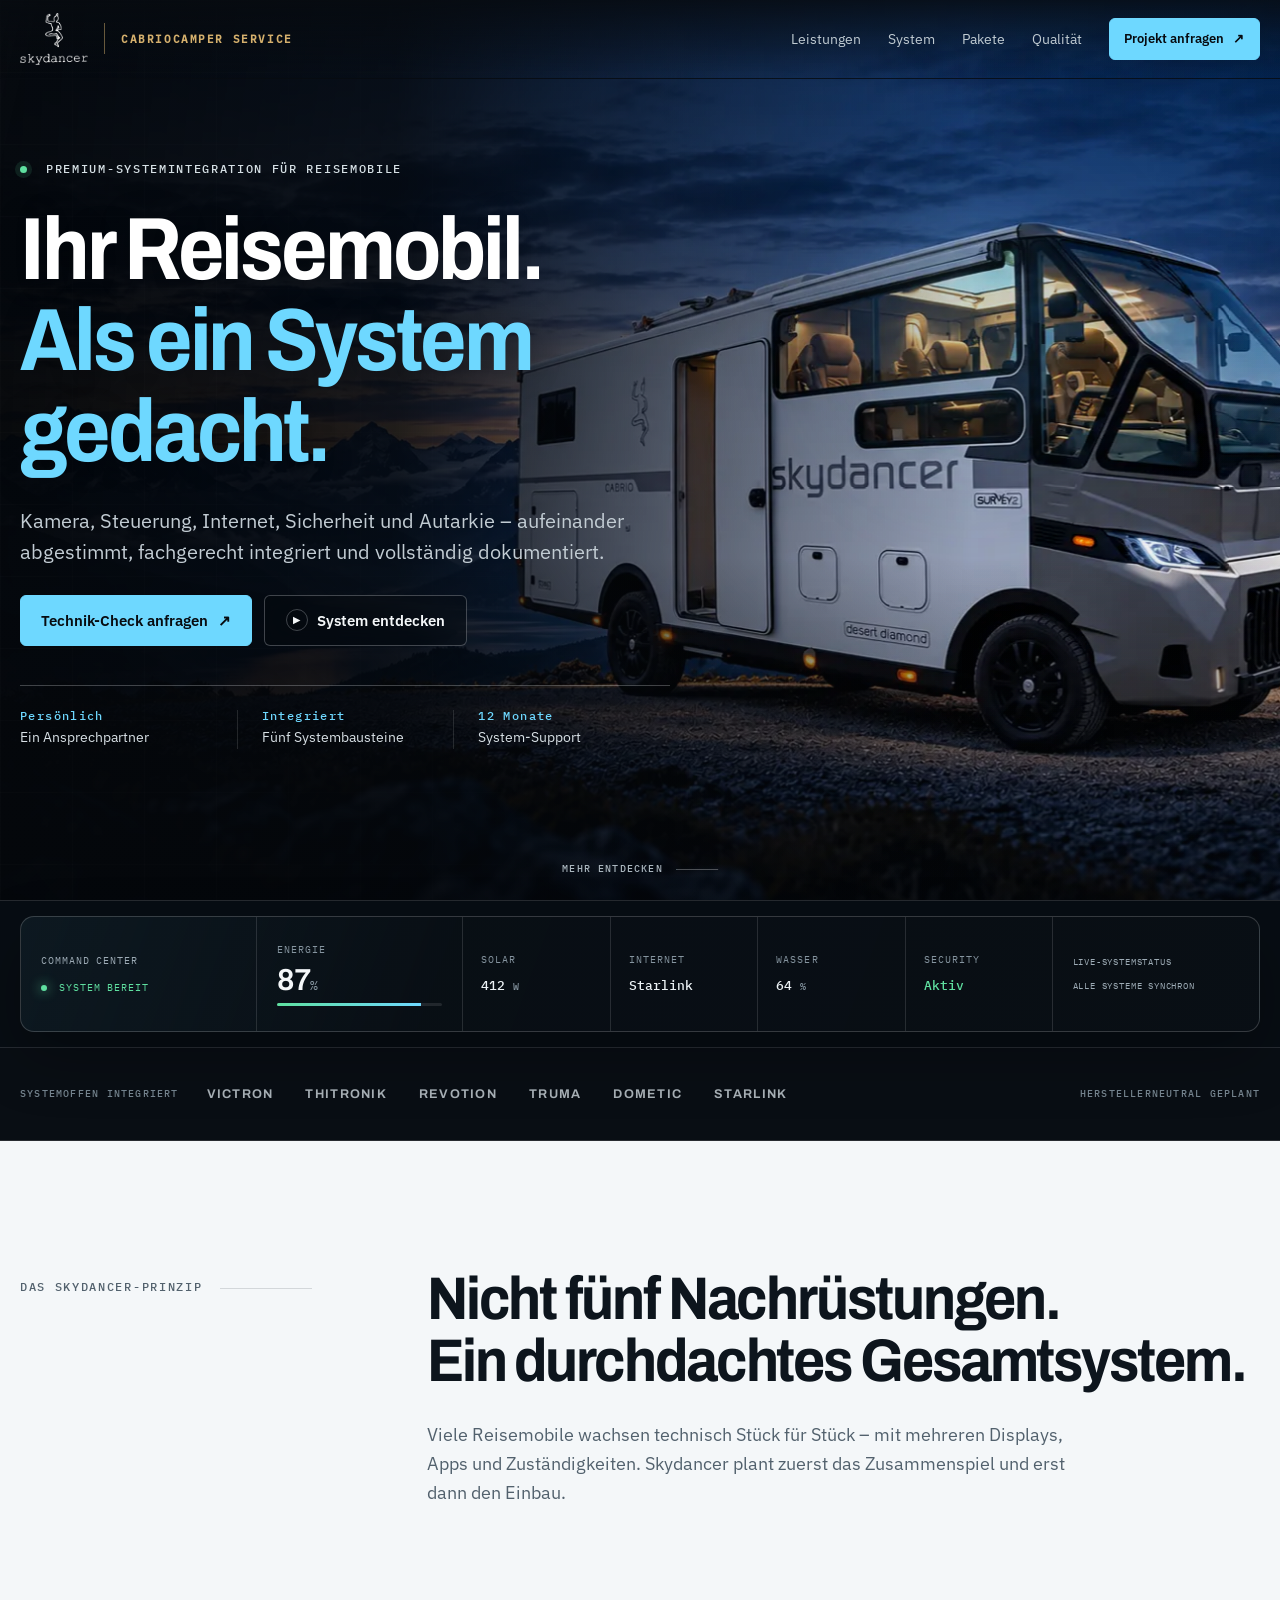
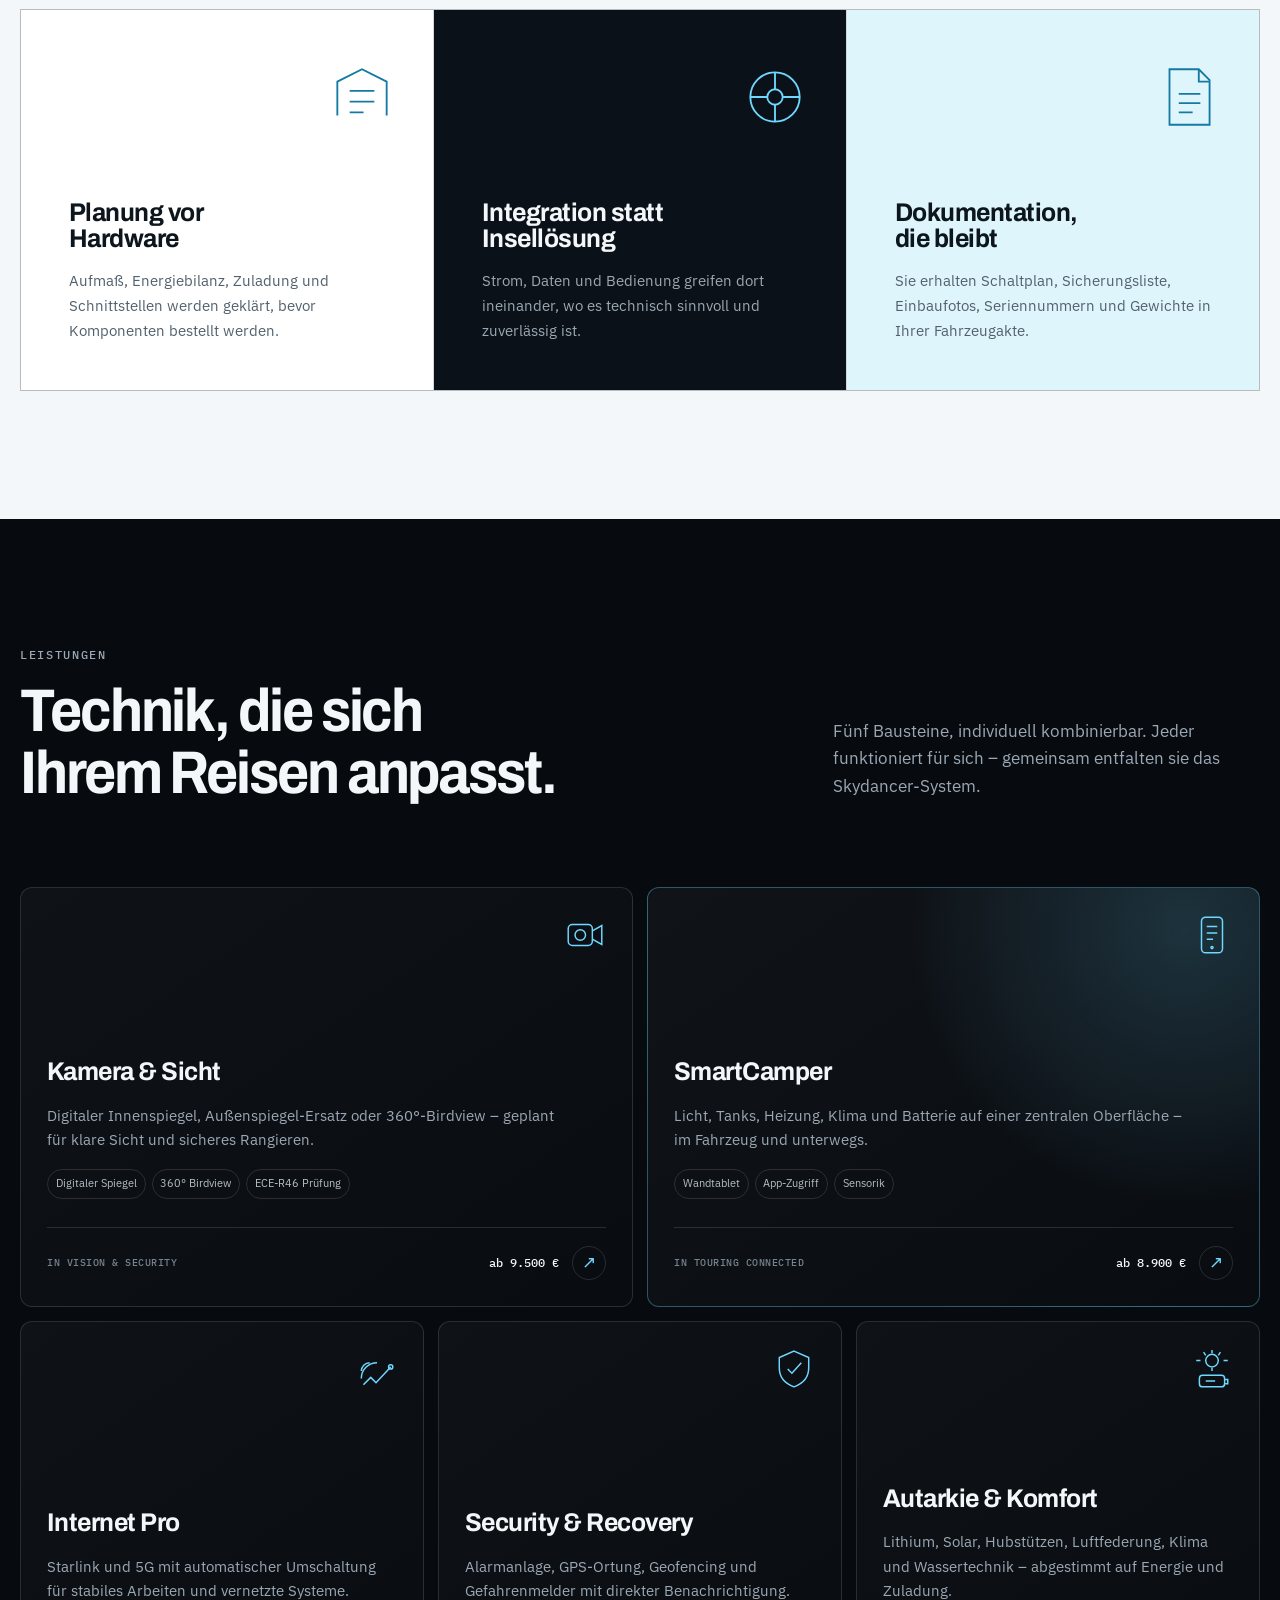
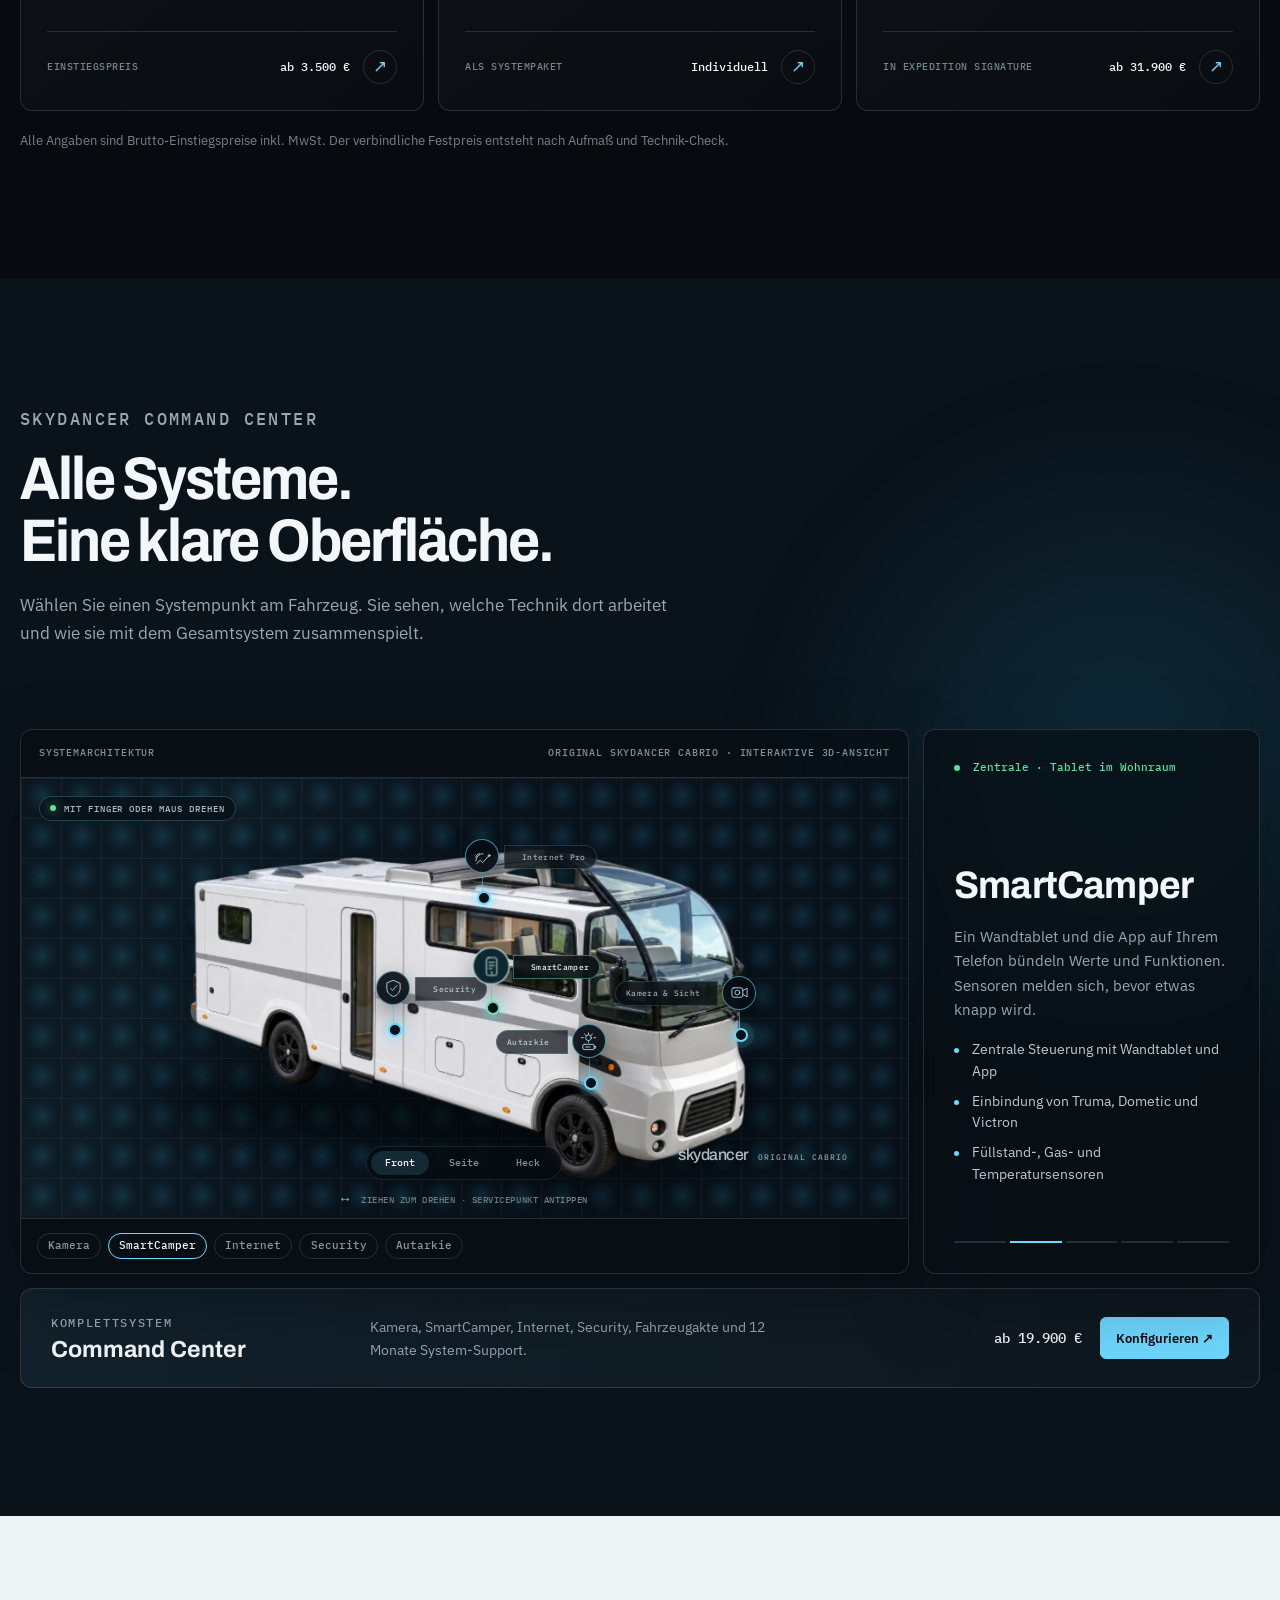
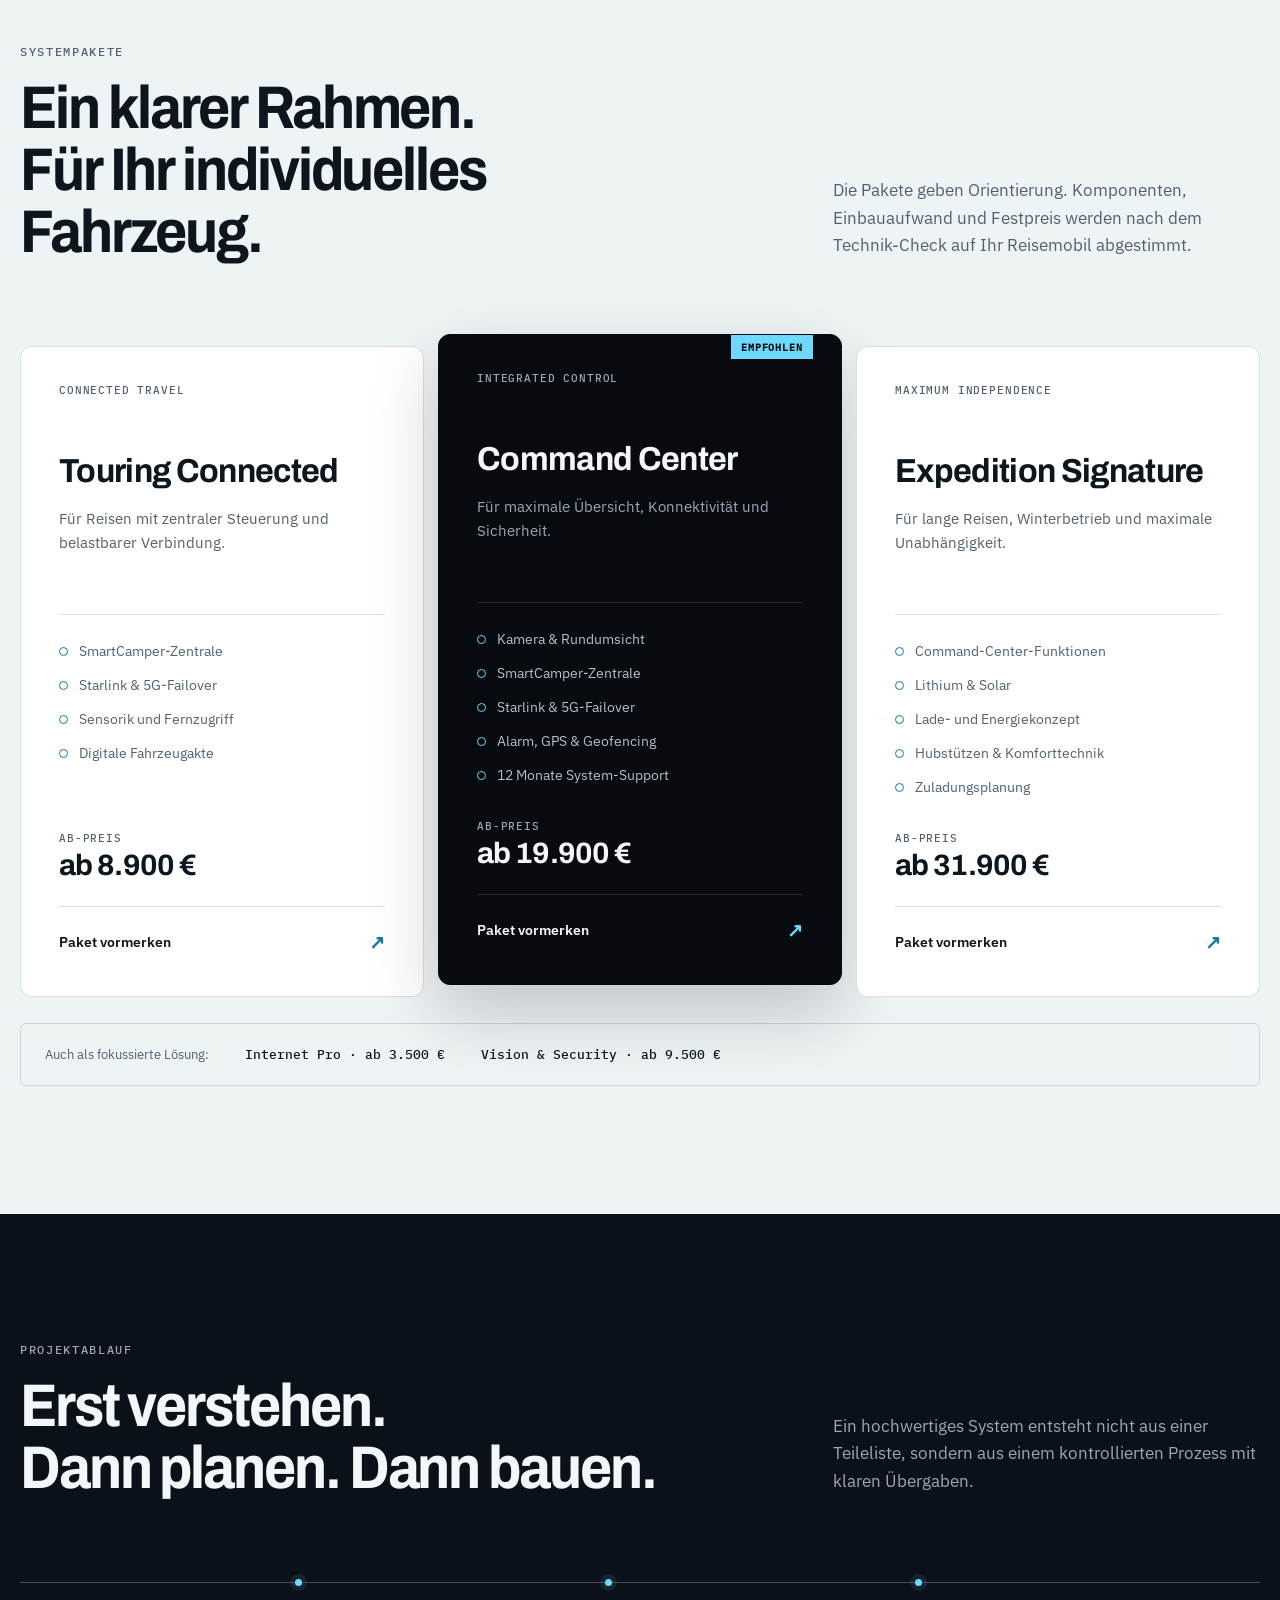
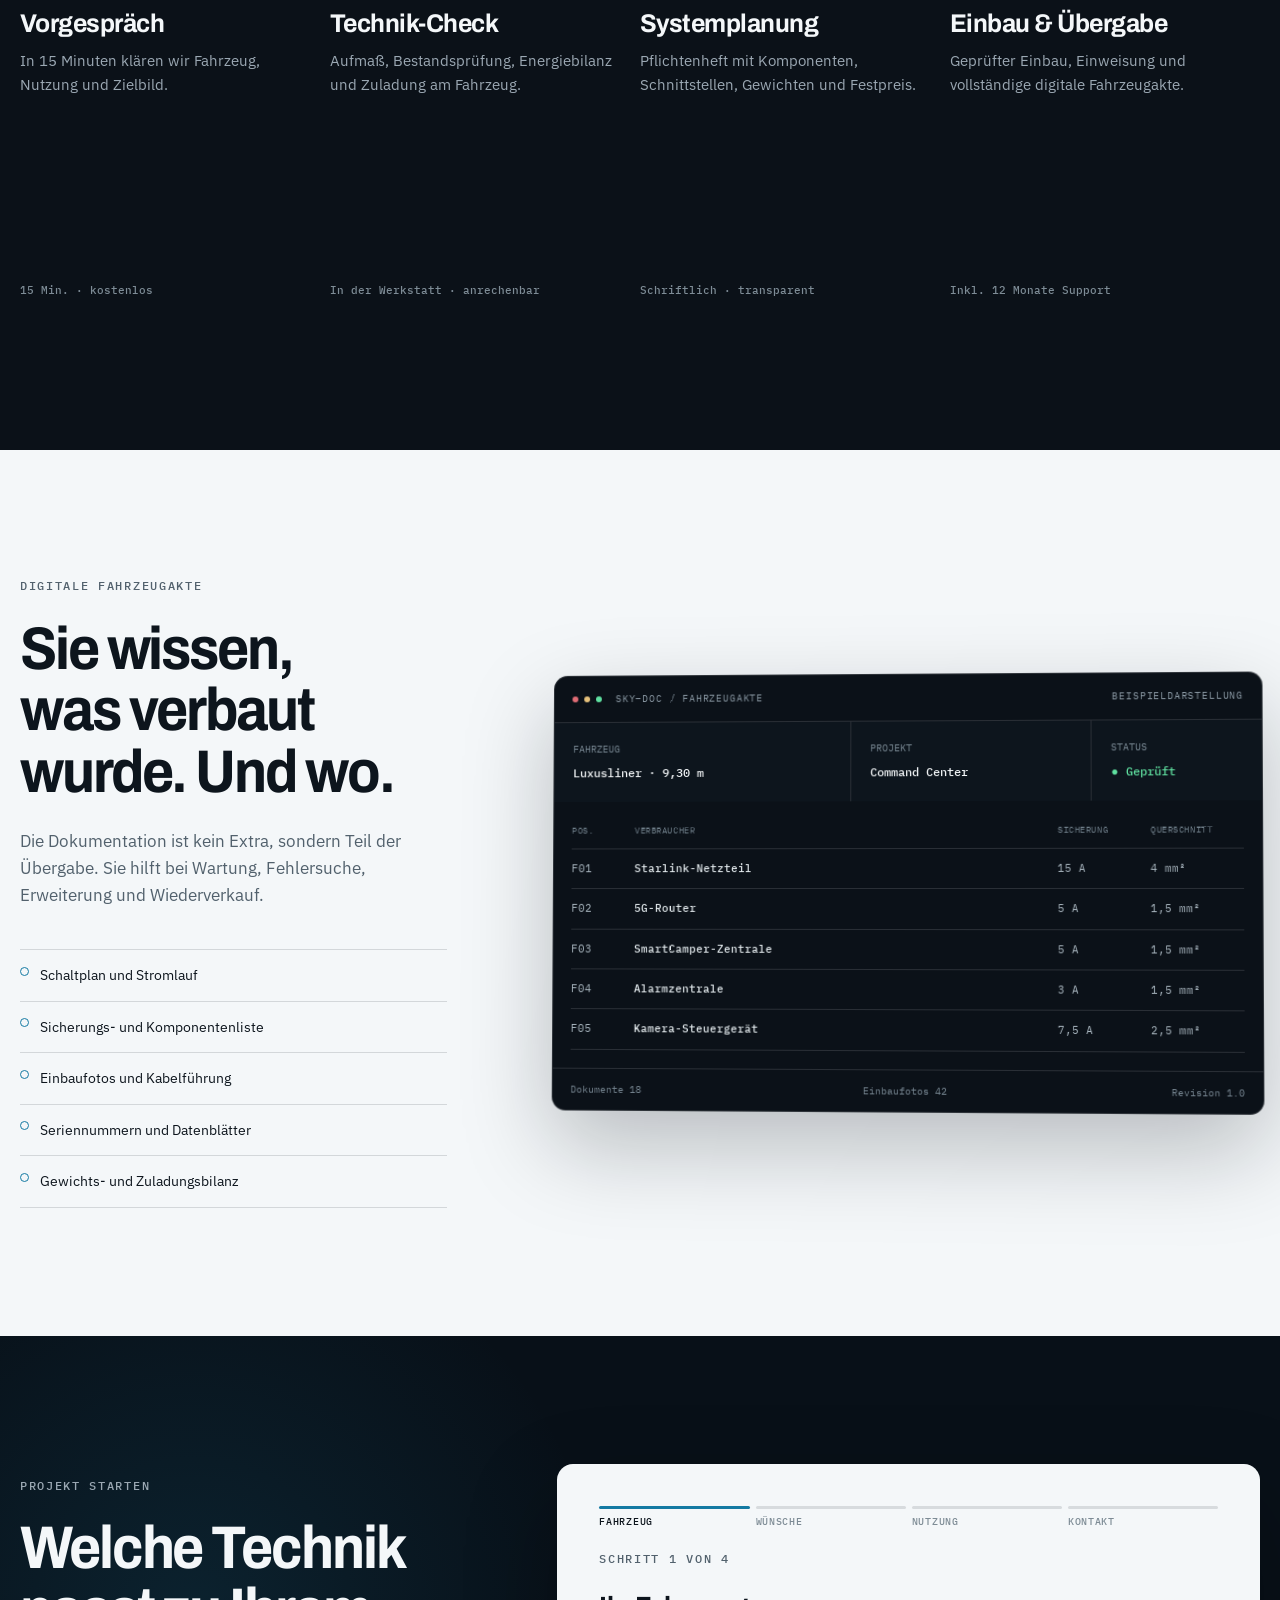
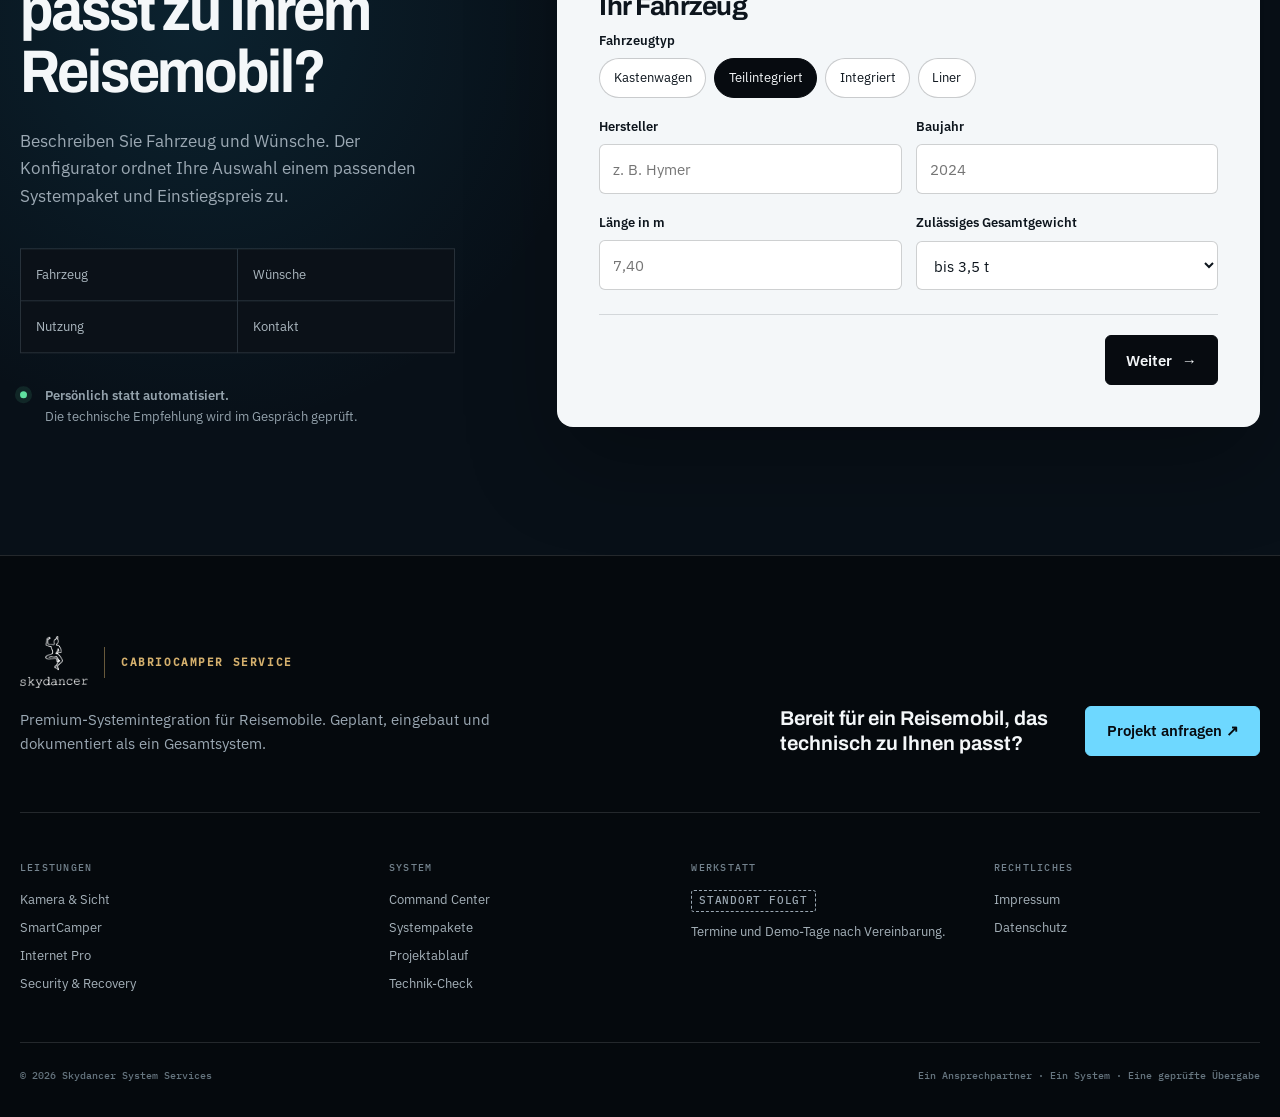
==== commit 51ed7098: "Manuelle Drehung und Servicepunkte hinzufügen" ====
--- a/index.html
+++ b/index.html
@@ -12,7 +12,9 @@
   <meta property="og:title" content="Skydancer System Services" />
   <meta property="og:description" content="Premium-Systemintegration für Reisemobile. Ein Ansprechpartner. Ein System. Eine geprüfte Übergabe." />
   <meta property="og:url" content="https://vanlifemum-boop.github.io/Skydancer-System-Services/" />
-  <link rel="icon" type="image/png" href="[data-uri]" />
+  <link rel="icon" type="image/svg+xml" href="[data-uri]" />
+  <link rel="shortcut icon" type="image/svg+xml" href="[data-uri]" />
+  <link rel="apple-touch-icon" href="[data-uri]" />
   <style>
 /* Lokal gehostet (DSGVO): keine Verbindung zu Google Fonts. Nur Latin-Zeichensatz. */
 @font-face {
@@ -254,7 +256,7 @@
 .fahrzeug__buehne--3d::before { position: absolute; z-index: -1; inset: 0; background: linear-gradient(116deg, transparent 15%, rgba(110,216,255,.045) 49%, transparent 72%); content: ""; transform: translateX(-35%); animation: vehicle-scan 7s ease-in-out infinite; }
 .vehicle-badge { position: absolute; z-index: 5; top: 18px; left: 18px; display: flex; align-items: center; gap: 8px; padding: 7px 10px; border: 1px solid rgba(110,216,255,.24); border-radius: 100px; background: rgba(7,11,16,.58); color: #a8bbc6; font: 500 .59rem/1 var(--f-mono); letter-spacing: .1em; text-transform: uppercase; backdrop-filter: blur(8px); }
 .vehicle-badge i { width: 6px; height: 6px; border-radius: 50%; background: var(--gruen); box-shadow: 0 0 12px var(--gruen); }
-.vehicle-scene { --vehicle-drag: 0px; position: absolute; z-index: 2; inset: 0; overflow: hidden; outline: none; cursor: grab; touch-action: pan-y; -webkit-user-select: none; user-select: none; }
+.vehicle-scene { --vehicle-drag: 0px; --vehicle-tilt: 0deg; position: absolute; z-index: 2; inset: 0; overflow: hidden; outline: none; cursor: grab; perspective: 1200px; touch-action: pan-y; -webkit-user-select: none; user-select: none; }
 .vehicle-scene:focus-visible { outline: 1px solid var(--blau); outline-offset: -5px; }
 .vehicle-scene.is-dragging { cursor: grabbing; }
 .vehicle-shadow { position: absolute; top: 74%; left: 50%; width: min(72%, 650px); height: 48px; border-radius: 50%; background: rgba(0,0,0,.68); filter: blur(20px); opacity: .8; transform: translate(-50%, -50%); }
@@ -264,16 +266,44 @@
 .vehicle-view[data-vehicle-view="front"] { --view-scale: 1.2; }
 .vehicle-view[data-vehicle-view="side"] { --view-scale: 1; }
 .vehicle-view[data-vehicle-view="rear"] { --view-scale: 1.14; }
-.vehicle-view.is-active { z-index: 2; opacity: 1; filter: drop-shadow(0 24px 22px rgba(0,0,0,.42)); transform: translate3d(var(--vehicle-drag), 0, 0) scale(var(--view-scale)); }
+.vehicle-view.is-active { z-index: 2; opacity: 1; filter: drop-shadow(0 24px 22px rgba(0,0,0,.42)); transform: translate3d(var(--vehicle-drag), 0, 0) rotateY(var(--vehicle-tilt)) scale(var(--view-scale)); }
 .vehicle-scene.is-dragging .vehicle-view.is-active { filter: drop-shadow(0 16px 16px rgba(0,0,0,.36)); transition-duration: .08s; }
 .vehicle-wordmark { position: absolute; z-index: 4; right: 2%; bottom: 3%; display: flex; align-items: baseline; gap: 9px; color: rgba(232,242,247,.76); text-shadow: 0 2px 12px #06101a; pointer-events: none; }
 .vehicle-wordmark strong { font: 500 1rem/1 var(--f-display); letter-spacing: -.03em; }
 .vehicle-wordmark span { color: #88a0ad; font: 500 .5rem/1 var(--f-mono); letter-spacing: .13em; }
+.vehicle-hotspots { position: absolute; z-index: 5; inset: 0; pointer-events: none; }
+.vehicle-hotspot { --hotspot-x: 50%; --hotspot-y: 50%; position: absolute; top: var(--hotspot-y); left: var(--hotspot-x); width: 1px; height: 1px; padding: 0; border: 0; background: transparent; color: var(--blau); cursor: pointer; pointer-events: auto; transition: top .5s ease, left .5s ease; }
+.vehicle-hotspot::before { position: absolute; z-index: 2; top: -5px; left: -5px; width: 10px; height: 10px; border: 2px solid currentColor; border-radius: 50%; background: #081018; box-shadow: 0 0 0 6px rgba(110,216,255,.09), 0 0 16px rgba(110,216,255,.7); content: ""; }
+.vehicle-hotspot::after { position: absolute; bottom: 3px; left: 0; width: 1px; height: 23px; background: linear-gradient(0deg, currentColor, rgba(110,216,255,.22)); content: ""; transform-origin: bottom; }
+.vehicle-hotspot__icon { position: absolute; z-index: 2; bottom: 24px; left: 0; display: grid; width: 34px; height: 34px; place-items: center; border: 1px solid rgba(110,216,255,.58); border-radius: 50%; background: rgba(5,11,17,.9); box-shadow: 0 8px 22px rgba(0,0,0,.38); color: #bdeeff; transform: translateX(-50%); backdrop-filter: blur(8px); transition: background .2s ease, color .2s ease, transform .2s ease; }
+.vehicle-hotspot__icon svg { width: 19px; height: 19px; fill: none; stroke: currentColor; stroke-width: 1.7; stroke-linecap: round; stroke-linejoin: round; }
+.vehicle-hotspot__label { position: absolute; z-index: 1; bottom: 28px; left: 22px; padding: 7px 10px 7px 17px; border: 1px solid rgba(110,216,255,.24); border-radius: 0 100px 100px 0; background: rgba(5,11,17,.84); color: #b4c4ce; font: 500 .53rem/1 var(--f-mono); letter-spacing: .035em; white-space: nowrap; opacity: .82; backdrop-filter: blur(8px); transition: border-color .2s ease, color .2s ease, opacity .2s ease; }
+.vehicle-hotspot--left .vehicle-hotspot__label { right: 22px; left: auto; padding-right: 17px; padding-left: 10px; border-radius: 100px 0 0 100px; }
+.vehicle-hotspot:hover, .vehicle-hotspot:focus-visible, .vehicle-hotspot[aria-pressed="true"] { color: #77e4aa; outline: none; }
+.vehicle-hotspot:hover .vehicle-hotspot__icon, .vehicle-hotspot:focus-visible .vehicle-hotspot__icon, .vehicle-hotspot[aria-pressed="true"] .vehicle-hotspot__icon { border-color: currentColor; background: #0e2630; color: #d6fff0; transform: translateX(-50%) scale(1.1); }
+.vehicle-hotspot:hover .vehicle-hotspot__label, .vehicle-hotspot:focus-visible .vehicle-hotspot__label, .vehicle-hotspot[aria-pressed="true"] .vehicle-hotspot__label { border-color: rgba(119,228,170,.46); color: #e5fff1; opacity: 1; }
+.vehicle-hotspot[aria-pressed="true"]::before { animation: hotspot-pulse 1.8s ease-out infinite; }
+.vehicle-scene[data-vehicle-angle="front"] .vehicle-hotspot--kamera { --hotspot-x: 81%; --hotspot-y: 58%; }
+.vehicle-scene[data-vehicle-angle="front"] .vehicle-hotspot--smart { --hotspot-x: 53%; --hotspot-y: 52%; }
+.vehicle-scene[data-vehicle-angle="front"] .vehicle-hotspot--internet { --hotspot-x: 52%; --hotspot-y: 27%; }
+.vehicle-scene[data-vehicle-angle="front"] .vehicle-hotspot--security { --hotspot-x: 42%; --hotspot-y: 57%; }
+.vehicle-scene[data-vehicle-angle="front"] .vehicle-hotspot--autarkie { --hotspot-x: 64%; --hotspot-y: 69%; }
+.vehicle-scene[data-vehicle-angle="side"] .vehicle-hotspot--kamera { --hotspot-x: 82%; --hotspot-y: 50%; }
+.vehicle-scene[data-vehicle-angle="side"] .vehicle-hotspot--smart { --hotspot-x: 50%; --hotspot-y: 53%; }
+.vehicle-scene[data-vehicle-angle="side"] .vehicle-hotspot--internet { --hotspot-x: 61%; --hotspot-y: 27%; }
+.vehicle-scene[data-vehicle-angle="side"] .vehicle-hotspot--security { --hotspot-x: 43%; --hotspot-y: 57%; }
+.vehicle-scene[data-vehicle-angle="side"] .vehicle-hotspot--autarkie { --hotspot-x: 67%; --hotspot-y: 68%; }
+.vehicle-scene[data-vehicle-angle="rear"] .vehicle-hotspot--kamera { --hotspot-x: 20%; --hotspot-y: 50%; }
+.vehicle-scene[data-vehicle-angle="rear"] .vehicle-hotspot--smart { --hotspot-x: 58%; --hotspot-y: 53%; }
+.vehicle-scene[data-vehicle-angle="rear"] .vehicle-hotspot--internet { --hotspot-x: 53%; --hotspot-y: 27%; }
+.vehicle-scene[data-vehicle-angle="rear"] .vehicle-hotspot--security { --hotspot-x: 25%; --hotspot-y: 58%; }
+.vehicle-scene[data-vehicle-angle="rear"] .vehicle-hotspot--autarkie { --hotspot-x: 71%; --hotspot-y: 67%; }
 .vehicle-views { position: absolute; z-index: 6; bottom: 38px; left: 50%; display: flex; gap: 6px; padding: 4px; border: 1px solid rgba(255,255,255,.09); border-radius: 100px; background: rgba(5,10,15,.72); box-shadow: 0 10px 28px rgba(0,0,0,.2); transform: translateX(-50%); backdrop-filter: blur(10px); }
 .vehicle-views button { min-width: 58px; padding: 7px 11px; border: 0; border-radius: 100px; background: transparent; color: #7f919d; font: 500 .61rem/1 var(--f-mono); cursor: pointer; transition: background .2s, color .2s; }
 .vehicle-views button:hover, .vehicle-views button.is-active { background: rgba(110,216,255,.14); color: var(--eis); }
 .vehicle-hint { position: absolute; z-index: 4; right: 16px; bottom: 10px; left: 16px; color: #6f818d; font: 500 .55rem/1.4 var(--f-mono); letter-spacing: .06em; text-align: center; text-transform: uppercase; pointer-events: none; }.vehicle-hint span { margin-right: 6px; color: var(--blau); font-size: .85rem; }
 @keyframes vehicle-scan { 0%,100% { transform: translateX(-44%); } 50% { transform: translateX(48%); } }
+@keyframes hotspot-pulse { 0% { box-shadow: 0 0 0 4px rgba(119,228,170,.18), 0 0 14px rgba(119,228,170,.7); } 70%,100% { box-shadow: 0 0 0 15px rgba(119,228,170,0), 0 0 22px rgba(119,228,170,.15); } }
 .modul-legende { display: flex; flex-wrap: wrap; gap: 7px; padding: 14px 16px; border-top: 1px solid var(--linie); }
 .modul-legende button { padding: .6em .9em; border: 1px solid var(--linie); border-radius: 100px; background: transparent; color: #8998a3; font: 500 .7rem/1 var(--f-mono); cursor: pointer; }
 .modul-legende button:hover, .modul-legende button[aria-pressed="true"] { border-color: var(--blau); color: var(--eis); }
@@ -546,6 +576,10 @@
   .vehicle-turntable { top: 49%; width: 103%; height: 74%; }
   .vehicle-shadow { top: 71%; width: 68%; height: 34px; }
   .vehicle-wordmark { display: none; }
+  .vehicle-hotspot__label { display: none; }
+  .vehicle-hotspot[aria-pressed="true"] .vehicle-hotspot__label { display: block; }
+  .vehicle-hotspot__icon { width: 31px; height: 31px; }
+  .vehicle-hotspot__icon svg { width: 17px; height: 17px; }
   .vehicle-views { bottom: 36px; }
   .vehicle-hint { bottom: 10px; font-size: .5rem; }
   .modul { min-height: 390px; padding: 24px; }
@@ -582,6 +616,9 @@
   .fahrzeug__buehne--3d { min-height: 300px; }
   .vehicle-turntable { top: 48%; width: 112%; height: 70%; }
   .vehicle-badge { top: 12px; left: 12px; }
+  .vehicle-badge { max-width: calc(100% - 24px); font-size: .52rem; }
+  .vehicle-hotspot__icon { width: 29px; height: 29px; }
+  .vehicle-hotspot__label { bottom: 26px; max-width: 112px; overflow: hidden; text-overflow: ellipsis; }
   .vehicle-views button { min-width: 52px; padding-inline: 9px; }
   .vehicle-hint { right: 9px; left: 9px; letter-spacing: .03em; }
   .formular__nav { align-items: stretch; flex-direction: column-reverse; }
@@ -677,8 +714,8 @@
           <div class="fahrzeug">
             <div class="fahrzeug__kopf"><span>Systemarchitektur</span><span>Original Skydancer Cabrio · Interaktive 3D-Ansicht</span></div>
             <div class="fahrzeug__buehne fahrzeug__buehne--3d">
-              <div class="vehicle-badge"><i></i> Interaktive 3D-Ansicht</div>
-              <div class="vehicle-scene" data-vehicle-scene tabindex="0" role="group" aria-label="Interaktive Fahrzeugansicht des originalen Skydancer Cabrio. Mit Maus, Finger oder Pfeiltasten zwischen Front, Seite und Heck wechseln.">
+              <div class="vehicle-badge"><i></i> Mit Finger oder Maus drehen</div>
+              <div class="vehicle-scene" data-vehicle-scene data-vehicle-angle="front" tabindex="0" role="group" aria-label="Interaktive Fahrzeugansicht des originalen Skydancer Cabrio. Mit Maus oder Finger selbst drehen und Servicepunkte antippen.">
                 <div class="vehicle-shadow" aria-hidden="true"></div>
                 <div class="vehicle-turntable" data-vehicle-turntable>
                   <img class="vehicle-view is-active" data-vehicle-view="front" src="[data-uri]" alt="Originaler Skydancer Cabrio von schräg vorne mit erhöhter Panorama-Dachkabine" width="1400" height="933" draggable="false" />
@@ -686,9 +723,26 @@
                   <img class="vehicle-view" data-vehicle-view="rear" src="[data-uri]" alt="Originaler Skydancer Cabrio von schräg hinten" width="1400" height="933" draggable="false" />
                   <div class="vehicle-wordmark" aria-hidden="true"><strong>skydancer</strong><span>ORIGINAL CABRIO</span></div>
                 </div>
+                <div class="vehicle-hotspots" aria-label="Servicepunkte am Fahrzeug">
+                  <button class="vehicle-hotspot vehicle-hotspot--kamera vehicle-hotspot--left" type="button" data-hotspot data-modul="kamera" aria-pressed="false" aria-label="Kamera und Sicht: Details anzeigen">
+                    <span class="vehicle-hotspot__icon" aria-hidden="true"><svg viewBox="0 0 40 40"><rect x="4" y="10" width="23" height="20" rx="4"/><path d="M27 16l9-5v18l-9-5"/><circle cx="15.5" cy="20" r="5"/></svg></span><span class="vehicle-hotspot__label">Kamera &amp; Sicht</span>
+                  </button>
+                  <button class="vehicle-hotspot vehicle-hotspot--smart" type="button" data-hotspot data-modul="smart" aria-pressed="true" aria-label="SmartCamper: Details anzeigen">
+                    <span class="vehicle-hotspot__icon" aria-hidden="true"><svg viewBox="0 0 40 40"><rect x="10" y="3" width="20" height="34" rx="4"/><path d="M15 12h10M15 18h10M15 24h6"/><circle cx="20" cy="32" r="1"/></svg></span><span class="vehicle-hotspot__label">SmartCamper</span>
+                  </button>
+                  <button class="vehicle-hotspot vehicle-hotspot--internet" type="button" data-hotspot data-modul="internet" aria-pressed="false" aria-label="Internet Pro: Details anzeigen">
+                    <span class="vehicle-hotspot__icon" aria-hidden="true"><svg viewBox="0 0 40 40"><path d="M6 29a15 15 0 0 1 15-15M6 22a8 8 0 0 1 8-8M8 35l7-7 5 5 14-15"/><circle cx="34" cy="18" r="2"/></svg></span><span class="vehicle-hotspot__label">Internet Pro</span>
+                  </button>
+                  <button class="vehicle-hotspot vehicle-hotspot--security" type="button" data-hotspot data-modul="security" aria-pressed="false" aria-label="Security und Recovery: Details anzeigen">
+                    <span class="vehicle-hotspot__icon" aria-hidden="true"><svg viewBox="0 0 40 40"><path d="M20 3l14 6v10c0 9-6 15-14 18C12 34 6 28 6 19V9z"/><path d="M14 20l4 4 9-10"/></svg></span><span class="vehicle-hotspot__label">Security</span>
+                  </button>
+                  <button class="vehicle-hotspot vehicle-hotspot--autarkie vehicle-hotspot--left" type="button" data-hotspot data-modul="autarkie" aria-pressed="false" aria-label="Autarkie und Komfort: Details anzeigen">
+                    <span class="vehicle-hotspot__icon" aria-hidden="true"><svg viewBox="0 0 40 40"><circle cx="20" cy="12" r="6"/><path d="M20 2v3M20 19v3M9 12H5M35 12h-4M12 4l2 3M28 4l-2 3"/><rect x="8" y="26" width="24" height="11" rx="3"/><path d="M14 31.5h9M32 30h3v4h-3"/></svg></span><span class="vehicle-hotspot__label">Autarkie</span>
+                  </button>
+                </div>
               </div>
               <div class="vehicle-views" aria-label="Fahrzeugansicht auswählen"><button typ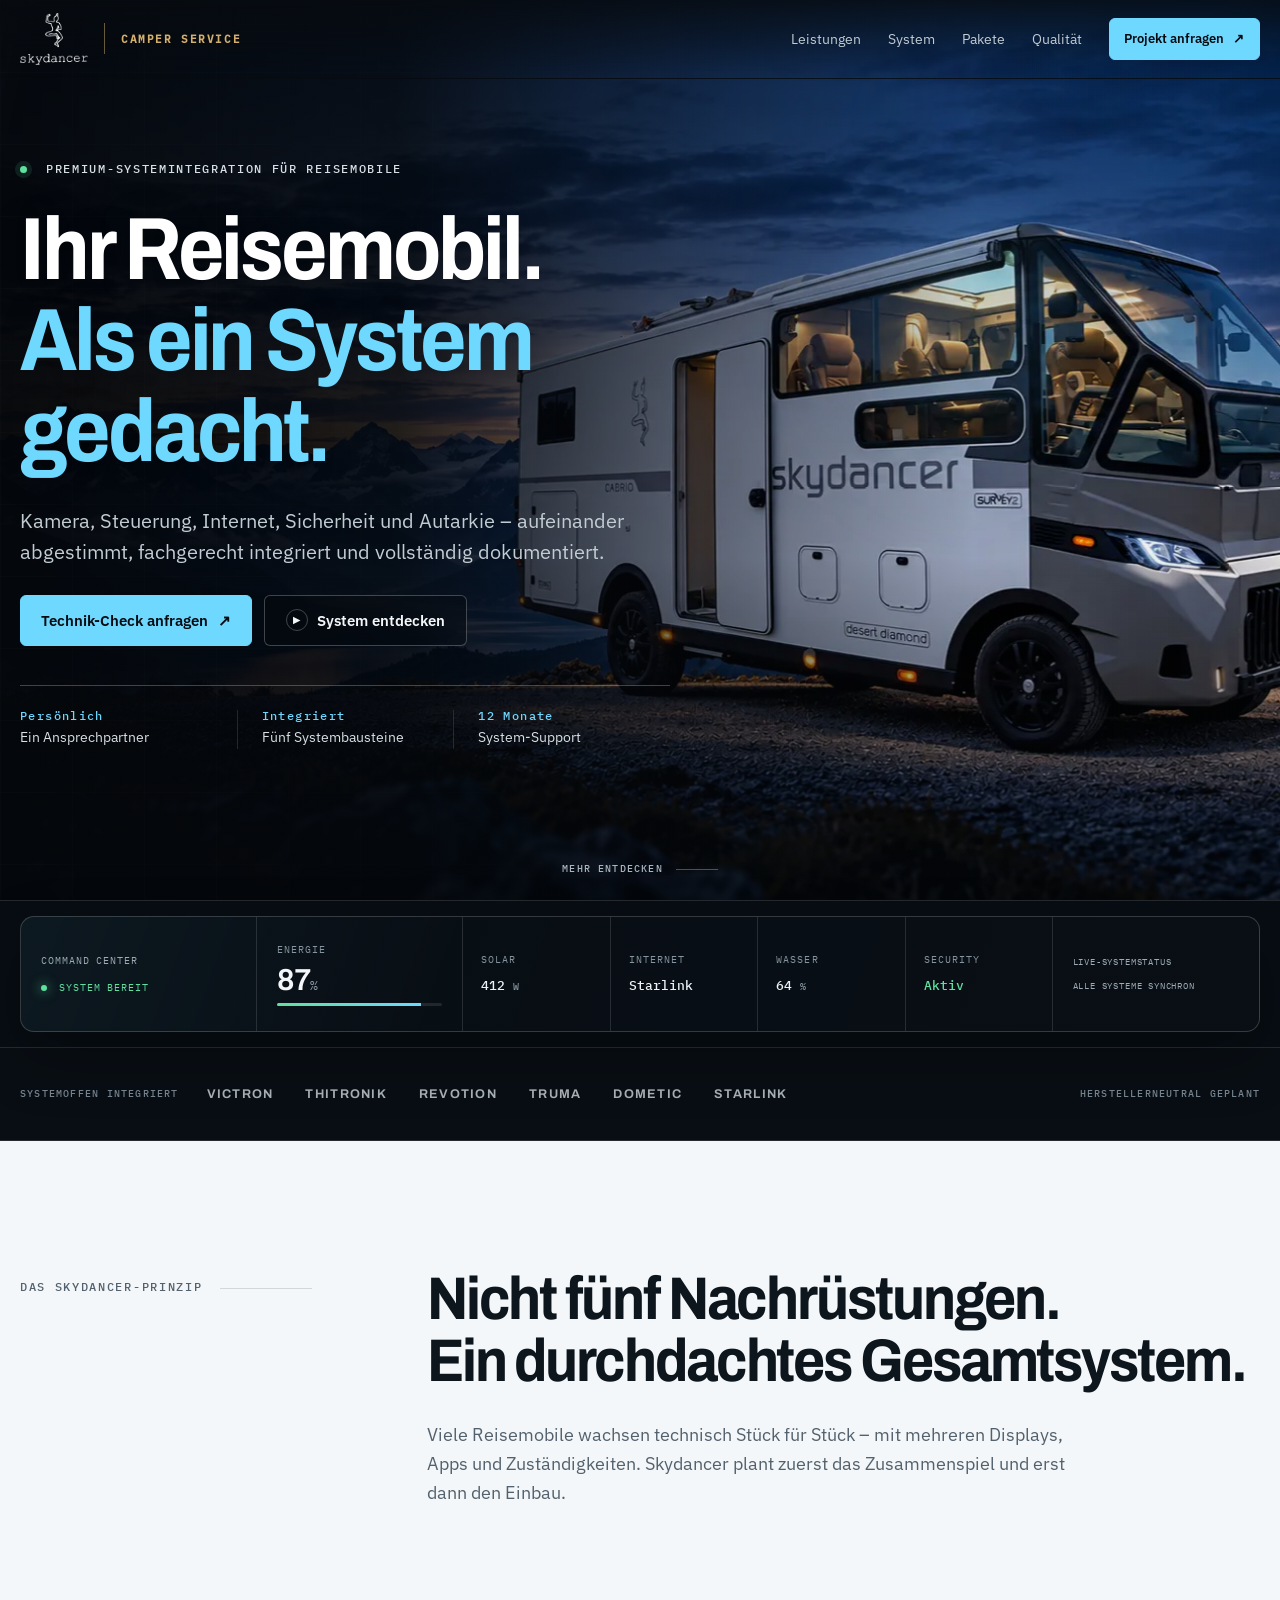
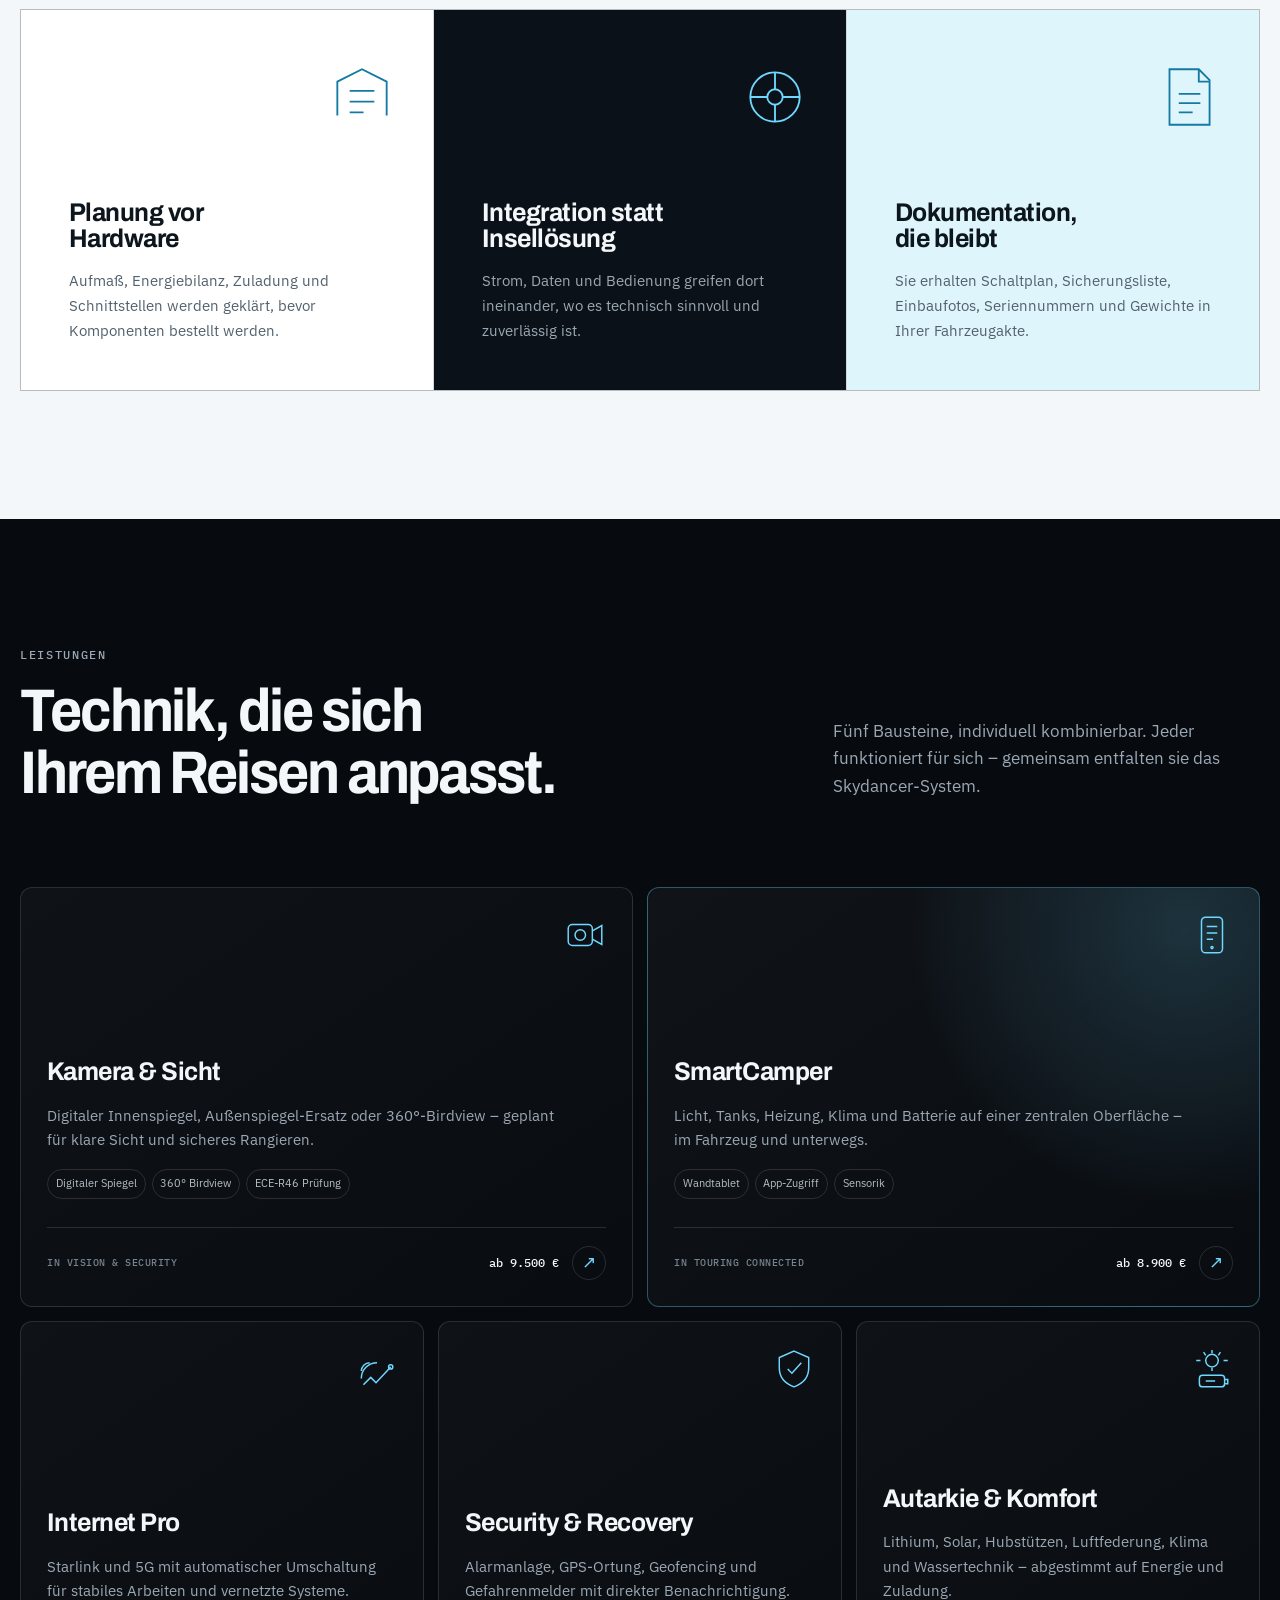
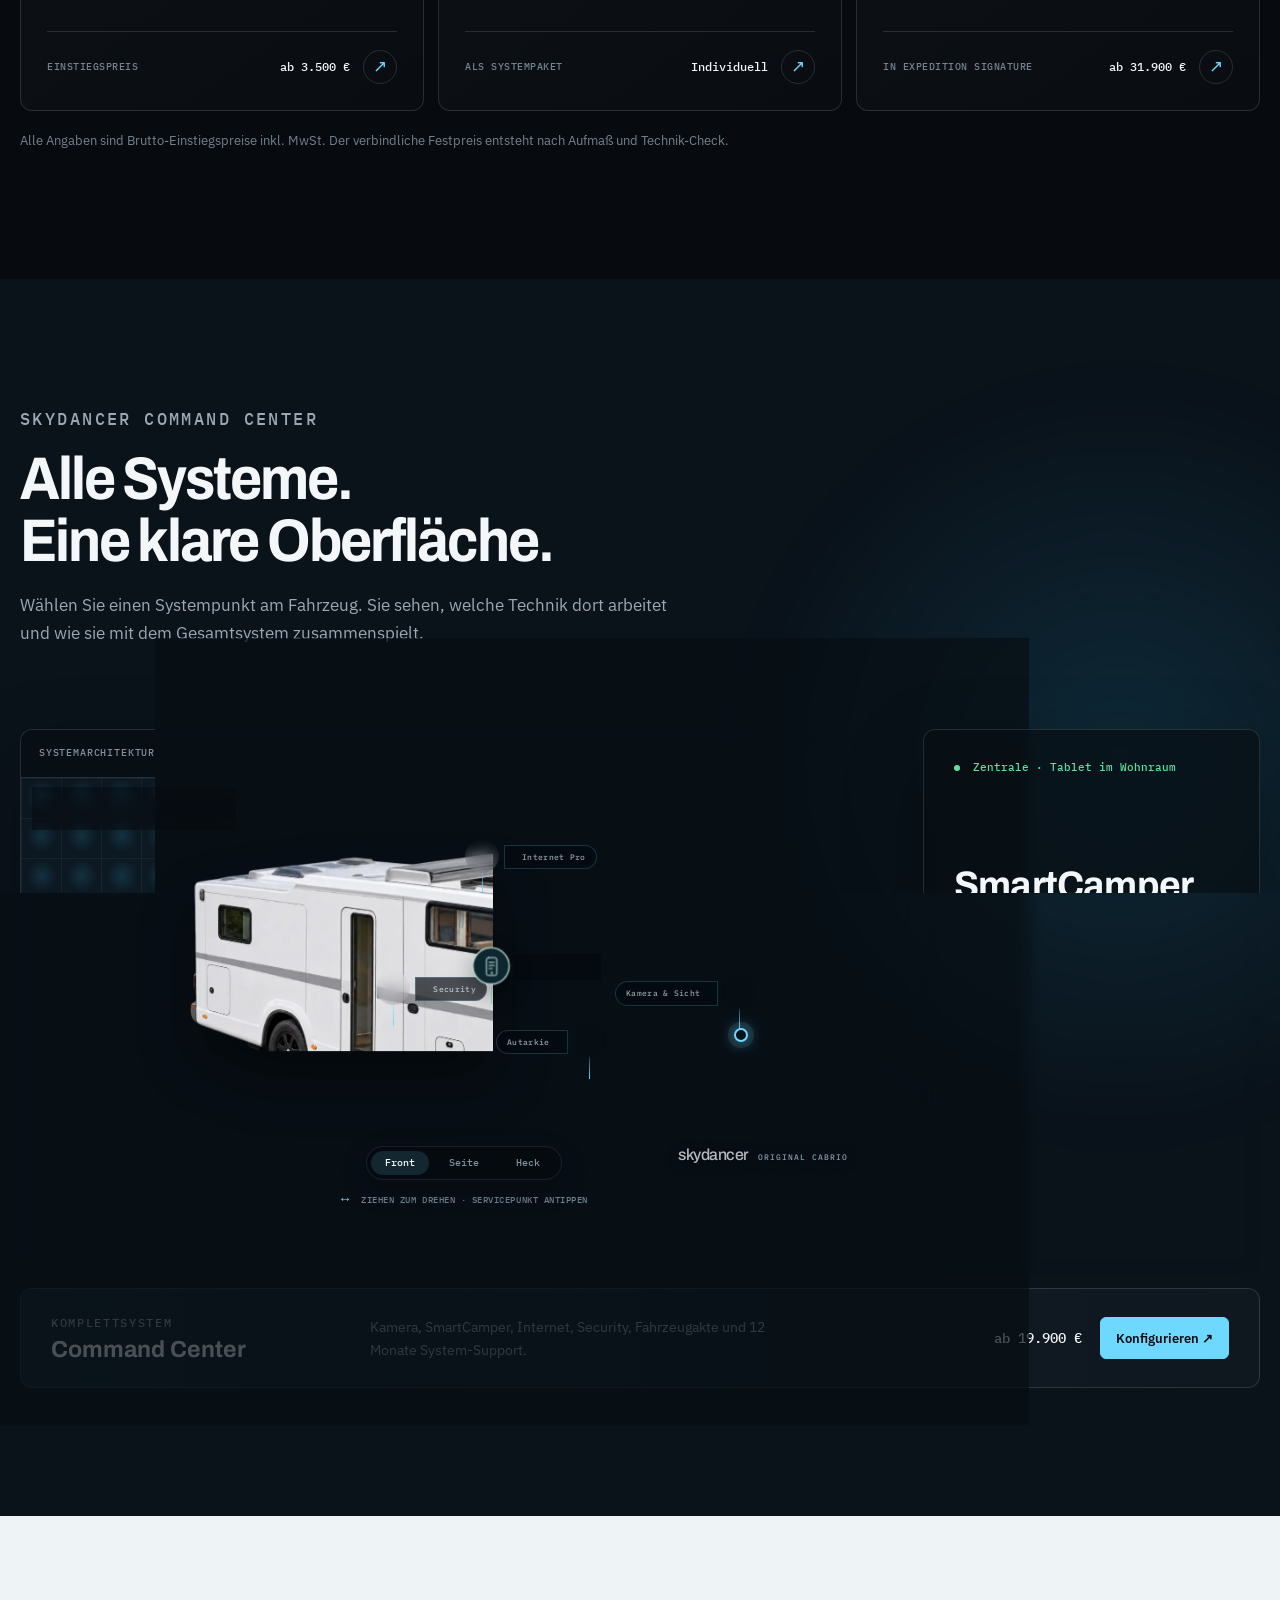
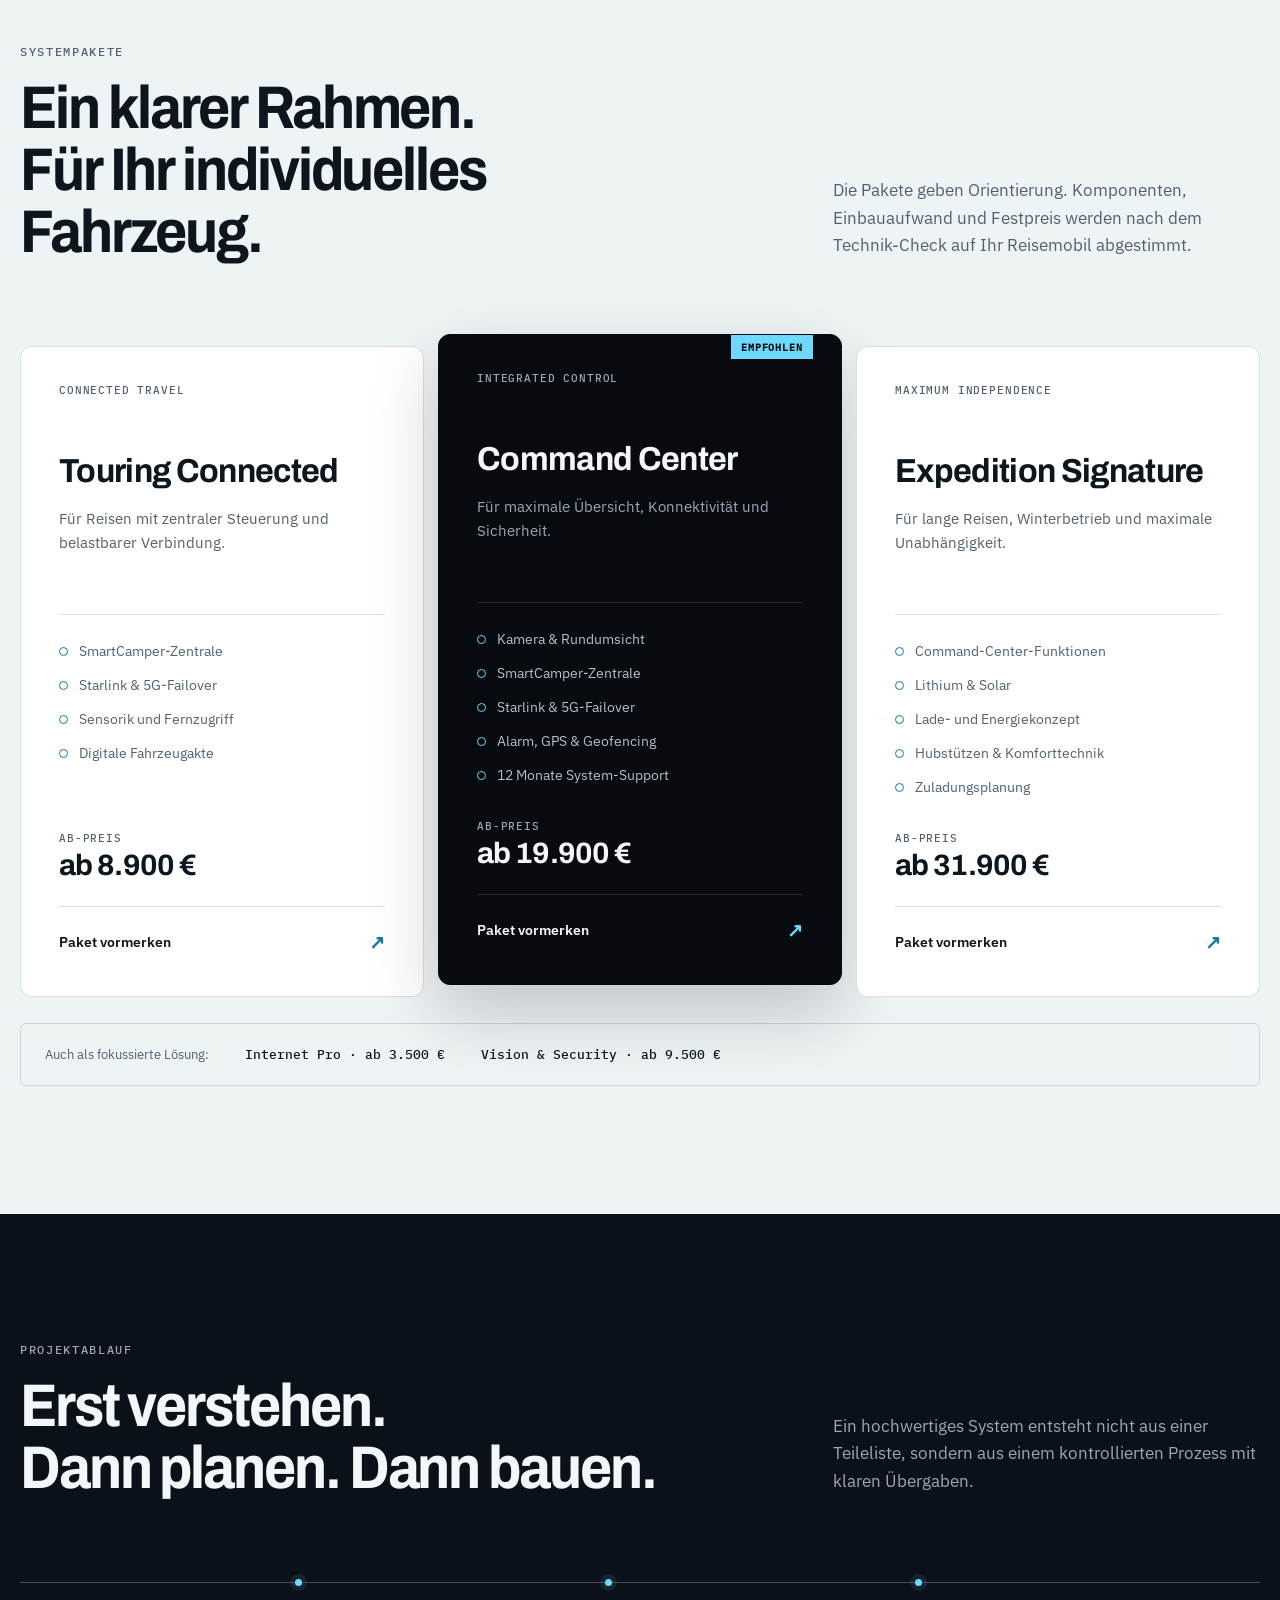
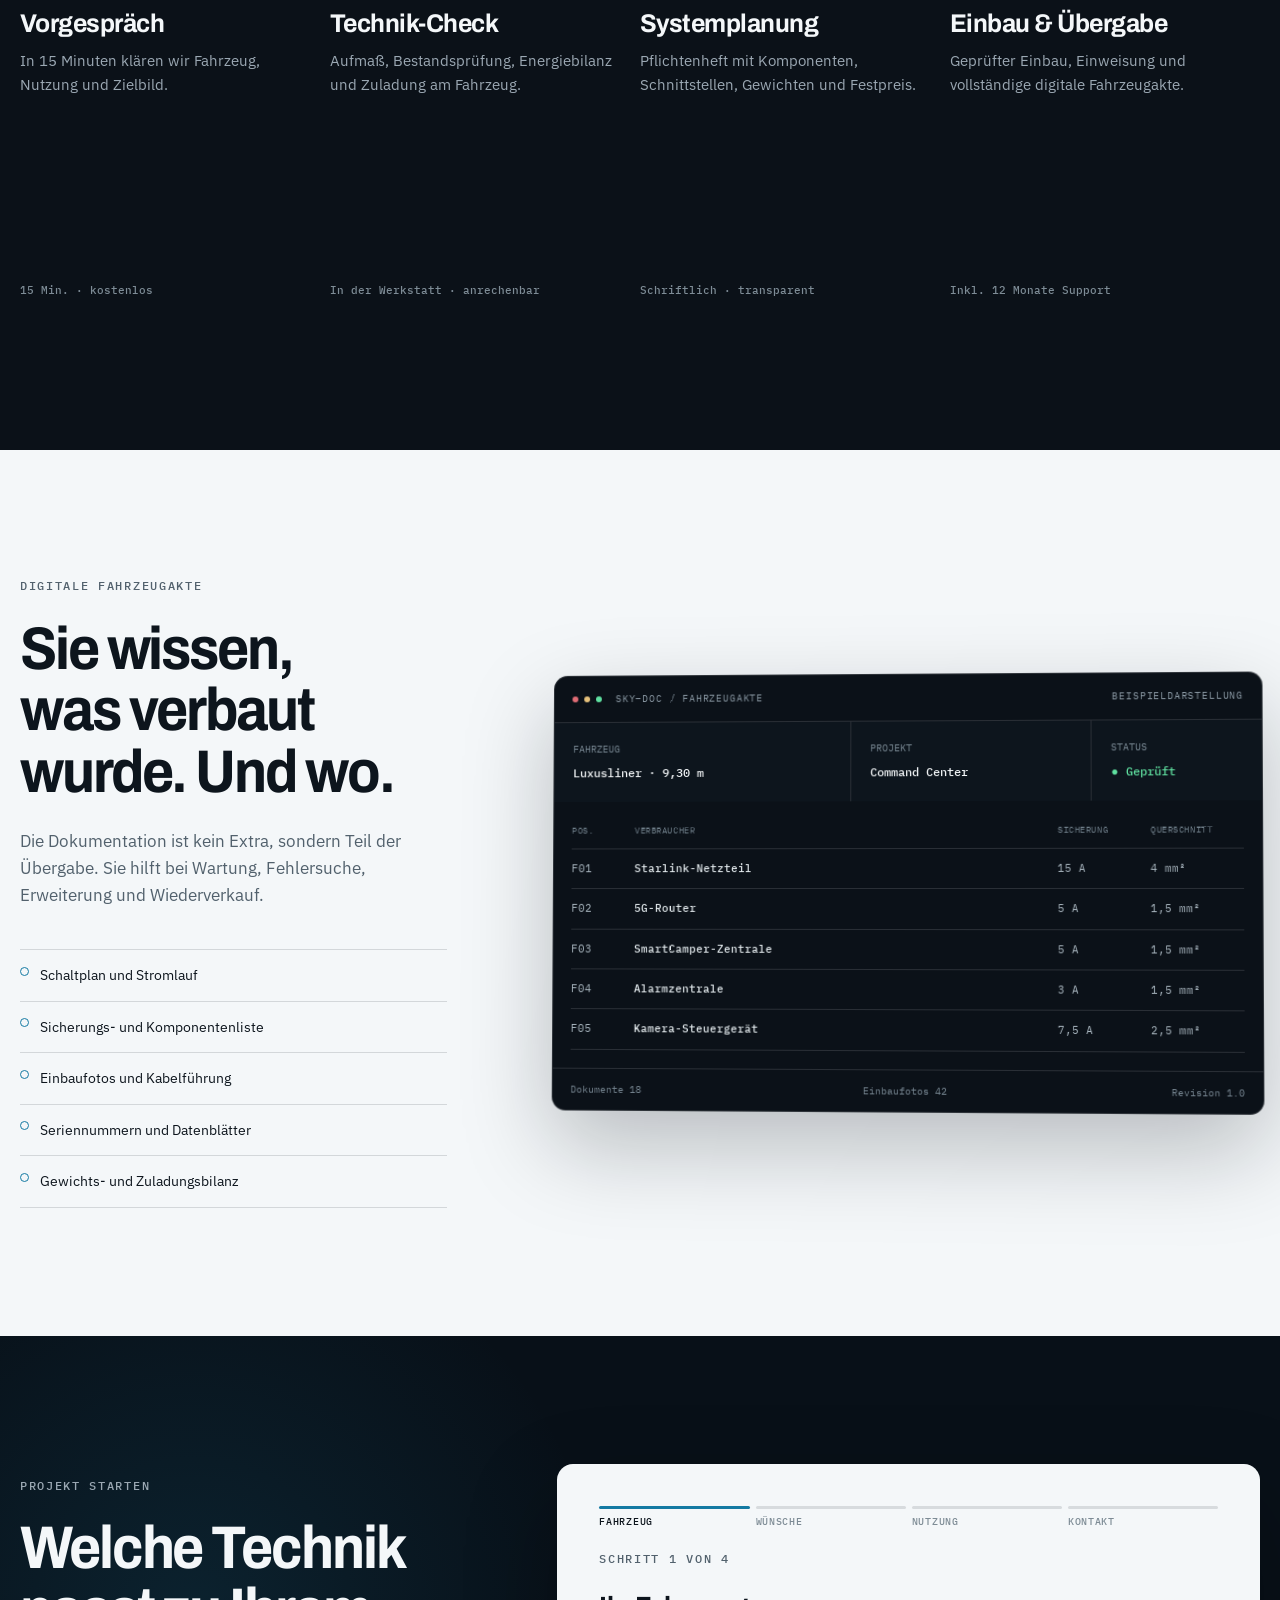
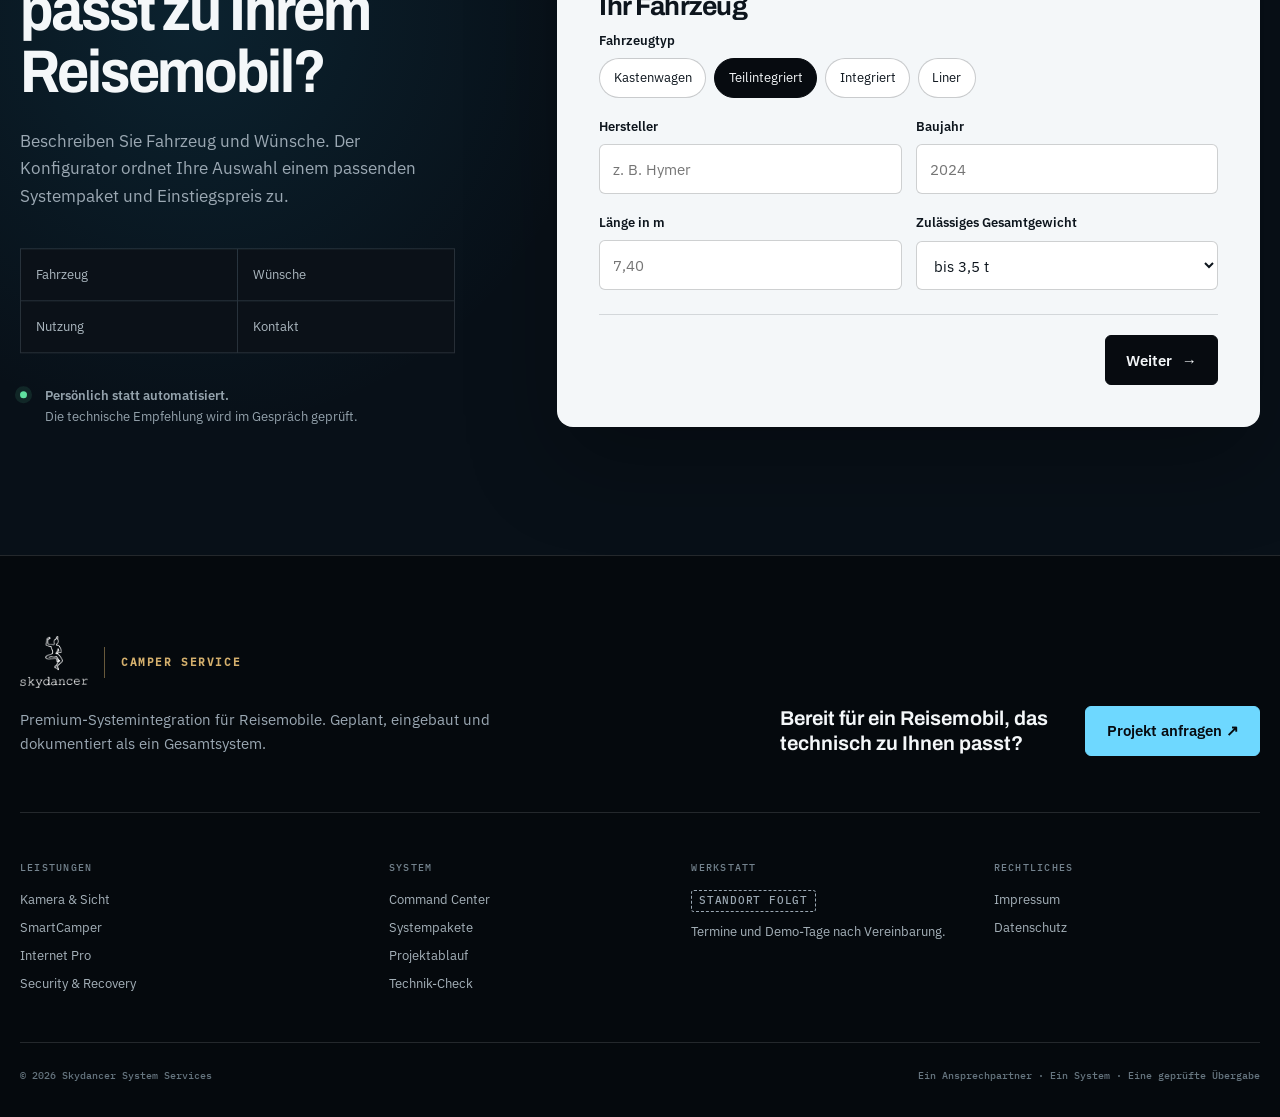
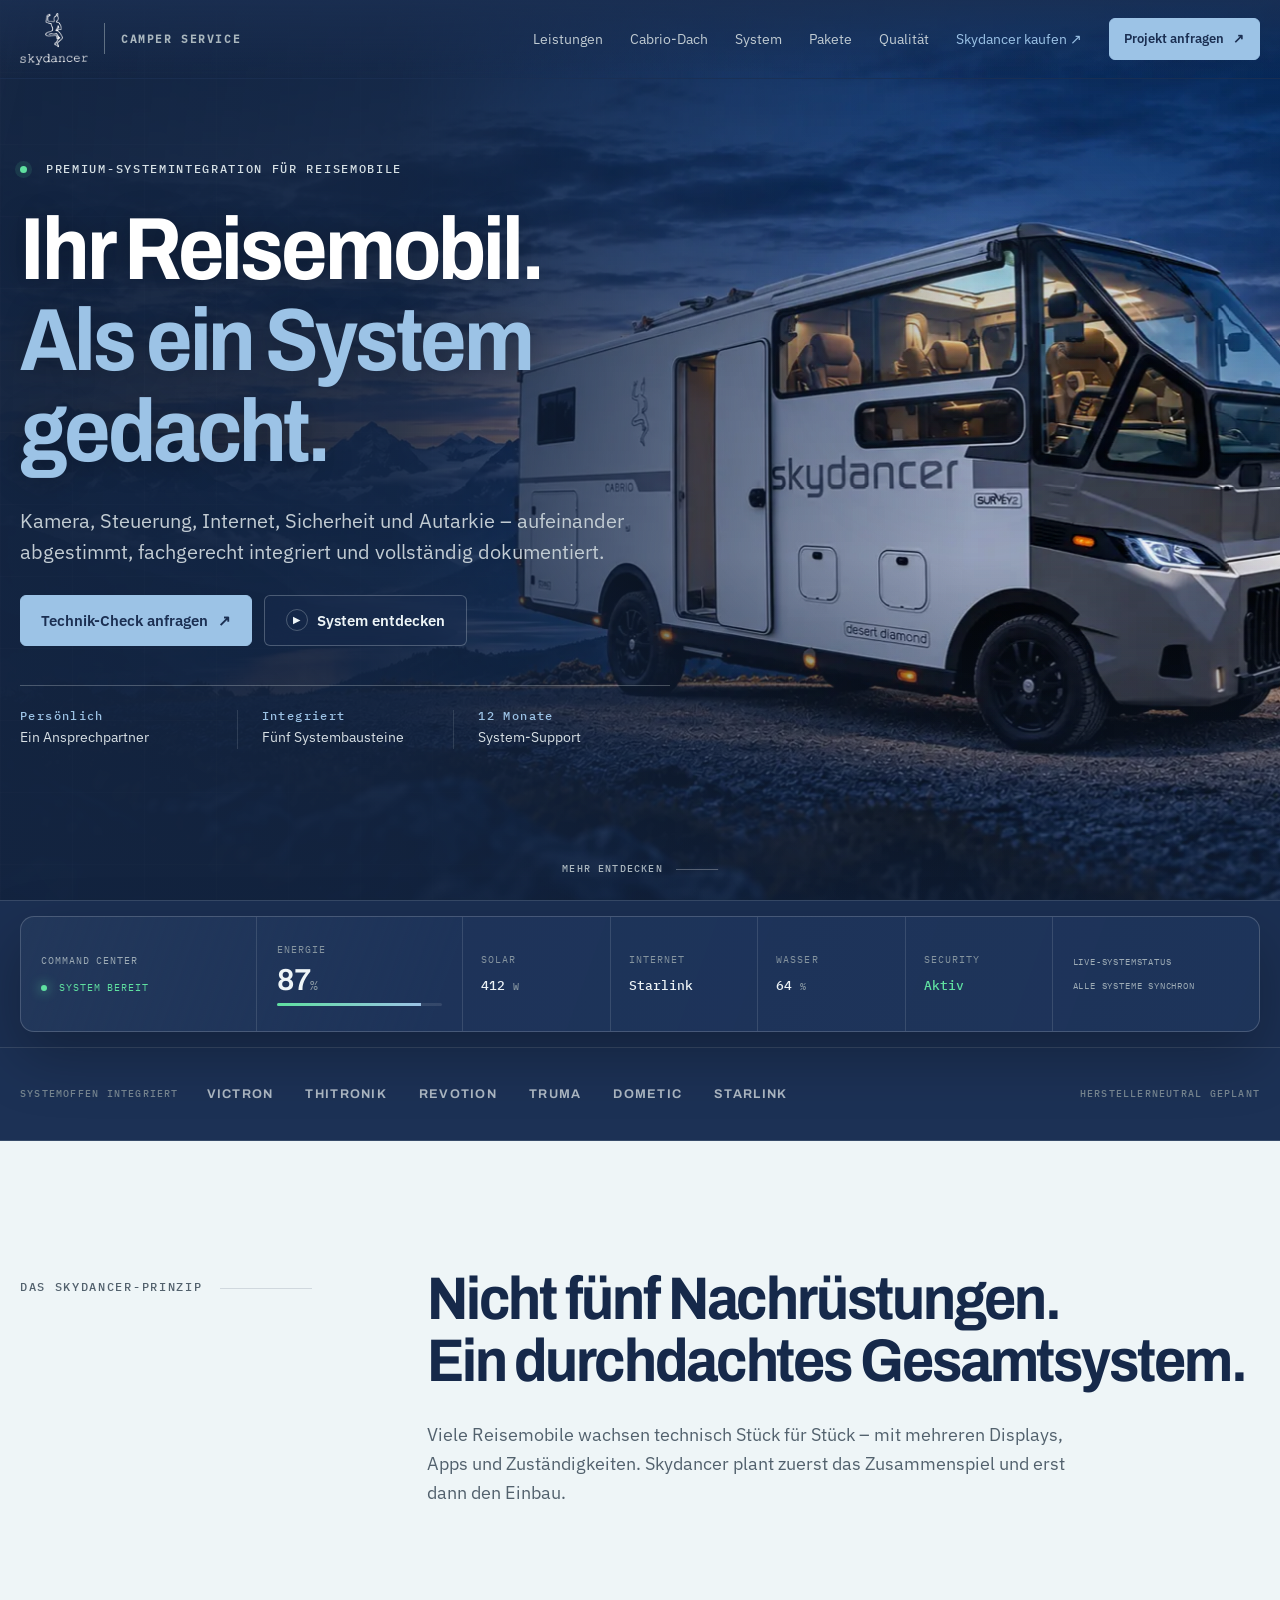
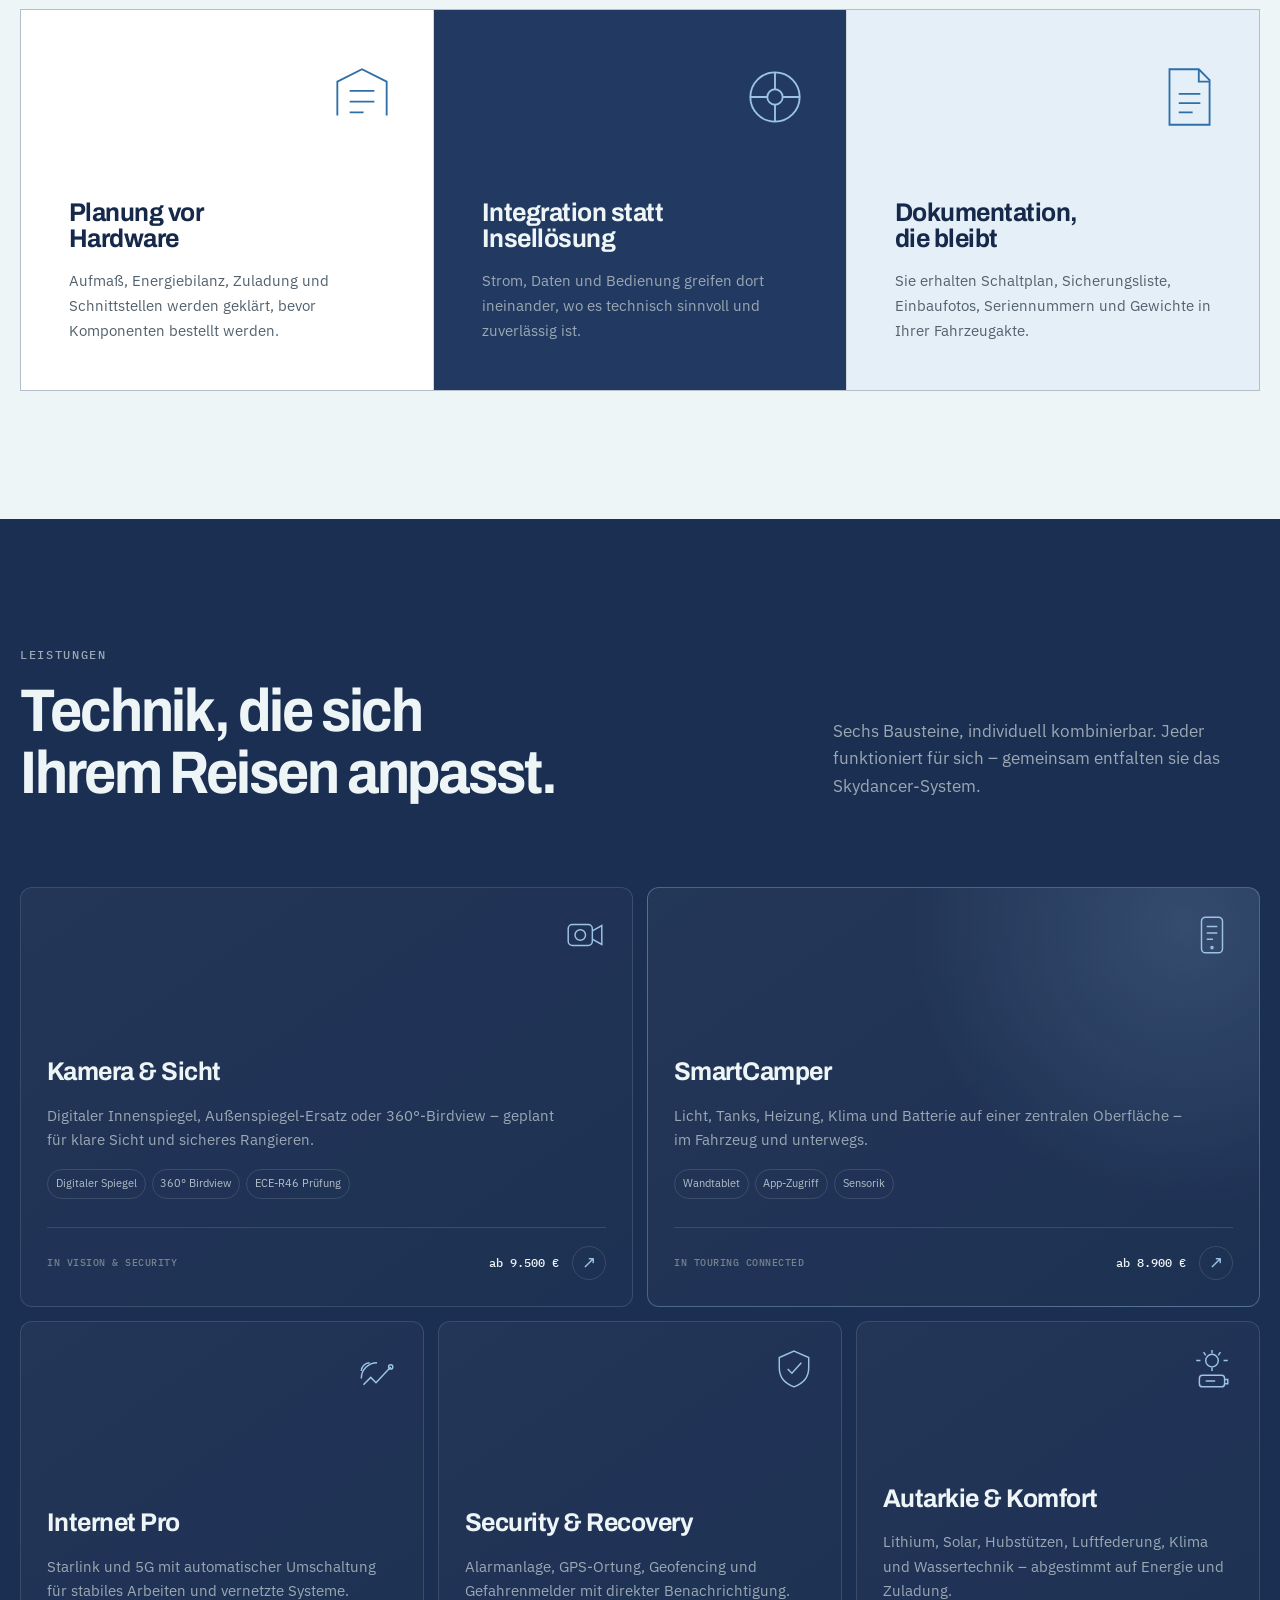
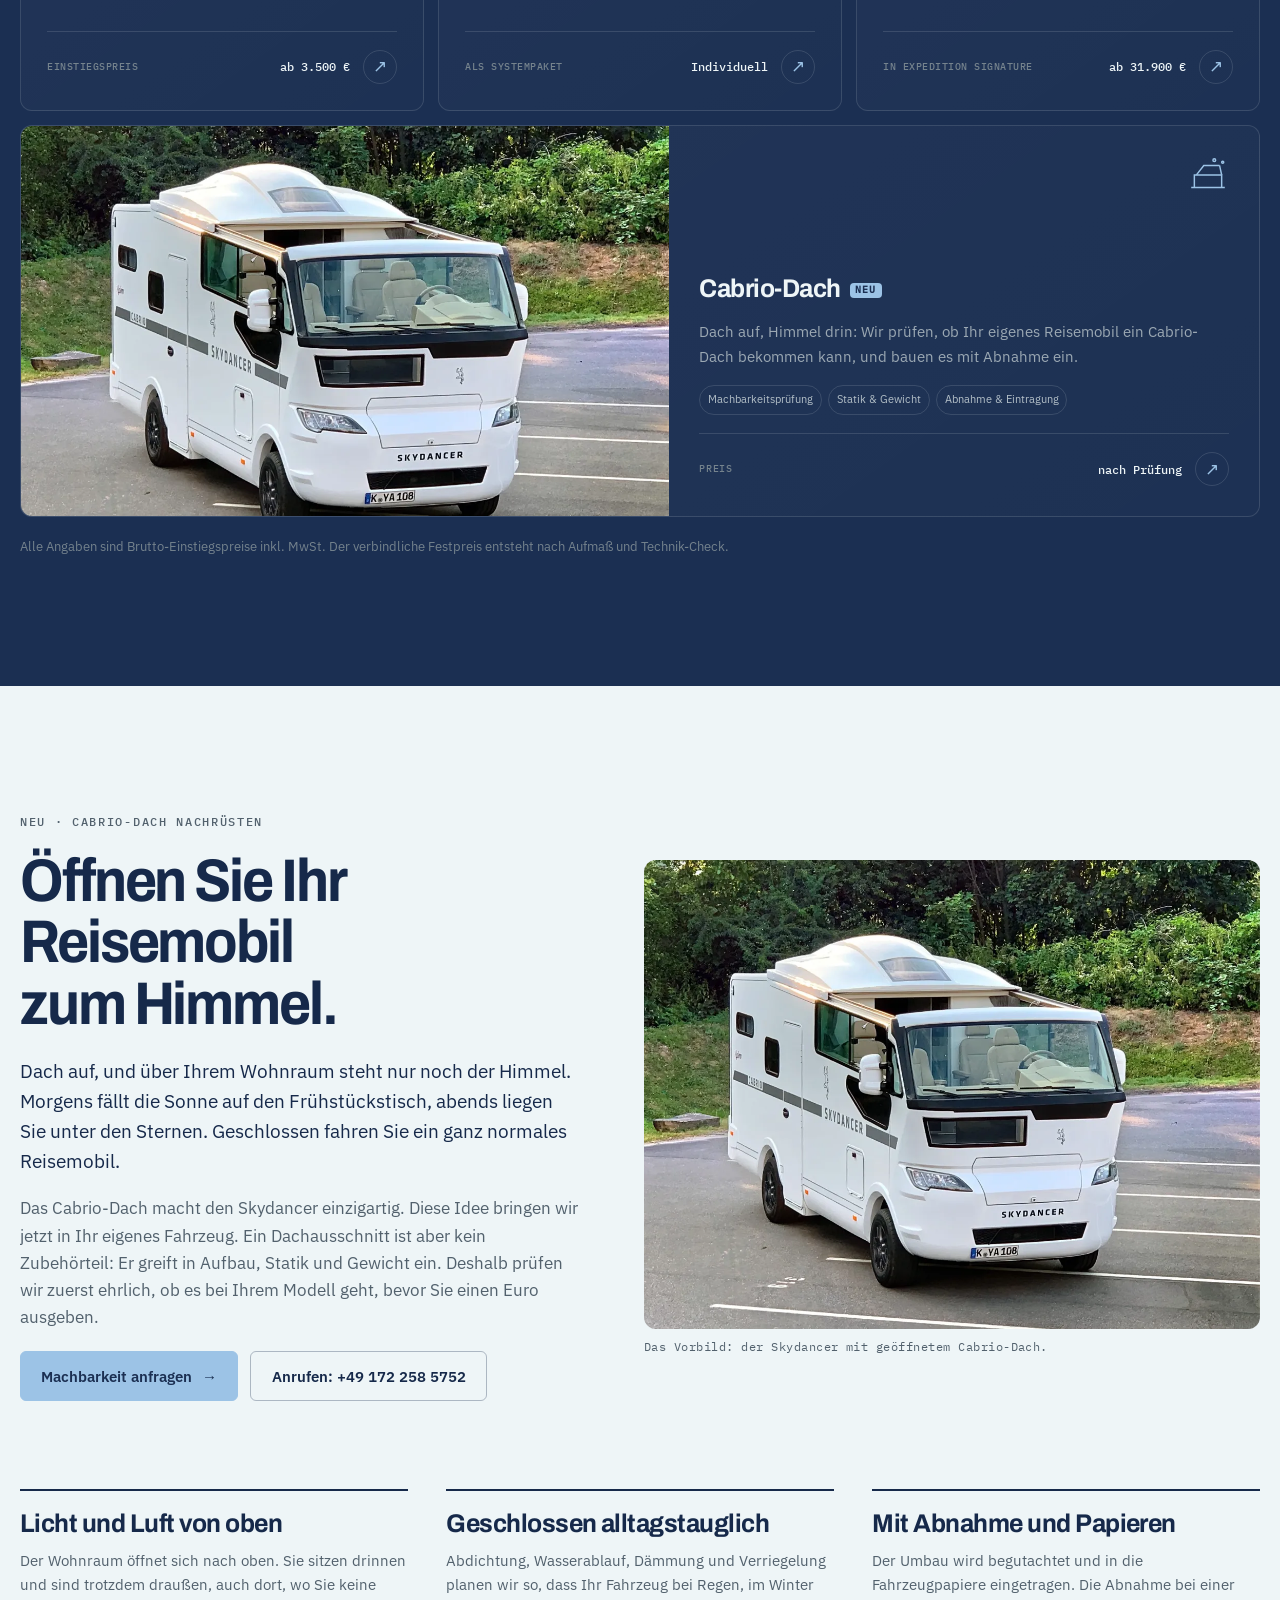
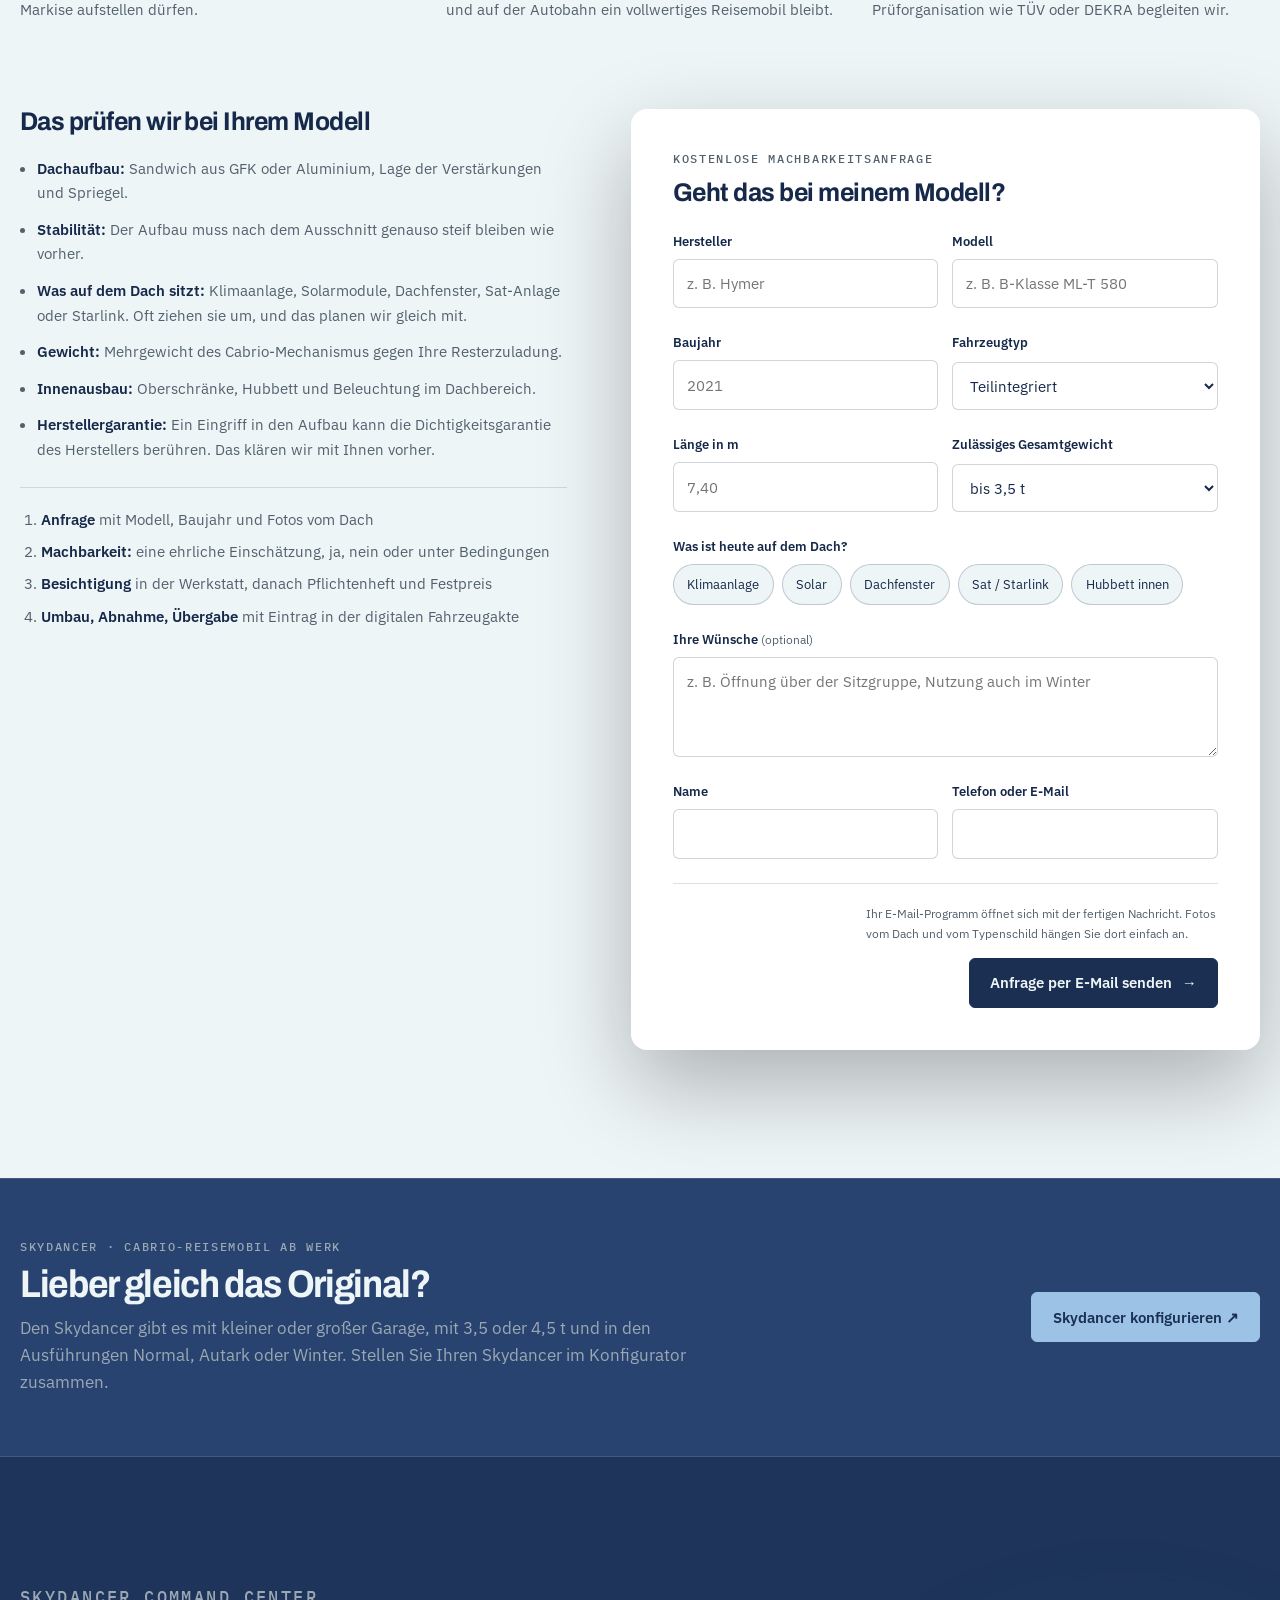
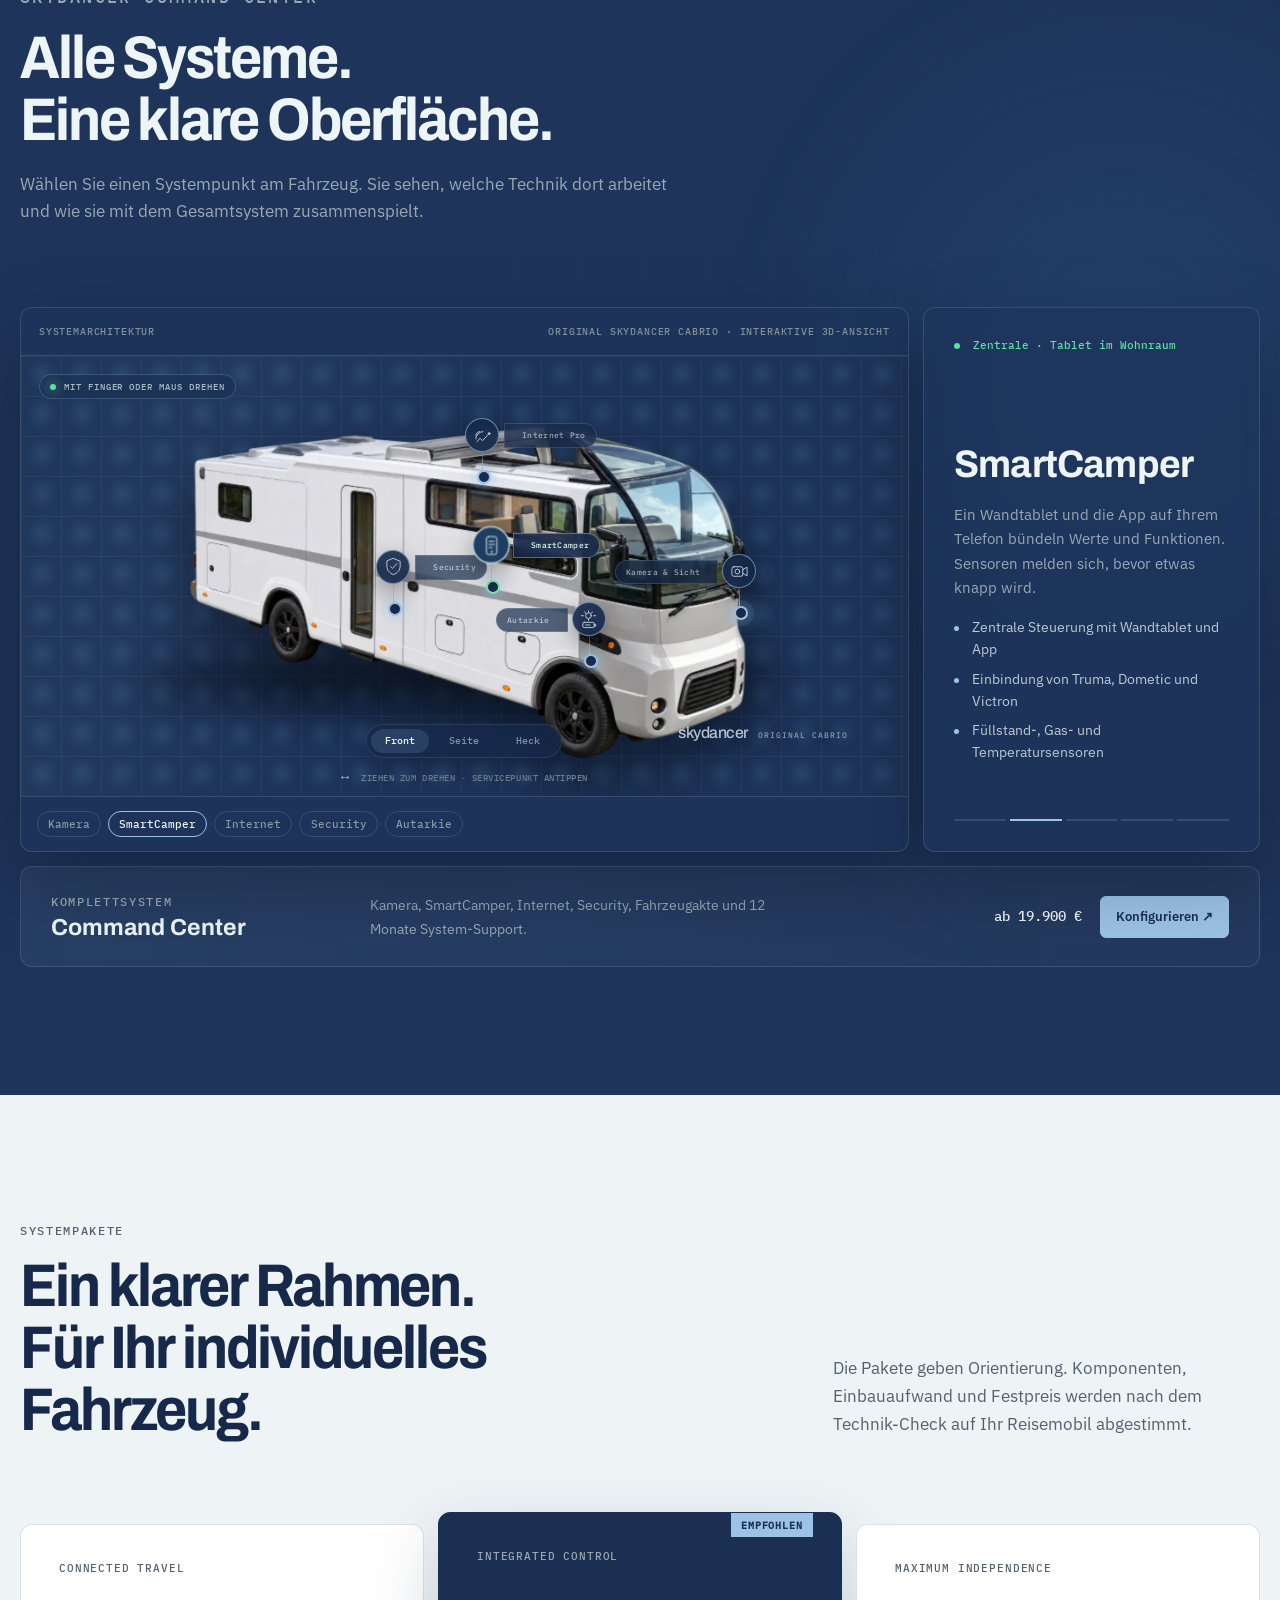
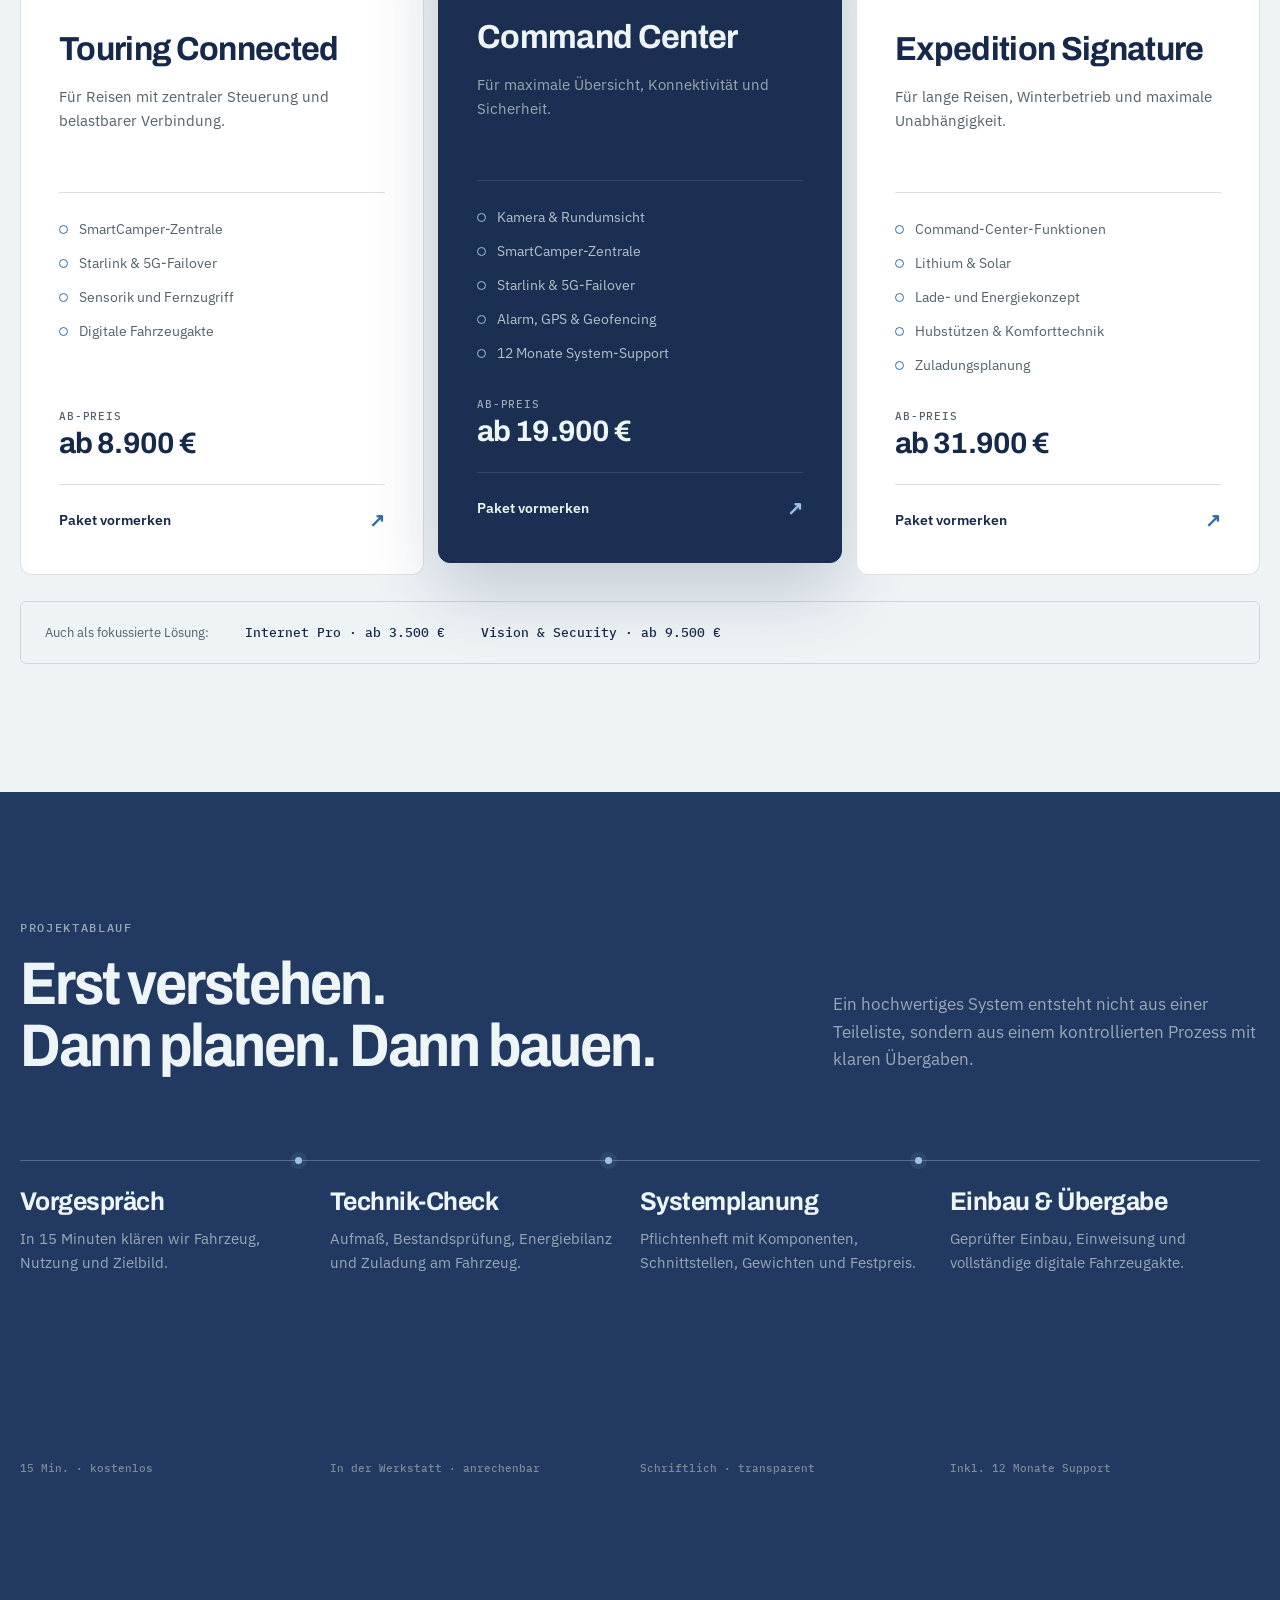
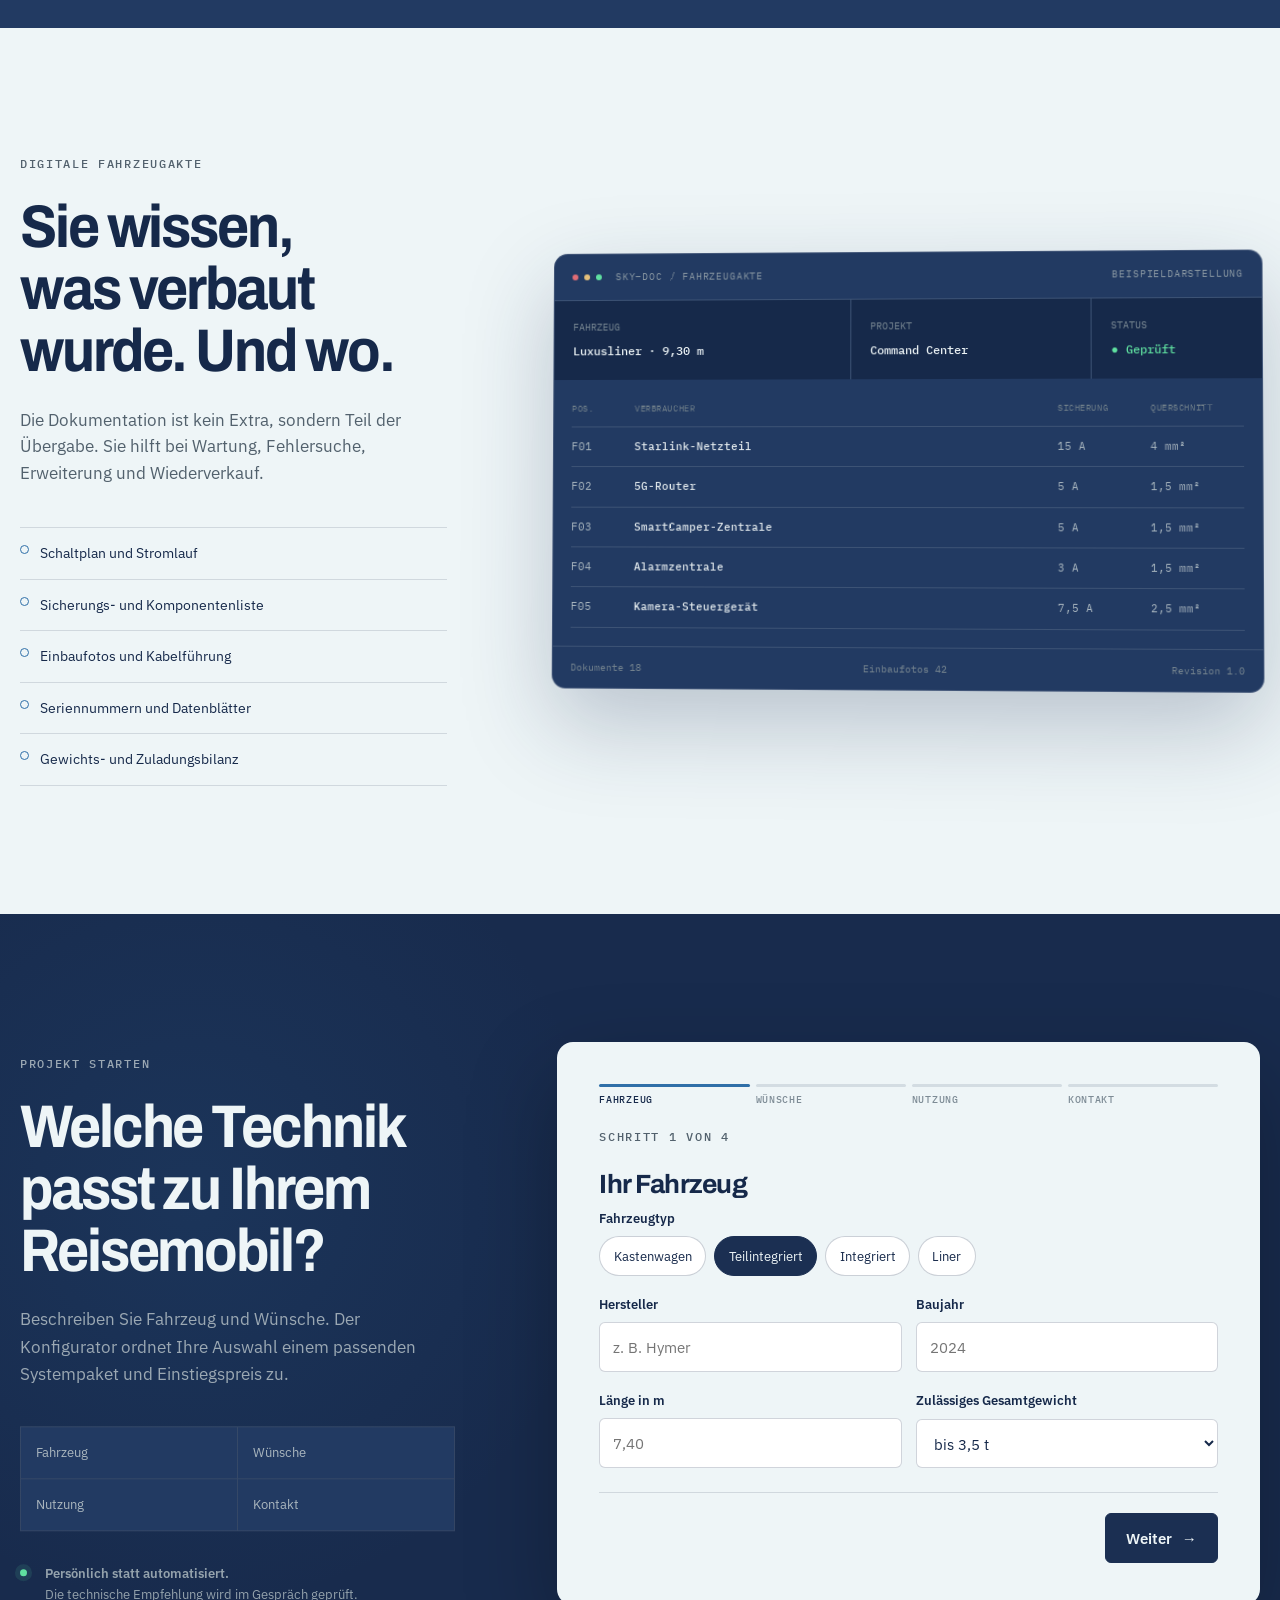
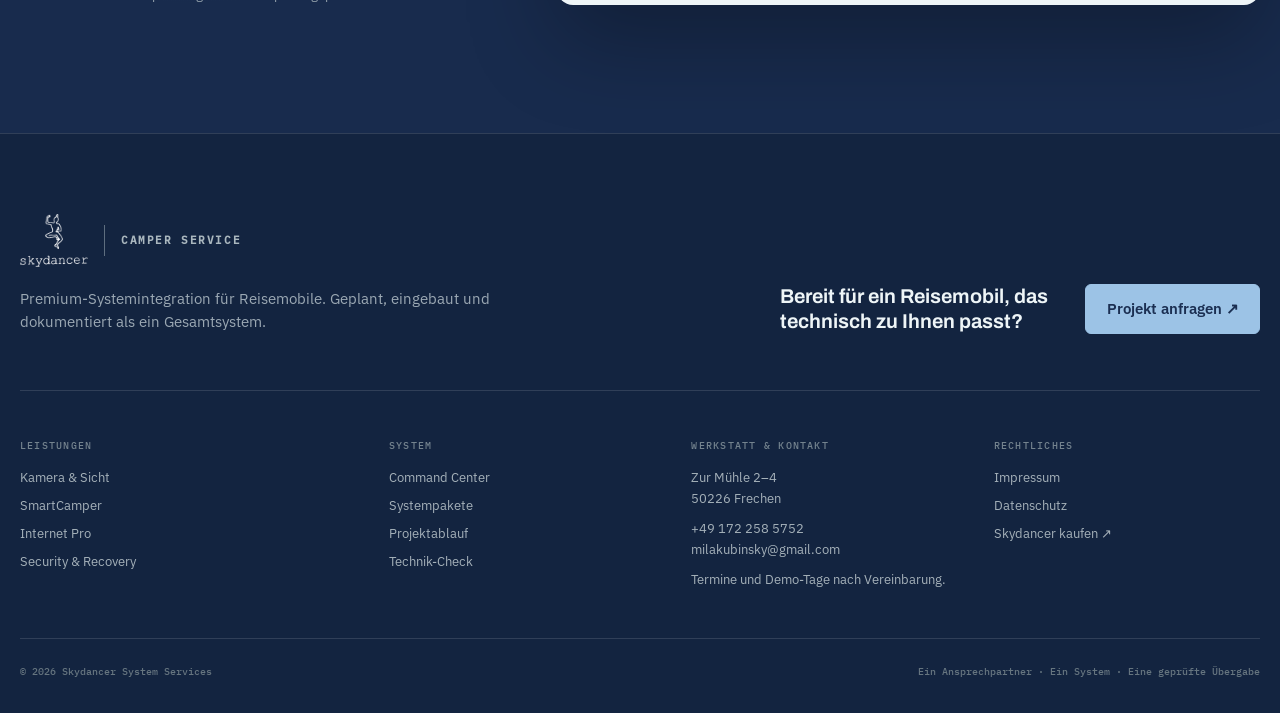
